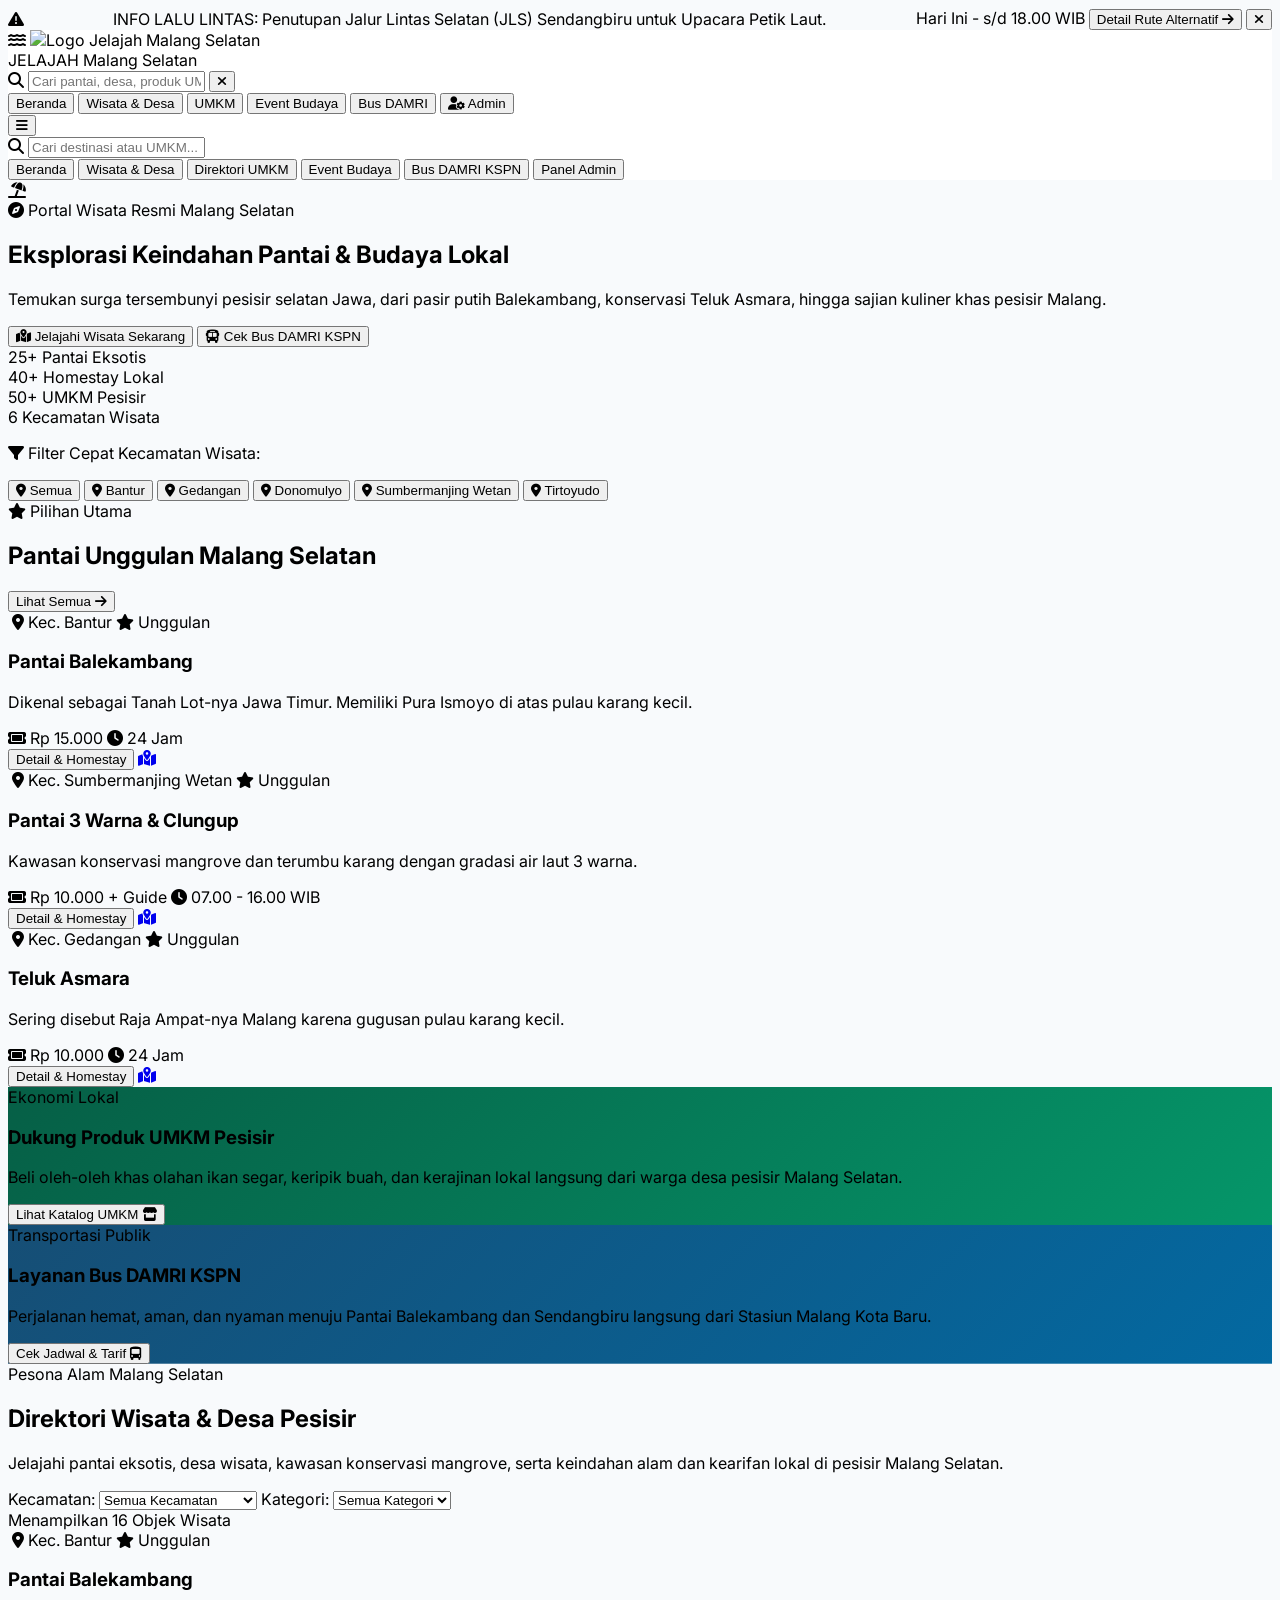
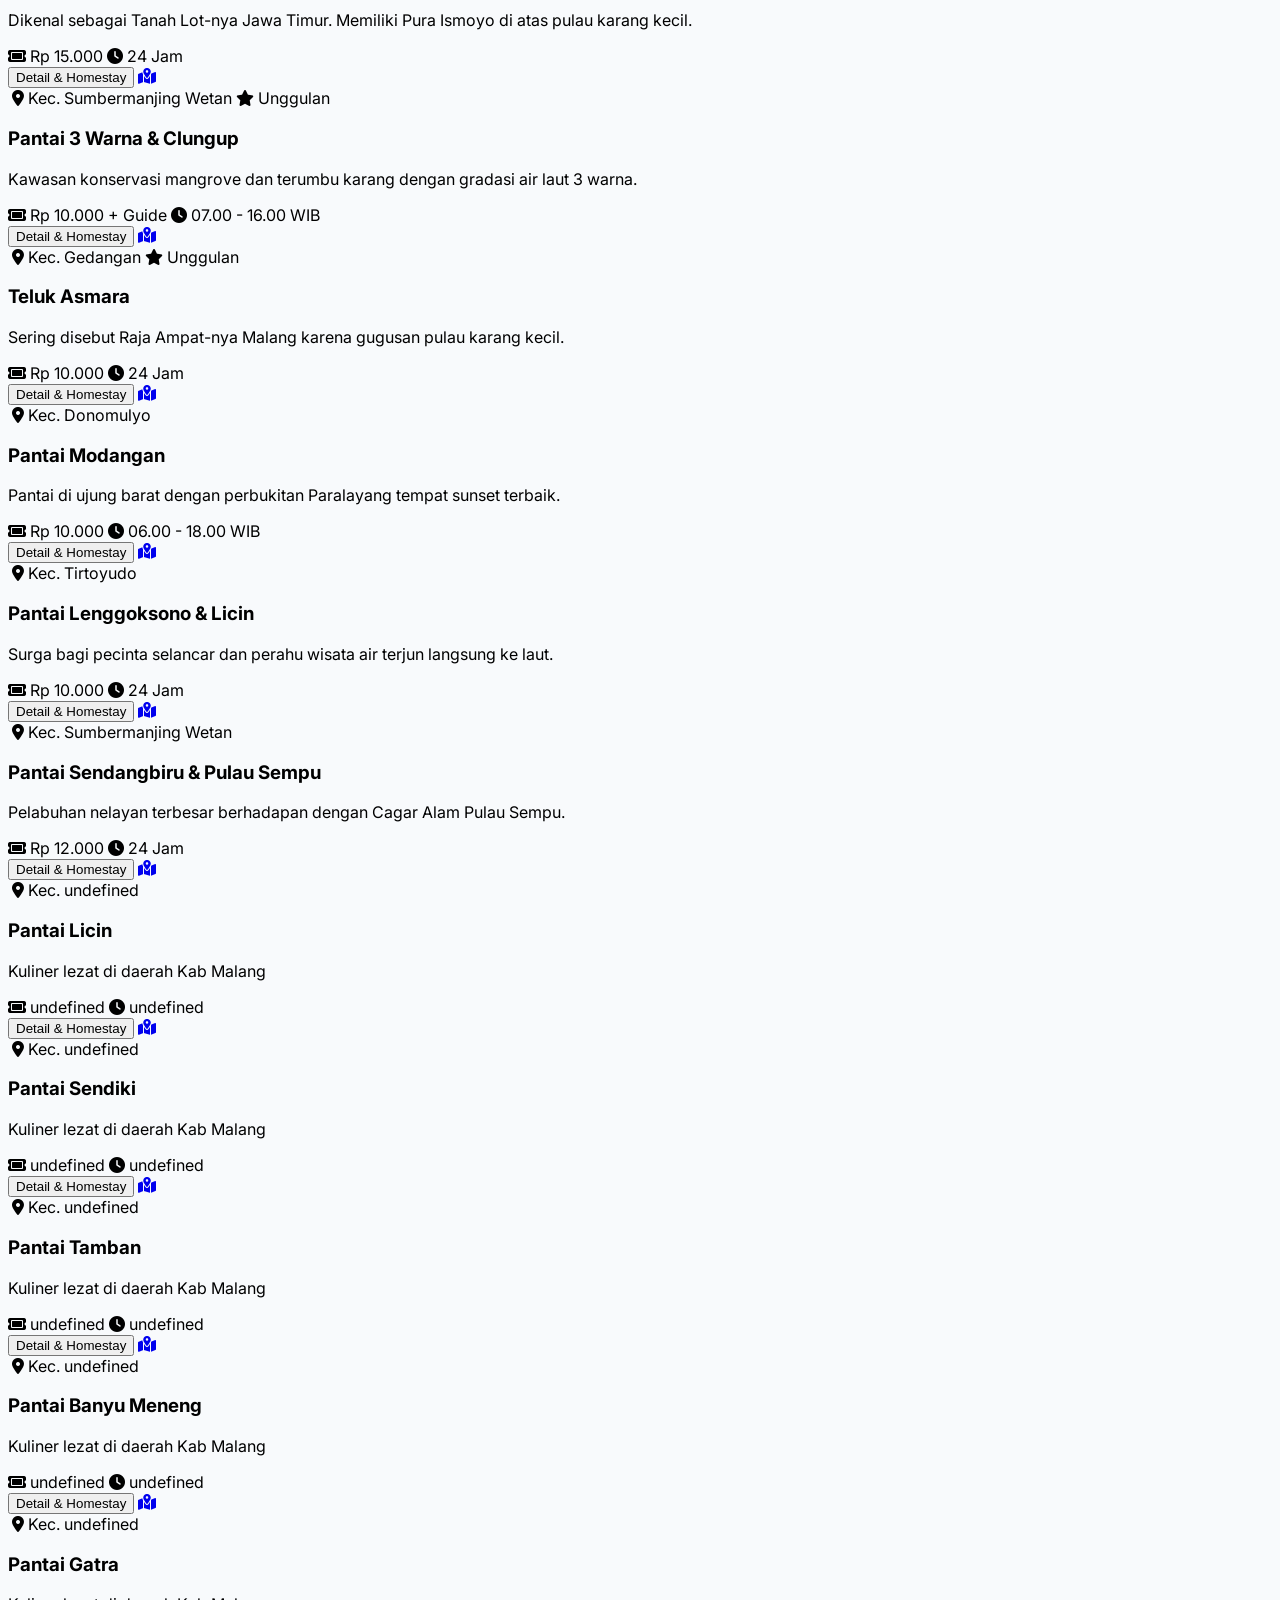
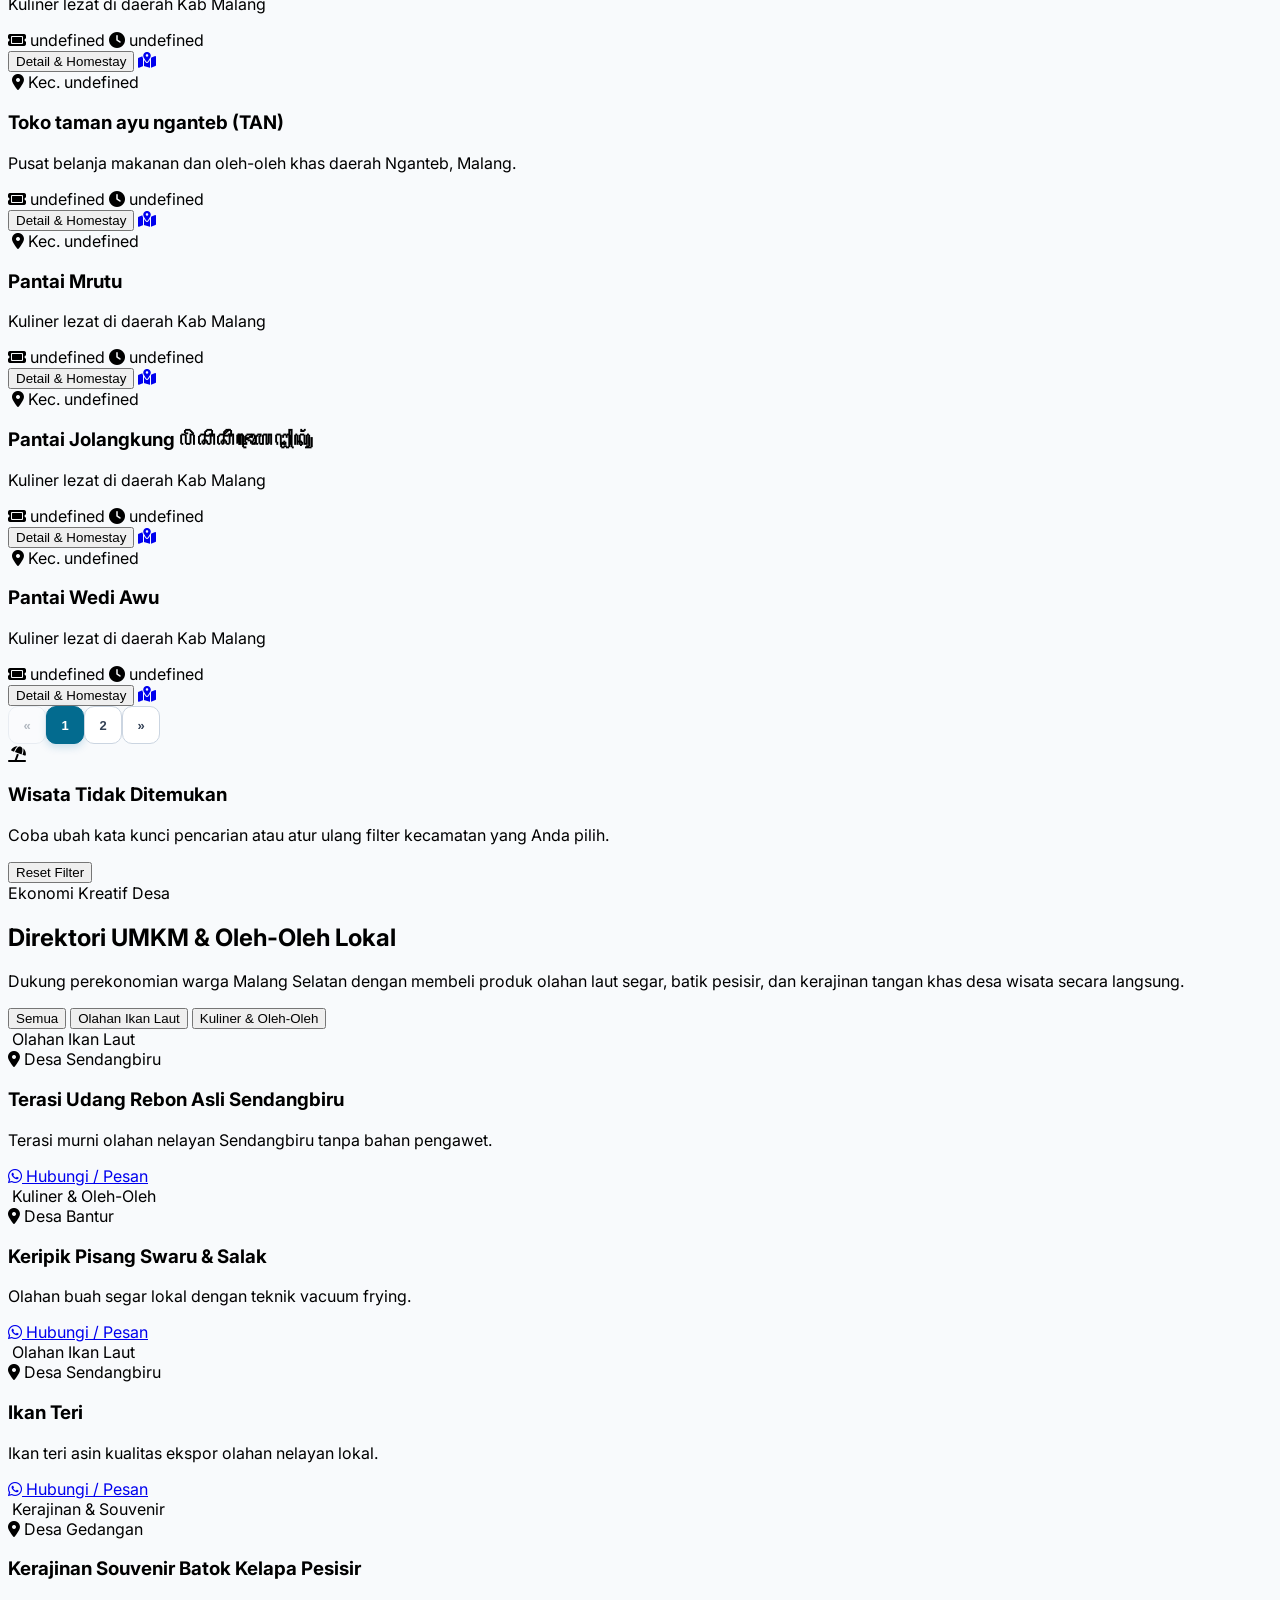
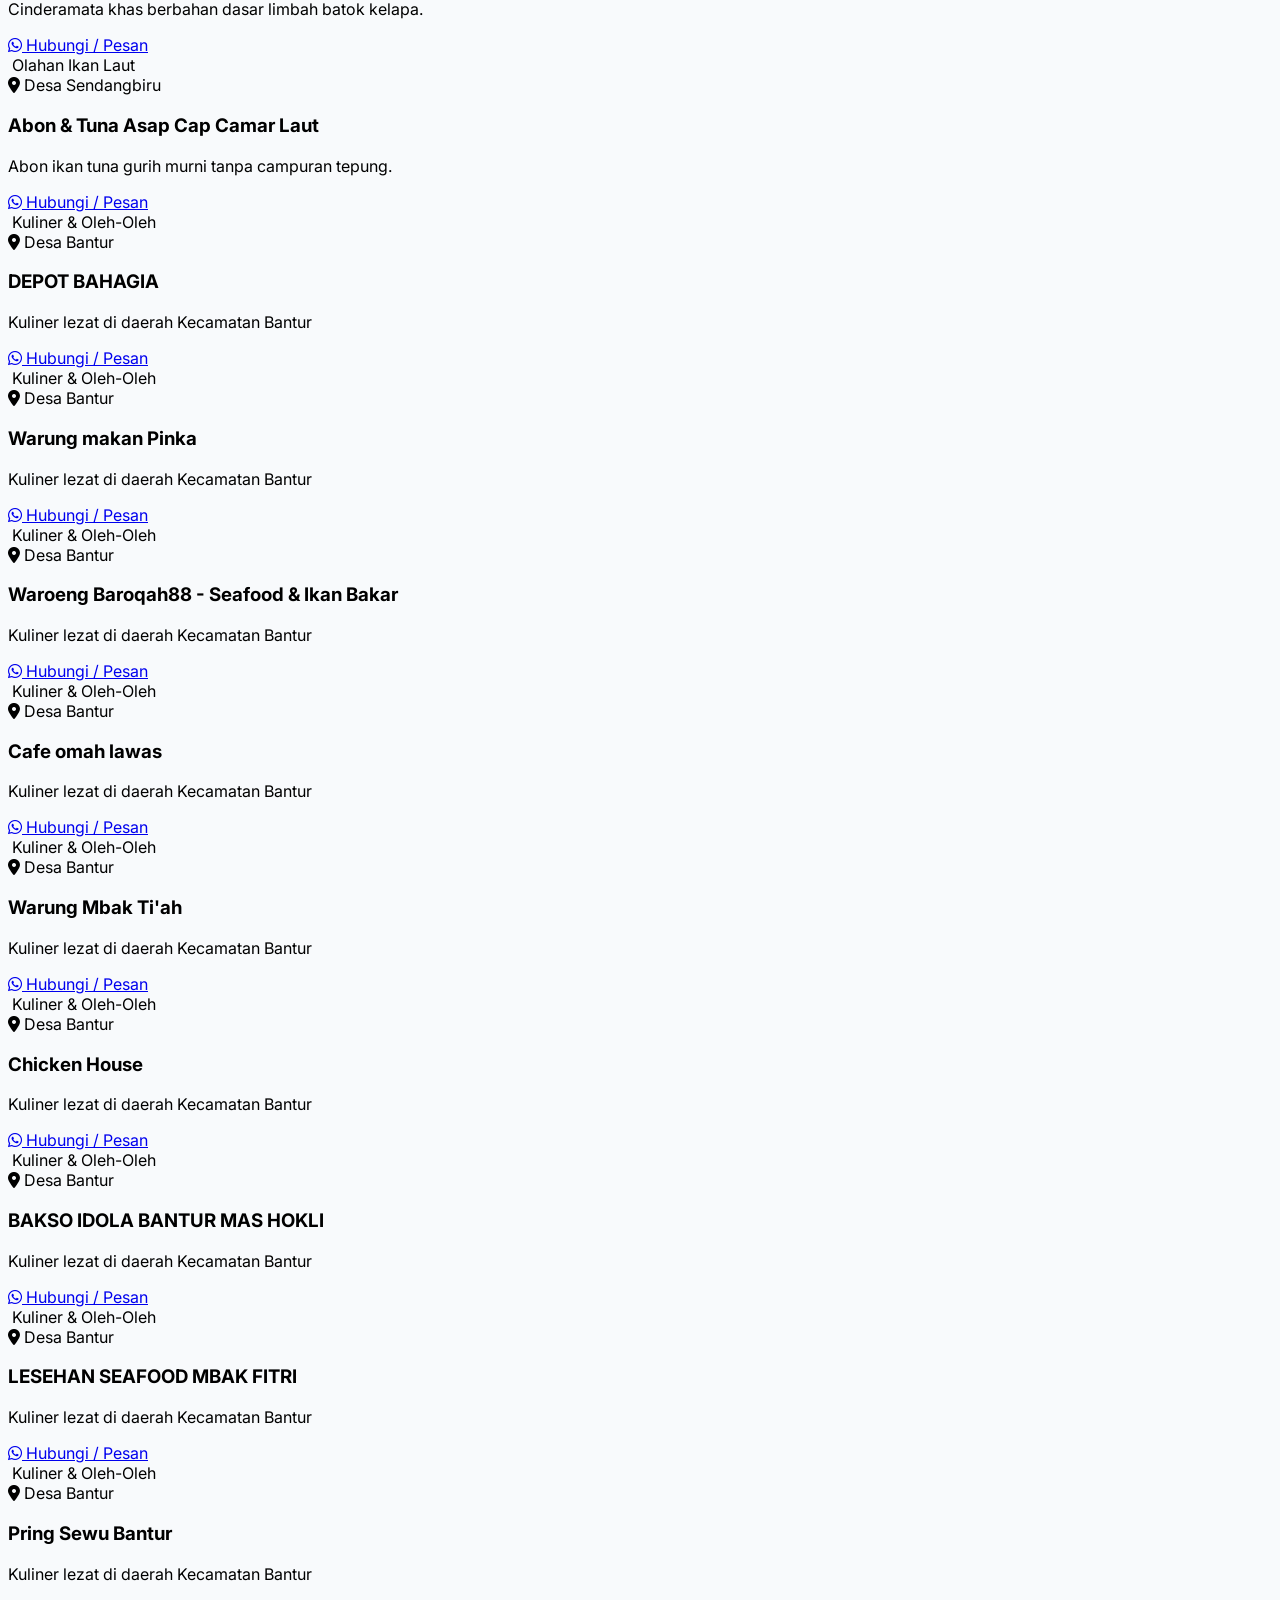
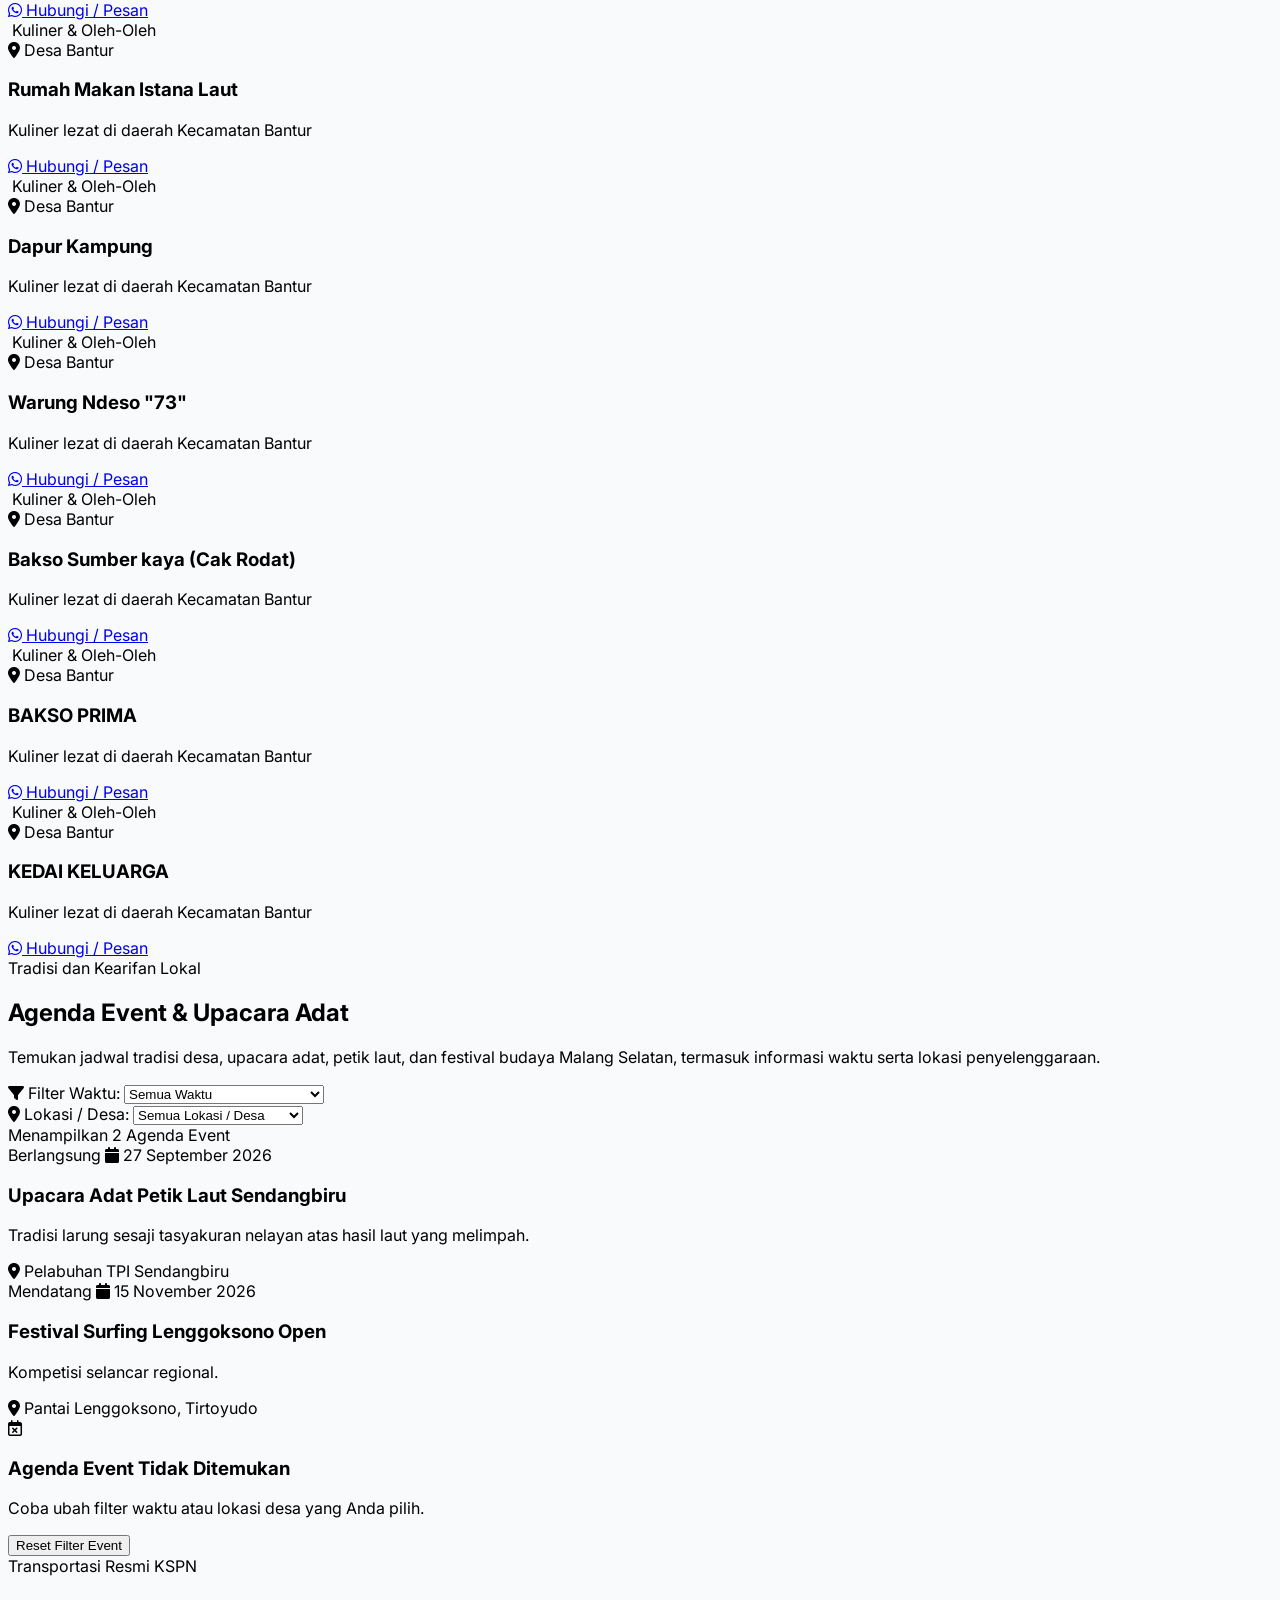
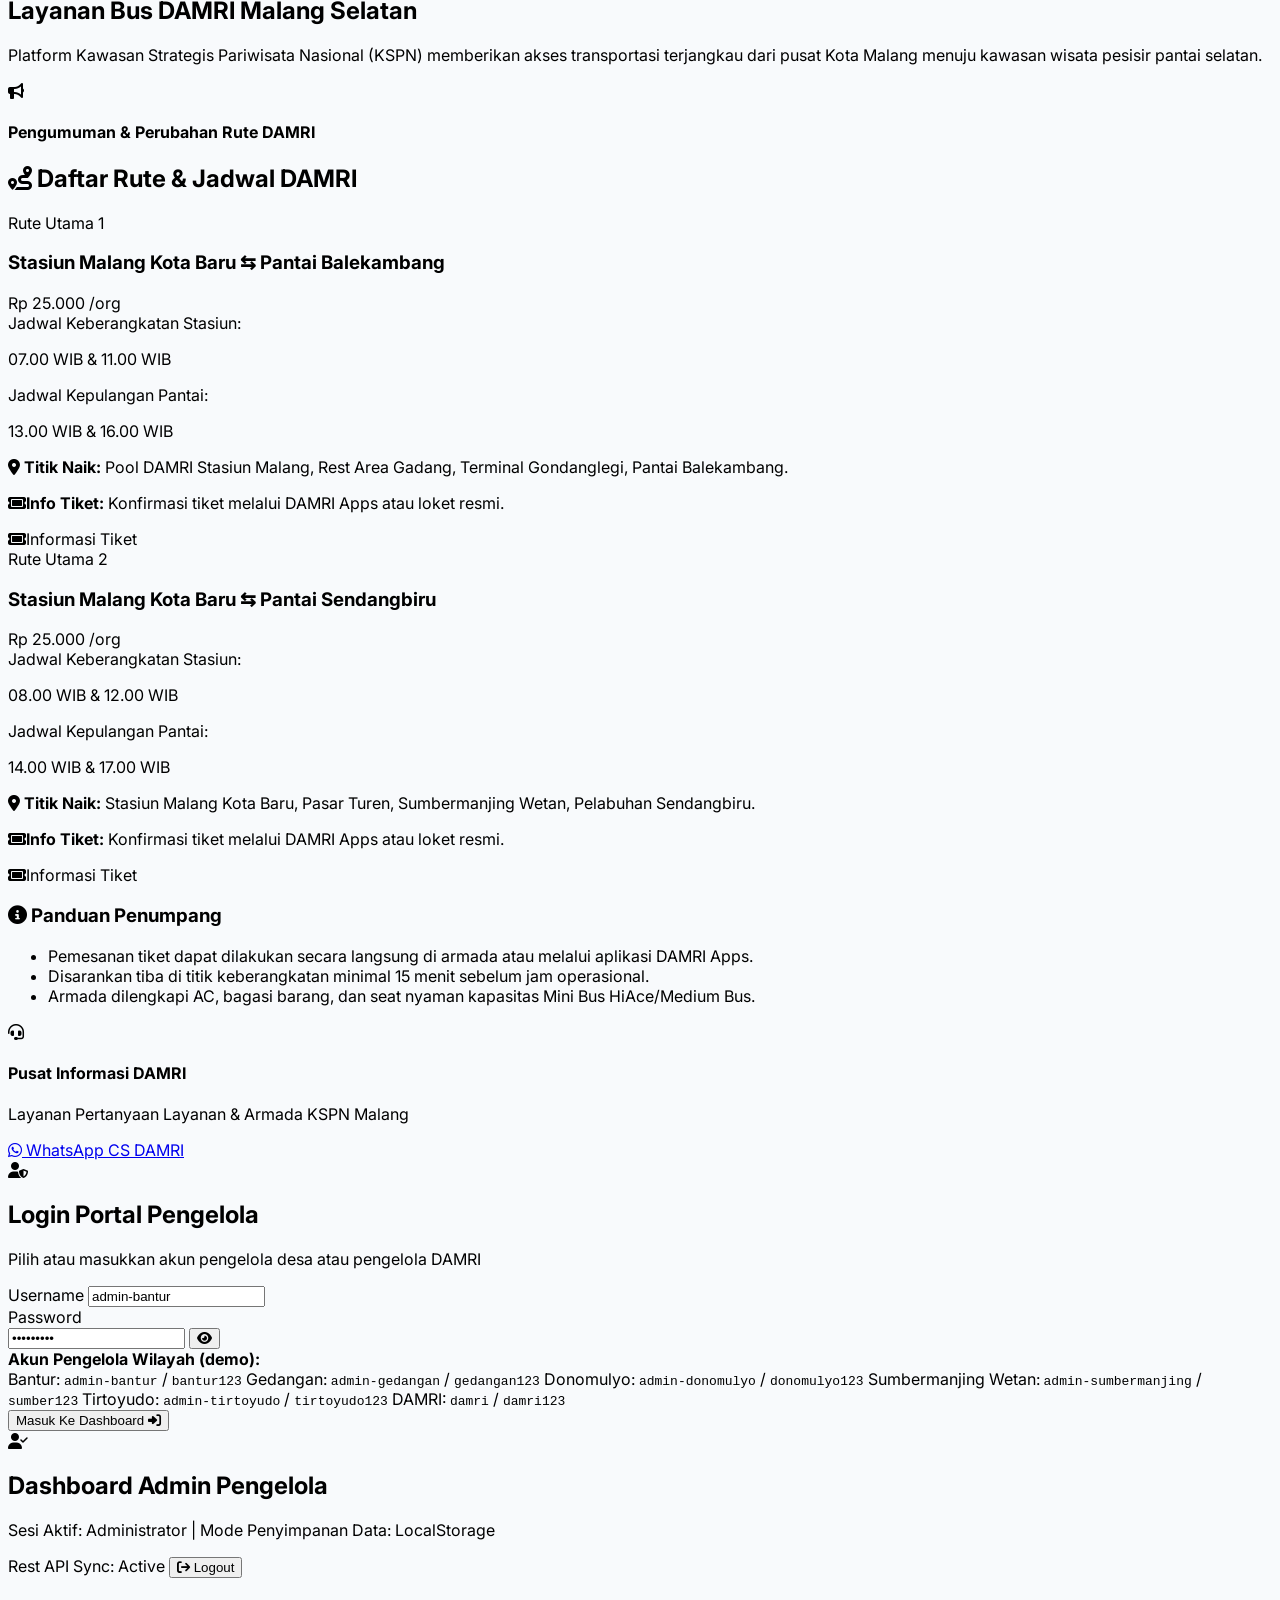
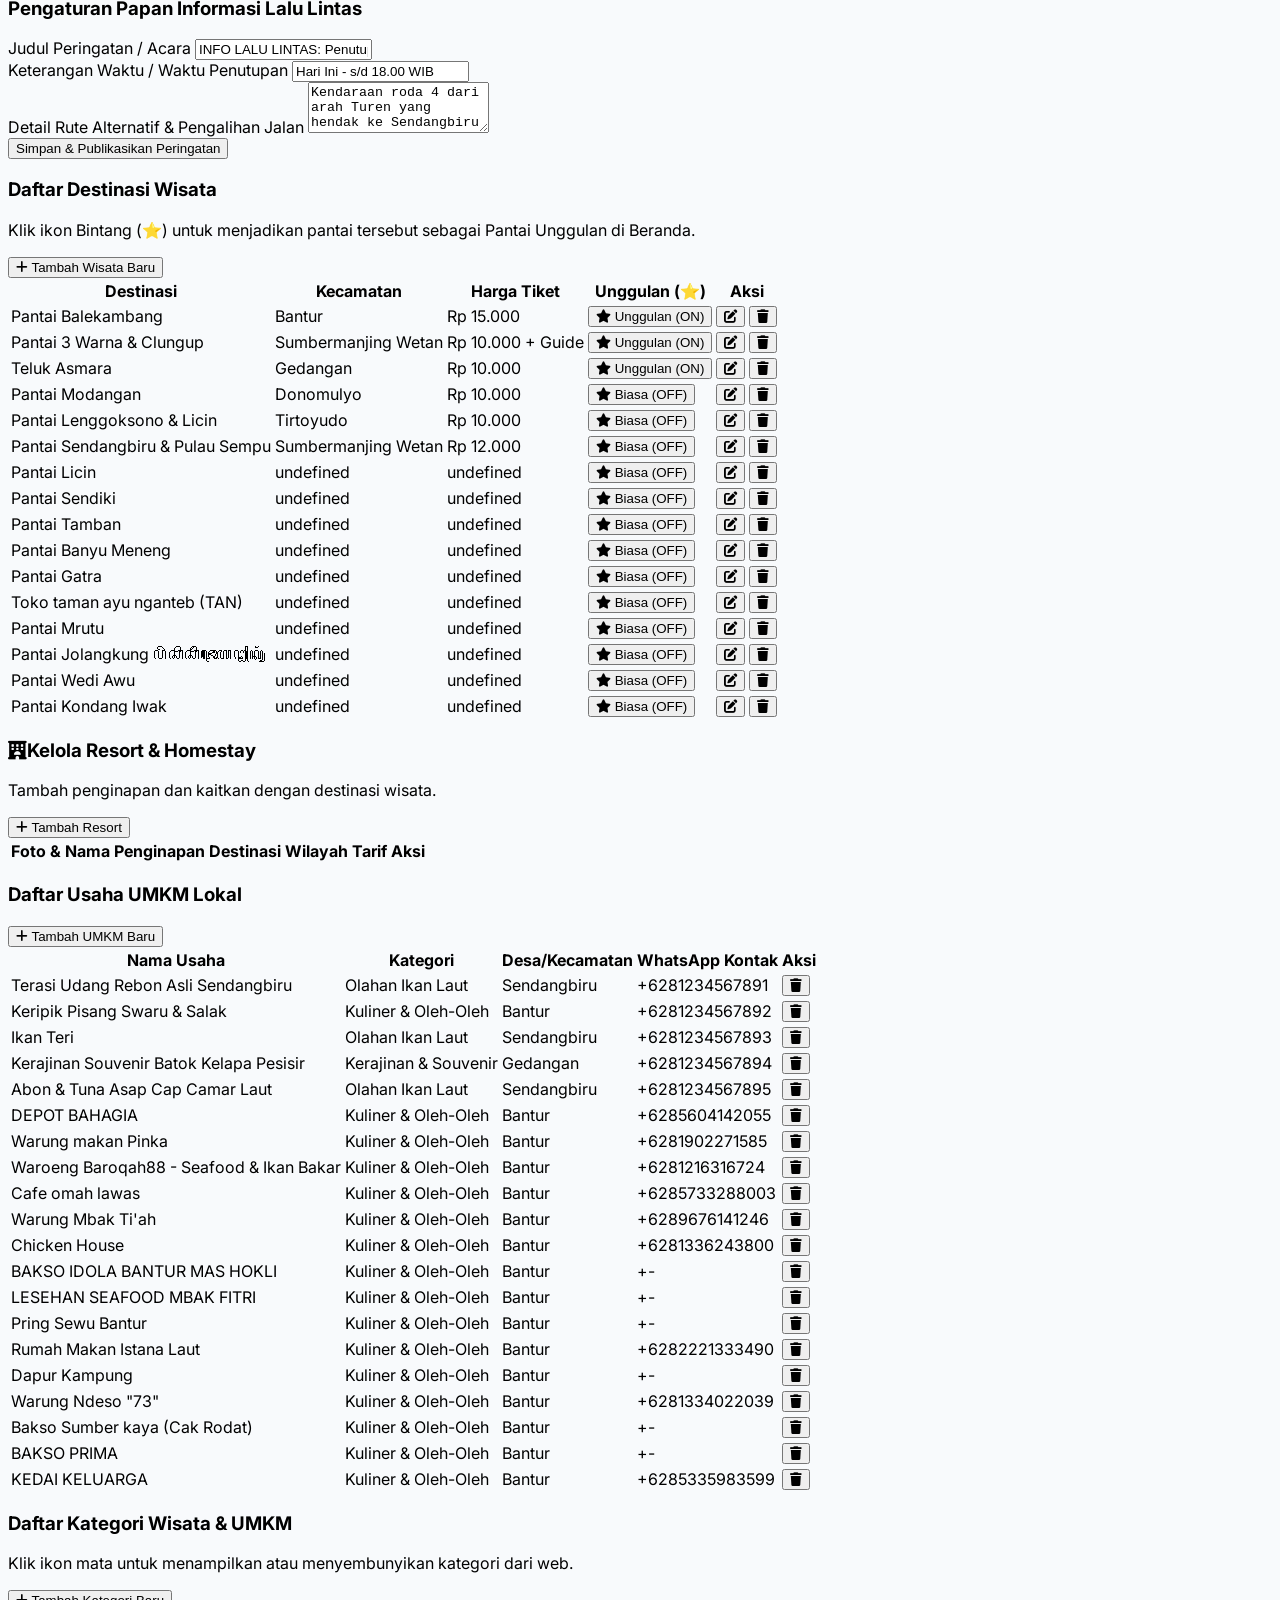
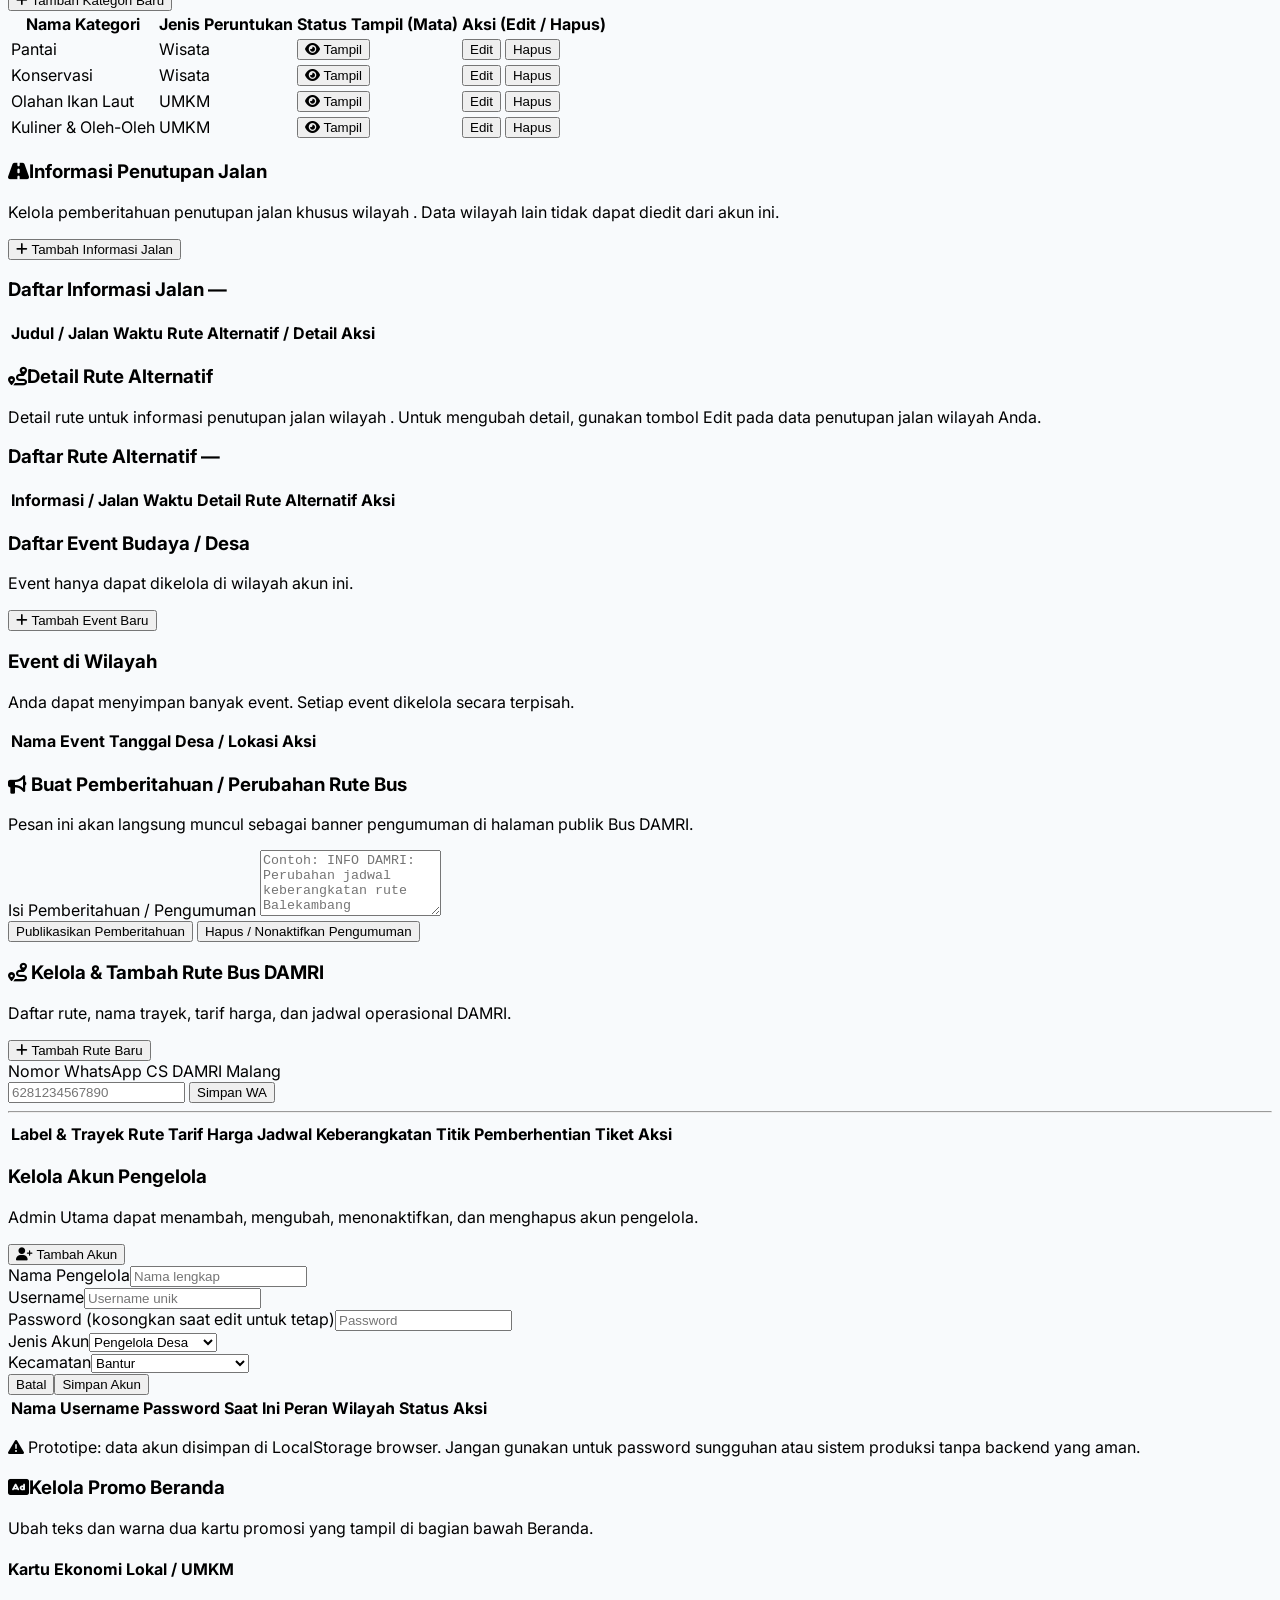
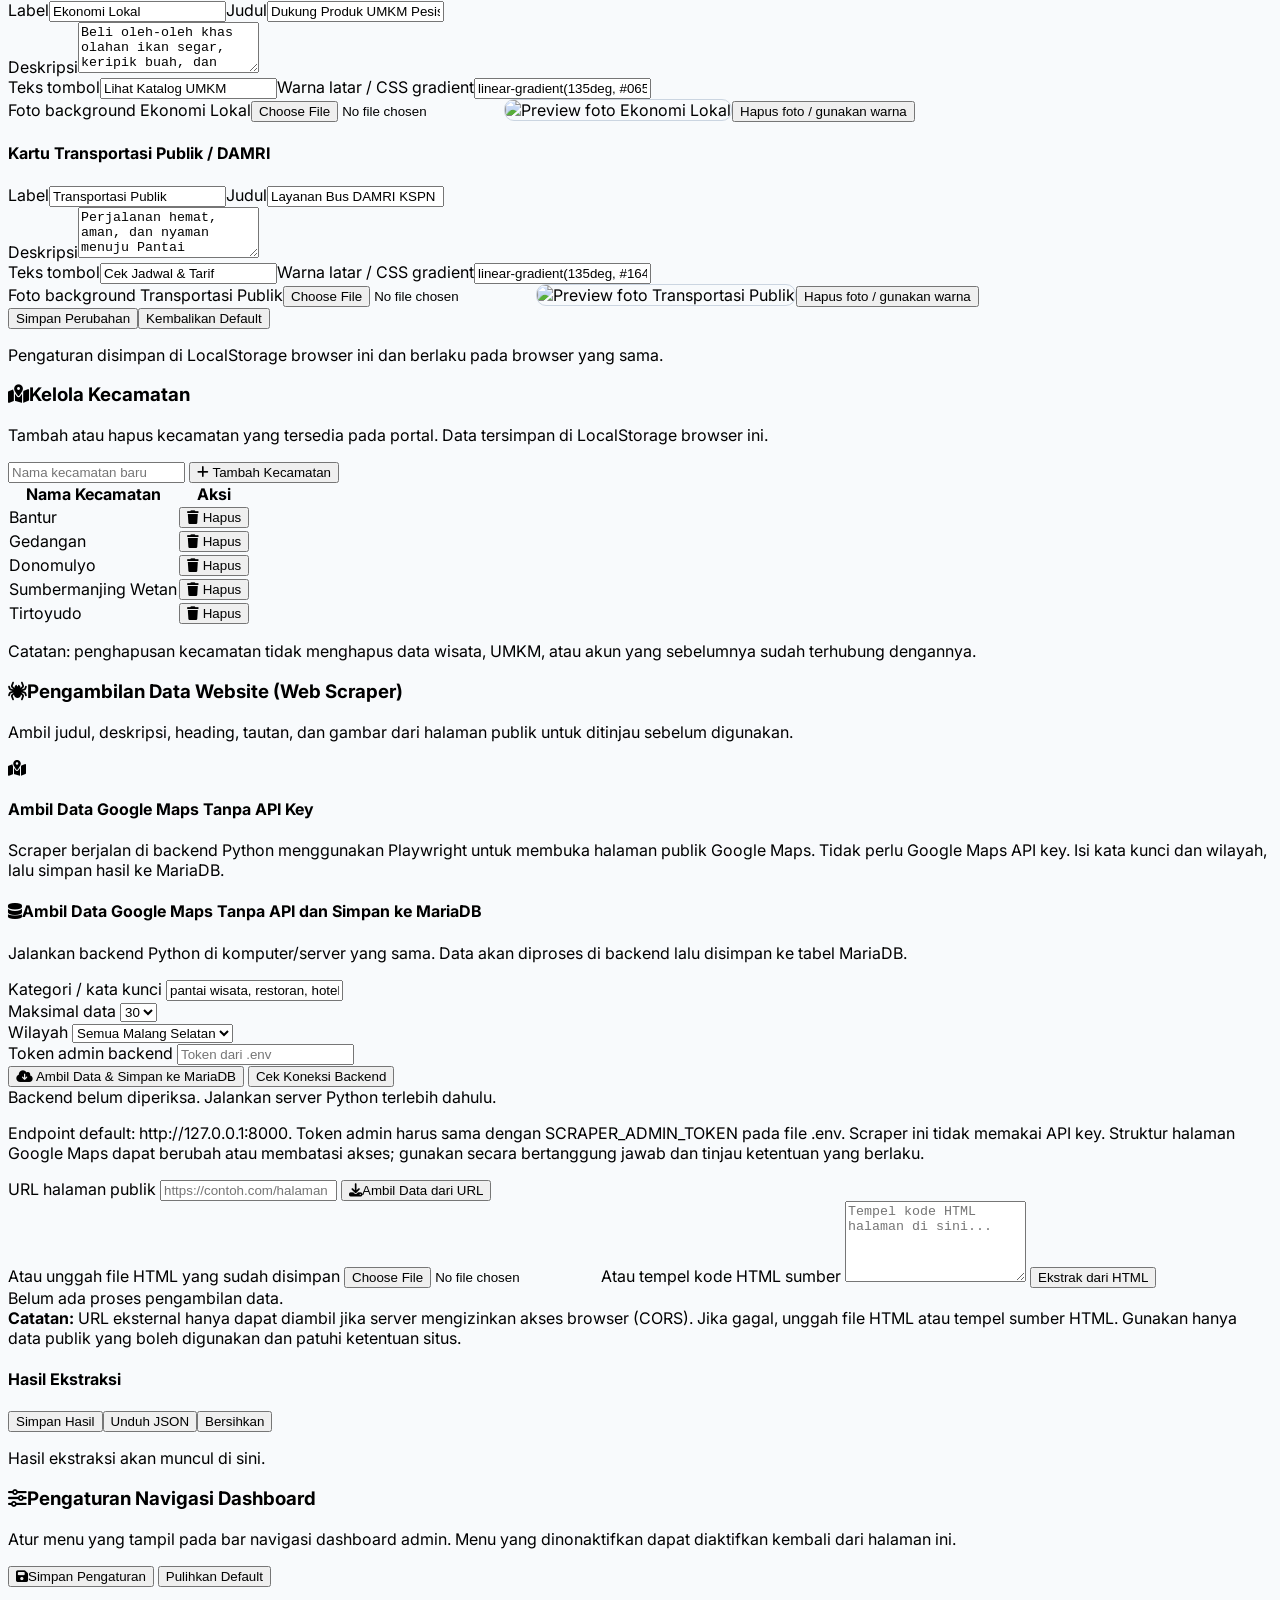
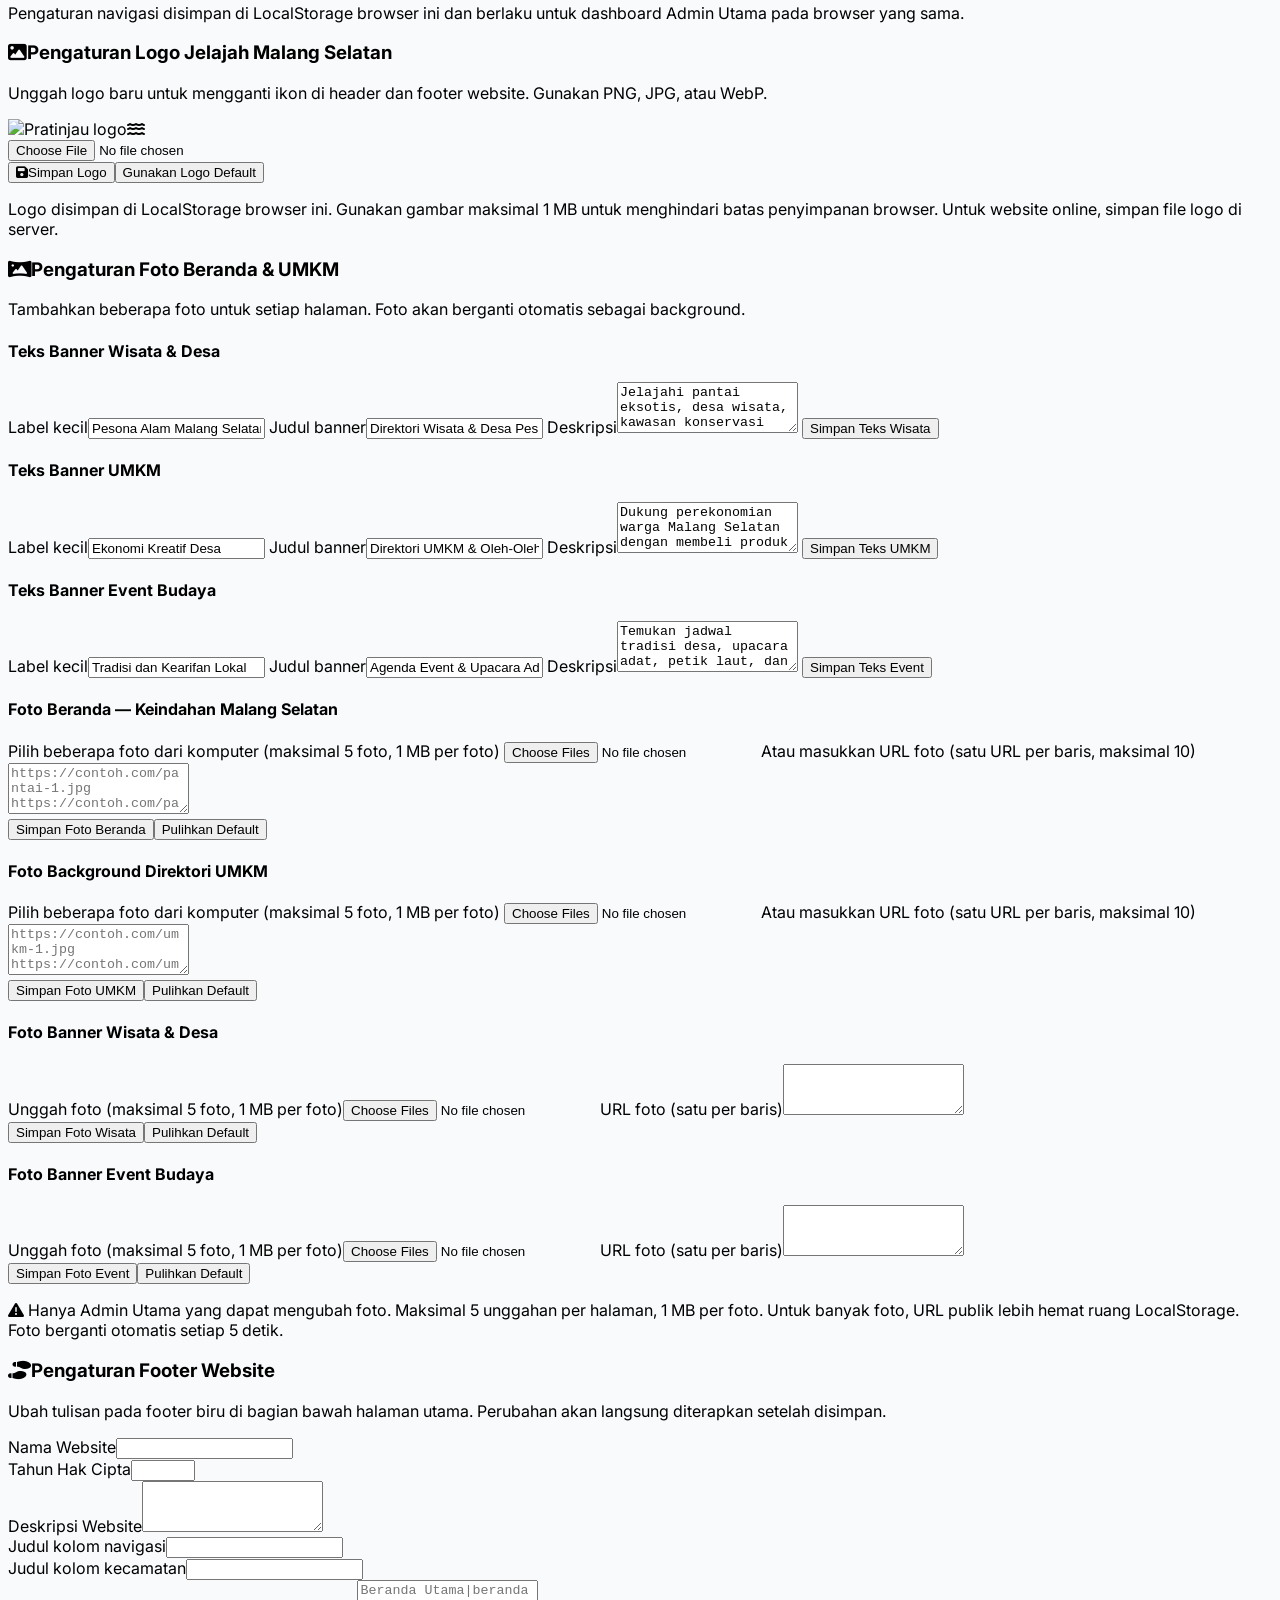
==== index.html @ d184ab49 "Add files via upload" ====
<!DOCTYPE html>
<html lang="id" class="scroll-smooth">
<head>
    <meta charset="UTF-8">
    <meta name="viewport" content="width=device-width, initial-scale=1.0">
    <title>Jelajah Malang Selatan - Portal Wisata Terpadu</title>
    <!-- Tailwind CSS -->
    <script src="https://cdn.tailwindcss.com"></script>
    <!-- Google Fonts Inter -->
    <link rel="preconnect" href="https://fonts.googleapis.com">
    <link rel="preconnect" href="https://fonts.gstatic.com" crossorigin>
    <link href="https://fonts.googleapis.com/css2?family=Inter:wght@300;400;500;600;700;800&display=swap" rel="stylesheet">
    <!-- FontAwesome Icons -->
    <link rel="stylesheet" href="https://cdnjs.cloudflare.com/ajax/libs/font-awesome/6.4.0/css/all.min.css">
    
    <script>
        tailwind.config = {
            theme: {
                extend: {
                    colors: {
                        coastal: {
                            50: '#f0f9ff',
                            100: '#e0f2fe',
                            500: '#0284c7',
                            600: '#0369a1',
                            900: '#0c4a6e',
                        },
                        nature: {
                            500: '#10b981',
                            600: '#059669',
                        },
                        sand: {
                            500: '#f59e0b',
                            600: '#d97706',
                        }
                    },
                    fontFamily: {
                        sans: ['Inter', 'sans-serif'],
                    }
                }
            }
        }
    </script>
    
    <link rel="stylesheet" href="style.css">
    
</head>
<body class="text-slate-800 antialiased min-h-screen flex flex-col justify-between">

    <!-- TOP TRAFFIC WARNING BANNER -->
    <div id="top-traffic-banner" class="bg-amber-500 text-slate-900 px-4 py-2.5 shadow-md transition-all duration-300 relative z-50">
        <div class="max-w-7xl mx-auto traffic-banner-layout text-xs md:text-sm">
            <span class="traffic-banner-icon bg-slate-900 text-amber-400 p-1.5 rounded-full flex items-center justify-center w-7 h-7 shrink-0" aria-hidden="true">
                <i class="fa-solid fa-triangle-exclamation text-xs"></i>
            </span>
            <div class="traffic-ticker-viewport font-semibold" aria-live="polite" aria-label="Informasi lalu lintas berjalan">
                <div id="traffic-ticker-track" class="traffic-ticker-track">
                    <span id="banner-warning-title">INFO LALU LINTAS: Penutupan Jalur Lintas Selatan (JLS) Sendangbiru untuk Upacara Petik Laut.</span>
                </div>
            </div>
            <div class="traffic-banner-actions flex items-center gap-3 shrink-0">
                <span id="banner-warning-time" class="text-slate-800 font-medium text-xs bg-amber-400/80 px-2 py-0.5 rounded">Hari Ini - s/d 18.00 WIB</span>
                <button onclick="openTrafficModal()" class="bg-slate-900 text-amber-300 hover:text-white px-3 py-1.5 rounded-md text-xs font-bold transition flex items-center gap-1 shadow-sm cursor-pointer">
                    Detail Rute Alternatif <i class="fa-solid fa-arrow-right text-[10px]"></i>
                </button>
                <button onclick="dismissBanner()" class="text-slate-800 hover:text-slate-950 p-1 cursor-pointer" title="Tutup Banner">
                    <i class="fa-solid fa-xmark text-sm"></i>
                </button>
            </div>
        </div>
    </div>

    <!-- STICKY HEADER / NAVIGATION -->
    <header class="sticky top-0 z-40 glass-nav border-b border-slate-200/80 shadow-sm">
        <div class="max-w-7xl mx-auto px-4 sm:px-6 lg:px-8">
            <div class="flex items-center justify-between h-20">
                <!-- Logo -->
                <div class="flex items-center gap-3 cursor-pointer" onclick="switchTab('beranda')">
                    <div class="w-11 h-11 rounded-xl bg-gradient-to-tr from-coastal-600 to-nature-500 flex items-center justify-center text-white shadow-md shadow-coastal-500/20 overflow-hidden">
                        <i id="website-logo-header-fallback" class="fa-solid fa-water text-xl"></i>
                        <img id="website-logo-header" alt="Logo Jelajah Malang Selatan" class="hidden w-full h-full object-contain bg-white" />
                    </div>
                    <div>
                        <span class="text-xl font-black tracking-tight text-coastal-900 block leading-none">JELAJAH</span>
                        <span class="text-xs font-bold tracking-widest text-coastal-500 uppercase">Malang Selatan</span>
                    </div>
                </div>

                <!-- Global Search Input (Desktop) -->
                <div class="hidden lg:flex items-center flex-1 max-w-md mx-8 relative">
                    <i class="fa-solid fa-magnifying-glass absolute left-3.5 text-slate-400 text-sm z-10"></i>
                    <input type="text" id="global-search" oninput="handleGlobalSearch(this.value)" onkeydown="handleSearchKeydown(event)" placeholder="Cari pantai, desa, produk UMKM (misal: pisang)..." class="w-full pl-10 pr-10 py-2 bg-slate-100/80 border border-slate-200 rounded-full text-sm focus:outline-none focus:ring-2 focus:ring-coastal-500 focus:bg-white transition relative z-10">
                    
                    <button id="clear-search-btn" onclick="clearGlobalSearch()" class="hidden absolute right-3.5 text-slate-400 hover:text-slate-600 text-sm z-20 cursor-pointer" title="Hapus Pencarian">
                        <i class="fa-solid fa-xmark"></i>
                    </button>

                    <div id="search-suggestions" class="hidden absolute top-full left-0 right-0 mt-2 bg-white rounded-2xl shadow-xl border border-slate-200 overflow-hidden z-50 max-h-80 overflow-y-auto"></div>
                </div>

                <!-- Desktop Nav Links -->
                <nav class="hidden md:flex items-center gap-1 xl:gap-2">
                    <button onclick="switchTab('beranda')" class="nav-link px-3 py-2 rounded-lg text-sm font-semibold text-slate-700 hover:text-coastal-600 hover:bg-slate-100 transition cursor-pointer" data-target="beranda">Beranda</button>
                    <button onclick="switchTab('wisata')" class="nav-link px-3 py-2 rounded-lg text-sm font-semibold text-slate-700 hover:text-coastal-600 hover:bg-slate-100 transition cursor-pointer" data-target="wisata">Wisata & Desa</button>
                    <button onclick="switchTab('umkm')" class="nav-link px-3 py-2 rounded-lg text-sm font-semibold text-slate-700 hover:text-coastal-600 hover:bg-slate-100 transition cursor-pointer" data-target="umkm">UMKM</button>
                    <button onclick="switchTab('event')" class="nav-link px-3 py-2 rounded-lg text-sm font-semibold text-slate-700 hover:text-coastal-600 hover:bg-slate-100 transition cursor-pointer" data-target="event">Event Budaya</button>
                    <button onclick="switchTab('damri')" class="nav-link px-3 py-2 rounded-lg text-sm font-semibold text-slate-700 hover:text-coastal-600 hover:bg-slate-100 transition cursor-pointer" data-target="damri">Bus DAMRI</button>
                    <button onclick="switchTab('admin')" class="ml-2 px-3 py-2 rounded-lg text-sm font-bold bg-coastal-900 text-white hover:bg-coastal-600 transition shadow-sm flex items-center gap-1.5 cursor-pointer" data-target="admin">
                        <i class="fa-solid fa-user-gear text-xs"></i> Admin
                    </button>
                </nav>

                <!-- Mobile Hamburger Button -->
                <div class="flex items-center md:hidden gap-2">
                    <button onclick="toggleMobileMenu()" class="p-2.5 rounded-lg text-slate-600 hover:text-coastal-600 hover:bg-slate-100 focus:outline-none cursor-pointer">
                        <i class="fa-solid fa-bars text-xl" id="menu-icon"></i>
                    </button>
                </div>
            </div>
        </div>

        <!-- Mobile Menu Dropdown -->
        <div id="mobile-menu" class="hidden md:hidden border-t border-slate-200 bg-white px-4 pt-3 pb-6 space-y-3 shadow-lg">
            <div class="relative mb-3">
                <i class="fa-solid fa-magnifying-glass absolute left-3.5 top-3 text-slate-400 text-sm"></i>
                <input type="text" oninput="handleGlobalSearch(this.value)" placeholder="Cari destinasi atau UMKM..." class="w-full pl-10 pr-4 py-2 bg-slate-100 border border-slate-200 rounded-lg text-sm focus:outline-none">
            </div>
            <button onclick="switchTab('beranda'); toggleMobileMenu();" class="w-full text-left px-3 py-2.5 rounded-lg text-base font-semibold text-slate-700 hover:bg-coastal-50 hover:text-coastal-600 cursor-pointer">Beranda</button>
            <button onclick="switchTab('wisata'); toggleMobileMenu();" class="w-full text-left px-3 py-2.5 rounded-lg text-base font-semibold text-slate-700 hover:bg-coastal-50 hover:text-coastal-600 cursor-pointer">Wisata & Desa</button>
            <button onclick="switchTab('umkm'); toggleMobileMenu();" class="w-full text-left px-3 py-2.5 rounded-lg text-base font-semibold text-slate-700 hover:bg-coastal-50 hover:text-coastal-600 cursor-pointer">Direktori UMKM</button>
            <button onclick="switchTab('event'); toggleMobileMenu();" class="w-full text-left px-3 py-2.5 rounded-lg text-base font-semibold text-slate-700 hover:bg-coastal-50 hover:text-coastal-600 cursor-pointer">Event Budaya</button>
            <button onclick="switchTab('damri'); toggleMobileMenu();" class="w-full text-left px-3 py-2.5 rounded-lg text-base font-semibold text-slate-700 hover:bg-coastal-50 hover:text-coastal-600 cursor-pointer">Bus DAMRI KSPN</button>
            <button onclick="switchTab('admin'); toggleMobileMenu();" class="w-full text-center py-2.5 rounded-lg text-base font-bold bg-coastal-900 text-white hover:bg-coastal-600 cursor-pointer">Panel Admin</button>
        </div>
    </header>

    <!-- MAIN CONTENT CONTAINERS -->
    <main class="flex-grow">
        
        <!-- SECTION 1: BERANDA -->
        <section id="view-beranda" class="tab-view">
            <div id="home-hero-background" class="relative bg-gradient-to-r from-coastal-900 via-coastal-600 to-nature-600 text-white overflow-hidden py-16 md:py-24 px-4 sm:px-6 lg:px-8">
                <div class="absolute inset-0 bg-black/20 mix-blend-multiply"></div>
                <div class="absolute -right-10 -bottom-20 opacity-20 pointer-events-none">
                    <i class="fa-solid fa-umbrella-beach text-[300px]"></i>
                </div>
                
                <div class="relative max-w-7xl mx-auto text-center md:text-left flex flex-col md:flex-row items-center justify-between gap-8">
                    <div class="max-w-2xl">
                        <span class="inline-block px-3.5 py-1.5 rounded-full bg-sand-500/20 border border-sand-500/40 text-sand-500 font-semibold text-xs uppercase tracking-wider mb-4">
                            <i class="fa-solid fa-compass mr-1"></i> Portal Wisata Resmi Malang Selatan
                        </span>
                        <h1 class="text-3xl sm:text-4xl md:text-5xl font-black tracking-tight leading-tight mb-4">
                            Eksplorasi Keindahan Pantai & Budaya Lokal
                        </h1>
                        <p class="text-base sm:text-lg text-slate-100 mb-8 font-light leading-relaxed">
                            Temukan surga tersembunyi pesisir selatan Jawa, dari pasir putih Balekambang, konservasi Teluk Asmara, hingga sajian kuliner khas pesisir Malang.
                        </p>
                        <div class="flex flex-col sm:flex-row gap-4 justify-center md:justify-start">
                            <button onclick="switchTab('wisata')" class="px-6 py-3.5 bg-sand-500 hover:bg-sand-600 text-slate-900 font-bold rounded-xl shadow-lg transition duration-200 transform hover:-translate-y-0.5 flex items-center justify-center gap-2 cursor-pointer">
                                <i class="fa-solid fa-map-location-dot"></i> Jelajahi Wisata Sekarang
                            </button>
                            <button onclick="switchTab('damri')" class="px-6 py-3.5 bg-white/10 hover:bg-white/20 text-white font-semibold rounded-xl border border-white/30 backdrop-blur-sm transition flex items-center justify-center gap-2 cursor-pointer">
                                <i class="fa-solid fa-bus"></i> Cek Bus DAMRI KSPN
                            </button>
                        </div>
                    </div>

                    <div class="bg-white/10 backdrop-blur-md border border-white/20 p-6 rounded-2xl w-full md:w-80 grid grid-cols-2 gap-4 text-center">
                        <div class="p-3 bg-white/10 rounded-xl">
                            <span class="block text-2xl font-black text-sand-500">25+</span>
                            <span class="text-xs text-slate-200">Pantai Eksotis</span>
                        </div>
                        <div class="p-3 bg-white/10 rounded-xl">
                            <span class="block text-2xl font-black text-nature-500">40+</span>
                            <span class="text-xs text-slate-200">Homestay Lokal</span>
                        </div>
                        <div class="p-3 bg-white/10 rounded-xl">
                            <span class="block text-2xl font-black text-coastal-100">50+</span>
                            <span class="text-xs text-slate-200">UMKM Pesisir</span>
                        </div>
                        <div class="p-3 bg-white/10 rounded-xl">
                            <span class="block text-2xl font-black text-amber-300">6</span>
                            <span class="text-xs text-slate-200">Kecamatan Wisata</span>
                        </div>
                    </div>
                </div>
            </div>

            <div class="max-w-7xl mx-auto px-4 sm:px-6 lg:px-8 -mt-6 relative z-10">
                <div class="bg-white rounded-2xl p-4 shadow-md border border-slate-200/60">
                    <p class="text-xs font-bold text-slate-500 uppercase tracking-wider mb-3 flex items-center gap-1.5">
                        <i class="fa-solid fa-filter text-coastal-500"></i> Filter Cepat Kecamatan Wisata:
                    </p>
                    <div class="flex gap-2 overflow-x-auto hide-scrollbar pb-1" id="home-kecamatan-pills"></div>
                </div>
            </div>

            <div class="max-w-7xl mx-auto px-4 sm:px-6 lg:px-8 py-12">
                <div class="flex justify-between items-end mb-8">
                    <div>
                        <span class="text-coastal-500 font-bold text-sm tracking-wider uppercase block"><i class="fa-solid fa-star text-amber-500"></i> Pilihan Utama</span>
                        <h2 class="text-2xl sm:text-3xl font-bold text-slate-900">Pantai Unggulan Malang Selatan</h2>
                    </div>
                    <button onclick="switchTab('wisata')" class="text-coastal-600 hover:text-coastal-900 font-semibold text-sm flex items-center gap-1 group cursor-pointer">
                        Lihat Semua <i class="fa-solid fa-arrow-right transition group-hover:translate-x-1"></i>
                    </button>
                </div>

                <div class="grid grid-cols-1 md:grid-cols-2 lg:grid-cols-3 gap-6" id="home-featured-grid"></div>
            </div>

            <div class="max-w-7xl mx-auto px-4 sm:px-6 lg:px-8 pb-16">
                <div class="grid grid-cols-1 md:grid-cols-2 gap-6">
                    <div class="home-promo-card bg-gradient-to-br from-emerald-800 to-nature-600 rounded-2xl p-6 sm:p-8 text-white relative overflow-hidden shadow-lg flex flex-col justify-between">
                        <div class="relative z-10">
                            <span id="home-promo-economy-label" class="bg-white/20 text-white text-xs px-3 py-1 rounded-full font-semibold uppercase">Ekonomi Lokal</span>
                            <h3 id="home-promo-economy-title" class="text-2xl font-bold mt-3 mb-2">Dukung Produk UMKM Pesisir</h3>
                            <p id="home-promo-economy-description" class="text-emerald-100 text-sm font-light mb-6">Beli oleh-oleh khas olahan ikan segar, keripik buah, dan kerajinan lokal langsung dari warga desa pesisir Malang Selatan.</p>
                        </div>
                        <button onclick="switchTab('umkm')" class="relative z-10 self-start bg-white text-emerald-900 hover:bg-emerald-50 font-bold px-5 py-2.5 rounded-xl text-sm transition shadow cursor-pointer">
                            <span id="home-promo-economy-button">Lihat Katalog UMKM</span> <i class="fa-solid fa-store ml-1"></i>
                        </button>
                    </div>

                    <div class="home-promo-card bg-gradient-to-br from-coastal-900 to-coastal-600 rounded-2xl p-6 sm:p-8 text-white relative overflow-hidden shadow-lg flex flex-col justify-between">
                        <div class="relative z-10">
                            <span id="home-promo-transport-label" class="bg-white/20 text-white text-xs px-3 py-1 rounded-full font-semibold uppercase">Transportasi Publik</span>
                            <h3 id="home-promo-transport-title" class="text-2xl font-bold mt-3 mb-2">Layanan Bus DAMRI KSPN</h3>
                            <p id="home-promo-transport-description" class="text-coastal-100 text-sm font-light mb-6">Perjalanan hemat, aman, dan nyaman menuju Pantai Balekambang dan Sendangbiru langsung dari Stasiun Malang Kota Baru.</p>
                        </div>
                        <button onclick="switchTab('damri')" class="relative z-10 self-start bg-sand-500 hover:bg-sand-600 text-slate-900 font-bold px-5 py-2.5 rounded-xl text-sm transition shadow cursor-pointer">
                            <span id="home-promo-transport-button">Cek Jadwal & Tarif</span> <i class="fa-solid fa-bus-simple ml-1"></i>
                        </button>
                    </div>
                </div>
            </div>
        </section>

        <!-- SECTION 2: WISATA & DESA -->
        <section id="view-wisata" class="tab-view hidden py-8">
            <div class="max-w-7xl mx-auto px-4 sm:px-6 lg:px-8">
                <div id="wisata-hero-background" class="bg-gradient-to-r from-nature-600 to-coastal-600 rounded-2xl p-6 sm:p-10 text-white mb-8 shadow-md">
                    <div class="max-w-2xl">
                        <span class="bg-white/20 text-white text-xs px-3 py-1 rounded-full font-bold uppercase tracking-wider">Pesona Alam Malang Selatan</span>
                        <h1 class="text-3xl font-extrabold mt-3 mb-2">Direktori Wisata & Desa Pesisir</h1>
                        <p class="text-emerald-100 text-sm leading-relaxed">Jelajahi pantai eksotis, desa wisata, kawasan konservasi mangrove, serta keindahan alam dan kearifan lokal di pesisir Malang Selatan.</p>
                    </div>
                </div>

                <div class="bg-white p-4 rounded-xl shadow-sm border border-slate-200 mb-8 flex flex-col md:flex-row gap-4 items-center justify-between">
                    <div class="flex flex-wrap items-center gap-3 w-full md:w-auto">
                        <label class="text-xs font-bold text-slate-500 uppercase">Kecamatan:</label>
                        <select id="filter-kecamatan" onchange="applyWisataFilters()" class="bg-slate-50 border border-slate-300 rounded-lg text-sm px-3 py-2 focus:ring-coastal-500 focus:outline-none">
                            <option value="ALL">Semua Kecamatan</option>
                            <option value="Bantur">Bantur</option>
                            <option value="Gedangan">Gedangan</option>
                            <option value="Donomulyo">Donomulyo</option>
                            <option value="Sumbermanjing Wetan">Sumbermanjing Wetan</option>
                            <option value="Tirtoyudo">Tirtoyudo</option>
                        </select>

                        <label class="text-xs font-bold text-slate-500 uppercase ml-0 md:ml-4">Kategori:</label>
                        <select id="filter-kategori" onchange="applyWisataFilters()" class="bg-slate-50 border border-slate-300 rounded-lg text-sm px-3 py-2 focus:ring-coastal-500 focus:outline-none">
                            <option value="ALL">Semua Kategori</option>
                        </select>
                    </div>
                    <div class="text-xs text-slate-500 w-full md:w-auto text-right">
                        Menampilkan <span id="wisata-count" class="font-bold text-coastal-600">0</span> Objek Wisata
                    </div>
                </div>

                <div id="wisata-grid" class="grid grid-cols-1 md:grid-cols-2 lg:grid-cols-3 gap-6"></div>
                <div id="wisata-pagination" class="flex justify-center items-center flex-wrap gap-2 mt-10 mb-12" aria-label="Navigasi halaman wisata"></div>

                <div id="wisata-empty" class="hidden text-center py-16 bg-white rounded-2xl border border-dashed border-slate-300">
                    <i class="fa-solid fa-umbrella-beach text-5xl text-slate-300 mb-3"></i>
                    <h3 class="text-lg font-bold text-slate-700">Wisata Tidak Ditemukan</h3>
                    <p class="text-slate-500 text-sm max-w-sm mx-auto mt-1">Coba ubah kata kunci pencarian atau atur ulang filter kecamatan yang Anda pilih.</p>
                    <button onclick="resetWisataFilters()" class="mt-4 px-4 py-2 bg-coastal-500 text-white rounded-lg text-sm font-semibold hover:bg-coastal-600 transition cursor-pointer">Reset Filter</button>
                </div>
            </div>
        </section>

        <!-- SECTION 3: DIREKTORI UMKM -->
        <section id="view-umkm" class="tab-view hidden py-8">
            <div class="max-w-7xl mx-auto px-4 sm:px-6 lg:px-8">
                <div id="umkm-hero-background" class="bg-gradient-to-r from-nature-600 to-coastal-600 rounded-2xl p-6 sm:p-10 text-white mb-8 shadow-md">
                    <div class="max-w-2xl">
                        <span class="bg-white/20 text-white text-xs px-3 py-1 rounded-full font-bold uppercase tracking-wider">Ekonomi Kreatif Desa</span>
                        <h1 class="text-3xl font-extrabold mt-3 mb-2">Direktori UMKM & Oleh-Oleh Lokal</h1>
                        <p class="text-emerald-100 text-sm leading-relaxed">Dukung perekonomian warga Malang Selatan dengan membeli produk olahan laut segar, batik pesisir, dan kerajinan tangan khas desa wisata secara langsung.</p>
                    </div>
                </div>

                <div class="flex gap-2 overflow-x-auto hide-scrollbar mb-8 pb-1" id="umkm-category-pills"></div>

                <div id="umkm-grid" class="grid grid-cols-1 sm:grid-cols-2 lg:grid-cols-3 xl:grid-cols-4 gap-6"></div>

                <div id="umkm-pagination" class="flex justify-center items-center space-x-2 mt-10 mb-12"></div>
            </div>
        </section>

        <!-- SECTION 4: EVENT BUDAYA -->
        <section id="view-event" class="tab-view hidden py-8">
            <div class="max-w-7xl mx-auto px-4 sm:px-6 lg:px-8">
                <div id="event-hero-background" class="bg-gradient-to-r from-nature-600 to-coastal-600 rounded-2xl p-6 sm:p-10 text-white mb-8 shadow-md">
                    <div class="max-w-2xl">
                        <span class="bg-white/20 text-white text-xs px-3 py-1 rounded-full font-bold uppercase tracking-wider">Tradisi dan Kearifan Lokal</span>
                        <h1 class="text-3xl font-extrabold mt-3 mb-2">Agenda Event & Upacara Adat</h1>
                        <p class="text-emerald-100 text-sm leading-relaxed">Temukan jadwal tradisi desa, upacara adat, petik laut, dan festival budaya Malang Selatan, termasuk informasi waktu serta lokasi penyelenggaraan.</p>
                    </div>
                </div>

                <div class="bg-white p-4 rounded-2xl shadow-sm border border-slate-200 mb-8 flex flex-col md:flex-row gap-4 items-center justify-between">
                    <div class="flex flex-wrap items-center gap-3 w-full md:w-auto">
                        <div class="flex items-center gap-2">
                            <label class="text-xs font-bold text-slate-500 uppercase"><i class="fa-solid fa-filter text-coastal-500 mr-1"></i> Filter Waktu:</label>
                            <select id="filter-event-waktu" onchange="applyEventFilters()" class="bg-slate-50 border border-slate-300 rounded-lg text-sm px-3 py-2 focus:ring-coastal-500 focus:outline-none">
                                <option value="ALL">Semua Waktu</option>
                                <option value="berlangsung">Sedang Berlangsung / Hari Ini</option>
                                <option value="bulan_ini">Bulan Ini</option>
                                <option value="mendatang">Mendatang</option>
                            </select>
                        </div>

                        <div class="flex items-center gap-2">
                            <label class="text-xs font-bold text-slate-500 uppercase"><i class="fa-solid fa-location-dot text-red-500 mr-1"></i> Lokasi / Desa:</label>
                            <select id="filter-event-desa" onchange="applyEventFilters()" class="bg-slate-50 border border-slate-300 rounded-lg text-sm px-3 py-2 focus:ring-coastal-500 focus:outline-none">
                                <option value="ALL">Semua Lokasi / Desa</option>
                                <option value="Sendangbiru">Sendangbiru</option>
                                <option value="Balekambang">Balekambang (Bantur)</option>
                                <option value="Lenggoksono">Lenggoksono (Tirtoyudo)</option>
                                <option value="Gedangan">Gedangan</option>
                            </select>
                        </div>
                    </div>

                    <div class="text-xs text-slate-500 w-full md:w-auto text-right">
                        Menampilkan <span id="event-count" class="font-bold text-coastal-600">0</span> Agenda Event
                    </div>
                </div>

                <div class="grid grid-cols-1 lg:grid-cols-2 gap-6" id="event-grid"></div>

                <div id="event-empty" class="hidden text-center py-16 bg-white rounded-2xl border border-dashed border-slate-300">
                    <i class="fa-regular fa-calendar-xmark text-5xl text-slate-300 mb-3"></i>
                    <h3 class="text-lg font-bold text-slate-700">Agenda Event Tidak Ditemukan</h3>
                    <p class="text-slate-500 text-sm max-w-sm mx-auto mt-1">Coba ubah filter waktu atau lokasi desa yang Anda pilih.</p>
                    <button onclick="resetEventFilters()" class="mt-4 px-4 py-2 bg-coastal-500 text-white rounded-lg text-sm font-semibold hover:bg-coastal-600 transition cursor-pointer">Reset Filter Event</button>
                </div>
            </div>
        </section>

        <!-- SECTION 5: BUS DAMRI -->
        <section id="view-damri" class="tab-view hidden py-8">
            <div class="max-w-7xl mx-auto px-4 sm:px-6 lg:px-8">
                <div class="bg-coastal-900 text-white rounded-2xl p-6 sm:p-10 mb-8 relative overflow-hidden shadow-lg border-b-4 border-sand-500">
                    <div class="relative z-10 max-w-3xl">
                        <span class="bg-sand-500 text-slate-900 text-xs px-3 py-1 rounded-full font-bold uppercase">Transportasi Resmi KSPN</span>
                        <h1 class="text-3xl font-extrabold mt-3 mb-2">Layanan Bus DAMRI Malang Selatan</h1>
                        <p class="text-coastal-100 text-sm leading-relaxed">Platform Kawasan Strategis Pariwisata Nasional (KSPN) memberikan akses transportasi terjangkau dari pusat Kota Malang menuju kawasan wisata pesisir pantai selatan.</p>
                    </div>
                </div>

                <!-- BANNER PENGUMUMAN DARI PENGELOLA DAMRI -->
                <div id="damri-announcement-box" class="hidden mb-8 bg-amber-50 border-l-4 border-amber-500 p-5 rounded-xl shadow-sm">
                    <div class="flex items-start gap-3">
                        <i class="fa-solid fa-bullhorn text-amber-600 text-xl mt-0.5"></i>
                        <div>
                            <h4 class="font-bold text-amber-900 text-sm uppercase tracking-wider">Pengumuman & Perubahan Rute DAMRI</h4>
                            <p id="damri-announcement-text" class="text-xs text-amber-800 mt-1 leading-relaxed font-medium"></p>
                        </div>
                    </div>
                </div>

                <div class="grid grid-cols-1 lg:grid-cols-3 gap-8" id="public-damri-container">
                    <!-- Konten Rute DAMRI Dirender Secara Dinamis -->
                </div>
            </div>
        </section>

        <!-- SECTION 6: PANEL ADMIN -->
        <section id="view-admin" class="tab-view hidden py-8">
            <div class="max-w-7xl mx-auto px-4 sm:px-6 lg:px-8">
                
                <!-- LOGIN FORM -->
                <div id="admin-login-card" class="max-w-md mx-auto bg-white rounded-2xl shadow-xl border border-slate-200 p-8 my-8">
                    <div class="text-center mb-6">
                        <div class="w-16 h-16 bg-coastal-100 text-coastal-600 rounded-2xl flex items-center justify-center mx-auto mb-3 text-2xl">
                            <i class="fa-solid fa-user-shield"></i>
                        </div>
                        <h2 class="text-2xl font-bold text-slate-900">Login Portal Pengelola</h2>
                        <p class="text-xs text-slate-500 mt-1">Pilih atau masukkan akun pengelola desa atau pengelola DAMRI</p>
                    </div>

                    <form onsubmit="handleAdminLogin(event)" class="space-y-4">
                        <div>
                            <label class="block text-xs font-bold text-slate-700 uppercase mb-1">Username</label>
                            <input type="text" id="login-username" value="admin-bantur" required class="w-full px-4 py-2.5 bg-slate-50 border border-slate-300 rounded-lg text-sm focus:ring-2 focus:ring-coastal-500 focus:outline-none">
                        </div>
                        <div>
                            <label class="block text-xs font-bold text-slate-700 uppercase mb-1">Password</label>
                            <div class="relative">
                                <input type="password" id="login-password" value="bantur123" required class="w-full px-4 py-2.5 bg-slate-50 border border-slate-300 rounded-lg text-sm focus:ring-2 focus:ring-coastal-500 focus:outline-none">
                                <button type="button" onclick="togglePasswordVisibility()" class="absolute right-3 top-3 text-slate-400 hover:text-slate-600 text-xs cursor-pointer">
                                    <i class="fa-solid fa-eye" id="toggle-pass-icon"></i>
                                </button>
                            </div>
                        </div>

                        <div class="bg-coastal-50 border border-coastal-200 rounded-lg p-3 text-xs text-coastal-800 space-y-1">
                            <strong>Akun Pengelola Wilayah (demo):</strong><br>
                            <span class="block mt-1">Bantur: <code>admin-bantur</code> / <code>bantur123</code></span>
                            <span class="block">Gedangan: <code>admin-gedangan</code> / <code>gedangan123</code></span>
                            <span class="block">Donomulyo: <code>admin-donomulyo</code> / <code>donomulyo123</code></span>
                            <span class="block">Sumbermanjing Wetan: <code>admin-sumbermanjing</code> / <code>sumber123</code></span>
                            <span class="block">Tirtoyudo: <code>admin-tirtoyudo</code> / <code>tirtoyudo123</code></span>
                            <span class="block mt-1">DAMRI: <code>damri</code> / <code>damri123</code></span>
                        </div>

                        <button type="submit" class="w-full py-3 bg-coastal-600 hover:bg-coastal-900 text-white font-bold rounded-lg text-sm transition shadow-md cursor-pointer">
                            Masuk Ke Dashboard <i class="fa-solid fa-right-to-bracket ml-1"></i>
                        </button>
                    </form>
                </div>

                <!-- ADMIN DASHBOARD -->
                <div id="admin-dashboard" class="hidden space-y-8">
                    <div class="bg-white rounded-2xl p-6 shadow-sm border border-slate-200 flex flex-col md:flex-row items-center justify-between gap-4">
                        <div class="flex items-center gap-3">
                            <div id="admin-avatar-icon" class="w-12 h-12 bg-emerald-100 text-emerald-600 rounded-xl flex items-center justify-center font-bold text-xl">
                                <i class="fa-solid fa-user-check"></i>
                            </div>
                            <div>
                                <h2 class="text-xl font-bold text-slate-900" id="admin-role-title">Dashboard Admin Pengelola</h2>
                                <p class="text-xs text-slate-500">Sesi Aktif: <span class="font-semibold text-emerald-600" id="admin-user-display">Administrator</span> | Mode Penyimpanan Data: <span class="font-semibold text-coastal-600">LocalStorage</span></p>
                            </div>
                        </div>

                        <div class="flex items-center gap-3">
                            <span class="text-xs bg-slate-100 border border-slate-200 text-slate-600 px-3 py-1.5 rounded-lg flex items-center gap-1.5">
                                <span class="w-2 h-2 rounded-full bg-emerald-500 animate-pulse"></span> Rest API Sync: Active
                            </span>
                            <button onclick="handleAdminLogout()" class="px-4 py-2 bg-red-50 hover:bg-red-100 text-red-600 font-bold text-xs rounded-lg transition border border-red-200 flex items-center gap-1 cursor-pointer">
                                <i class="fa-solid fa-arrow-right-from-bracket"></i> Logout
                            </button>
                        </div>
                    </div>

                    <!-- Admin Tabs Navigation -->
                    <div class="flex border-b border-slate-200 space-x-4 overflow-x-auto hide-scrollbar" id="admin-nav-tabs"></div>

                    <!-- Tab Admin Desa 1: Traffic Warning -->
                    <div id="admin-content-traffic" class="admin-subview space-y-6">
                        <div id="traffic-banner-settings-card" class="bg-white rounded-xl p-6 shadow-sm border border-slate-200">
                            <h3 class="text-lg font-bold text-slate-900 mb-4">Pengaturan Papan Informasi Lalu Lintas</h3>
                            <form onsubmit="updateTrafficBanner(event)" class="space-y-4">
                                <div>
                                    <label class="block text-xs font-bold text-slate-700 uppercase mb-1">Judul Peringatan / Acara</label>
                                    <input type="text" id="adm-traffic-title" required class="w-full px-4 py-2 bg-slate-50 border border-slate-300 rounded-lg text-sm">
                                </div>
                                <div>
                                    <label class="block text-xs font-bold text-slate-700 uppercase mb-1">Keterangan Waktu / Waktu Penutupan</label>
                                    <input type="text" id="adm-traffic-time" required class="w-full px-4 py-2 bg-slate-50 border border-slate-300 rounded-lg text-sm">
                                </div>
                                <div>
                                    <label class="block text-xs font-bold text-slate-700 uppercase mb-1">Detail Rute Alternatif & Pengalihan Jalan</label>
                                    <textarea id="adm-traffic-detail" rows="3" required class="w-full px-4 py-2 bg-slate-50 border border-slate-300 rounded-lg text-sm"></textarea>
                                </div>
                                <button type="submit" class="px-5 py-2.5 bg-amber-500 hover:bg-amber-600 text-slate-900 font-bold rounded-lg text-sm transition shadow cursor-pointer">
                                    Simpan & Publikasikan Peringatan
                                </button>
                            </form>
                        </div>
                    </div>

                    <!-- Tab Admin Desa 2: Wisata Data CRUD -->
                    <div id="admin-content-wisata" class="admin-subview hidden space-y-6">
                        <div class="flex justify-between items-center">
                            <div>
                                <h3 class="text-lg font-bold text-slate-900">Daftar Destinasi Wisata</h3>
                                <p class="text-xs text-slate-500">Klik ikon Bintang (⭐) untuk menjadikan pantai tersebut sebagai Pantai Unggulan di Beranda.</p>
                            </div>
                            <button onclick="openWisataModal()" class="px-4 py-2 bg-emerald-600 hover:bg-emerald-700 text-white font-bold text-xs rounded-lg transition flex items-center gap-1.5 shadow cursor-pointer">
                                <i class="fa-solid fa-plus"></i> Tambah Wisata Baru
                            </button>
                        </div>

                        <div class="bg-white rounded-xl shadow-sm border border-slate-200 overflow-hidden">
                            <div class="overflow-x-auto">
                                <table class="w-full text-left border-collapse text-sm">
                                    <thead>
                                        <tr class="bg-slate-50 text-slate-600 uppercase text-xs border-b border-slate-200">
                                            <th class="p-4">Destinasi</th>
                                            <th class="p-4">Kecamatan</th>
                                            <th class="p-4">Harga Tiket</th>
                                            <th class="p-4 text-center">Unggulan (⭐)</th>
                                            <th class="p-4 text-center">Aksi</th>
                                        </tr>
                                    </thead>
                                    <tbody id="admin-wisata-table" class="divide-y divide-slate-100 text-slate-700"></tbody>
                                </table>
                            </div>
                        </div>
                    </div>

                    <!-- Kelola Resort / Homestay per wilayah -->
                    <div id="admin-content-resort" class="admin-subview hidden space-y-6">
                        <div class="flex flex-col sm:flex-row sm:items-center justify-between gap-3">
                            <div>
                                <h3 class="text-lg font-bold text-slate-900"><i class="fa-solid fa-hotel text-coastal-600 mr-2"></i>Kelola Resort & Homestay</h3>
                                <p id="admin-resort-area-note" class="text-xs text-slate-500 mt-1">Tambah penginapan dan kaitkan dengan destinasi wisata.</p>
                            </div>
                            <button type="button" onclick="openResortForm()" class="px-4 py-2.5 bg-emerald-600 hover:bg-emerald-700 text-white font-bold text-sm rounded-lg flex items-center gap-2"><i class="fa-solid fa-plus"></i> Tambah Resort</button>
                        </div>
                        <div class="bg-white rounded-xl shadow-sm border border-slate-200 overflow-hidden">
                            <div class="overflow-x-auto"><table class="w-full text-left text-sm"><thead><tr class="bg-slate-50 text-slate-600 uppercase text-xs border-b"><th class="p-4">Foto & Nama Penginapan</th><th class="p-4">Destinasi</th><th class="p-4">Wilayah</th><th class="p-4">Tarif</th><th class="p-4 text-center">Aksi</th></tr></thead><tbody id="admin-resort-table" class="divide-y divide-slate-100"></tbody></table></div>
                        </div>
                    </div>

                    <!-- Tab Admin Desa 3: UMKM CRUD -->
                    <div id="admin-content-umkm" class="admin-subview hidden space-y-6">
                        <div class="flex justify-between items-center">
                            <h3 class="text-lg font-bold text-slate-900">Daftar Usaha UMKM Lokal</h3>
                            <button onclick="openUmkmModal()" class="px-4 py-2 bg-emerald-600 hover:bg-emerald-700 text-white font-bold text-xs rounded-lg transition flex items-center gap-1.5 shadow cursor-pointer">
                                <i class="fa-solid fa-plus"></i> Tambah UMKM Baru
                            </button>
                        </div>

                        <div class="bg-white rounded-xl shadow-sm border border-slate-200 overflow-hidden">
                            <div class="overflow-x-auto">
                                <table class="w-full text-left border-collapse text-sm">
                                    <thead>
                                        <tr class="bg-slate-50 text-slate-600 uppercase text-xs border-b border-slate-200">
                                            <th class="p-4">Nama Usaha</th>
                                            <th class="p-4">Kategori</th>
                                            <th class="p-4">Desa/Kecamatan</th>
                                            <th class="p-4">WhatsApp Kontak</th>
                                            <th class="p-4 text-center">Aksi</th>
                                        </tr>
                                    </thead>
                                    <tbody id="admin-umkm-table" class="divide-y divide-slate-100 text-slate-700"></tbody>
                                </table>
                            </div>
                        </div>
                    </div>

                    <!-- Tab Admin Desa 4: Kelola Kategori -->
                    <div id="admin-content-kategori" class="admin-subview hidden space-y-6">
                        <div class="flex justify-between items-center">
                            <div>
                                <h3 class="text-lg font-bold text-slate-900">Daftar Kategori Wisata & UMKM</h3>
                                <p class="text-xs text-slate-500">Klik ikon mata untuk menampilkan atau menyembunyikan kategori dari web.</p>
                            </div>
                            <button onclick="openKategoriModal()" class="px-4 py-2 bg-emerald-600 hover:bg-emerald-700 text-white font-bold text-xs rounded-lg transition flex items-center gap-1.5 shadow cursor-pointer">
                                <i class="fa-solid fa-plus"></i> Tambah Kategori Baru
                            </button>
                        </div>

                        <div class="bg-white rounded-xl shadow-sm border border-slate-200 overflow-hidden">
                            <div class="overflow-x-auto">
                                <table class="w-full text-left border-collapse text-sm">
                                    <thead>
                                        <tr class="bg-slate-50 text-slate-600 uppercase text-xs border-b border-slate-200">
                                            <th class="p-4">Nama Kategori</th>
                                            <th class="p-4">Jenis Peruntukan</th>
                                            <th class="p-4 text-center">Status Tampil (Mata)</th>
                                            <th class="p-4 text-center">Aksi (Edit / Hapus)</th>
                                        </tr>
                                    </thead>
                                    <tbody id="admin-kategori-table" class="divide-y divide-slate-100 text-slate-700"></tbody>
                                </table>
                            </div>
                        </div>
                    </div>

                    <!-- TAB KHUSUS PENGELOLA DESA: INFORMASI PENUTUPAN JALAN -->
                    <div id="admin-content-roadclosure" class="admin-subview hidden space-y-6">
                        <div class="flex flex-col sm:flex-row sm:items-center justify-between gap-3">
                            <div>
                                <h3 class="text-lg font-bold text-slate-900"><i class="fa-solid fa-road text-amber-500 mr-2"></i>Informasi Penutupan Jalan</h3>
                                <p class="text-xs text-slate-500 mt-1">Kelola pemberitahuan penutupan jalan khusus wilayah <strong id="admin-road-area-label"></strong>. Data wilayah lain tidak dapat diedit dari akun ini.</p>
                            </div>
                            <button type="button" onclick="openRoadClosureModal()" class="px-4 py-2.5 bg-amber-500 hover:bg-amber-600 text-slate-900 font-bold text-sm rounded-lg transition flex items-center justify-center gap-2 shadow cursor-pointer"><i class="fa-solid fa-plus"></i> Tambah Informasi Jalan</button>
                        </div>
                        <div class="bg-white rounded-xl shadow-sm border border-slate-200 overflow-hidden">
                            <div class="p-5 border-b border-slate-100"><h3 class="font-bold text-slate-900">Daftar Informasi Jalan — <span id="admin-road-area-title"></span></h3></div>
                            <div class="overflow-x-auto"><table class="w-full text-left border-collapse text-sm"><thead><tr class="bg-slate-50 text-slate-600 uppercase text-xs border-b border-slate-200"><th class="p-4">Judul / Jalan</th><th class="p-4">Waktu</th><th class="p-4">Rute Alternatif / Detail</th><th class="p-4 text-center">Aksi</th></tr></thead><tbody id="admin-roadclosure-table" class="divide-y divide-slate-100 text-slate-700"></tbody></table></div>
                        </div>
                    </div>

                    <!-- TAB KHUSUS PENGELOLA DESA: DETAIL RUTE ALTERNATIF -->
                    <div id="admin-content-routedetail" class="admin-subview hidden space-y-6">
                        <div>
                            <h3 class="text-lg font-bold text-slate-900"><i class="fa-solid fa-route text-amber-500 mr-2"></i>Detail Rute Alternatif</h3>
                            <p class="text-xs text-slate-500 mt-1">Detail rute untuk informasi penutupan jalan wilayah <strong id="admin-route-area-label"></strong>. Untuk mengubah detail, gunakan tombol Edit pada data penutupan jalan wilayah Anda.</p>
                        </div>
                        <div class="bg-white rounded-xl shadow-sm border border-slate-200 overflow-hidden">
                            <div class="p-5 border-b border-slate-100"><h3 class="font-bold text-slate-900">Daftar Rute Alternatif — <span id="admin-route-area-title"></span></h3></div>
                            <div class="overflow-x-auto"><table class="w-full text-left border-collapse text-sm"><thead><tr class="bg-slate-50 text-slate-600 uppercase text-xs border-b border-slate-200"><th class="p-4">Informasi / Jalan</th><th class="p-4">Waktu</th><th class="p-4">Detail Rute Alternatif</th><th class="p-4 text-center">Aksi</th></tr></thead><tbody id="admin-route-detail-table" class="divide-y divide-slate-100 text-slate-700"></tbody></table></div>
                        </div>
                    </div>

                    <!-- TAB KHUSUS PENGELOLA DESA: KELOLA EVENT WILAYAH -->
                    <div id="admin-content-event" class="admin-subview hidden space-y-6">
                        <div class="flex flex-col sm:flex-row sm:items-center justify-between gap-3">
                            <div>
                                <h3 class="text-lg font-bold text-slate-900">Daftar Event Budaya / Desa</h3>
                                <p id="admin-event-area-note" class="text-xs text-slate-500 mt-1">Event hanya dapat dikelola di wilayah akun ini.</p>
                            </div>
                            <button type="button" onclick="openVillageEventModal()" class="px-4 py-2.5 bg-emerald-600 hover:bg-emerald-700 text-white font-bold text-sm rounded-lg transition flex items-center justify-center gap-2 shadow cursor-pointer">
                                <i class="fa-solid fa-plus"></i> Tambah Event Baru
                            </button>
                        </div>
                        <div class="bg-white rounded-xl shadow-sm border border-slate-200 overflow-hidden">
                            <div class="p-5 border-b border-slate-100"><h3 class="font-bold text-slate-900">Event di Wilayah <span id="admin-event-area-title"></span></h3><p class="text-xs text-slate-500 mt-1">Anda dapat menyimpan banyak event. Setiap event dikelola secara terpisah.</p></div>
                            <div class="overflow-x-auto"><table class="w-full text-left border-collapse text-sm">
                                <thead><tr class="bg-slate-50 text-slate-600 uppercase text-xs border-b border-slate-200"><th class="p-4">Nama Event</th><th class="p-4">Tanggal</th><th class="p-4">Desa / Lokasi</th><th class="p-4 text-center">Aksi</th></tr></thead>
                                <tbody id="admin-event-table" class="divide-y divide-slate-100 text-slate-700"></tbody>
                            </table></div>
                        </div>
                    </div>

                    <!-- SUB-TAB 1 KHUSUS PENGELOLA DAMRI: PEMBERITAHUAN & ALERT -->
                    <div id="admin-content-damri-alert" class="admin-subview hidden space-y-6">
                        <div class="bg-white rounded-xl p-6 shadow-sm border border-slate-200">
                            <h3 class="text-lg font-bold text-slate-900 mb-2 flex items-center gap-2">
                                <i class="fa-solid fa-bullhorn text-amber-500"></i> Buat Pemberitahuan / Perubahan Rute Bus
                            </h3>
                            <p class="text-xs text-slate-500 mb-4">Pesan ini akan langsung muncul sebagai banner pengumuman di halaman publik Bus DAMRI.</p>
                            
                            <form onsubmit="saveDamriAnnouncement(event)" class="space-y-4">
                                <div>
                                    <label class="block text-xs font-bold text-slate-700 uppercase mb-1">Isi Pemberitahuan / Pengumuman</label>
                                    <textarea id="adm-damri-announcement-input" rows="4" placeholder="Contoh: INFO DAMRI: Perubahan jadwal keberangkatan rute Balekambang dikarenakan perbaikan jalan JLS..." class="w-full px-4 py-2.5 bg-slate-50 border border-slate-300 rounded-lg text-sm focus:ring-coastal-500 focus:outline-none"></textarea>
                                </div>
                                <div class="flex flex-wrap gap-3">
                                    <button type="submit" class="px-5 py-2.5 bg-amber-500 hover:bg-amber-600 text-slate-900 font-bold rounded-lg text-sm transition shadow cursor-pointer">
                                        Publikasikan Pemberitahuan
                                    </button>
                                    <button type="button" onclick="clearDamriAnnouncement()" class="px-4 py-2.5 bg-slate-100 hover:bg-slate-200 text-slate-700 font-bold rounded-lg text-sm transition cursor-pointer">
                                        Hapus / Nonaktifkan Pengumuman
                                    </button>
                                </div>
                            </form>
                        </div>
                    </div>

                    <!-- SUB-TAB 2 KHUSUS PENGELOLA DAMRI: KELOLA RUTE DAMRI -->
                    <div id="admin-content-damri-routes" class="admin-subview hidden space-y-6">
                        <div class="bg-white rounded-xl p-6 shadow-sm border border-slate-200 space-y-6">
                            <div class="flex justify-between items-center border-b border-slate-100 pb-4">
                                <div>
                                    <h3 class="text-lg font-bold text-slate-900 flex items-center gap-2">
                                        <i class="fa-solid fa-route text-coastal-600"></i> Kelola & Tambah Rute Bus DAMRI
                                    </h3>
                                    <p class="text-xs text-slate-500">Daftar rute, nama trayek, tarif harga, dan jadwal operasional DAMRI.</p>
                                </div>
                                <button onclick="openAddDamriRouteModal()" class="px-4 py-2 bg-coastal-600 hover:bg-coastal-700 text-white font-bold text-xs rounded-lg transition shadow flex items-center gap-1.5 cursor-pointer">
                                    <i class="fa-solid fa-plus"></i> Tambah Rute Baru
                                </button>
                            </div>

                            <div>
                                <label class="block text-xs font-bold text-slate-700 uppercase mb-1">Nomor WhatsApp CS DAMRI Malang</label>
                                <div class="flex gap-2 max-w-md">
                                    <input type="text" id="adm-damri-wa" placeholder="6281234567890" class="flex-1 px-4 py-2 bg-slate-50 border border-slate-300 rounded-lg text-sm">
                                    <button onclick="saveDamriWaOnly()" class="px-4 py-2 bg-nature-600 hover:bg-nature-700 text-white font-bold text-xs rounded-lg transition shadow shrink-0 cursor-pointer">Simpan WA</button>
                                </div>
                            </div>

                            <hr class="border-slate-100">

                            <!-- TABEL DAFTAR RUTE DAMRI -->
                            <div class="overflow-x-auto border border-slate-200 rounded-xl shadow-sm">
                                <table class="w-full text-left border-collapse text-sm">
                                    <thead>
                                        <tr class="bg-slate-50 text-slate-600 uppercase text-xs border-b border-slate-200">
                                            <th class="p-4">Label & Trayek Rute</th>
                                            <th class="p-4">Tarif Harga</th>
                                            <th class="p-4">Jadwal Keberangkatan</th>
                                            <th class="p-4">Titik Pemberhentian</th>
                                            <th class="p-4">Tiket</th>
                                            <th class="p-4 text-center">Aksi</th>
                                        </tr>
                                    </thead>
                                    <tbody id="admin-damri-routes-table" class="divide-y divide-slate-100 text-slate-700">
                                        <!-- Dirender secara dinamis dari JavaScript -->
                                    </tbody>
                                </table>
                            </div>
                        </div>
                    </div>

                    <!-- TAB ADMIN UTAMA: KELOLA AKUN -->
                    <div id="admin-content-akun" class="admin-subview hidden space-y-6">
                        <div class="bg-white rounded-xl p-6 shadow-sm border border-slate-200">
                            <div class="flex flex-col sm:flex-row sm:items-center justify-between gap-3 mb-4">
                                <div><h3 class="text-lg font-bold text-slate-900">Kelola Akun Pengelola</h3><p class="text-sm text-slate-500">Admin Utama dapat menambah, mengubah, menonaktifkan, dan menghapus akun pengelola.</p></div>
                                <button type="button" onclick="openAccountForm()" class="px-4 py-2 bg-emerald-600 hover:bg-emerald-700 text-white font-bold text-sm rounded-lg"><i class="fa-solid fa-user-plus mr-1"></i> Tambah Akun</button>
                            </div>
                            <form id="account-form" class="hidden grid grid-cols-1 md:grid-cols-2 gap-4 border border-slate-200 rounded-xl p-4 mb-5" onsubmit="saveManagedAccount(event)">
                                <input type="hidden" id="account-id">
                                <div><label class="block text-xs font-bold text-slate-700 mb-1">Nama Pengelola</label><input id="account-name" required class="w-full px-3 py-2 border border-slate-300 rounded-lg text-sm" placeholder="Nama lengkap"></div>
                                <div><label class="block text-xs font-bold text-slate-700 mb-1">Username</label><input id="account-username" required autocomplete="off" class="w-full px-3 py-2 border border-slate-300 rounded-lg text-sm" placeholder="Username unik"></div>
                                <div><label class="block text-xs font-bold text-slate-700 mb-1">Password <span class="font-normal text-slate-400">(kosongkan saat edit untuk tetap)</span></label><input id="account-password" type="password" autocomplete="new-password" class="w-full px-3 py-2 border border-slate-300 rounded-lg text-sm" placeholder="Password"></div>
                                <div><label class="block text-xs font-bold text-slate-700 mb-1">Jenis Akun</label><select id="account-role" required class="w-full px-3 py-2 border border-slate-300 rounded-lg text-sm"><option value="desa">Pengelola Desa</option><option value="damri">Pengelola DAMRI</option></select></div>
                                <div id="account-area-wrap" class="md:col-span-2"><label class="block text-xs font-bold text-slate-700 mb-1">Kecamatan</label><select id="account-area" class="w-full px-3 py-2 border border-slate-300 rounded-lg text-sm"><option>Bantur</option><option>Gedangan</option><option>Donomulyo</option><option>Sumbermanjing Wetan</option><option>Tirtoyudo</option></select></div>
                                <div class="md:col-span-2 flex gap-2 justify-end"><button type="button" onclick="closeAccountForm()" class="px-4 py-2 bg-slate-100 text-slate-700 rounded-lg text-sm font-bold">Batal</button><button type="submit" class="px-4 py-2 bg-sky-700 text-white rounded-lg text-sm font-bold">Simpan Akun</button></div>
                            </form>
                            <div class="overflow-x-auto"><table class="w-full text-left text-sm"><thead><tr class="bg-slate-50 text-slate-600 uppercase text-xs"><th class="p-3">Nama</th><th class="p-3">Username</th><th class="p-3">Password Saat Ini</th><th class="p-3">Peran</th><th class="p-3">Wilayah</th><th class="p-3">Status</th><th class="p-3">Aksi</th></tr></thead><tbody id="managed-account-table" class="divide-y divide-slate-100"></tbody></table></div>
                            <p class="text-xs text-amber-700 bg-amber-50 border border-amber-200 rounded-lg p-3 mt-4"><i class="fa-solid fa-triangle-exclamation mr-1"></i> Prototipe: data akun disimpan di LocalStorage browser. Jangan gunakan untuk password sungguhan atau sistem produksi tanpa backend yang aman.</p>
                        </div>
                    </div>

                    <!-- TAB ADMIN UTAMA: PROMO BERANDA -->
                    <div id="admin-content-promoberanda" class="admin-subview hidden space-y-6">
                        <div class="bg-white rounded-xl p-6 shadow-sm border border-slate-200">
                            <h3 class="text-lg font-bold text-slate-900 mb-1"><i class="fa-solid fa-rectangle-ad text-coastal-600 mr-2"></i>Kelola Promo Beranda</h3>
                            <p class="text-sm text-slate-500 mb-5">Ubah teks dan warna dua kartu promosi yang tampil di bagian bawah Beranda.</p>
                            <form id="home-promo-admin-form" class="space-y-6" onsubmit="saveHomePromoSettings(event)">
                                <section class="rounded-xl border border-emerald-200 p-4 space-y-3"><h4 class="font-bold text-emerald-800">Kartu Ekonomi Lokal / UMKM</h4>
                                    <div class="grid md:grid-cols-2 gap-3"><label class="text-xs font-semibold text-slate-600">Label<input id="promo-economy-label" class="mt-1 w-full p-2 border rounded-lg text-sm" required></label><label class="text-xs font-semibold text-slate-600">Judul<input id="promo-economy-title" class="mt-1 w-full p-2 border rounded-lg text-sm" required></label></div>
                                    <label class="block text-xs font-semibold text-slate-600">Deskripsi<textarea id="promo-economy-description" rows="3" class="mt-1 w-full p-2 border rounded-lg text-sm" required></textarea></label>
                                    <div class="grid md:grid-cols-2 gap-3"><label class="text-xs font-semibold text-slate-600">Teks tombol<input id="promo-economy-button" class="mt-1 w-full p-2 border rounded-lg text-sm" required></label><label class="text-xs font-semibold text-slate-600">Warna latar / CSS gradient<input id="promo-economy-background" placeholder="linear-gradient(135deg, #065f46, #059669)" class="mt-1 w-full p-2 border rounded-lg text-sm"></label></div>
                                    <div class="rounded-lg bg-emerald-50 p-3 space-y-2"><label class="block text-xs font-semibold text-emerald-900">Foto background Ekonomi Lokal<input id="promo-economy-image-file" type="file" accept="image/*" class="mt-1 block w-full text-xs" onchange="previewHomePromoImage('economy', this)"></label><img id="promo-economy-image-preview" class="hidden promo-image-preview" alt="Preview foto Ekonomi Lokal"><button type="button" onclick="clearHomePromoImage('economy')" class="px-3 py-1.5 bg-white border border-emerald-200 rounded-lg text-xs font-bold text-emerald-800">Hapus foto / gunakan warna</button></div>
                                </section>
                                <section class="rounded-xl border border-sky-200 p-4 space-y-3"><h4 class="font-bold text-sky-800">Kartu Transportasi Publik / DAMRI</h4>
                                    <div class="grid md:grid-cols-2 gap-3"><label class="text-xs font-semibold text-slate-600">Label<input id="promo-transport-label" class="mt-1 w-full p-2 border rounded-lg text-sm" required></label><label class="text-xs font-semibold text-slate-600">Judul<input id="promo-transport-title" class="mt-1 w-full p-2 border rounded-lg text-sm" required></label></div>
                                    <label class="block text-xs font-semibold text-slate-600">Deskripsi<textarea id="promo-transport-description" rows="3" class="mt-1 w-full p-2 border rounded-lg text-sm" required></textarea></label>
                                    <div class="grid md:grid-cols-2 gap-3"><label class="text-xs font-semibold text-slate-600">Teks tombol<input id="promo-transport-button" class="mt-1 w-full p-2 border rounded-lg text-sm" required></label><label class="text-xs font-semibold text-slate-600">Warna latar / CSS gradient<input id="promo-transport-background" placeholder="linear-gradient(135deg, #164e75, #0369a1)" class="mt-1 w-full p-2 border rounded-lg text-sm"></label></div>
                                    <div class="rounded-lg bg-sky-50 p-3 space-y-2"><label class="block text-xs font-semibold text-sky-900">Foto background Transportasi Publik<input id="promo-transport-image-file" type="file" accept="image/*" class="mt-1 block w-full text-xs" onchange="previewHomePromoImage('transport', this)"></label><img id="promo-transport-image-preview" class="hidden promo-image-preview" alt="Preview foto Transportasi Publik"><button type="button" onclick="clearHomePromoImage('transport')" class="px-3 py-1.5 bg-white border border-sky-200 rounded-lg text-xs font-bold text-sky-800">Hapus foto / gunakan warna</button></div>
                                </section>
                                <div class="flex flex-wrap gap-2"><button type="submit" class="px-5 py-2.5 bg-emerald-600 text-white font-bold rounded-lg text-sm">Simpan Perubahan</button><button type="button" onclick="resetHomePromoSettings()" class="px-5 py-2.5 bg-slate-100 text-slate-700 font-bold rounded-lg text-sm">Kembalikan Default</button></div>
                                <p class="text-xs text-amber-700 bg-amber-50 border border-amber-200 rounded-lg p-3">Pengaturan disimpan di LocalStorage browser ini dan berlaku pada browser yang sama.</p>
                            </form>
                        </div>
                    </div>

                    <!-- TAB ADMIN UTAMA: KELOLA KECAMATAN -->
                    <div id="admin-content-kecamatan" class="admin-subview hidden space-y-6">
                        <div class="bg-white rounded-xl p-6 shadow-sm border border-slate-200">
                            <div class="flex flex-col sm:flex-row sm:items-center justify-between gap-3 mb-5">
                                <div>
                                    <h3 class="text-lg font-bold text-slate-900"><i class="fa-solid fa-map-location-dot text-coastal-600 mr-2"></i>Kelola Kecamatan</h3>
                                    <p class="text-sm text-slate-500 mt-1">Tambah atau hapus kecamatan yang tersedia pada portal. Data tersimpan di LocalStorage browser ini.</p>
                                </div>
                            </div>
                            <form id="kecamatan-admin-form" class="flex flex-col sm:flex-row gap-3 mb-5">
                                <input id="kecamatan-admin-name" type="text" required maxlength="60" class="flex-1 px-3 py-2.5 border border-slate-300 rounded-lg text-sm" placeholder="Nama kecamatan baru">
                                <button type="submit" class="px-5 py-2.5 bg-emerald-600 hover:bg-emerald-700 text-white font-bold rounded-lg text-sm"><i class="fa-solid fa-plus mr-1"></i> Tambah Kecamatan</button>
                            </form>
                            <div class="overflow-x-auto">
                                <table class="w-full text-left text-sm">
                                    <thead><tr class="bg-slate-50 text-slate-600 uppercase text-xs"><th class="p-3">Nama Kecamatan</th><th class="p-3 text-right">Aksi</th></tr></thead>
                                    <tbody id="admin-kecamatan-table" class="divide-y divide-slate-100"></tbody>
                                </table>
                            </div>
                            <p class="text-xs text-slate-500 mt-3">Catatan: penghapusan kecamatan tidak menghapus data wisata, UMKM, atau akun yang sebelumnya sudah terhubung dengannya.</p>
                        </div>
                    </div>

                    <!-- TAB ADMIN UTAMA: WEB SCRAPER -->
                    <div id="admin-content-scraper" class="admin-subview hidden space-y-6">
                        <div class="bg-white rounded-xl p-6 shadow-sm border border-slate-200">
                            <div class="mb-5">
                                <h3 class="text-lg font-bold text-slate-900"><i class="fa-solid fa-spider text-blue-600 mr-2"></i>Pengambilan Data Website (Web Scraper)</h3>
                                <p class="text-sm text-slate-500 mt-1">Ambil judul, deskripsi, heading, tautan, dan gambar dari halaman publik untuk ditinjau sebelum digunakan.</p>
                            </div>
                            <!-- SCRAPER GOOGLE MAPS TANPA API KEY: dijalankan oleh backend Python/Playwright -->
                            <div class="rounded-xl border border-emerald-200 bg-emerald-50/70 p-4 space-y-4">
                                <div class="flex items-start gap-3">
                                    <div class="h-10 w-10 shrink-0 rounded-lg bg-white border border-emerald-100 flex items-center justify-center text-emerald-700"><i class="fa-solid fa-map-location-dot text-lg"></i></div>
                                    <div>
                                        <h4 class="font-bold text-slate-900">Ambil Data Google Maps Tanpa API Key</h4>
                                        <p class="text-sm text-slate-600 mt-1">Scraper berjalan di backend Python menggunakan Playwright untuk membuka halaman publik Google Maps. Tidak perlu Google Maps API key. Isi kata kunci dan wilayah, lalu simpan hasil ke MariaDB.</p>
                                    </div>
                                </div>
                                <div class="mt-4 rounded-xl border border-emerald-200 bg-emerald-50/70 p-4 space-y-3">
                                    <div>
                                        <h4 class="font-bold text-slate-900"><i class="fa-solid fa-database text-emerald-700 mr-2"></i>Ambil Data Google Maps Tanpa API dan Simpan ke MariaDB</h4>
                                        <p class="text-sm text-slate-600 mt-1">Jalankan backend Python di komputer/server yang sama. Data akan diproses di backend lalu disimpan ke tabel MariaDB.</p>
                                    </div>
                                    <div class="grid grid-cols-1 md:grid-cols-3 gap-3">
                                        <div class="md:col-span-2">
                                            <label for="db-scrape-query" class="block text-xs font-bold text-slate-700 mb-1">Kategori / kata kunci</label>
                                            <input id="db-scrape-query" type="text" value="pantai wisata, restoran, hotel, homestay, UMKM oleh-oleh" class="w-full px-3 py-2.5 border border-slate-300 rounded-lg text-sm bg-white" placeholder="Contoh: pantai wisata, restoran">
                                        </div>
                                        <div>
                                            <label for="db-scrape-limit" class="block text-xs font-bold text-slate-700 mb-1">Maksimal data</label>
                                            <select id="db-scrape-limit" class="w-full px-3 py-2.5 border border-slate-300 rounded-lg text-sm bg-white"><option>10</option><option selected>30</option><option>50</option></select>
                                        </div>
                                        <div class="md:col-span-2">
                                            <label for="db-scrape-area" class="block text-xs font-bold text-slate-700 mb-1">Wilayah</label>
                                            <select id="db-scrape-area" class="w-full px-3 py-2.5 border border-slate-300 rounded-lg text-sm bg-white">
                                                <option value="Malang Selatan, Kabupaten Malang, Jawa Timur">Semua Malang Selatan</option>
                                                <option value="Kecamatan Bantur, Kabupaten Malang, Jawa Timur">Bantur</option>
                                                <option value="Kecamatan Gedangan, Kabupaten Malang, Jawa Timur">Gedangan</option>
                                                <option value="Kecamatan Donomulyo, Kabupaten Malang, Jawa Timur">Donomulyo</option>
                                                <option value="Kecamatan Sumbermanjing Wetan, Kabupaten Malang, Jawa Timur">Sumbermanjing Wetan</option>
                                                <option value="Kecamatan Tirtoyudo, Kabupaten Malang, Jawa Timur">Tirtoyudo</option>
                                            </select>
                                        </div>
                                        <div>
                                            <label for="db-scrape-token" class="block text-xs font-bold text-slate-700 mb-1">Token admin backend</label>
                                            <input id="db-scrape-token" type="password" autocomplete="off" class="w-full px-3 py-2.5 border border-slate-300 rounded-lg text-sm bg-white" placeholder="Token dari .env">
                                        </div>
                                    </div>
                                    <div class="flex flex-wrap gap-2">
                                        <button type="button" onclick="runScraperToMariaDB()" id="db-scrape-run" class="px-4 py-2.5 rounded-lg bg-emerald-700 hover:bg-emerald-800 text-white text-sm font-bold"><i class="fa-solid fa-cloud-arrow-down mr-1"></i> Ambil Data & Simpan ke MariaDB</button>
                                        <button type="button" onclick="checkScraperBackend()" class="px-4 py-2.5 rounded-lg bg-white border border-emerald-300 text-emerald-800 text-sm font-bold">Cek Koneksi Backend</button>
                                    </div>
                                    <div id="db-scrape-status" role="status" class="rounded-lg border border-emerald-200 bg-white p-3 text-sm text-slate-700">Backend belum diperiksa. Jalankan server Python terlebih dahulu.</div>
                                    <p class="text-xs text-slate-500">Endpoint default: http://127.0.0.1:8000. Token admin harus sama dengan SCRAPER_ADMIN_TOKEN pada file .env. Scraper ini tidak memakai API key. Struktur halaman Google Maps dapat berubah atau membatasi akses; gunakan secara bertanggung jawab dan tinjau ketentuan yang berlaku.</p>
                                </div>
                            </div>
                            <div class="grid grid-cols-1 lg:grid-cols-2 gap-5">
                                <div class="space-y-3">
                                    <label for="scraper-url" class="block text-xs font-bold text-slate-700">URL halaman publik</label>
                                    <input id="scraper-url" type="url" placeholder="https://contoh.com/halaman" class="w-full px-3 py-2.5 border border-slate-300 rounded-lg text-sm">
                                    <button type="button" onclick="scrapePublicUrl()" class="px-4 py-2.5 rounded-lg bg-blue-600 hover:bg-blue-700 text-white text-sm font-bold"><i class="fa-solid fa-download mr-1"></i>Ambil Data dari URL</button>
                                    <div class="border-t border-slate-200 pt-4 space-y-2">
                                        <label for="scraper-file" class="block text-xs font-bold text-slate-700">Atau unggah file HTML yang sudah disimpan</label>
                                        <input id="scraper-file" type="file" accept=".html,.htm,text/html" onchange="scrapeHtmlFile(event)" class="block w-full text-sm text-slate-600 file:mr-3 file:py-2 file:px-3 file:rounded-lg file:border-0 file:bg-blue-50 file:text-blue-700 file:font-bold">
                                        <label for="scraper-html-input" class="block text-xs font-bold text-slate-700">Atau tempel kode HTML sumber</label>
                                        <textarea id="scraper-html-input" rows="5" placeholder="Tempel kode HTML halaman di sini..." class="w-full px-3 py-2 border border-slate-300 rounded-lg text-sm font-mono"></textarea>
                                        <button type="button" onclick="scrapePastedHtml()" class="px-4 py-2 rounded-lg bg-slate-800 hover:bg-slate-900 text-white text-sm font-bold">Ekstrak dari HTML</button>
                                    </div>
                                </div>
                                <div class="space-y-3">
                                    <div id="scraper-status" role="status" class="rounded-lg bg-blue-50 border border-blue-100 p-3 text-sm text-blue-800">Belum ada proses pengambilan data.</div>
                                    <div class="rounded-lg bg-amber-50 border border-amber-200 p-3 text-xs text-amber-800"><strong>Catatan:</strong> URL eksternal hanya dapat diambil jika server mengizinkan akses browser (CORS). Jika gagal, unggah file HTML atau tempel sumber HTML. Gunakan hanya data publik yang boleh digunakan dan patuhi ketentuan situs.</div>
                                </div>
                            </div>
                            <div class="mt-6 border-t border-slate-200 pt-5">
                                <div class="flex flex-wrap items-center justify-between gap-3 mb-3">
                                    <h4 class="font-bold text-slate-900">Hasil Ekstraksi</h4>
                                    <div class="flex flex-wrap gap-2"><button type="button" onclick="saveScraperResults()" class="px-3 py-2 rounded-lg bg-emerald-600 hover:bg-emerald-700 text-white text-sm font-bold">Simpan Hasil</button><button type="button" onclick="exportScraperResults()" class="px-3 py-2 rounded-lg bg-sky-700 hover:bg-sky-800 text-white text-sm font-bold">Unduh JSON</button><button type="button" onclick="clearScraperResults()" class="px-3 py-2 rounded-lg bg-slate-100 hover:bg-slate-200 text-slate-700 text-sm font-bold">Bersihkan</button></div>
                                </div>
                                <div id="scraper-results" class="space-y-3"><p class="text-sm text-slate-500">Hasil ekstraksi akan muncul di sini.</p></div>
                                <p id="scraper-saved-count" class="text-xs text-slate-500 mt-3"></p>
                            </div>
                        </div>
                    </div>

                    <!-- TAB ADMIN UTAMA: PENGATURAN NAVIGASI DASHBOARD -->
                    <div id="admin-content-navsettings" class="admin-subview hidden space-y-6">
                        <div class="bg-white rounded-xl p-6 shadow-sm border border-slate-200">
                            <div class="mb-5">
                                <h3 class="text-lg font-bold text-slate-900"><i class="fa-solid fa-sliders text-blue-600 mr-2"></i>Pengaturan Navigasi Dashboard</h3>
                                <p class="text-sm text-slate-500 mt-1">Atur menu yang tampil pada bar navigasi dashboard admin. Menu yang dinonaktifkan dapat diaktifkan kembali dari halaman ini.</p>
                            </div>
                            <div id="admin-nav-settings-list" class="grid grid-cols-1 sm:grid-cols-2 lg:grid-cols-3 gap-3"></div>
                            <div class="flex flex-wrap gap-2 mt-6">
                                <button type="button" onclick="saveAdminNavSettings()" class="px-5 py-2.5 bg-blue-600 hover:bg-blue-700 text-white font-bold rounded-lg text-sm"><i class="fa-solid fa-floppy-disk mr-1.5"></i>Simpan Pengaturan</button>
                                <button type="button" onclick="resetAdminNavSettings()" class="px-5 py-2.5 bg-slate-100 hover:bg-slate-200 text-slate-700 font-bold rounded-lg text-sm">Pulihkan Default</button>
                            </div>
                            <p class="text-xs text-amber-700 bg-amber-50 border border-amber-200 rounded-lg p-3 mt-4">Pengaturan navigasi disimpan di LocalStorage browser ini dan berlaku untuk dashboard Admin Utama pada browser yang sama.</p>
                        </div>
                    </div>

                    <!-- TAB ADMIN UTAMA: PENGATURAN LOGO WEBSITE -->
                    <div id="admin-content-logosettings" class="admin-subview hidden space-y-6">
                        <div class="bg-white rounded-xl p-6 shadow-sm border border-slate-200">
                            <h3 class="text-lg font-bold text-slate-900 mb-2"><i class="fa-solid fa-image text-blue-600 mr-2"></i>Pengaturan Logo Jelajah Malang Selatan</h3>
                            <p class="text-sm text-slate-500 mb-5">Unggah logo baru untuk mengganti ikon di header dan footer website. Gunakan PNG, JPG, atau WebP.</p>
                            <div class="flex flex-col sm:flex-row gap-6 items-start">
                                <div class="w-28 h-28 rounded-2xl border border-slate-200 bg-slate-50 flex items-center justify-center overflow-hidden"><img id="website-logo-preview" alt="Pratinjau logo" class="max-w-full max-h-full object-contain hidden"><i id="website-logo-preview-fallback" class="fa-solid fa-water text-4xl text-sky-700"></i></div>
                                <div class="flex-1 space-y-3 w-full">
                                    <input id="website-logo-file" type="file" accept="image/png,image/jpeg,image/webp,image/svg+xml" class="block w-full text-sm text-slate-600 file:mr-3 file:py-2 file:px-3 file:rounded-lg file:border-0 file:bg-sky-50 file:text-sky-700 file:font-bold" onchange="previewWebsiteLogo(event)">
                                    <div class="flex flex-wrap gap-2"><button type="button" onclick="saveWebsiteLogo()" class="px-4 py-2.5 rounded-lg bg-sky-700 hover:bg-sky-800 text-white text-sm font-bold"><i class="fa-solid fa-floppy-disk mr-1"></i>Simpan Logo</button><button type="button" onclick="resetWebsiteLogo()" class="px-4 py-2.5 rounded-lg bg-slate-100 hover:bg-slate-200 text-slate-700 text-sm font-bold">Gunakan Logo Default</button></div>
                                    <p class="text-xs text-amber-700 bg-amber-50 border border-amber-200 rounded-lg p-3">Logo disimpan di LocalStorage browser ini. Gunakan gambar maksimal 1 MB untuk menghindari batas penyimpanan browser. Untuk website online, simpan file logo di server.</p>
                                </div>
                            </div>
                        </div>
                    </div>

                    <!-- TAB ADMIN UTAMA: PENGATURAN BACKGROUND BERANDA & UMKM -->
                    <div id="admin-content-backgroundsettings" class="admin-subview hidden space-y-6">
                        <div class="bg-white rounded-xl p-6 shadow-sm border border-slate-200">
                            <div class="mb-5">
                                <h3 class="text-lg font-bold text-slate-900"><i class="fa-solid fa-panorama text-blue-600 mr-2"></i>Pengaturan Foto Beranda & UMKM</h3>
                                <p class="text-sm text-slate-500 mt-1">Tambahkan beberapa foto untuk setiap halaman. Foto akan berganti otomatis sebagai background.</p>
                            </div>
                            <div class="grid grid-cols-1 lg:grid-cols-3 gap-4 mb-6">
                                <div class="border border-slate-200 rounded-xl p-4 space-y-3">
                                    <h4 class="font-bold text-slate-800">Teks Banner Wisata & Desa</h4>
                                    <label class="block text-xs font-bold text-slate-700">Label kecil</label><input id="wisata-banner-label" class="w-full px-3 py-2 border border-slate-300 rounded-lg text-sm" maxlength="80">
                                    <label class="block text-xs font-bold text-slate-700">Judul banner</label><input id="wisata-banner-title" class="w-full px-3 py-2 border border-slate-300 rounded-lg text-sm" maxlength="120">
                                    <label class="block text-xs font-bold text-slate-700">Deskripsi</label><textarea id="wisata-banner-description" rows="3" maxlength="400" class="w-full px-3 py-2 border border-slate-300 rounded-lg text-sm"></textarea>
                                    <button type="button" onclick="saveBannerContent('wisata')" class="px-4 py-2 rounded-lg bg-blue-600 hover:bg-blue-700 text-white text-sm font-bold">Simpan Teks Wisata</button>
                                </div>
                                <div class="border border-slate-200 rounded-xl p-4 space-y-3">
                                    <h4 class="font-bold text-slate-800">Teks Banner UMKM</h4>
                                    <label class="block text-xs font-bold text-slate-700">Label kecil</label><input id="umkm-banner-label" class="w-full px-3 py-2 border border-slate-300 rounded-lg text-sm" maxlength="80">
                                    <label class="block text-xs font-bold text-slate-700">Judul banner</label><input id="umkm-banner-title" class="w-full px-3 py-2 border border-slate-300 rounded-lg text-sm" maxlength="120">
                                    <label class="block text-xs font-bold text-slate-700">Deskripsi</label><textarea id="umkm-banner-description" rows="3" maxlength="400" class="w-full px-3 py-2 border border-slate-300 rounded-lg text-sm"></textarea>
                                    <button type="button" onclick="saveBannerContent('umkm')" class="px-4 py-2 rounded-lg bg-blue-600 hover:bg-blue-700 text-white text-sm font-bold">Simpan Teks UMKM</button>
                                </div>
                                <div class="border border-slate-200 rounded-xl p-4 space-y-3">
                                    <h4 class="font-bold text-slate-800">Teks Banner Event Budaya</h4>
                                    <label class="block text-xs font-bold text-slate-700">Label kecil</label><input id="event-banner-label" class="w-full px-3 py-2 border border-slate-300 rounded-lg text-sm" maxlength="80">
                                    <label class="block text-xs font-bold text-slate-700">Judul banner</label><input id="event-banner-title" class="w-full px-3 py-2 border border-slate-300 rounded-lg text-sm" maxlength="120">
                                    <label class="block text-xs font-bold text-slate-700">Deskripsi</label><textarea id="event-banner-description" rows="3" maxlength="400" class="w-full px-3 py-2 border border-slate-300 rounded-lg text-sm"></textarea>
                                    <button type="button" onclick="saveBannerContent('event')" class="px-4 py-2 rounded-lg bg-blue-600 hover:bg-blue-700 text-white text-sm font-bold">Simpan Teks Event</button>
                                </div>
                            </div>
                            <div class="grid grid-cols-1 lg:grid-cols-2 gap-6">
                                <div class="border border-slate-200 rounded-xl p-4 space-y-3">
                                    <h4 class="font-bold text-slate-800">Foto Beranda — Keindahan Malang Selatan</h4>
                                    <div id="home-bg-preview" class="h-36 rounded-lg bg-gradient-to-r from-sky-900 to-emerald-700 bg-cover bg-center border border-slate-200"></div>
                                    <label class="block text-xs font-bold text-slate-700">Pilih beberapa foto dari komputer (maksimal 5 foto, 1 MB per foto)</label>
                                    <input id="home-bg-file" type="file" multiple accept="image/png,image/jpeg,image/webp" class="block w-full text-sm text-slate-600 file:mr-3 file:py-2 file:px-3 file:rounded-lg file:border-0 file:bg-blue-50 file:text-blue-700 file:font-bold" onchange="previewSectionBackgroundFiles(event,'home')">
                                    <label class="block text-xs font-bold text-slate-700">Atau masukkan URL foto (satu URL per baris, maksimal 10)</label>
                                    <textarea id="home-bg-url" rows="3" placeholder="https://contoh.com/pantai-1.jpg&#10;https://contoh.com/pantai-2.jpg" class="w-full px-3 py-2 border border-slate-300 rounded-lg text-sm" oninput="previewSectionBackgroundUrls('home',this.value)"></textarea>
                                    <div id="home-bg-list" class="grid grid-cols-3 gap-2"></div>
                                    <div class="flex flex-wrap gap-2"><button type="button" onclick="saveSectionBackground('home')" class="px-4 py-2 rounded-lg bg-blue-600 hover:bg-blue-700 text-white text-sm font-bold">Simpan Foto Beranda</button><button type="button" onclick="resetSectionBackground('home')" class="px-4 py-2 rounded-lg bg-slate-100 hover:bg-slate-200 text-slate-700 text-sm font-bold">Pulihkan Default</button></div>
                                </div>
                                <div class="border border-slate-200 rounded-xl p-4 space-y-3">
                                    <h4 class="font-bold text-slate-800">Foto Background Direktori UMKM</h4>
                                    <div id="umkm-bg-preview" class="h-36 rounded-lg bg-gradient-to-r from-emerald-800 to-sky-700 bg-cover bg-center border border-slate-200"></div>
                                    <label class="block text-xs font-bold text-slate-700">Pilih beberapa foto dari komputer (maksimal 5 foto, 1 MB per foto)</label>
                                    <input id="umkm-bg-file" type="file" multiple accept="image/png,image/jpeg,image/webp" class="block w-full text-sm text-slate-600 file:mr-3 file:py-2 file:px-3 file:rounded-lg file:border-0 file:bg-blue-50 file:text-blue-700 file:font-bold" onchange="previewSectionBackgroundFiles(event,'umkm')">
                                    <label class="block text-xs font-bold text-slate-700">Atau masukkan URL foto (satu URL per baris, maksimal 10)</label>
                                    <textarea id="umkm-bg-url" rows="3" placeholder="https://contoh.com/umkm-1.jpg&#10;https://contoh.com/umkm-2.jpg" class="w-full px-3 py-2 border border-slate-300 rounded-lg text-sm" oninput="previewSectionBackgroundUrls('umkm',this.value)"></textarea>
                                    <div id="umkm-bg-list" class="grid grid-cols-3 gap-2"></div>
                                    <div class="flex flex-wrap gap-2"><button type="button" onclick="saveSectionBackground('umkm')" class="px-4 py-2 rounded-lg bg-blue-600 hover:bg-blue-700 text-white text-sm font-bold">Simpan Foto UMKM</button><button type="button" onclick="resetSectionBackground('umkm')" class="px-4 py-2 rounded-lg bg-slate-100 hover:bg-slate-200 text-slate-700 text-sm font-bold">Pulihkan Default</button></div>
                                </div>
                                <div class="border border-slate-200 rounded-xl p-4 space-y-3">
                                    <h4 class="font-bold text-slate-800">Foto Banner Wisata & Desa</h4><div id="wisata-bg-preview" class="h-36 rounded-lg bg-gradient-to-r from-emerald-700 to-sky-700 bg-cover bg-center border border-slate-200"></div>
                                    <label class="block text-xs font-bold text-slate-700">Unggah foto (maksimal 5 foto, 1 MB per foto)</label><input id="wisata-bg-file" type="file" multiple accept="image/png,image/jpeg,image/webp" class="block w-full text-sm" onchange="previewSectionBackgroundFiles(event,'wisata')">
                                    <label class="block text-xs font-bold text-slate-700">URL foto (satu per baris)</label><textarea id="wisata-bg-url" rows="3" class="w-full px-3 py-2 border border-slate-300 rounded-lg text-sm" oninput="previewSectionBackgroundUrls('wisata',this.value)"></textarea><div id="wisata-bg-list" class="grid grid-cols-3 gap-2"></div>
                                    <div class="flex flex-wrap gap-2"><button type="button" onclick="saveSectionBackground('wisata')" class="px-4 py-2 rounded-lg bg-blue-600 text-white text-sm font-bold">Simpan Foto Wisata</button><button type="button" onclick="resetSectionBackground('wisata')" class="px-4 py-2 rounded-lg bg-slate-100 text-slate-700 text-sm font-bold">Pulihkan Default</button></div>
                                </div>
                                <div class="border border-slate-200 rounded-xl p-4 space-y-3">
                                    <h4 class="font-bold text-slate-800">Foto Banner Event Budaya</h4><div id="event-bg-preview" class="h-36 rounded-lg bg-gradient-to-r from-emerald-700 to-sky-700 bg-cover bg-center border border-slate-200"></div>
                                    <label class="block text-xs font-bold text-slate-700">Unggah foto (maksimal 5 foto, 1 MB per foto)</label><input id="event-bg-file" type="file" multiple accept="image/png,image/jpeg,image/webp" class="block w-full text-sm" onchange="previewSectionBackgroundFiles(event,'event')">
                                    <label class="block text-xs font-bold text-slate-700">URL foto (satu per baris)</label><textarea id="event-bg-url" rows="3" class="w-full px-3 py-2 border border-slate-300 rounded-lg text-sm" oninput="previewSectionBackgroundUrls('event',this.value)"></textarea><div id="event-bg-list" class="grid grid-cols-3 gap-2"></div>
                                    <div class="flex flex-wrap gap-2"><button type="button" onclick="saveSectionBackground('event')" class="px-4 py-2 rounded-lg bg-blue-600 text-white text-sm font-bold">Simpan Foto Event</button><button type="button" onclick="resetSectionBackground('event')" class="px-4 py-2 rounded-lg bg-slate-100 text-slate-700 text-sm font-bold">Pulihkan Default</button></div>
                                </div>
                            </div>
                            <p class="text-xs text-amber-700 bg-amber-50 border border-amber-200 rounded-lg p-3 mt-5"><i class="fa-solid fa-triangle-exclamation mr-1"></i> Hanya Admin Utama yang dapat mengubah foto. Maksimal 5 unggahan per halaman, 1 MB per foto. Untuk banyak foto, URL publik lebih hemat ruang LocalStorage. Foto berganti otomatis setiap 5 detik.</p>
                        </div>
                    </div>                    <!-- TAB ADMIN UTAMA: PENGATURAN FOOTER WEBSITE -->
                    <div id="admin-content-footersettings" class="admin-subview hidden space-y-6">
                        <div class="bg-white rounded-xl p-6 shadow-sm border border-slate-200">
                            <div class="mb-5">
                                <h3 class="text-lg font-bold text-slate-900"><i class="fa-solid fa-shoe-prints text-blue-600 mr-2"></i>Pengaturan Footer Website</h3>
                                <p class="text-sm text-slate-500 mt-1">Ubah tulisan pada footer biru di bagian bawah halaman utama. Perubahan akan langsung diterapkan setelah disimpan.</p>
                            </div>
                            <form id="footer-settings-form" class="grid grid-cols-1 md:grid-cols-2 gap-4" onsubmit="saveFooterSettings(event)">
                                <div><label class="block text-xs font-bold text-slate-700 mb-1" for="footer-brand">Nama Website</label><input id="footer-brand" class="w-full px-3 py-2 border border-slate-300 rounded-lg text-sm" required></div>
                                <div><label class="block text-xs font-bold text-slate-700 mb-1" for="footer-copyright-year">Tahun Hak Cipta</label><input id="footer-copyright-year" type="number" min="2000" max="2100" class="w-full px-3 py-2 border border-slate-300 rounded-lg text-sm" required></div>
                                <div class="md:col-span-2"><label class="block text-xs font-bold text-slate-700 mb-1" for="footer-description">Deskripsi Website</label><textarea id="footer-description" rows="3" class="w-full px-3 py-2 border border-slate-300 rounded-lg text-sm" required></textarea></div>
                                <div><label class="block text-xs font-bold text-slate-700 mb-1" for="footer-nav-title">Judul kolom navigasi</label><input id="footer-nav-title" class="w-full px-3 py-2 border border-slate-300 rounded-lg text-sm" required></div>
                                <div><label class="block text-xs font-bold text-slate-700 mb-1" for="footer-area-title">Judul kolom kecamatan</label><input id="footer-area-title" class="w-full px-3 py-2 border border-slate-300 rounded-lg text-sm" required></div>
                                <div class="md:col-span-2"><label class="block text-xs font-bold text-slate-700 mb-1" for="footer-nav-links">Daftar tautan navigasi (satu per baris: <code>Nama|tab</code>)</label><textarea id="footer-nav-links" rows="5" class="w-full px-3 py-2 border border-slate-300 rounded-lg text-sm font-mono" placeholder="Beranda Utama|beranda"></textarea><p class="text-xs text-slate-500 mt-1">Nama tab yang didukung: beranda, wisata, umkm, event, damri.</p></div>
                                <div><label class="block text-xs font-bold text-slate-700 mb-1" for="footer-areas">Daftar kecamatan (satu per baris)</label><textarea id="footer-areas" rows="5" class="w-full px-3 py-2 border border-slate-300 rounded-lg text-sm"></textarea></div>
                                <div><label class="block text-xs font-bold text-slate-700 mb-1" for="footer-emergency">Layanan darurat (satu per baris)</label><textarea id="footer-emergency" rows="5" class="w-full px-3 py-2 border border-slate-300 rounded-lg text-sm"></textarea></div>
                                <div><label class="block text-xs font-bold text-slate-700 mb-1" for="footer-emergency-title">Judul layanan darurat</label><input id="footer-emergency-title" class="w-full px-3 py-2 border border-slate-300 rounded-lg text-sm" required></div>
                                <div><label class="block text-xs font-bold text-slate-700 mb-1" for="footer-bottom-text">Teks hak cipta</label><input id="footer-bottom-text" class="w-full px-3 py-2 border border-slate-300 rounded-lg text-sm" required></div>
                                <div><label class="block text-xs font-bold text-slate-700 mb-1" for="footer-bg-color">Warna latar footer</label><input id="footer-bg-color" type="color" value="#104e70" class="w-full h-10 px-2 py-1 border border-slate-300 rounded-lg"></div>
                                <div><label class="block text-xs font-bold text-slate-700 mb-1" for="footer-heading-color">Warna judul kolom</label><input id="footer-heading-color" type="color" value="#f59e0b" class="w-full h-10 px-2 py-1 border border-slate-300 rounded-lg"></div>
                                <div class="md:col-span-2 flex flex-wrap gap-2 justify-end pt-3">
                                    <button type="button" onclick="resetFooterSettings()" class="px-4 py-2.5 bg-slate-100 hover:bg-slate-200 text-slate-700 font-bold rounded-lg text-sm">Pulihkan Default</button>
                                    <button type="submit" class="px-5 py-2.5 bg-blue-600 hover:bg-blue-700 text-white font-bold rounded-lg text-sm"><i class="fa-solid fa-floppy-disk mr-1.5"></i>Simpan Perubahan Footer</button>
                                </div>
                            </form>
                            <p class="text-xs text-amber-700 bg-amber-50 border border-amber-200 rounded-lg p-3 mt-5">Pengaturan disimpan di LocalStorage browser ini. Untuk menerapkan perubahan ke semua perangkat pengunjung, sambungkan ke database/backend.</p>
                        </div>
                    </div>

                </div>
            </div>
        </section>
    </main>

    <!-- FOOTER WEBSITE: konten dapat diubah dari Dashboard Admin Utama -->
    <footer id="website-footer" class="bg-coastal-900 text-white pt-12 pb-8 border-t-4 border-sand-500 mt-16">
        <div class="max-w-7xl mx-auto px-4 sm:px-6 lg:px-8">
            <div class="grid grid-cols-1 md:grid-cols-4 gap-8 mb-10">
                <div class="md:col-span-1">
                    <div class="flex items-center gap-3 mb-3">
                        <div class="w-10 h-10 rounded-xl bg-coastal-500 flex items-center justify-center text-white overflow-hidden"><i id="website-logo-footer-fallback" class="fa-solid fa-water text-xl"></i><img id="website-logo-footer" alt="Logo Jelajah Malang Selatan" class="hidden w-full h-full object-contain bg-white" /></div>
                        <span id="footer-brand-display" class="text-xl font-extrabold tracking-tight">Jelajah Malang Selatan</span>
                    </div>
                    <p id="footer-description-display" class="text-xs text-coastal-100 leading-relaxed font-light">Platform digital integrasi pariwisata pesisir selatan Kabupaten Malang. Mendorong digitalisasi desa wisata dan penguatan UMKM lokal.</p>
                </div>
                <div>
                    <h4 id="footer-nav-title-display" class="footer-heading text-sm font-bold uppercase tracking-wider text-sand-500 mb-3">Navigasi Portal</h4>
                    <ul id="footer-nav-links-display" class="space-y-2 text-xs text-slate-200"></ul>
                </div>
                <div>
                    <h4 id="footer-area-title-display" class="footer-heading text-sm font-bold uppercase tracking-wider text-sand-500 mb-3">Kecamatan Pesisir</h4>
                    <ul id="footer-areas-display" class="space-y-2 text-xs text-slate-200"></ul>
                </div>
                <div>
                    <h4 id="footer-emergency-title-display" class="footer-heading text-sm font-bold uppercase tracking-wider text-sand-500 mb-3">Layanan Darurat</h4>
                    <div id="footer-emergency-display" class="text-xs text-slate-200 space-y-2"></div>
                </div>
            </div>
            <div class="border-t border-coastal-800 pt-6 text-center text-xs text-coastal-100"><p id="footer-bottom-display">&copy; 2026 Jelajah Malang Selatan – Portal Wisata Terpadu. Seluruh hak cipta dilindungi.</p></div>
        </div>
    </footer>

    <!-- MODAL POPUPS -->
    <div id="modal-wisata-detail" class="fixed inset-0 z-50 hidden bg-black/60 backdrop-blur-sm flex items-center justify-center p-4 overflow-y-auto">
        <div class="bg-white rounded-2xl max-w-3xl w-full max-h-[90vh] overflow-y-auto shadow-2xl relative my-8">
            <button onclick="closeModal('modal-wisata-detail')" class="absolute right-4 top-4 z-10 w-9 h-9 bg-black/50 hover:bg-black/80 text-white rounded-full flex items-center justify-center transition cursor-pointer">
                <i class="fa-solid fa-xmark"></i>
            </button>

            <div class="relative h-64 sm:h-80 w-full">
                <img id="modal-wisata-img" src="" alt="" class="w-full h-full object-cover">
                <div class="absolute inset-0 bg-gradient-to-t from-black/80 via-black/20 to-transparent"></div>
                <div class="absolute bottom-4 left-6 right-6 text-white">
                    <span id="modal-wisata-kecamatan" class="bg-coastal-500 text-white text-xs px-2.5 py-1 rounded-full font-bold uppercase"></span>
                    <h2 id="modal-wisata-title" class="text-2xl sm:text-3xl font-extrabold mt-1"></h2>
                </div>
            </div>

            <div class="p-6 space-y-6">
                <div class="grid grid-cols-2 sm:grid-cols-3 gap-4 bg-slate-50 p-4 rounded-xl border border-slate-200 text-xs">
                    <div>
                        <span class="text-slate-400 font-semibold block uppercase">Harga Tiket Masuk</span>
                        <span id="modal-wisata-harga" class="text-sm font-extrabold text-slate-800"></span>
                    </div>
                    <div>
                        <span class="text-slate-400 font-semibold block uppercase">Jam Operasional</span>
                        <span id="modal-wisata-jam" class="text-sm font-extrabold text-slate-800"></span>
                    </div>
                    <div>
                        <span class="text-slate-400 font-semibold block uppercase">Akses Jalan</span>
                        <span class="text-sm font-extrabold text-emerald-600">Aspal & JLS Mulus</span>
                    </div>
                </div>

                <div>
                    <h3 class="font-bold text-slate-900 text-base mb-2">Daya Tarik & Deskripsi Wisata</h3>
                    <p id="modal-wisata-desc" class="text-slate-600 text-sm leading-relaxed font-light"></p>
                </div>

                <div>
                    <h3 class="font-bold text-slate-900 text-base mb-3 flex items-center gap-2">
                        <i class="fa-solid fa-bed text-coastal-500"></i> Penginapan & Homestay Terdekat
                    </h3>
                    <div id="modal-wisata-homestays" class="space-y-3"></div>
                </div>

                <div class="pt-4 border-t border-slate-100 flex flex-col sm:flex-row justify-between items-center gap-3">
                    <a id="modal-wisata-maps-btn" href="#" target="_blank" class="w-full sm:w-auto px-5 py-2.5 bg-coastal-600 hover:bg-coastal-700 text-white font-bold rounded-xl text-sm transition text-center flex items-center justify-center gap-2">
                        <i class="fa-solid fa-map-location-dot"></i> Buka Petunjuk Arah (Google Maps)
                    </a>
                    <button onclick="closeModal('modal-wisata-detail')" class="w-full sm:w-auto px-5 py-2.5 bg-slate-100 hover:bg-slate-200 text-slate-700 font-semibold rounded-xl text-sm transition cursor-pointer">
                        Tutup
                    </button>
                </div>
            </div>
        </div>
    </div>

    <!-- MODAL TRAFFIC -->
    <div id="modal-traffic-detail" class="fixed inset-0 z-50 hidden bg-black/60 backdrop-blur-sm flex items-center justify-center p-4">
        <div class="bg-white rounded-2xl max-w-lg w-full p-6 shadow-2xl relative">
            <div class="flex items-center gap-3 mb-4 text-amber-600">
                <i class="fa-solid fa-triangle-exclamation text-2xl"></i>
                <h3 class="text-xl font-bold text-slate-900">Detail Rute Alternatif & Rekayasa Lalu Lintas</h3>
            </div>
            
            <p id="modal-traffic-body" class="text-slate-600 text-sm leading-relaxed mb-6 bg-amber-50 p-4 rounded-xl border border-amber-200"></p>

            <button onclick="closeModal('modal-traffic-detail')" class="w-full py-2.5 bg-slate-900 hover:bg-slate-800 text-white font-bold rounded-xl text-sm transition cursor-pointer">
                Mengerti & Tutup
            </button>
        </div>
    </div>


    <!-- MODAL TAMBAH / EDIT INFORMASI PENUTUPAN JALAN -->
    <div id="modal-roadclosure-form" class="fixed inset-0 z-[9999] hidden bg-black/60 backdrop-blur-sm flex items-center justify-center p-4 overflow-y-auto">
        <div class="bg-white rounded-2xl max-w-xl w-full p-6 shadow-2xl relative my-8">
            <h3 id="modal-roadclosure-title" class="text-xl font-bold text-slate-900 mb-1">Tambah Informasi Penutupan Jalan</h3>
            <p class="text-xs text-slate-500 mb-5">Wilayah pengelolaan: <strong id="modal-roadclosure-area"></strong></p>
            <div id="roadclosure-super-area-wrap" class="hidden mb-4"><label for="form-roadclosure-area-select" class="block text-xs font-bold text-slate-700 uppercase mb-1">Kecamatan</label><select id="form-roadclosure-area-select" class="w-full px-3 py-2.5 border border-slate-200 rounded-lg text-sm"><option>Bantur</option><option>Gedangan</option><option>Donomulyo</option><option>Sumbermanjing Wetan</option><option>Tirtoyudo</option></select></div>
            <form onsubmit="saveRoadClosure(event)" class="space-y-4">
                <input type="hidden" id="form-roadclosure-id">
                <div><label class="block text-xs font-bold text-slate-700 uppercase mb-1">Judul Informasi</label><input id="form-roadclosure-title" type="text" required class="w-full px-3 py-2.5 border border-slate-200 rounded-lg text-sm" placeholder="Contoh: Penutupan jalan menuju pantai"></div>
                <div><label class="block text-xs font-bold text-slate-700 uppercase mb-1">Nama Jalan / Lokasi</label><input id="form-roadclosure-road" type="text" required class="w-full px-3 py-2.5 border border-slate-200 rounded-lg text-sm" placeholder="Nama jalan atau titik penutupan"></div>
                <div><label class="block text-xs font-bold text-slate-700 uppercase mb-1">Waktu Penutupan</label><input id="form-roadclosure-time" type="text" required class="w-full px-3 py-2.5 border border-slate-200 rounded-lg text-sm" placeholder="Contoh: 08.00–14.00 WIB, 30 Oktober 2026"></div>
                <div><label class="block text-xs font-bold text-slate-700 uppercase mb-1">Rute Alternatif / Keterangan</label><textarea id="form-roadclosure-detail" rows="3" required class="w-full px-3 py-2.5 border border-slate-200 rounded-lg text-sm" placeholder="Jelaskan rute alternatif dan alasan penutupan"></textarea></div>
                <div class="flex justify-end gap-3 pt-3 border-t border-slate-100"><button type="button" onclick="closeModal('modal-roadclosure-form')" class="px-4 py-2 bg-slate-100 text-slate-700 rounded-lg text-sm font-semibold">Batal</button><button id="btn-save-roadclosure" type="submit" class="px-5 py-2 bg-amber-500 hover:bg-amber-600 text-slate-900 rounded-lg text-sm font-bold shadow">Simpan Informasi</button></div>
            </form>
        </div>
    </div>

    <!-- MODAL TAMBAH / EDIT EVENT WILAYAH (GAYA SAMA DENGAN EDIT KATEGORI) -->
    <div id="modal-admin-event-form" class="fixed inset-0 z-[9999] hidden bg-black/60 backdrop-blur-sm flex items-center justify-center p-4 overflow-y-auto">
        <div class="bg-white rounded-2xl max-w-lg w-full p-6 shadow-2xl relative my-8">
            <h3 id="modal-event-form-title" class="text-xl font-bold text-slate-900 mb-1">Tambah Event Baru</h3>
            <p class="text-xs text-slate-500 mb-5">Wilayah pengelolaan: <strong id="modal-event-area-label"></strong></p>
            <div id="event-super-area-wrap" class="hidden mb-4"><label for="form-event-area-select" class="block text-xs font-bold text-slate-700 uppercase mb-1">Kecamatan</label><select id="form-event-area-select" class="w-full px-3 py-2.5 border border-slate-200 rounded-lg text-sm"><option>Bantur</option><option>Gedangan</option><option>Donomulyo</option><option>Sumbermanjing Wetan</option><option>Tirtoyudo</option></select></div>
            <form onsubmit="saveVillageEvent(event)" class="space-y-4">
                <input id="form-event-id" type="hidden">
                <div>
                    <label class="block text-xs font-bold text-slate-700 uppercase mb-1">Nama Event</label>
                    <input id="form-event-title" type="text" required class="w-full px-3 py-2.5 border border-slate-200 rounded-lg text-sm focus:outline-none focus:ring-2 focus:ring-sky-100" placeholder="Contoh: Festival Budaya Desa">
                </div>
                <div class="grid grid-cols-1 sm:grid-cols-2 gap-4">
                    <div>
                        <label class="block text-xs font-bold text-slate-700 uppercase mb-1">Tanggal Event</label>
                        <input id="form-event-date" type="date" required class="w-full px-3 py-2.5 border border-slate-200 rounded-lg text-sm focus:outline-none focus:ring-2 focus:ring-sky-100">
                    </div>
                    <div>
                        <label class="block text-xs font-bold text-slate-700 uppercase mb-1">Nama Desa / Lokasi</label>
                        <input id="form-event-desa" type="text" required class="w-full px-3 py-2.5 border border-slate-200 rounded-lg text-sm focus:outline-none focus:ring-2 focus:ring-sky-100" placeholder="Nama desa atau dusun">
                    </div>
                </div>
                <div>
                    <label class="block text-xs font-bold text-slate-700 uppercase mb-1">Alamat / Tempat Event</label>
                    <input id="form-event-lokasi" type="text" required class="w-full px-3 py-2.5 border border-slate-200 rounded-lg text-sm focus:outline-none focus:ring-2 focus:ring-sky-100" placeholder="Balai desa, pantai, lapangan, dll.">
                </div>
                <div>
                    <label class="block text-xs font-bold text-slate-700 uppercase mb-1">Deskripsi Event</label>
                    <textarea id="form-event-desc" rows="3" required class="w-full px-3 py-2.5 border border-slate-200 rounded-lg text-sm focus:outline-none focus:ring-2 focus:ring-sky-100" placeholder="Jelaskan kegiatan event..."></textarea>
                </div>
                <div class="flex justify-end gap-3 pt-4 border-t border-slate-100">
                    <button type="button" onclick="closeModal('modal-admin-event-form')" class="px-4 py-2 bg-slate-100 text-slate-700 rounded-lg text-sm font-semibold cursor-pointer">Batal</button>
                    <button id="btn-save-village-event" type="submit" class="px-5 py-2 bg-sky-700 hover:bg-sky-800 text-white rounded-lg text-sm font-bold shadow cursor-pointer">Simpan Event</button>
                </div>
            </form>
        </div>
    </div>

    <!-- MODAL FORM KATEGORI -->
    <div id="modal-admin-kategori-form" class="fixed inset-0 z-50 hidden bg-black/60 backdrop-blur-sm flex items-center justify-center p-4 overflow-y-auto">
        <div class="bg-white rounded-2xl max-w-md w-full p-6 shadow-2xl relative my-8">
            <h3 id="modal-kategori-form-title" class="text-xl font-bold text-slate-900 mb-4">Tambah Kategori Baru</h3>
            
            <form onsubmit="saveKategoriForm(event)" class="space-y-4">
                <input type="hidden" id="form-kategori-id">
                <div>
                    <label class="block text-xs font-bold text-slate-700 uppercase mb-1">Nama Kategori</label>
                    <input type="text" id="form-kategori-nama" placeholder="Contoh: Kuliner Pesisir" required class="w-full px-3 py-2 border rounded-lg text-sm">
                </div>
                <div>
                    <label class="block text-xs font-bold text-slate-700 uppercase mb-1">Jenis Peruntukan</label>
                    <select id="form-kategori-jenis" class="w-full px-3 py-2 border rounded-lg text-sm">
                        <option value="Wisata">Wisata & Destinasi</option>
                        <option value="UMKM">UMKM & Produk</option>
                    </select>
                </div>
                <div class="flex justify-end gap-3 pt-4 border-t">
                    <button type="button" onclick="closeModal('modal-admin-kategori-form')" class="px-4 py-2 bg-slate-100 text-slate-700 rounded-lg text-sm font-semibold cursor-pointer">Batal</button>
                    <button type="submit" class="px-4 py-2 bg-coastal-600 text-white rounded-lg text-sm font-bold shadow cursor-pointer">Simpan Kategori</button>
                </div>
            </form>
        </div>
    </div>

    <!-- MODAL FORM WISATA (ADMIN) -->
    <div id="modal-admin-wisata-form" class="fixed inset-0 z-50 hidden bg-black/60 backdrop-blur-sm flex items-center justify-center p-4 overflow-y-auto">
        <div class="bg-white rounded-2xl max-w-lg w-full p-6 shadow-2xl relative my-8">
            <h3 id="modal-wisata-form-title" class="text-xl font-bold text-slate-900 mb-4">Tambah Destinasi Wisata</h3>
            
            <form onsubmit="saveWisataForm(event)" class="space-y-4">
                <input type="hidden" id="form-wisata-id">
                <div>
                    <label class="block text-xs font-bold text-slate-700 uppercase mb-1">Nama Wisata</label>
                    <input type="text" id="form-wisata-nama" required class="w-full px-3 py-2 border rounded-lg text-sm">
                </div>
                <div class="grid grid-cols-2 gap-4">
                    <div>
                        <label class="block text-xs font-bold text-slate-700 uppercase mb-1">Kecamatan</label>
                        <select id="form-wisata-kecamatan" required class="w-full px-3 py-2 border rounded-lg text-sm">
                            <option value="Bantur">Bantur</option>
                            <option value="Gedangan">Gedangan</option>
                            <option value="Donomulyo">Donomulyo</option>
                            <option value="Sumbermanjing Wetan">Sumbermanjing Wetan</option>
                            <option value="Tirtoyudo">Tirtoyudo</option>
                        </select>
                    </div>
                    <div>
                        <label class="block text-xs font-bold text-slate-700 uppercase mb-1">Kategori</label>
                        <select id="form-wisata-kategori" required class="w-full px-3 py-2 border rounded-lg text-sm">
                            <option value="Pantai">Pantai</option>
                            <option value="Konservasi">Konservasi</option>
                            <option value="Desa Wisata">Desa Wisata</option>
                        </select>
                    </div>
                </div>
                <div class="grid grid-cols-2 gap-4">
                    <div>
                        <label class="block text-xs font-bold text-slate-700 uppercase mb-1">Harga Tiket Masuk</label>
                        <input type="text" id="form-wisata-harga" placeholder="Rp 15.000" required class="w-full px-3 py-2 border rounded-lg text-sm">
                    </div>
                    <div>
                        <label class="block text-xs font-bold text-slate-700 uppercase mb-1">Jam Operasional</label>
                        <input type="text" id="form-wisata-jam" placeholder="24 Jam / 07.00 - 17.00" required class="w-full px-3 py-2 border rounded-lg text-sm">
                    </div>
                </div>
                <div>
                    <label class="block text-xs font-bold text-slate-700 uppercase mb-1">URL Gambar Landscape</label>
                    <input type="url" id="form-wisata-img" placeholder="https://images.unsplash.com/..." required class="w-full px-3 py-2 border rounded-lg text-sm">
                </div>
                <div>
                    <label class="block text-xs font-bold text-slate-700 uppercase mb-1">Foto Resort / Homestay (URL)</label>
                    <input type="url" id="form-wisata-resort-img" placeholder="https://alamat-foto-resort.jpg" class="w-full px-3 py-2 border rounded-lg text-sm">
                    <p class="text-xs text-slate-500 mt-1">Foto ini tampil pada bagian Penginapan & Homestay di detail wisata. Kosongkan jika belum ada foto.</p>
                    <img id="form-wisata-resort-preview" src="" alt="Pratinjau foto resort" class="hidden mt-3 h-32 w-full object-cover rounded-lg border border-slate-200">
                </div>
                <div>
                    <label class="block text-xs font-bold text-slate-700 uppercase mb-1">Deskripsi Wisata</label>
                    <textarea id="form-wisata-desc" rows="3" required class="w-full px-3 py-2 border rounded-lg text-sm"></textarea>
                </div>

                <div class="flex justify-end gap-3 pt-4 border-t">
                    <button type="button" onclick="closeModal('modal-admin-wisata-form')" class="px-4 py-2 bg-slate-100 text-slate-700 rounded-lg text-sm font-semibold cursor-pointer">Batal</button>
                    <button type="submit" class="px-4 py-2 bg-coastal-600 text-white rounded-lg text-sm font-bold shadow cursor-pointer">Simpan Data</button>
                </div>
            </form>
        </div>
    </div>

    <!-- MODAL FORM UMKM -->
    <div id="modal-admin-umkm-form" class="fixed inset-0 z-50 hidden bg-black/60 backdrop-blur-sm flex items-center justify-center p-4 overflow-y-auto">
        <div class="bg-white rounded-2xl max-w-lg w-full p-6 shadow-2xl relative my-8">
            <h3 id="modal-umkm-form-title" class="text-xl font-bold text-slate-900 mb-4">Tambah Usaha UMKM</h3>
            
            <form onsubmit="saveUmkmForm(event)" class="space-y-4">
                <input type="hidden" id="form-umkm-id">
                <div>
                    <label class="block text-xs font-bold text-slate-700 uppercase mb-1">Nama Usaha UMKM</label>
                    <input type="text" id="form-umkm-nama" required class="w-full px-3 py-2 border rounded-lg text-sm">
                </div>
                <div class="grid grid-cols-2 gap-4">
                    <div>
                        <label class="block text-xs font-bold text-slate-700 uppercase mb-1">Kategori Produk</label>
                        <select id="form-umkm-kategori" required class="w-full px-3 py-2 border rounded-lg text-sm">
                            <option value="Kuliner & Oleh-Oleh">Kuliner & Oleh-Oleh</option>
                            <option value="Olahan Ikan Laut">Olahan Ikan Laut</option>
                            <option value="Kerajinan & Souvenir">Kerajinan & Souvenir</option>
                        </select>
                    </div>
                    <div>
                        <label class="block text-xs font-bold text-slate-700 uppercase mb-1">Desa / Kecamatan</label>
                        <input type="text" id="form-umkm-desa" placeholder="Sendangbiru" required class="w-full px-3 py-2 border rounded-lg text-sm">
                    </div>
                </div>
                <div>
                    <label class="block text-xs font-bold text-slate-700 uppercase mb-1">Nomor WhatsApp (Contoh: 628123456789)</label>
                    <input type="text" id="form-umkm-wa" required class="w-full px-3 py-2 border rounded-lg text-sm">
                </div>
                <div>
                    <label class="block text-xs font-bold text-slate-700 uppercase mb-1">URL Foto Produk</label>
                    <input type="url" id="form-umkm-img" required class="w-full px-3 py-2 border rounded-lg text-sm">
                </div>
                <div>
                    <label class="block text-xs font-bold text-slate-700 uppercase mb-1">Deskripsi Singkat Produk</label>
                    <textarea id="form-umkm-desc" rows="3" required class="w-full px-3 py-2 border rounded-lg text-sm"></textarea>
                </div>

                <div class="flex justify-end gap-3 pt-4 border-t">
                    <button type="button" onclick="closeModal('modal-admin-umkm-form')" class="px-4 py-2 bg-slate-100 text-slate-700 rounded-lg text-sm font-semibold cursor-pointer">Batal</button>
                    <button type="submit" class="px-4 py-2 bg-emerald-600 text-white rounded-lg text-sm font-bold shadow cursor-pointer">Simpan Data UMKM</button>
                </div>
            </form>
        </div>
    </div>

    <!-- MODAL TAMBAH/EDIT RUTE BUS DAMRI (PERBAIKAN Z-INDEX DAN POINTER EVENTS) -->
    <div id="modal-damri-route-form" class="fixed inset-0 z-[9999] hidden bg-black/60 backdrop-blur-sm flex items-center justify-center p-4 overflow-y-auto pointer-events-auto">
        <div class="bg-white rounded-2xl max-w-lg w-full p-6 shadow-2xl relative my-8 pointer-events-auto">
            <h3 id="modal-damri-title" class="text-xl font-bold text-slate-900 mb-4">Tambah Rute Bus DAMRI Baru</h3>
            <form id="form-damri-route" onsubmit="executeSaveDamriRoute(event)" class="space-y-4">
                <input type="hidden" id="form-damri-id">
                <div>
                    <label class="block text-xs font-bold text-slate-700 uppercase mb-1">Nama Rute (Contoh: Rute Utama 3 / Rute Musiman)</label>
                    <input type="text" id="form-damri-label" placeholder="Rute Utama 3" required class="w-full px-3 py-2 border rounded-lg text-sm">
                </div>
                <div>
                    <label class="block text-xs font-bold text-slate-700 uppercase mb-1">Tujuan / Trayek (Asal ⇆ Tujuan)</label>
                    <input type="text" id="form-damri-nama" placeholder="Stasiun Malang ⇆ Pantai Modangan" required class="w-full px-3 py-2 border rounded-lg text-sm">
                </div>
                <div class="grid grid-cols-2 gap-4">
                    <div>
                        <label class="block text-xs font-bold text-slate-700 uppercase mb-1">Tarif Tiket</label>
                        <input type="text" id="form-damri-tarif" placeholder="Rp 25.000" required class="w-full px-3 py-2 border rounded-lg text-sm">
                    </div>
                    <div>
                        <label class="block text-xs font-bold text-slate-700 uppercase mb-1">Jam Berangkat Stasiun</label>
                        <input type="text" id="form-damri-pergi" placeholder="08.00 WIB & 13.00 WIB" required class="w-full px-3 py-2 border rounded-lg text-sm">
                    </div>
                </div>
                <div class="grid grid-cols-2 gap-4">
                    <div>
                        <label class="block text-xs font-bold text-slate-700 uppercase mb-1">Jam Pulang Pantai</label>
                        <input type="text" id="form-damri-pulang" placeholder="15.00 WIB & 17.00 WIB" required class="w-full px-3 py-2 border rounded-lg text-sm">
                    </div>
                    <div>
                        <label class="block text-xs font-bold text-slate-700 uppercase mb-1">Titik Naik / Pemberhentian</label>
                        <input type="text" id="form-damri-titik" placeholder="Stasiun Malang, Pasar Sumbermanjing..." required class="w-full px-3 py-2 border rounded-lg text-sm">
                    </div>
                </div>
                <div class="border-t border-slate-100 pt-4 space-y-3">
                    <h4 class="font-bold text-slate-800 text-sm"><i class="fa-solid fa-ticket text-emerald-600 mr-1"></i>Pengaturan Tiket</h4>
                    <div><label class="block text-xs font-bold text-slate-700 uppercase mb-1">Link Pembelian / Pemesanan Tiket (opsional)</label><input type="url" id="form-damri-ticket-url" placeholder="https://..." class="w-full px-3 py-2 border rounded-lg text-sm"></div>
                    <div><label class="block text-xs font-bold text-slate-700 uppercase mb-1">Informasi Tiket / Cara Pemesanan</label><textarea id="form-damri-ticket-info" rows="2" placeholder="Contoh: Pesan melalui DAMRI Apps atau loket resmi." class="w-full px-3 py-2 border rounded-lg text-sm"></textarea></div>
                    <label class="inline-flex items-center gap-2 text-sm text-slate-700"><input type="checkbox" id="form-damri-ticket-active" checked class="rounded border-slate-300"> Tampilkan tombol informasi tiket di halaman publik</label>
                </div>
                <div class="flex justify-end gap-3 pt-4 border-t relative z-50">
                    <button type="button" onclick="closeModal('modal-damri-route-form')" class="px-4 py-2 bg-slate-100 hover:bg-slate-200 text-slate-700 rounded-lg text-sm font-semibold cursor-pointer">Batal</button>
                    <button type="submit" class="px-4 py-2 bg-coastal-600 hover:bg-coastal-700 text-white rounded-lg text-sm font-bold shadow cursor-pointer">Simpan Rute</button>
                </div>
            </form>
        </div>
    </div>

    <!-- MODAL FORM RESORT / HOMESTAY -->
    <div id="modal-admin-resort-form" class="fixed inset-0 z-[70] hidden bg-black/60 backdrop-blur-sm flex items-center justify-center p-4 overflow-y-auto">
        <div class="bg-white rounded-2xl max-w-lg w-full p-6 shadow-2xl my-8">
            <h3 id="modal-resort-form-title" class="text-xl font-bold text-slate-900 mb-4">Tambah Resort / Homestay</h3>
            <form onsubmit="saveResortForm(event)" class="space-y-4">
                <input type="hidden" id="form-resort-id">
                <div><label class="block text-xs font-bold text-slate-700 uppercase mb-1">Nama Resort / Homestay</label><input id="form-resort-name" required maxlength="120" class="w-full px-3 py-2 border rounded-lg text-sm" placeholder="Contoh: Homestay Pesisir Asri"></div>
                <div><label class="block text-xs font-bold text-slate-700 uppercase mb-1">Destinasi Wisata</label><select id="form-resort-wisata" required class="w-full px-3 py-2 border rounded-lg text-sm"></select><p class="text-xs text-slate-500 mt-1">Pengelola desa hanya dapat memilih destinasi di wilayah akunnya.</p></div>
                <div class="grid grid-cols-2 gap-3"><div><label class="block text-xs font-bold text-slate-700 uppercase mb-1">Tarif</label><input id="form-resort-price" required class="w-full px-3 py-2 border rounded-lg text-sm" placeholder="Rp 200.000 / malam"></div><div><label class="block text-xs font-bold text-slate-700 uppercase mb-1">WhatsApp (628...)</label><input id="form-resort-wa" inputmode="numeric" class="w-full px-3 py-2 border rounded-lg text-sm" placeholder="6281234567890"></div></div>
                <div><label class="block text-xs font-bold text-slate-700 uppercase mb-1">Fasilitas</label><input id="form-resort-facilities" class="w-full px-3 py-2 border rounded-lg text-sm" placeholder="AC, WiFi, parkir"></div>
                <div><label class="block text-xs font-bold text-slate-700 uppercase mb-1">URL Foto Resort</label><input id="form-resort-img" type="url" class="w-full px-3 py-2 border rounded-lg text-sm" placeholder="https://...jpg"><img id="form-resort-preview" alt="Pratinjau foto resort" class="hidden mt-3 h-32 w-full rounded-lg object-cover border"></div>
                <div class="flex justify-end gap-3 pt-3 border-t"><button type="button" onclick="closeModal('modal-admin-resort-form')" class="px-4 py-2 bg-slate-100 text-slate-700 rounded-lg text-sm font-semibold">Batal</button><button type="submit" class="px-4 py-2 bg-coastal-600 text-white rounded-lg text-sm font-bold">Simpan Resort</button></div>
            </form>
        </div>
    </div>

    <!-- TOAST NOTIFICATION -->
    <div id="toast-container" class="fixed bottom-5 right-5 z-[10000] flex flex-col gap-2"></div>

    <!-- JAVASCRIPT LOGIC -->
    <script src="script.js"></script>

</body>
</html>
---- style.css ----
body { font-family: 'Inter', sans-serif; background-color: #f8fafc; }
        .hide-scrollbar::-webkit-scrollbar { display: none; }
        .hide-scrollbar { -ms-overflow-style: none; scrollbar-width: none; }
        .glass-nav { background: rgba(255, 255, 255, 0.95); backdrop-filter: blur(10px); }
        .traffic-banner-layout { display: grid; grid-template-columns: auto minmax(0, 1fr) auto; align-items: center; gap: 1rem; }
        .traffic-ticker-viewport { overflow: hidden; min-width: 0; width: 100%; display: flex; align-items: center; justify-content: center; }
        .traffic-ticker-track { display: flex; width: max-content; align-items: center; gap: 3rem; white-space: nowrap; }
        .traffic-ticker-track:not(.is-moving) { width: 100%; justify-content: center; text-align: center; }
        .traffic-ticker-track.is-moving { animation: trafficTickerMove 32s linear infinite; }
        .traffic-ticker-track.is-moving:hover { animation-play-state: paused; }
        .traffic-ticker-copy { display: inline-flex; align-items: center; gap: 3rem; padding-right: 3rem; }
        @keyframes trafficTickerMove { from { transform: translateX(0); } to { transform: translateX(-50%); } }
        @media (max-width: 767px) { .traffic-banner-layout { grid-template-columns: minmax(0, 1fr); gap: .5rem; } .traffic-banner-icon { display: none; } .traffic-banner-actions { justify-content: center; flex-wrap: wrap; } .traffic-ticker-track:not(.is-moving) { white-space: normal; } }
        @media (prefers-reduced-motion: reduce) { .traffic-ticker-track.is-moving { animation: none; } }


/* ===== Admin: Kelola Kecamatan ===== */
#admin-content-kecamatan .kecamatan-delete-btn {
    transition: background-color .2s ease, transform .2s ease;
}
#admin-content-kecamatan .kecamatan-delete-btn:hover {
    transform: translateY(-1px);
}
#admin-content-kecamatan #kecamatan-admin-form input {
    min-width: 0;
    outline: none;
    transition: border-color .2s ease, box-shadow .2s ease;
}
#admin-content-kecamatan #kecamatan-admin-form input:focus {
    border-color: #0284c7;
    box-shadow: 0 0 0 3px rgba(2, 132, 199, .12);
}
#admin-content-kecamatan table {
    border-collapse: separate;
    border-spacing: 0;
}
#admin-content-kecamatan thead th:first-child {
    border-top-left-radius: .65rem;
}
#admin-content-kecamatan thead th:last-child {
    border-top-right-radius: .65rem;
}
#admin-nav-tabs .admin-tab-btn,
#admin-nav-tabs #adm-tab-kecamatan {
    flex: 0 0 auto;
}
@media (max-width: 640px) {
    #admin-content-kecamatan > div {
        padding: 1rem;
    }
    #admin-content-kecamatan #kecamatan-admin-form button {
        width: 100%;
    }
}

/* Admin: pengelolaan kartu promo Beranda */
#admin-content-promoberanda input, #admin-content-promoberanda textarea { min-width: 0; outline: none; transition: border-color .2s, box-shadow .2s; }
#admin-content-promoberanda input:focus, #admin-content-promoberanda textarea:focus { border-color: #0284c7; box-shadow: 0 0 0 3px rgba(2,132,199,.12); }
#admin-content-promoberanda section { min-width: 0; }
.home-promo-card { background-size: cover; background-position: center; }
@media (max-width: 640px) { #admin-content-promoberanda > div { padding: 1rem; } }

/* Navigasi pagination untuk grid wisata dan produk UMKM */
.pagination-btn {
    min-width: 38px;
    height: 38px;
    padding: 0 11px;
    display: inline-flex;
    align-items: center;
    justify-content: center;
    border: 1px solid #cbd5e1;
    border-radius: 10px;
    background: #ffffff;
    color: #334155;
    font-size: 13px;
    font-weight: 700;
    cursor: pointer;
    transition: background .2s ease, color .2s ease, border-color .2s ease, transform .2s ease;
}
.pagination-btn:hover:not(:disabled) {
    background: #e0f2fe;
    border-color: #0284c7;
    color: #075985;
    transform: translateY(-1px);
}
.pagination-btn.active {
    background: #036b8f;
    border-color: #036b8f;
    color: #ffffff;
    box-shadow: 0 3px 8px rgba(3, 105, 161, .2);
}
.pagination-btn:disabled {
    opacity: .35;
    cursor: not-allowed;
}
.pagination-ellipsis {
    padding: 0 3px;
    color: #64748b;
    font-weight: 700;
}
@media (max-width: 480px) {
    .pagination-btn { min-width: 34px; height: 34px; padding: 0 8px; }
}

/* Upload dan preview foto kartu promo beranda */
.promo-image-preview { width: 100%; max-height: 180px; object-fit: cover; border-radius: 10px; border: 1px solid #cbd5e1; }
#admin-content-promoberanda input[type="file"] { max-width: 100%; }
.home-promo-card { background-size: cover !important; background-position: center !important; }
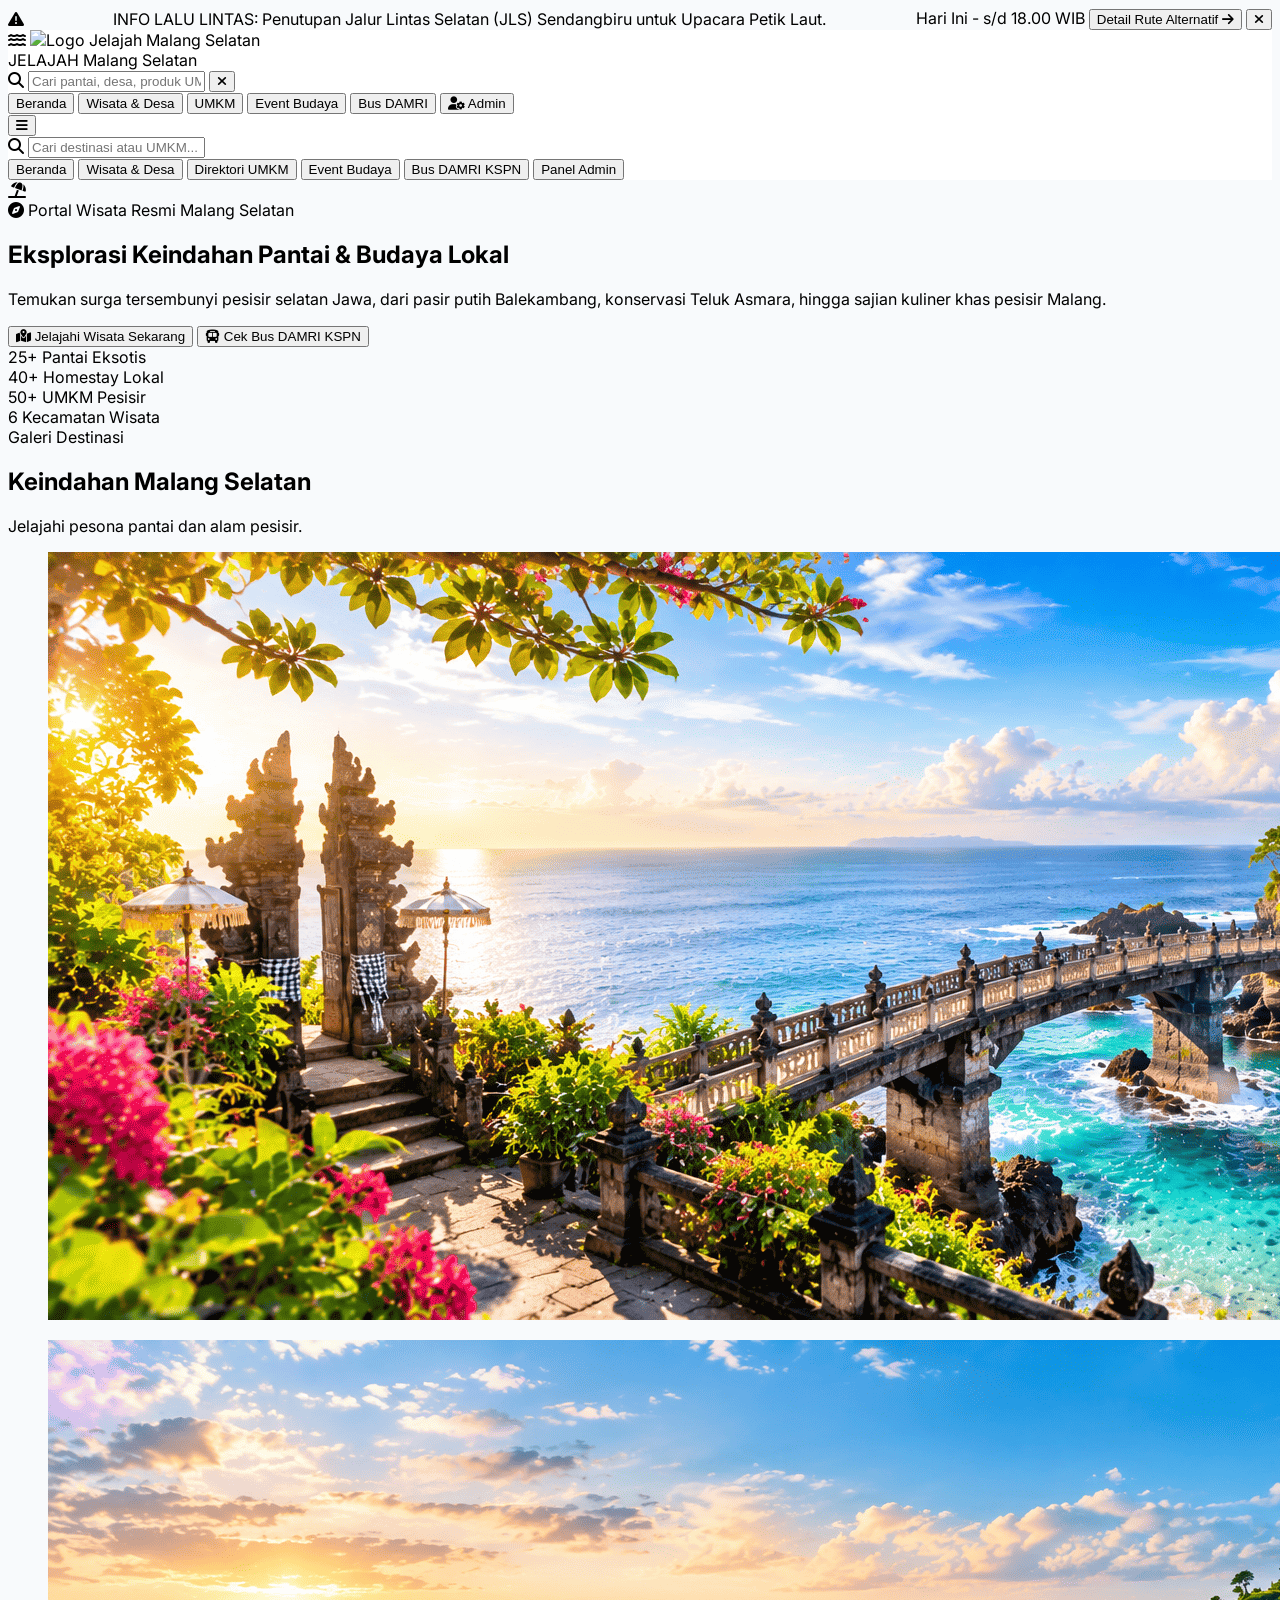
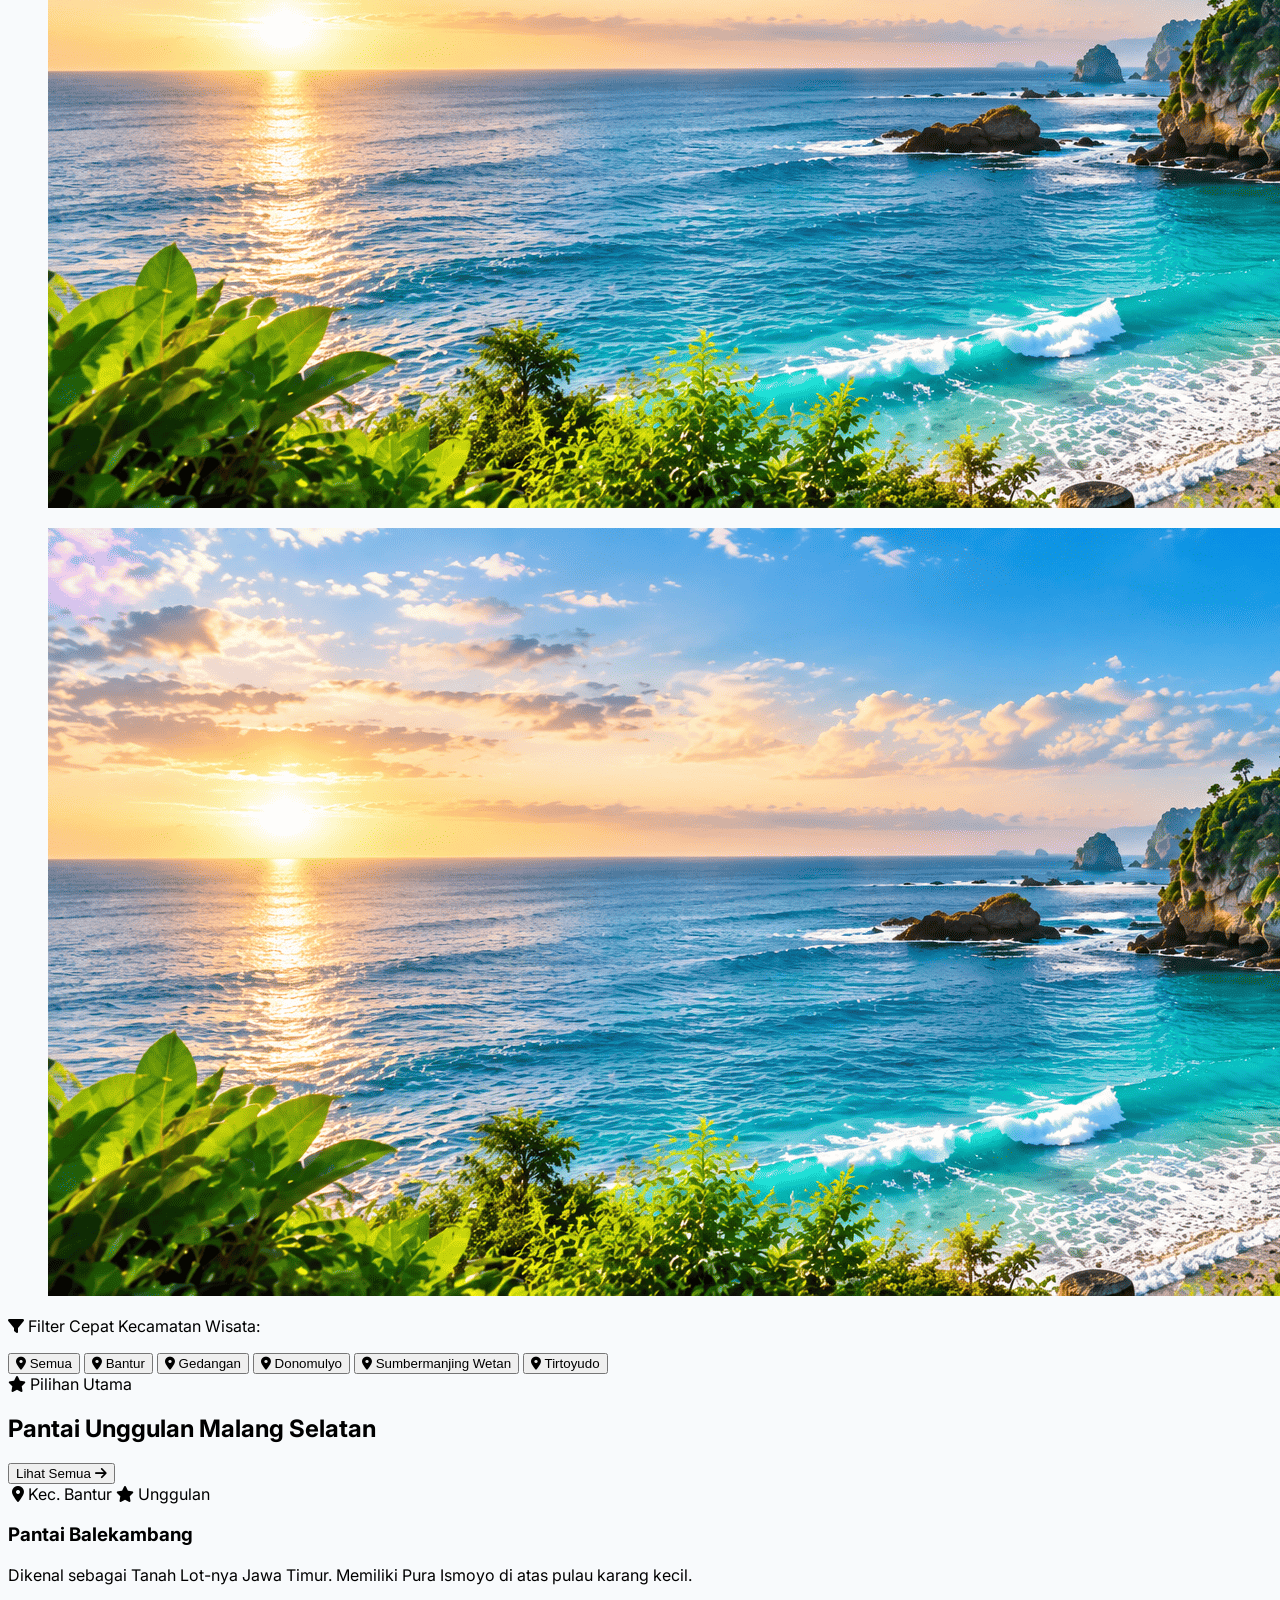
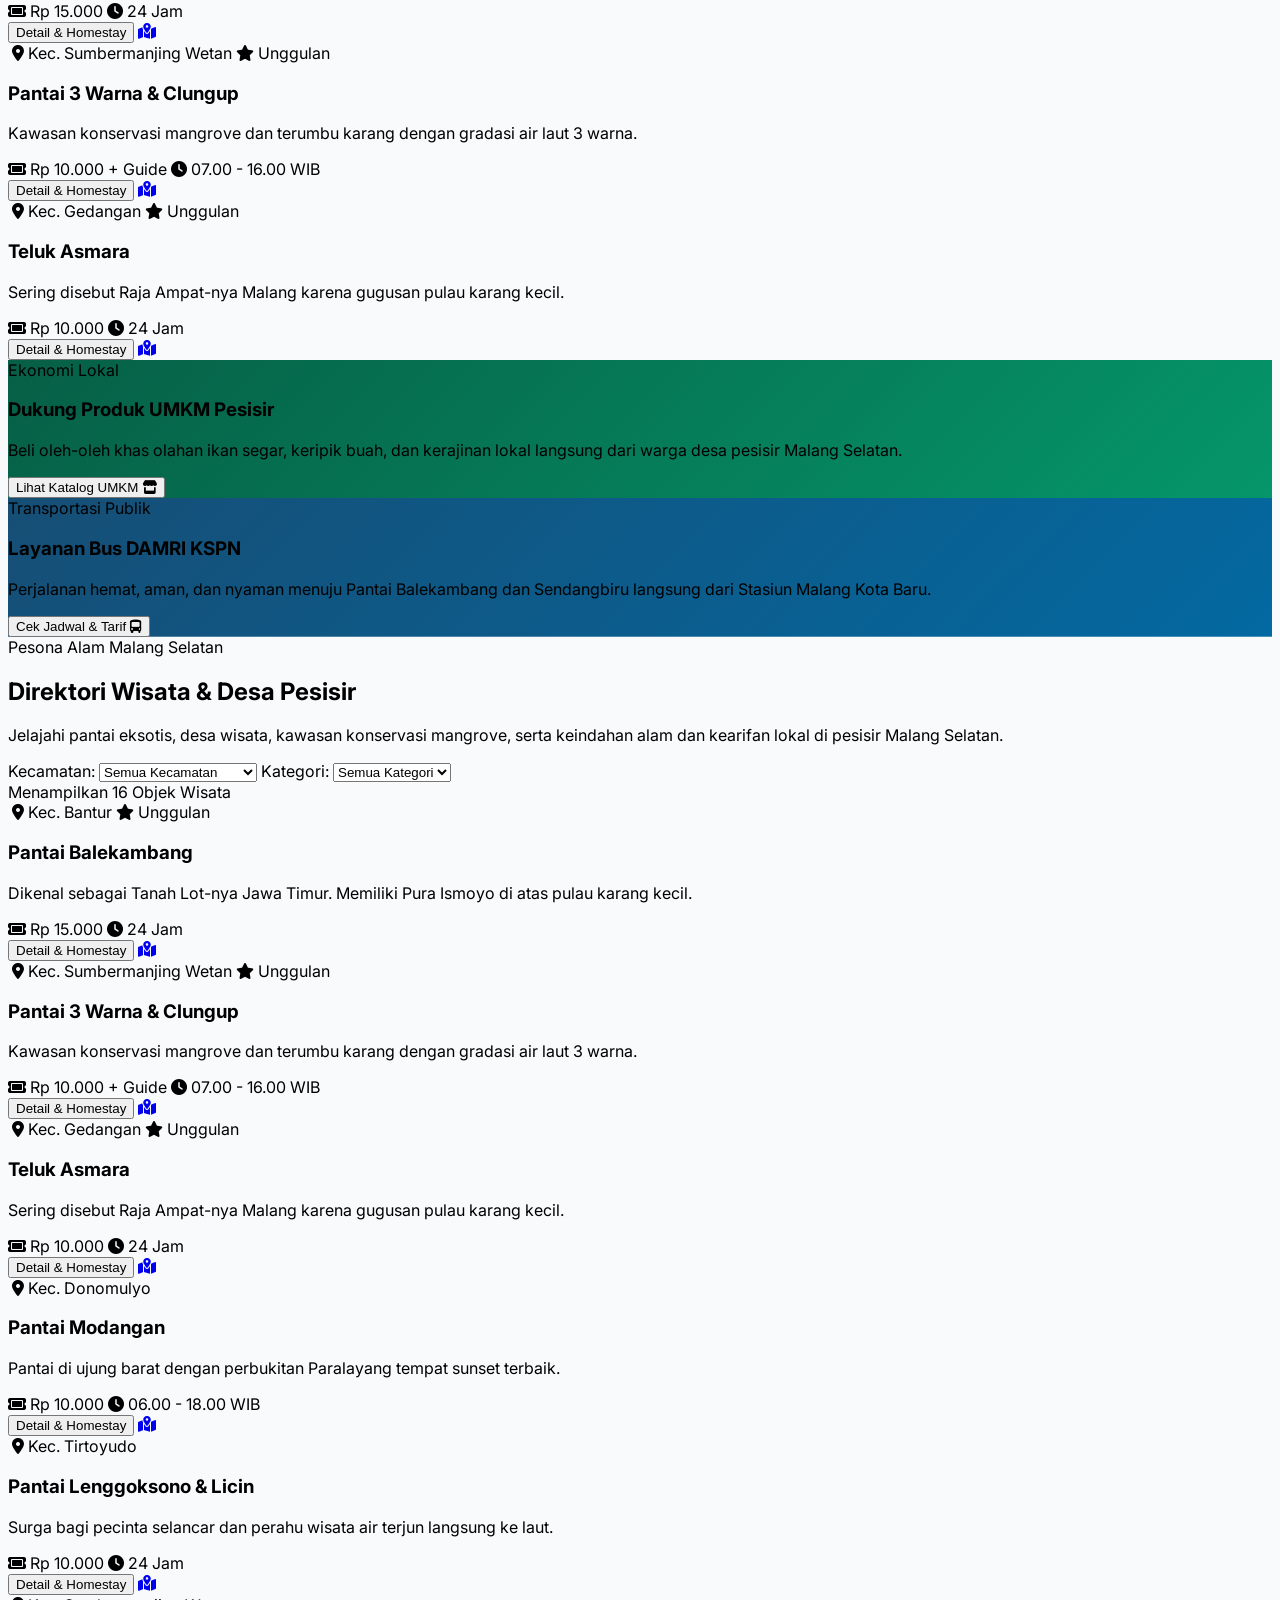
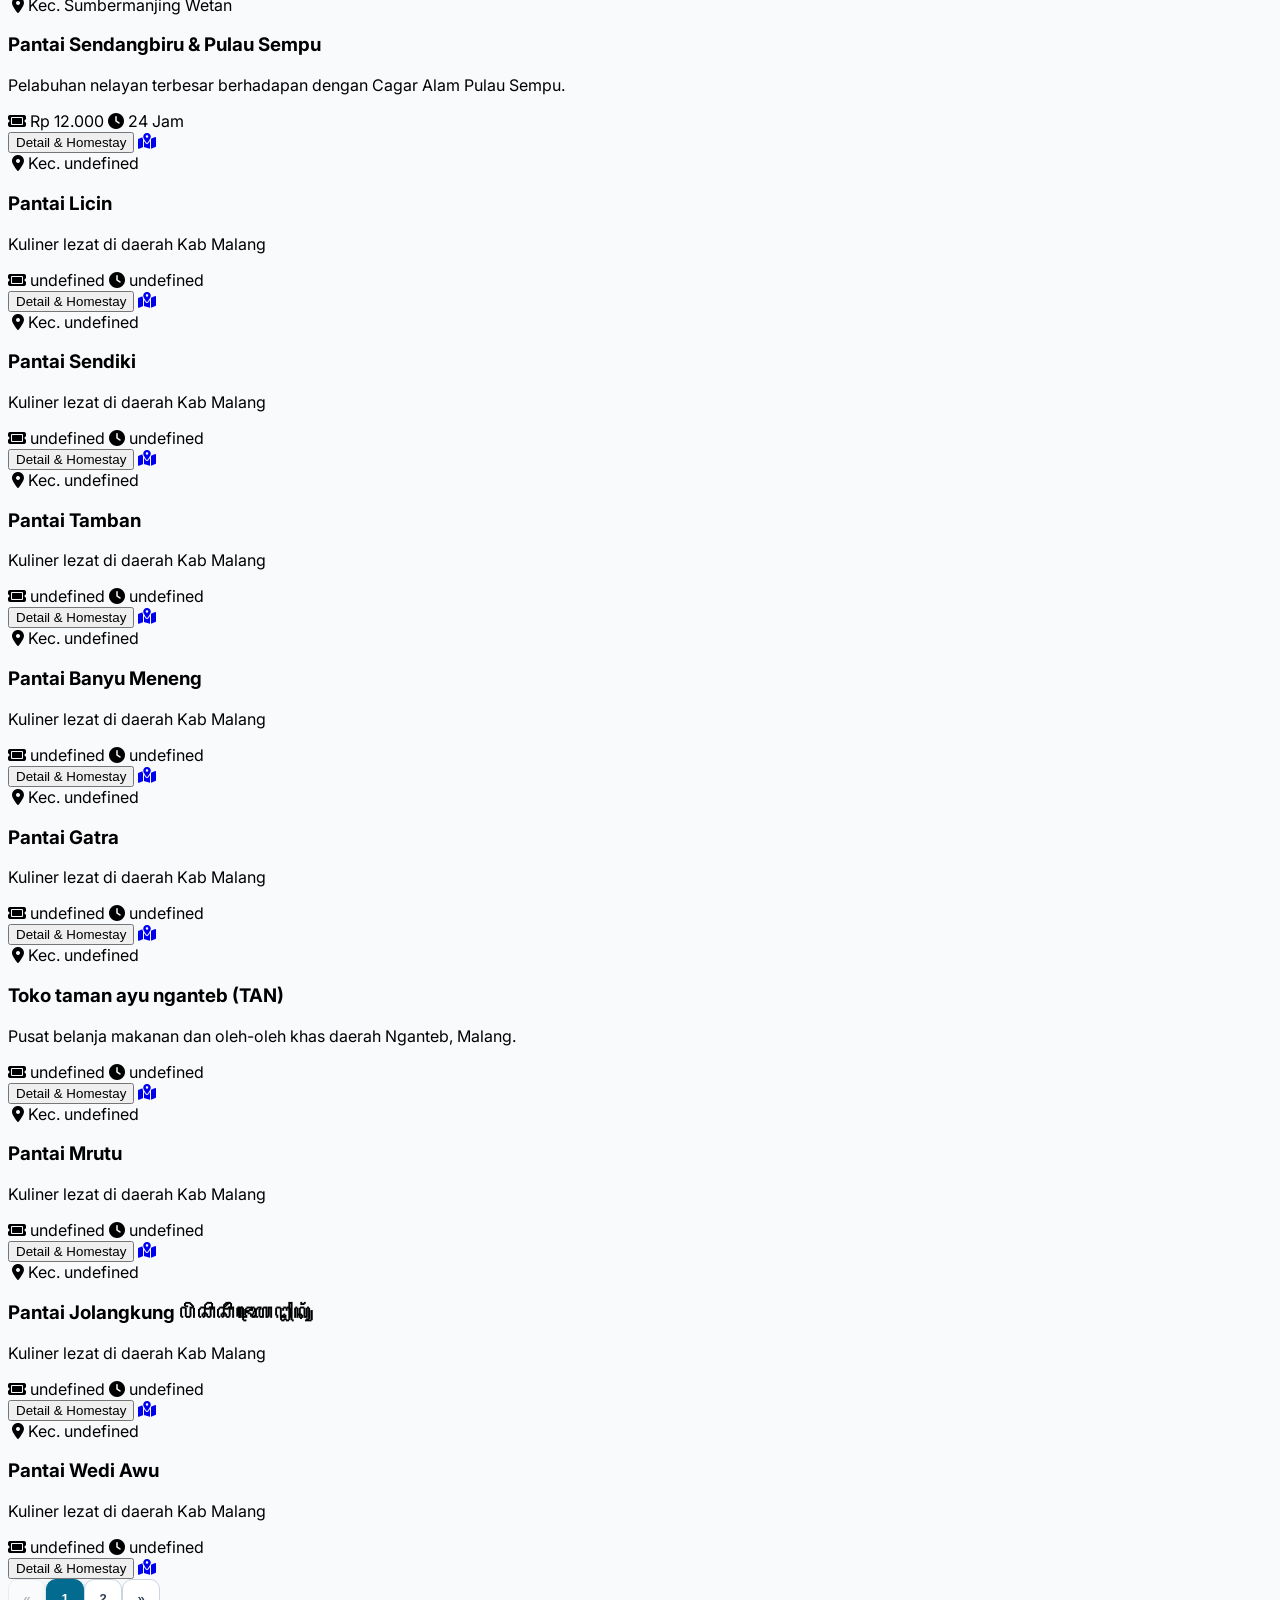
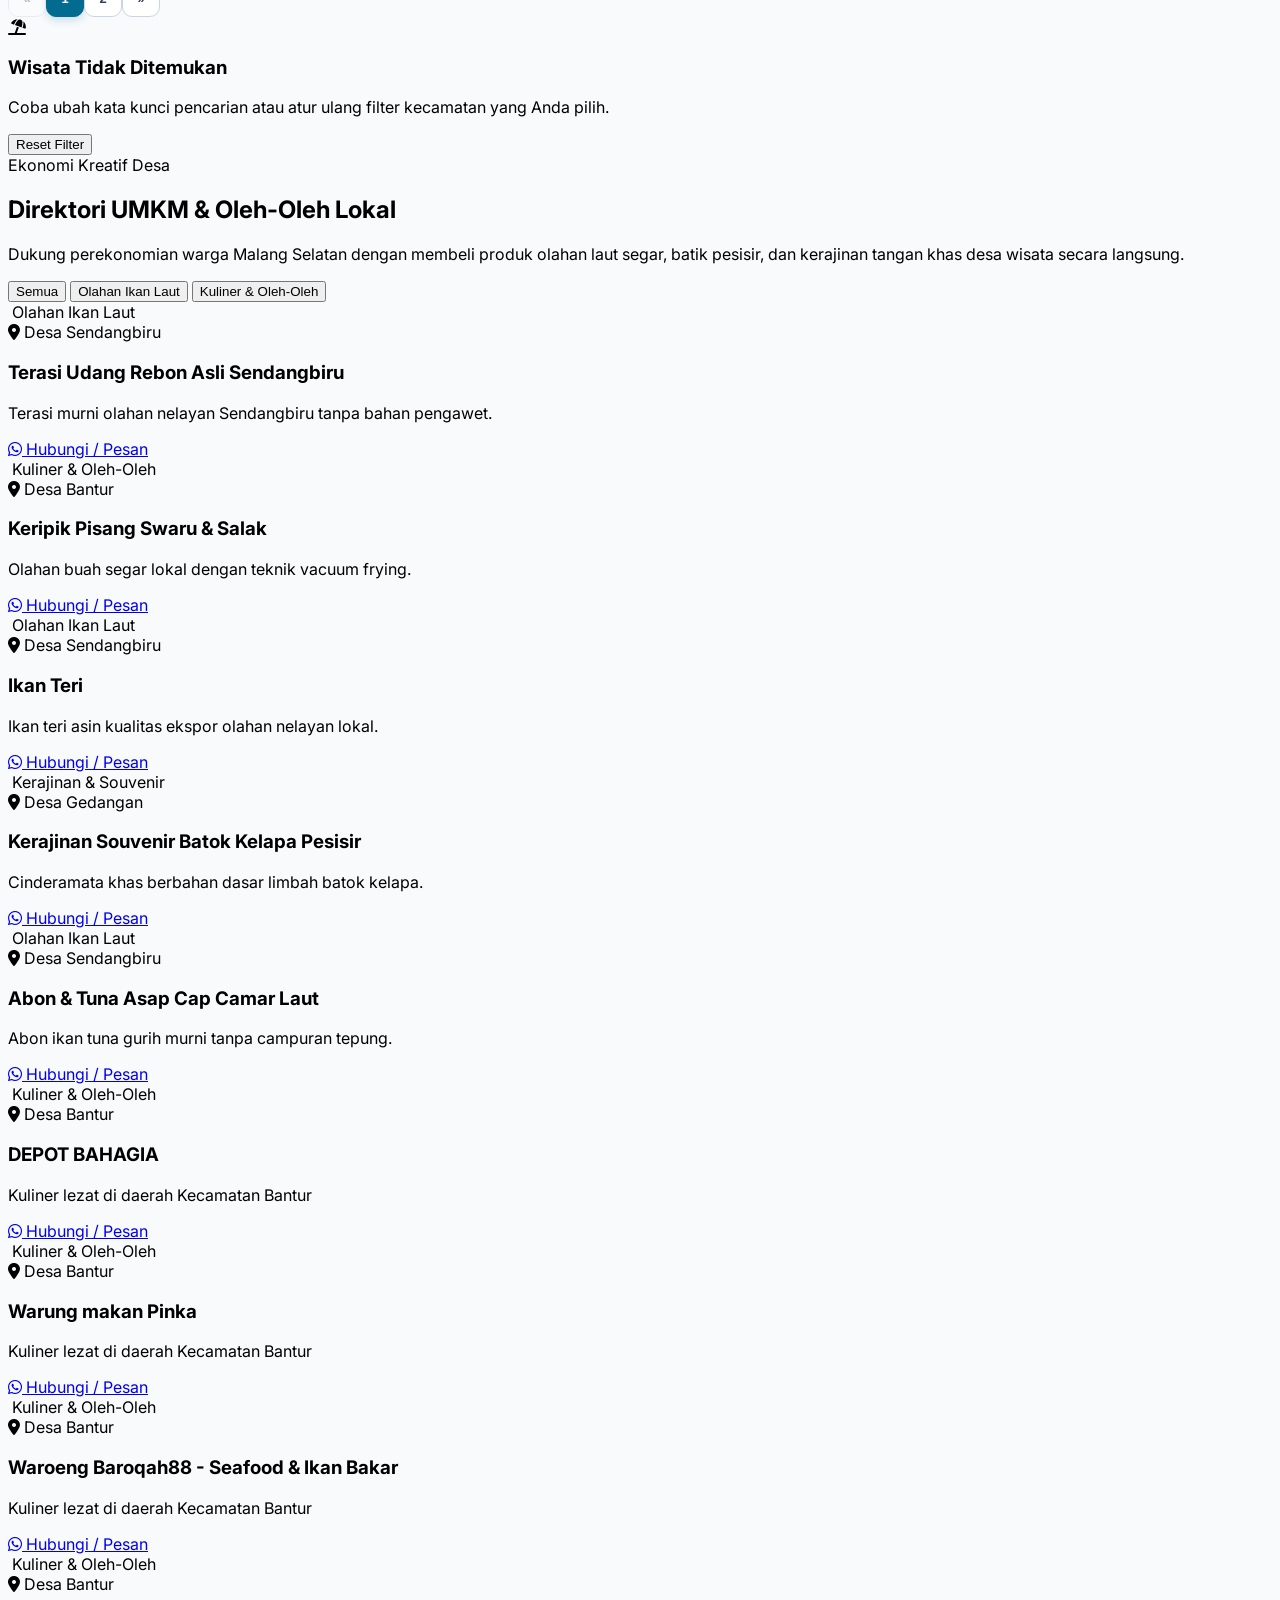
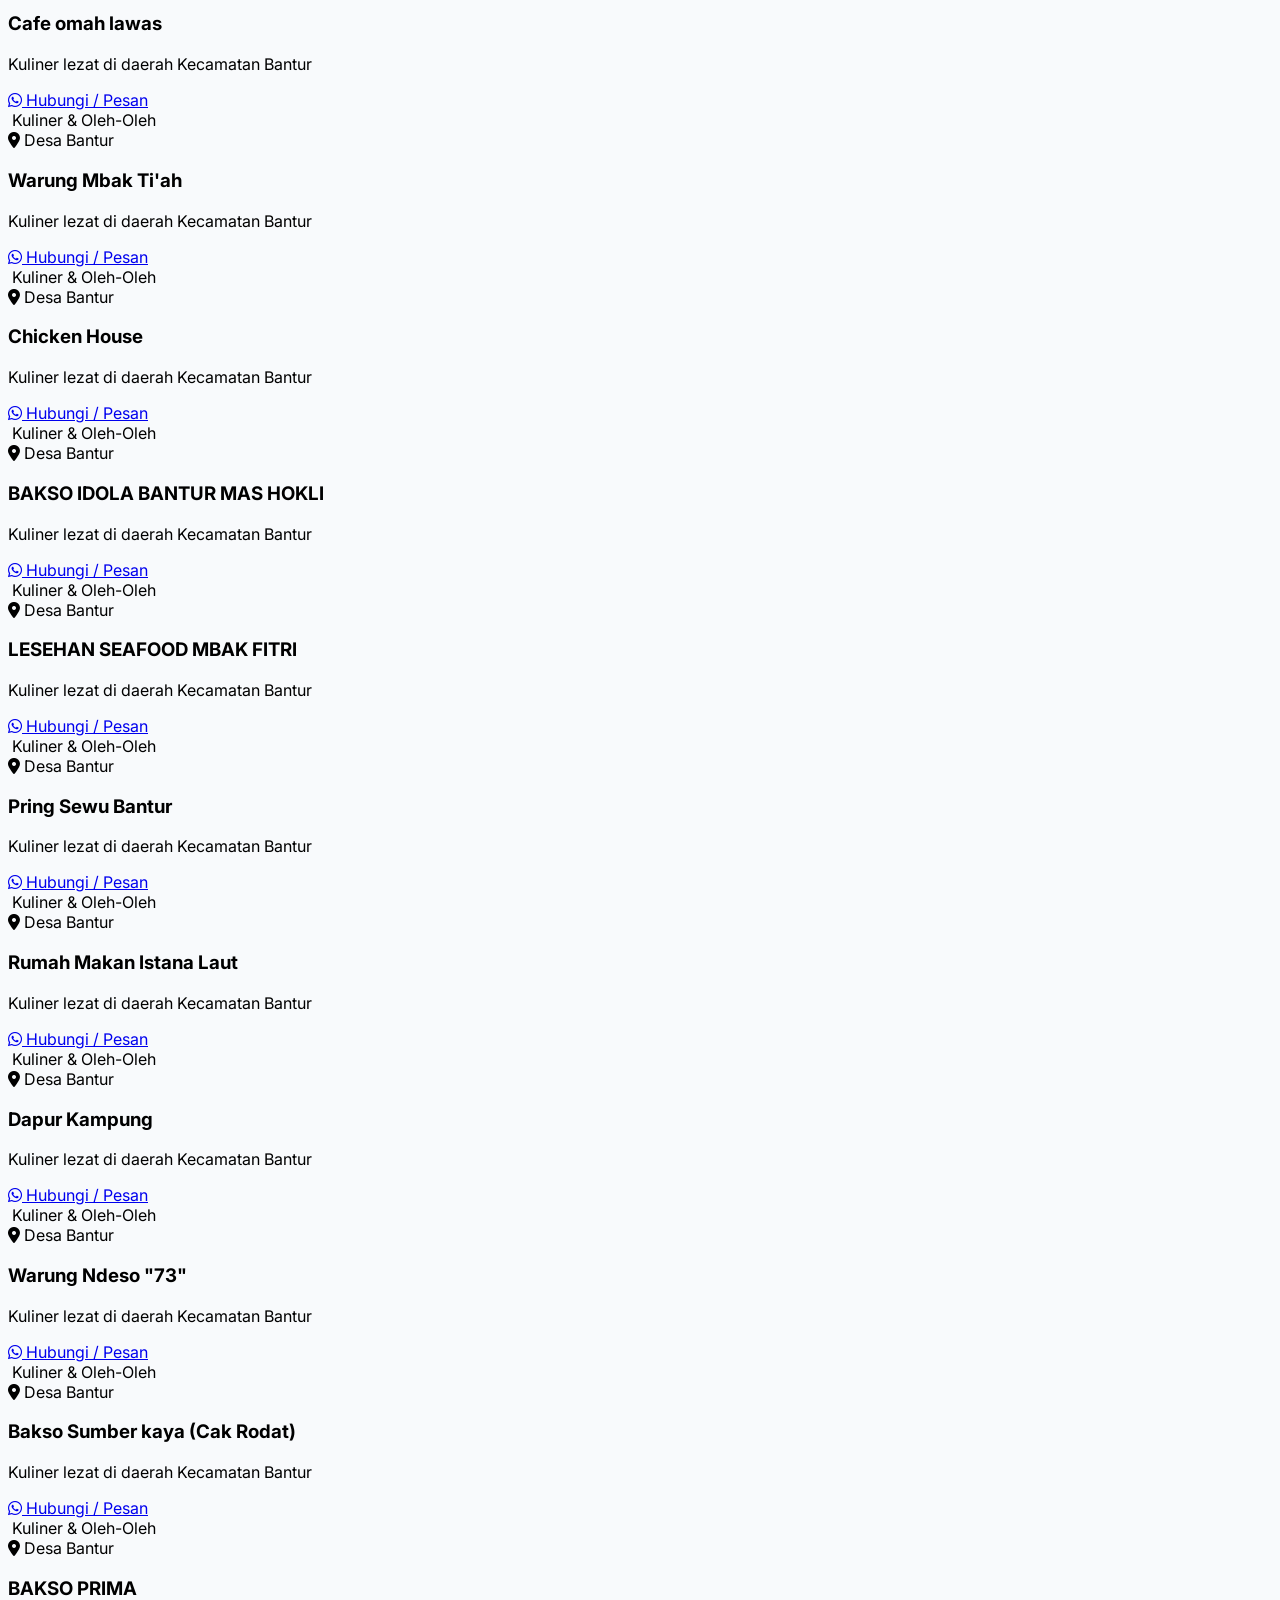
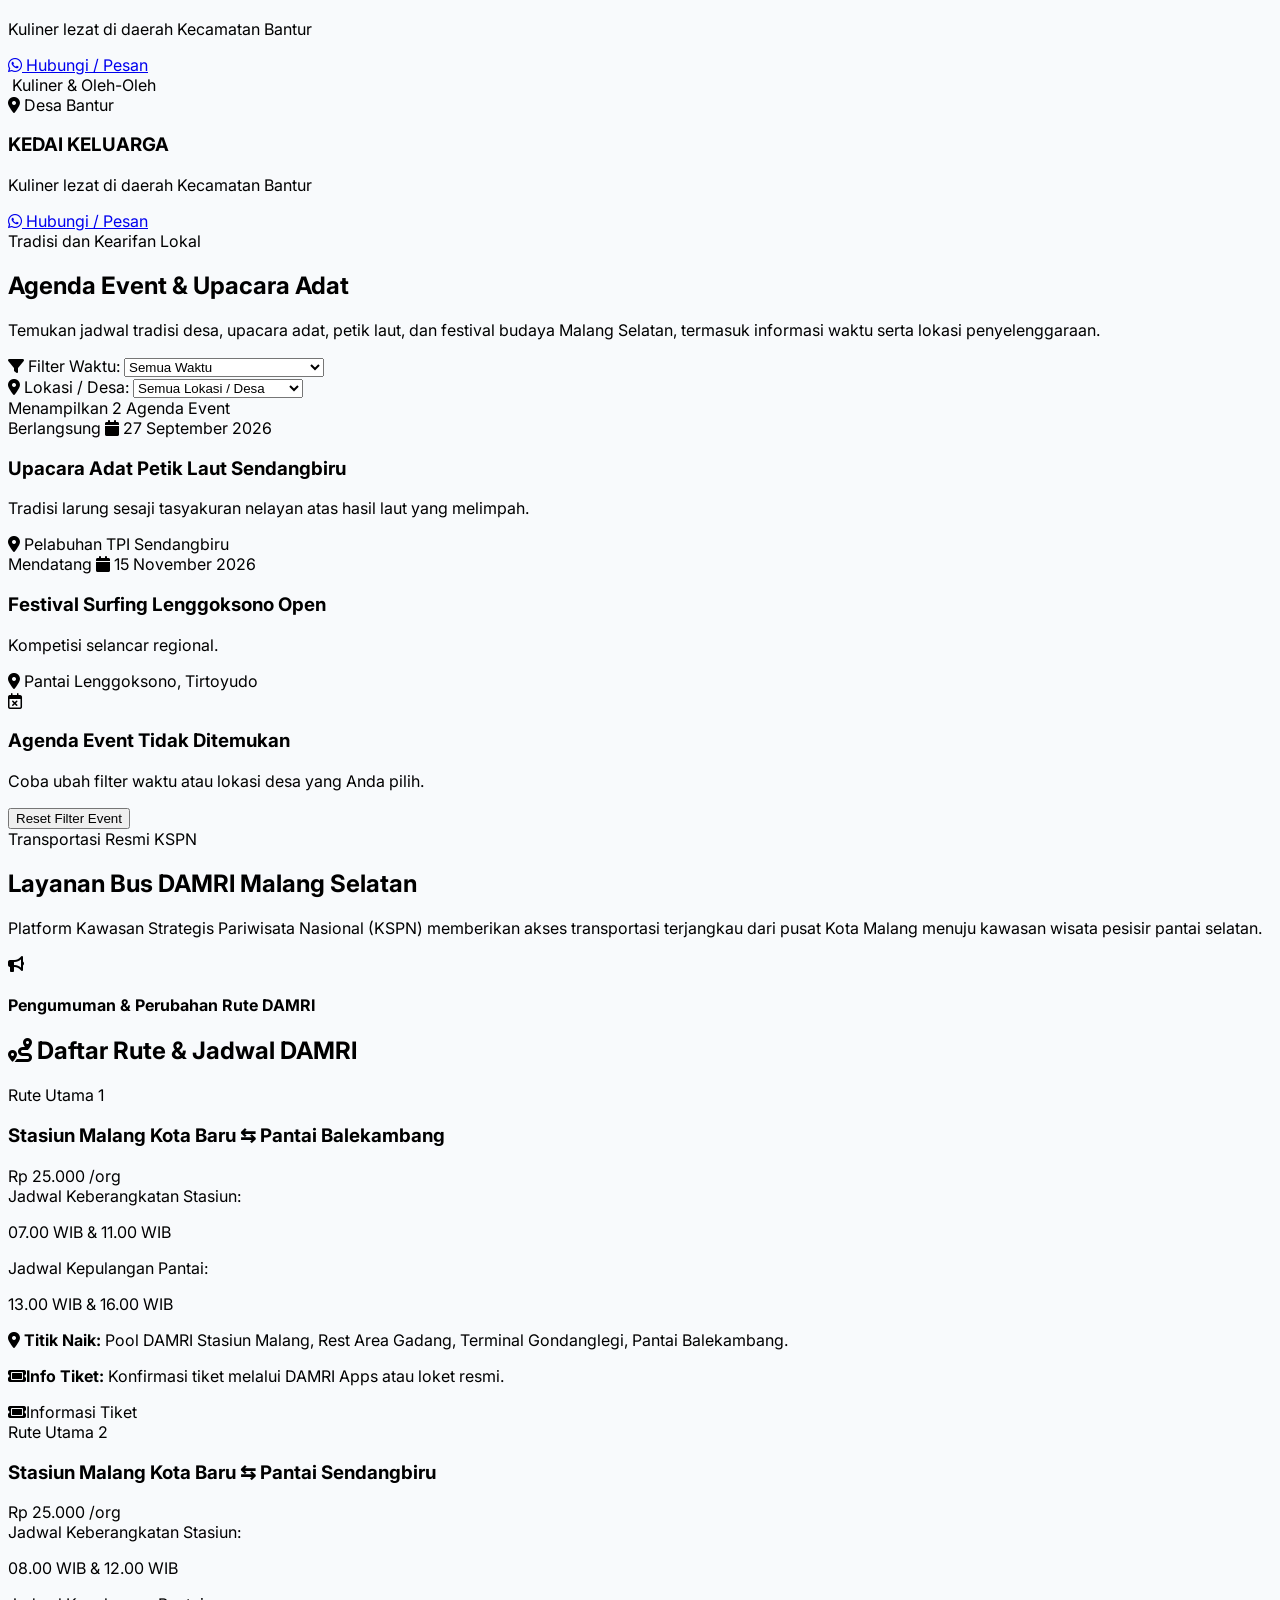
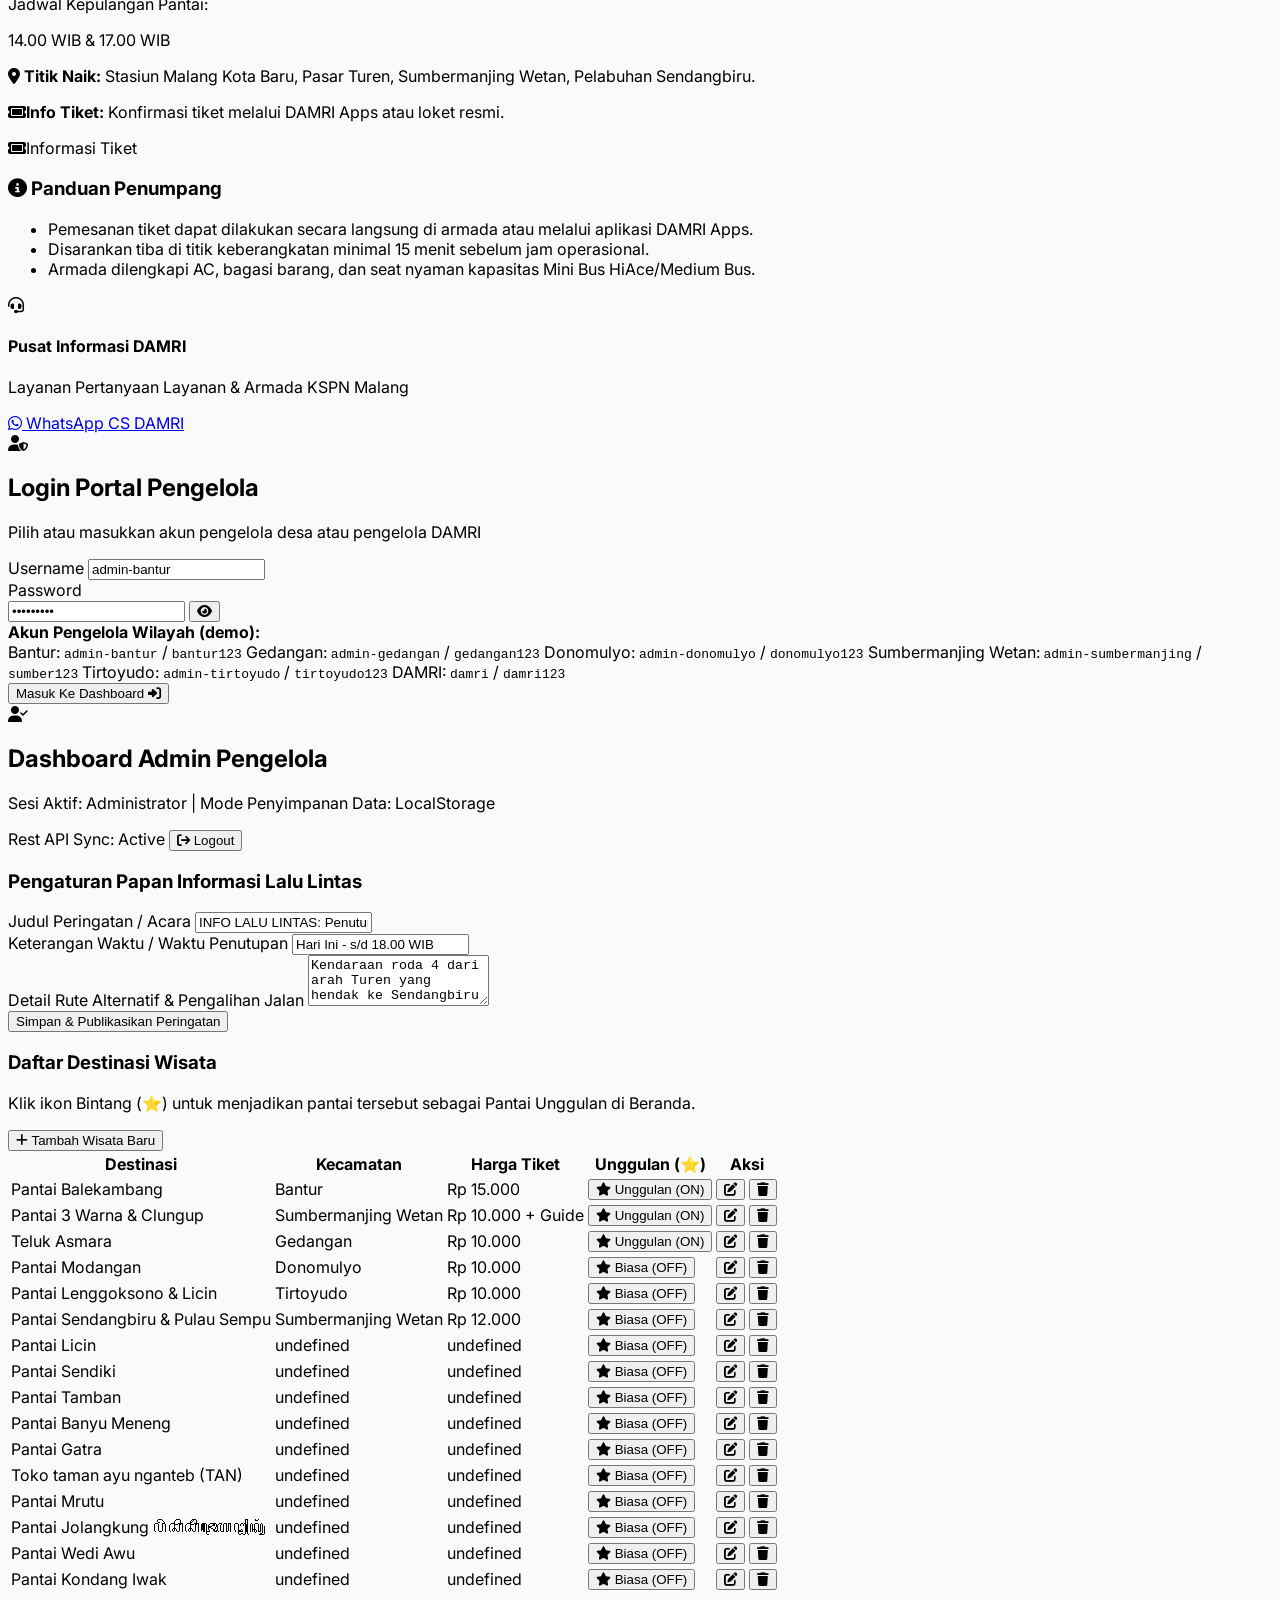
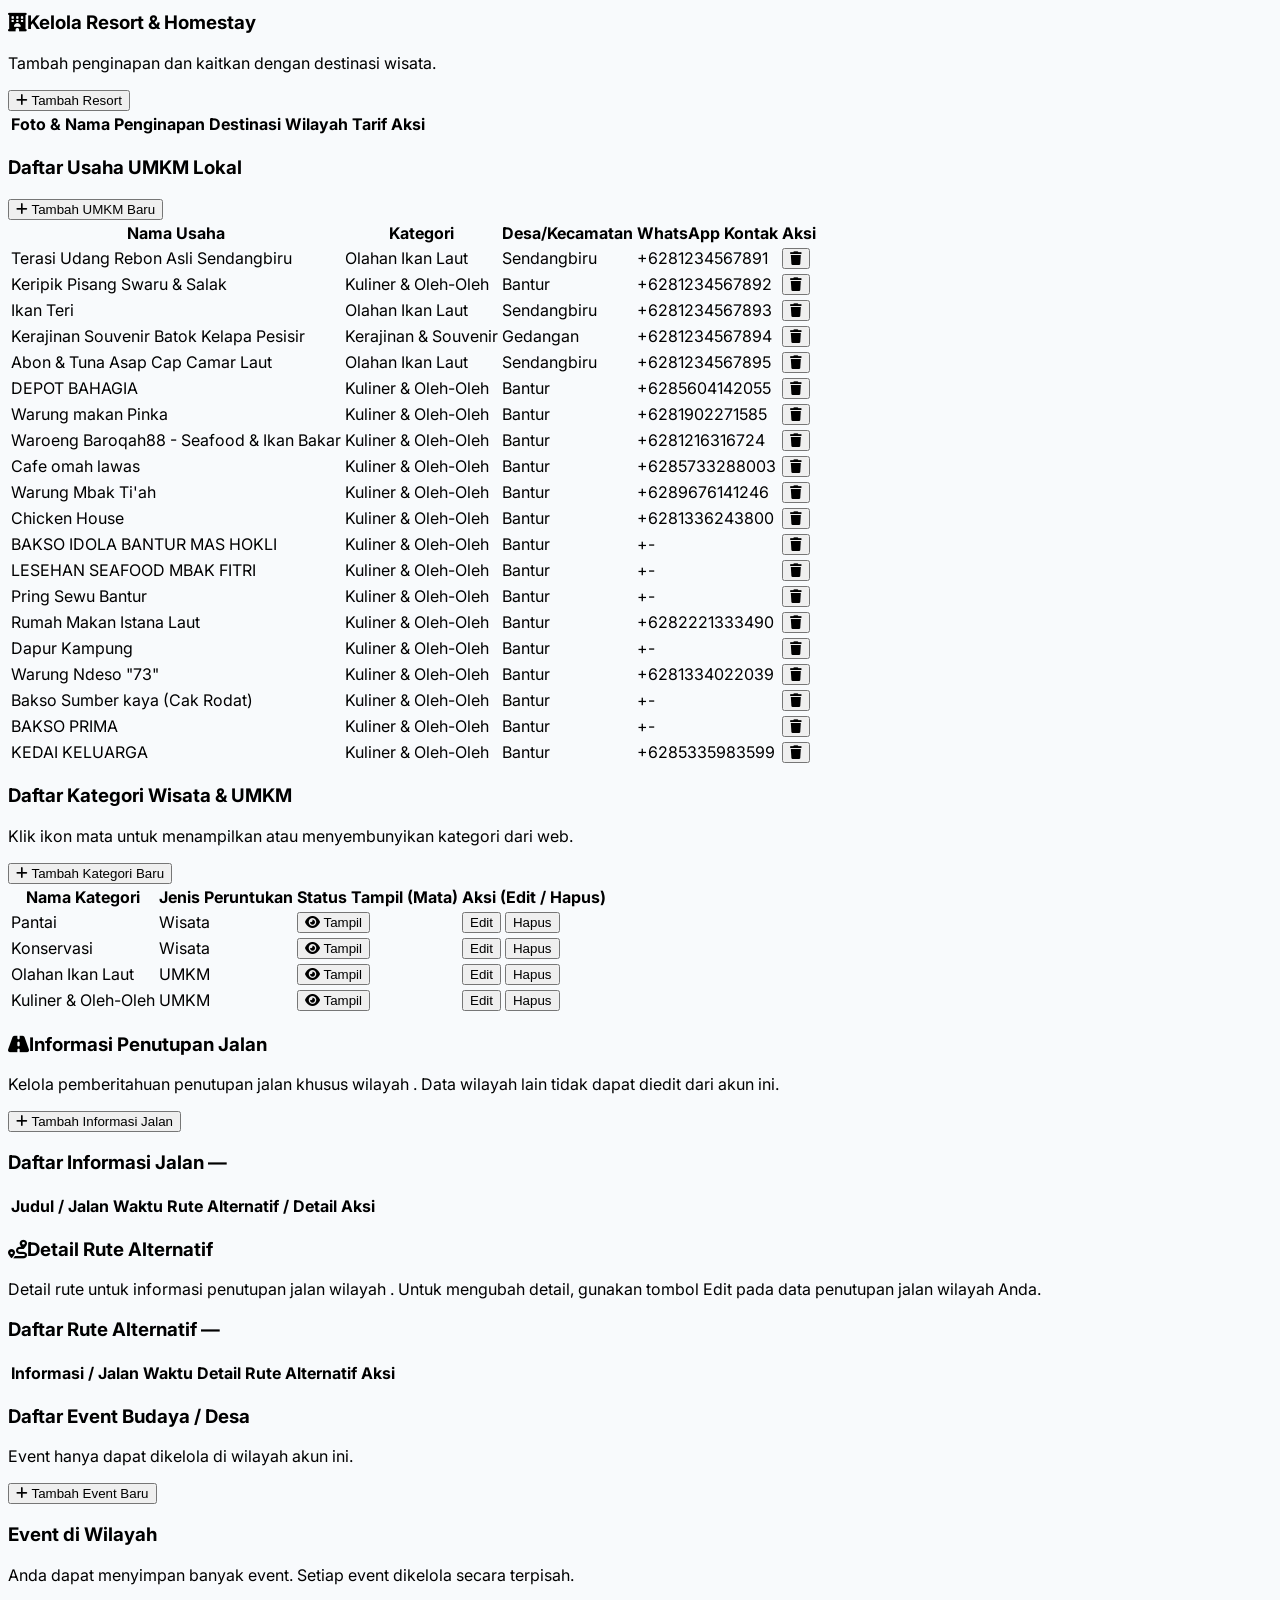
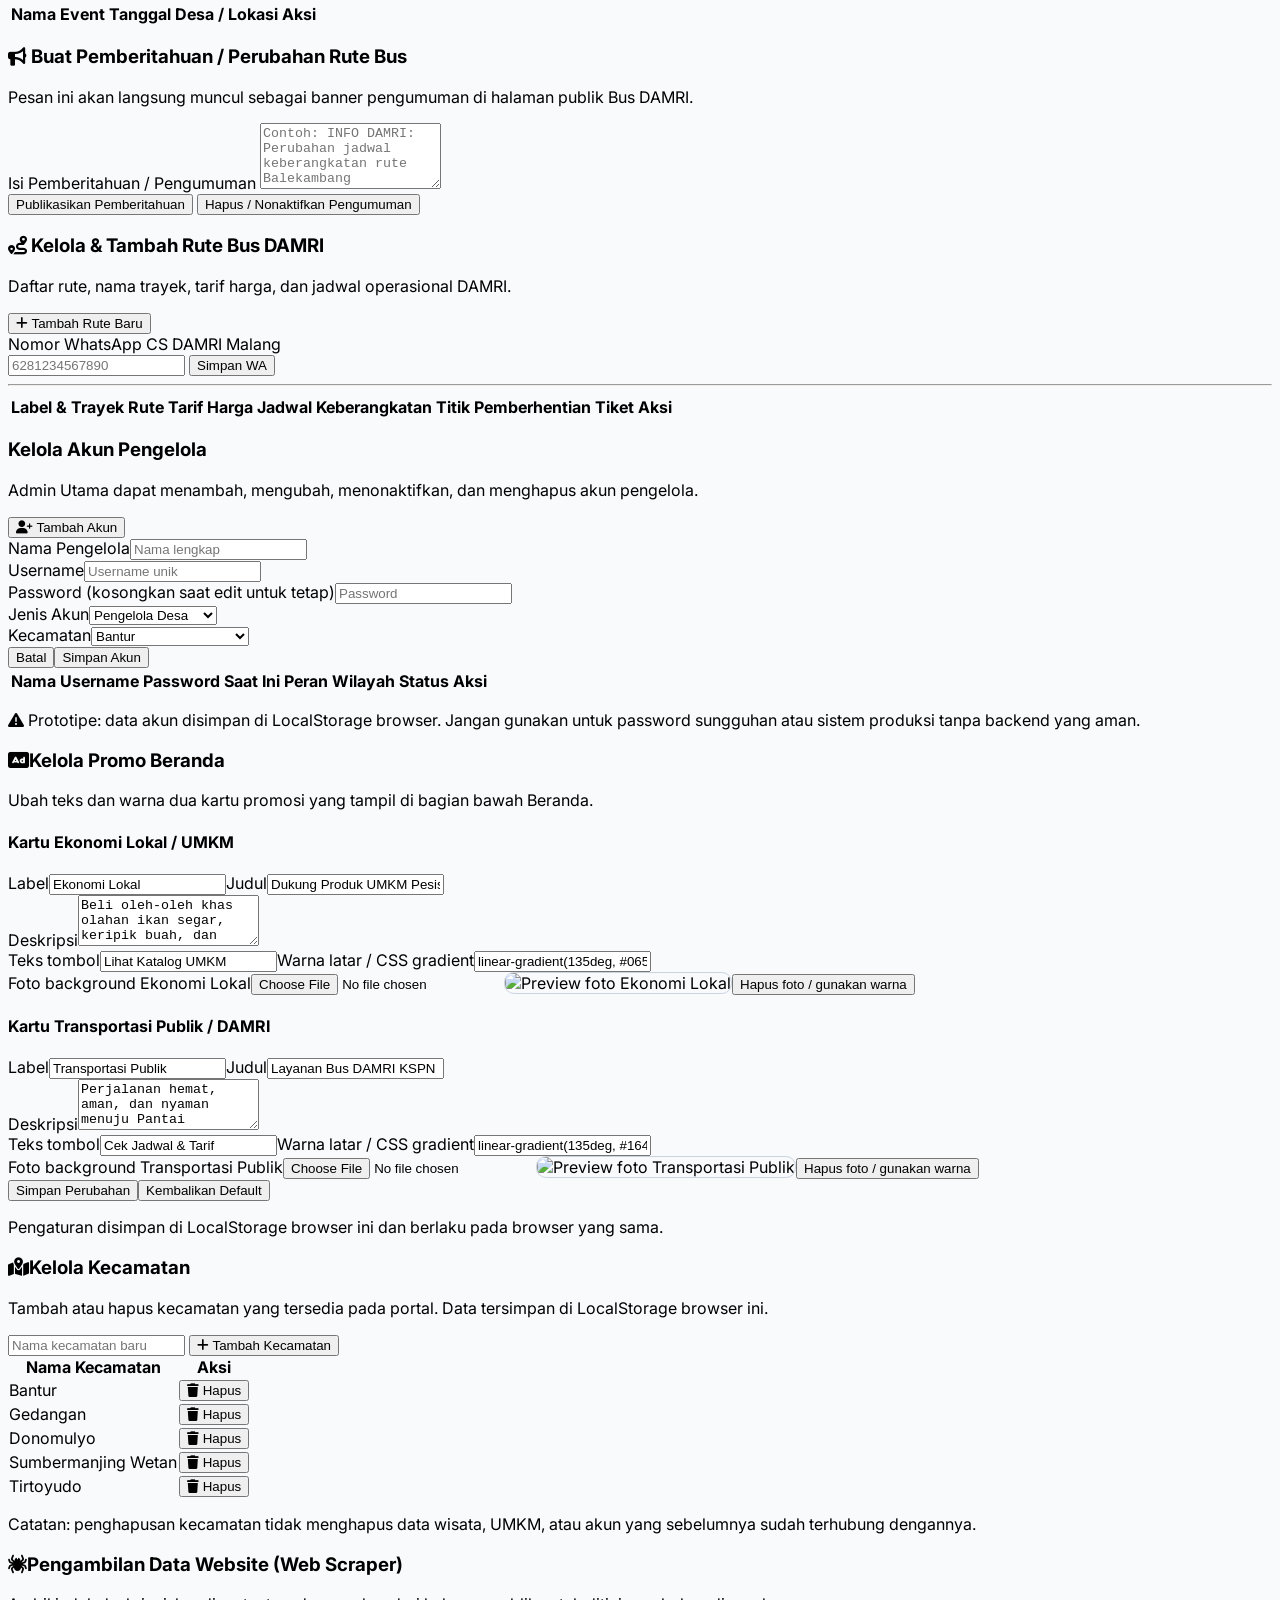
==== commit 61a80e32: "Update index.html" ====
--- a/index.html
+++ b/index.html
@@ -187,6 +187,28 @@
                 </div>
             </div>
 
+            <!-- GALERI FOTO BERANDA -->
+            <section id="home-photo-gallery" class="max-w-7xl mx-auto px-4 sm:px-6 lg:px-8 pt-10">
+                <div class="flex flex-col sm:flex-row sm:items-end sm:justify-between gap-2 mb-5">
+                    <div>
+                        <span class="text-coastal-500 font-bold text-xs tracking-wider uppercase">Galeri Destinasi</span>
+                        <h2 class="text-2xl sm:text-3xl font-bold text-slate-900">Keindahan Malang Selatan</h2>
+                    </div>
+                    <p class="text-sm text-slate-500">Jelajahi pesona pantai dan alam pesisir.</p>
+                </div>
+                <div class="grid grid-cols-1 sm:grid-cols-2 lg:grid-cols-3 gap-5">
+                    <figure class="group overflow-hidden rounded-2xl shadow-md bg-slate-100">
+                        <img src="assets/Beranda1.png" alt="Pemandangan jembatan dan laut tropis" loading="lazy" class="w-full h-56 sm:h-64 object-cover transition duration-500 group-hover:scale-105">
+                    </figure>
+                    <figure class="group overflow-hidden rounded-2xl shadow-md bg-slate-100">
+                        <img src="assets/Beranda2.png" alt="Panorama pantai tropis saat senja" loading="lazy" class="w-full h-56 sm:h-64 object-cover transition duration-500 group-hover:scale-105">
+                    </figure>
+                    <figure class="group overflow-hidden rounded-2xl shadow-md bg-slate-100">
+                        <img src="assets/Beranda3.png" alt="Keindahan alam Malang Selatan" loading="lazy" class="w-full h-56 sm:h-64 object-cover transition duration-500 group-hover:scale-105">
+                    </figure>
+                </div>
+            </section>
+
             <div class="max-w-7xl mx-auto px-4 sm:px-6 lg:px-8 -mt-6 relative z-10">
                 <div class="bg-white rounded-2xl p-4 shadow-md border border-slate-200/60">
                     <p class="text-xs font-bold text-slate-500 uppercase tracking-wider mb-3 flex items-center gap-1.5">
@@ -1339,4 +1361,4 @@
     <script src="script.js"></script>
 
 </body>
-</html>        +</html>        
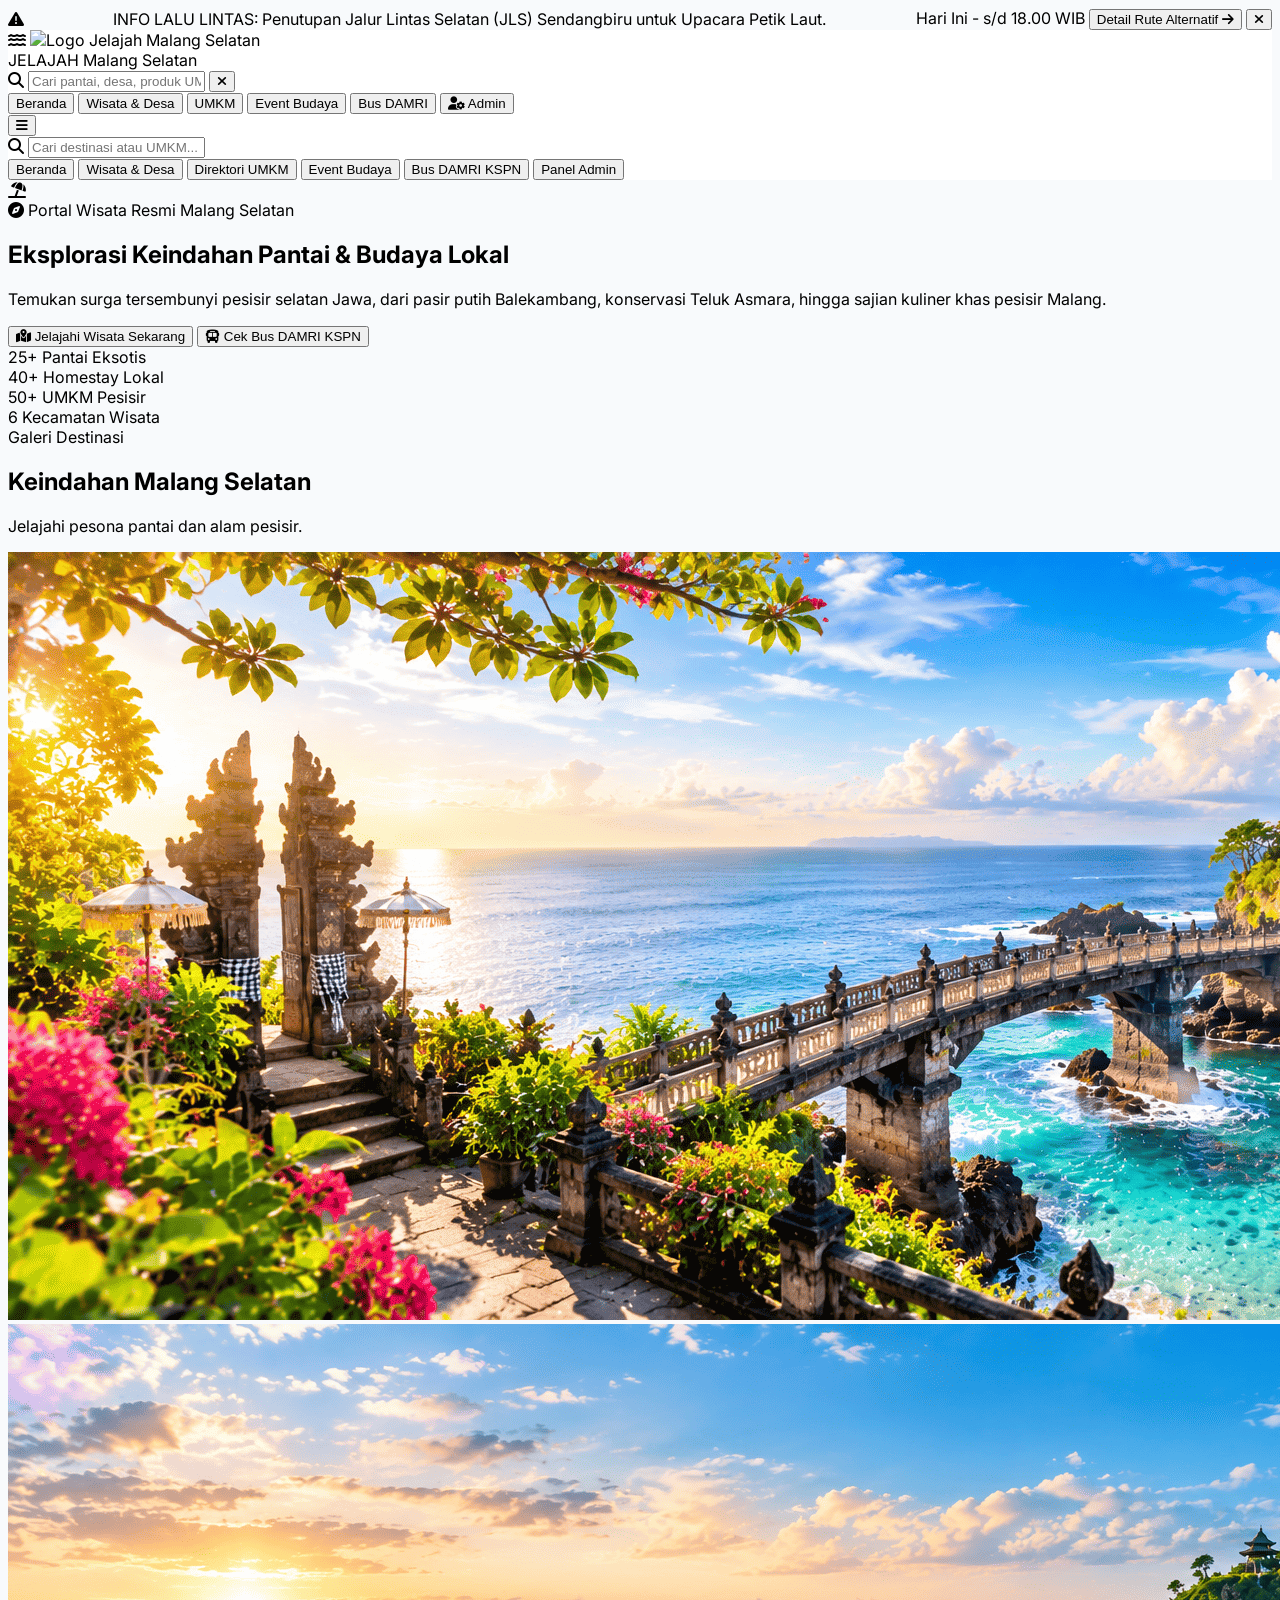
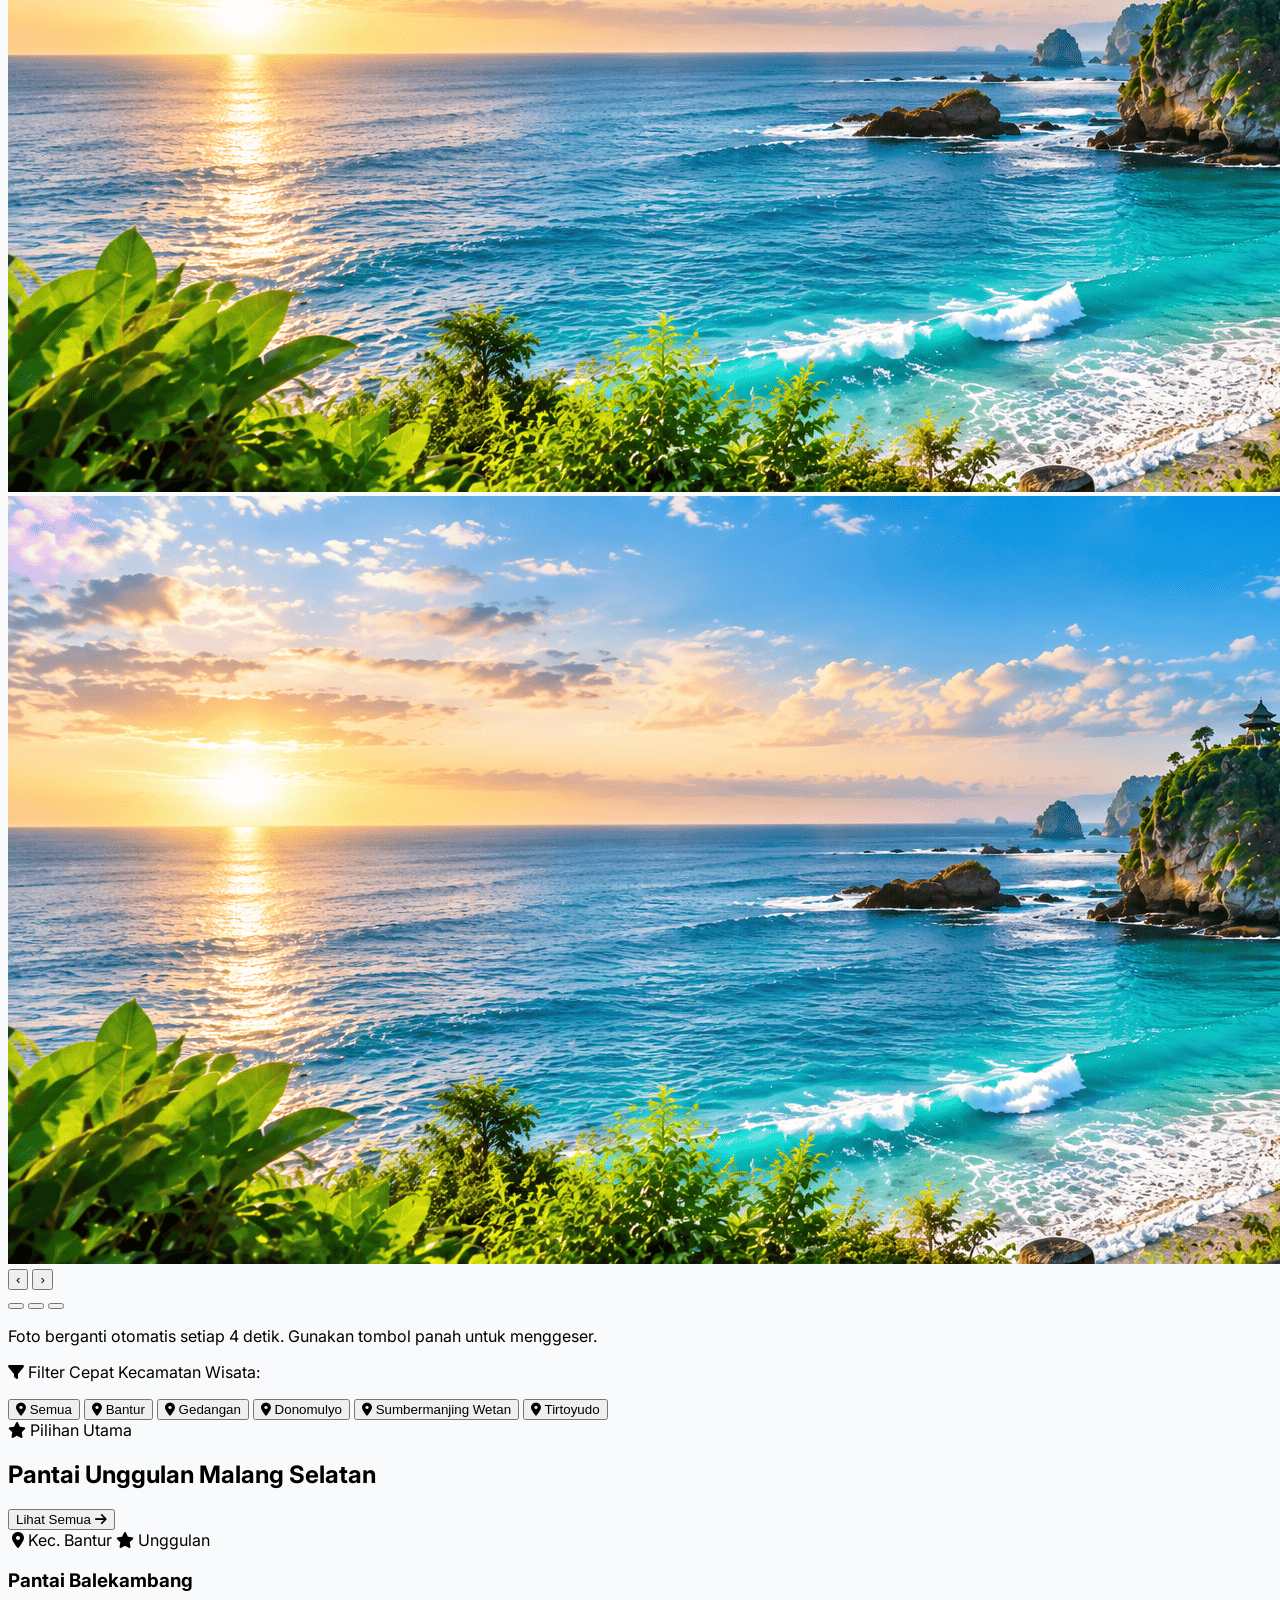
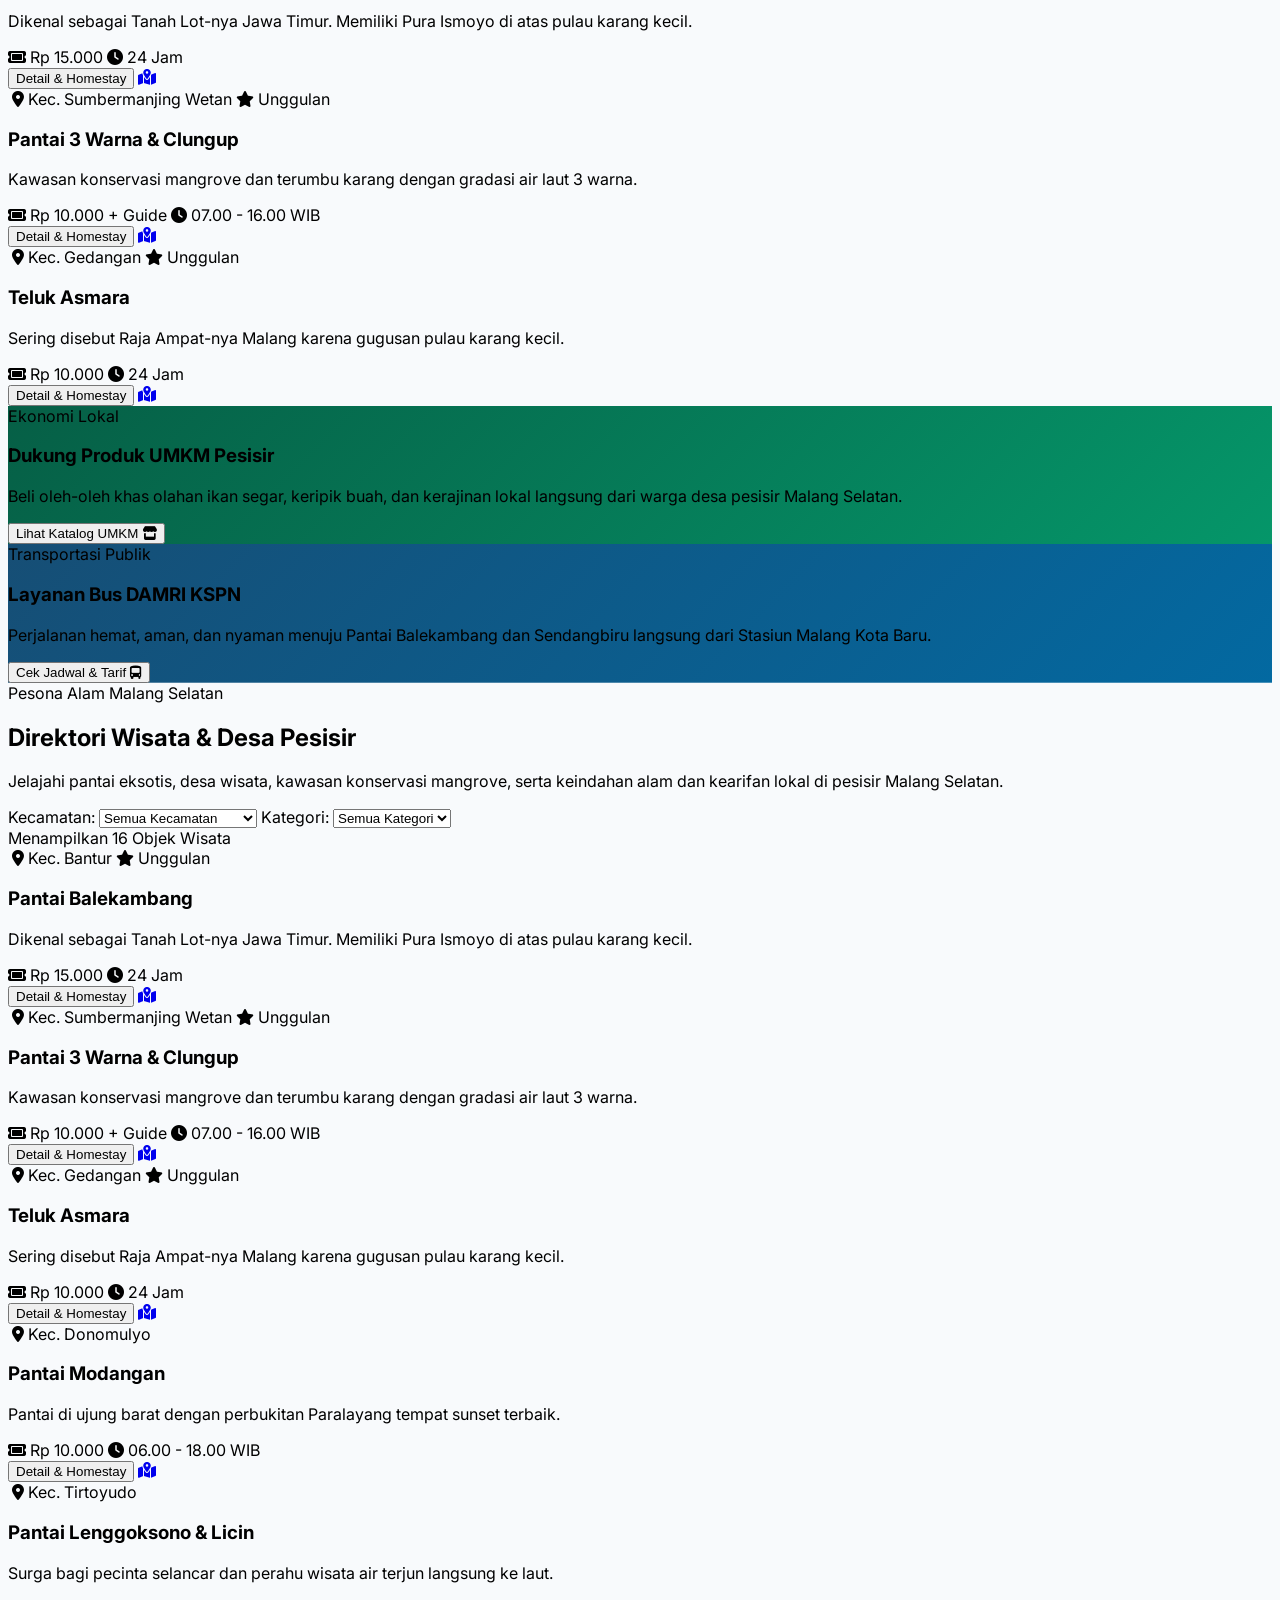
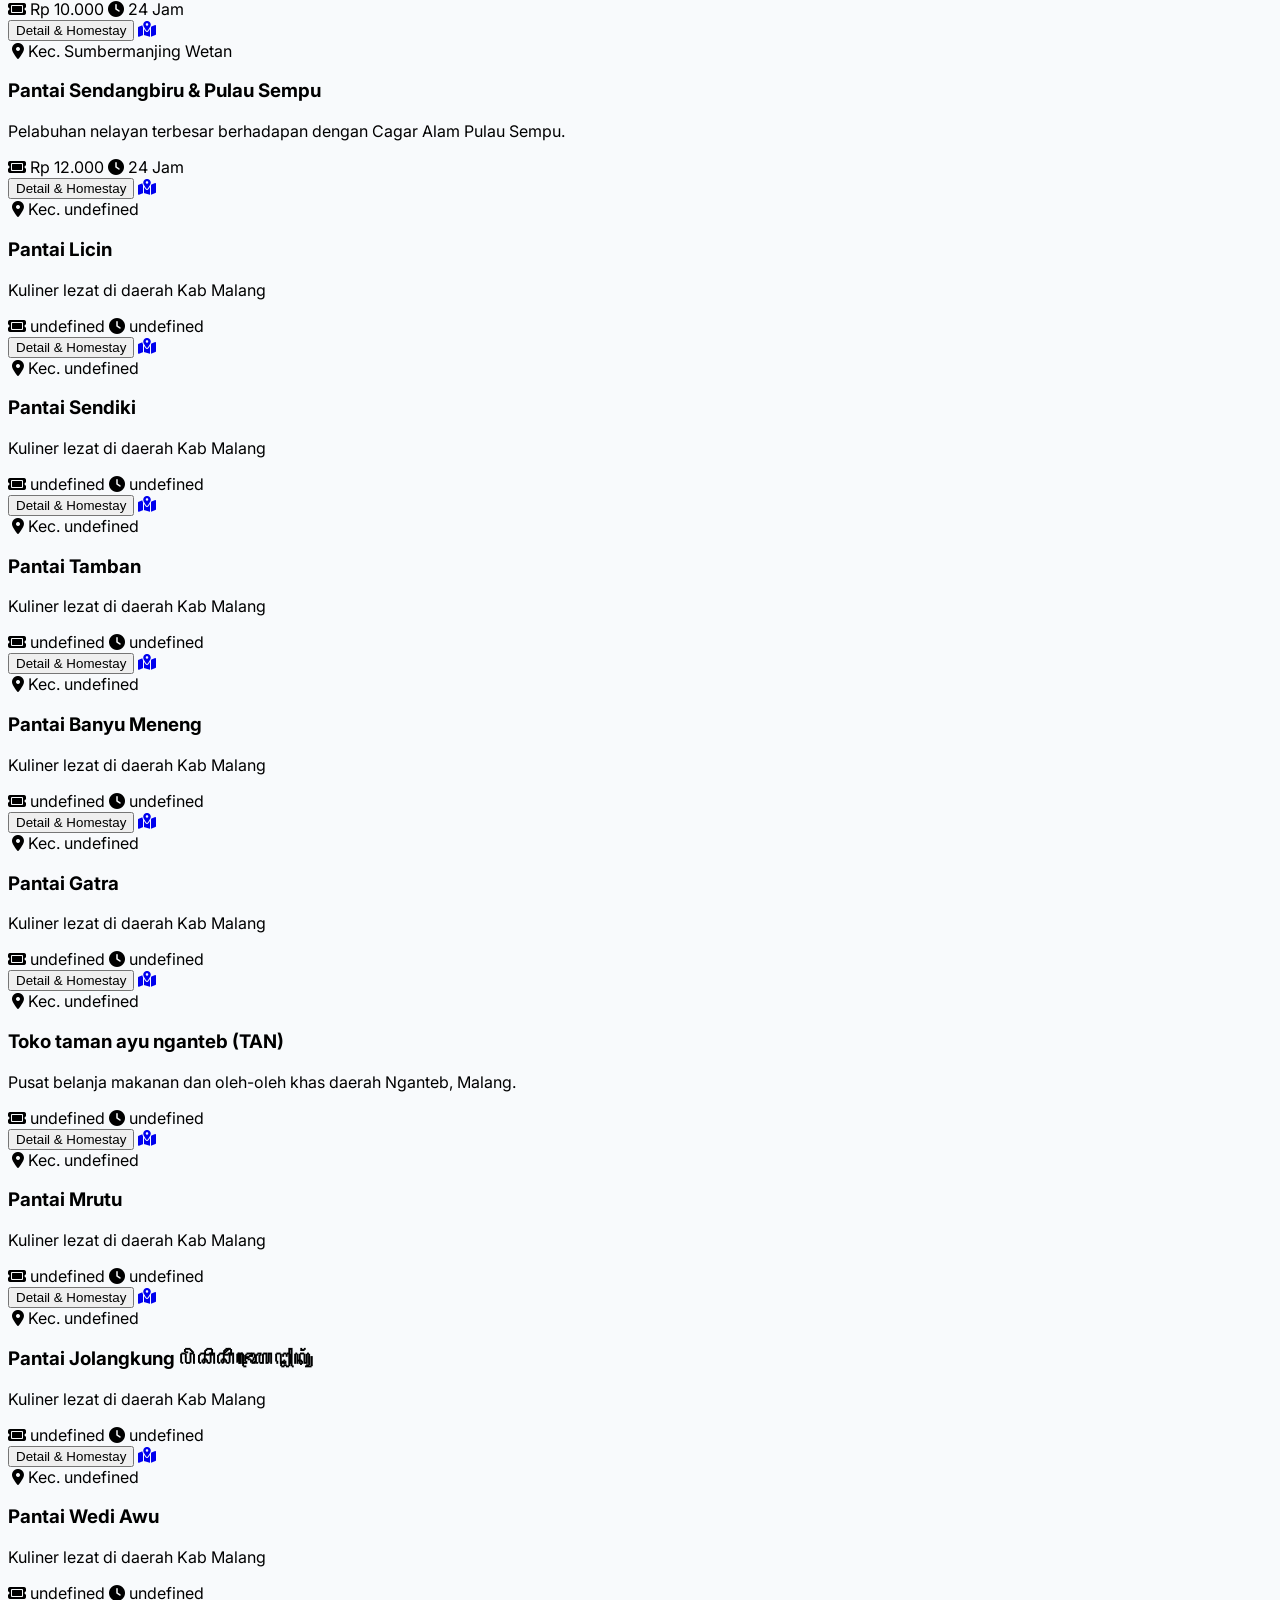
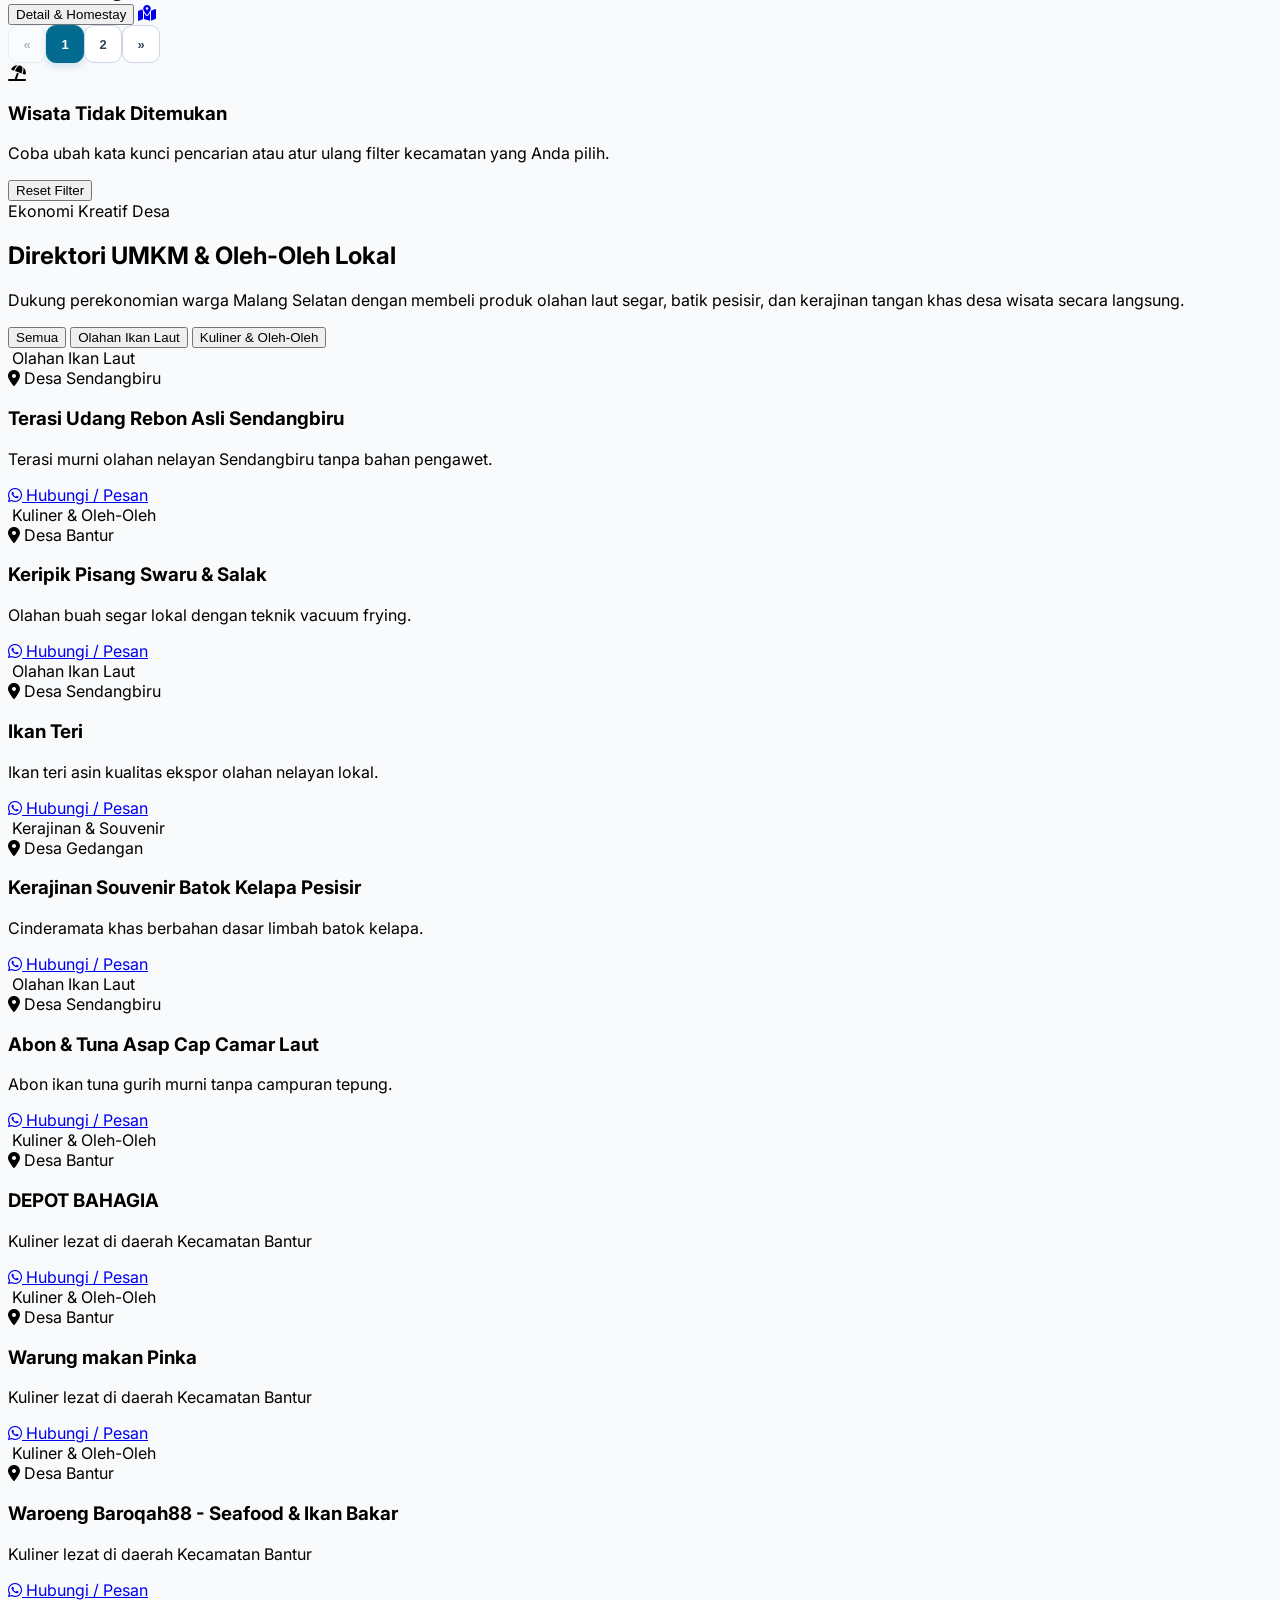
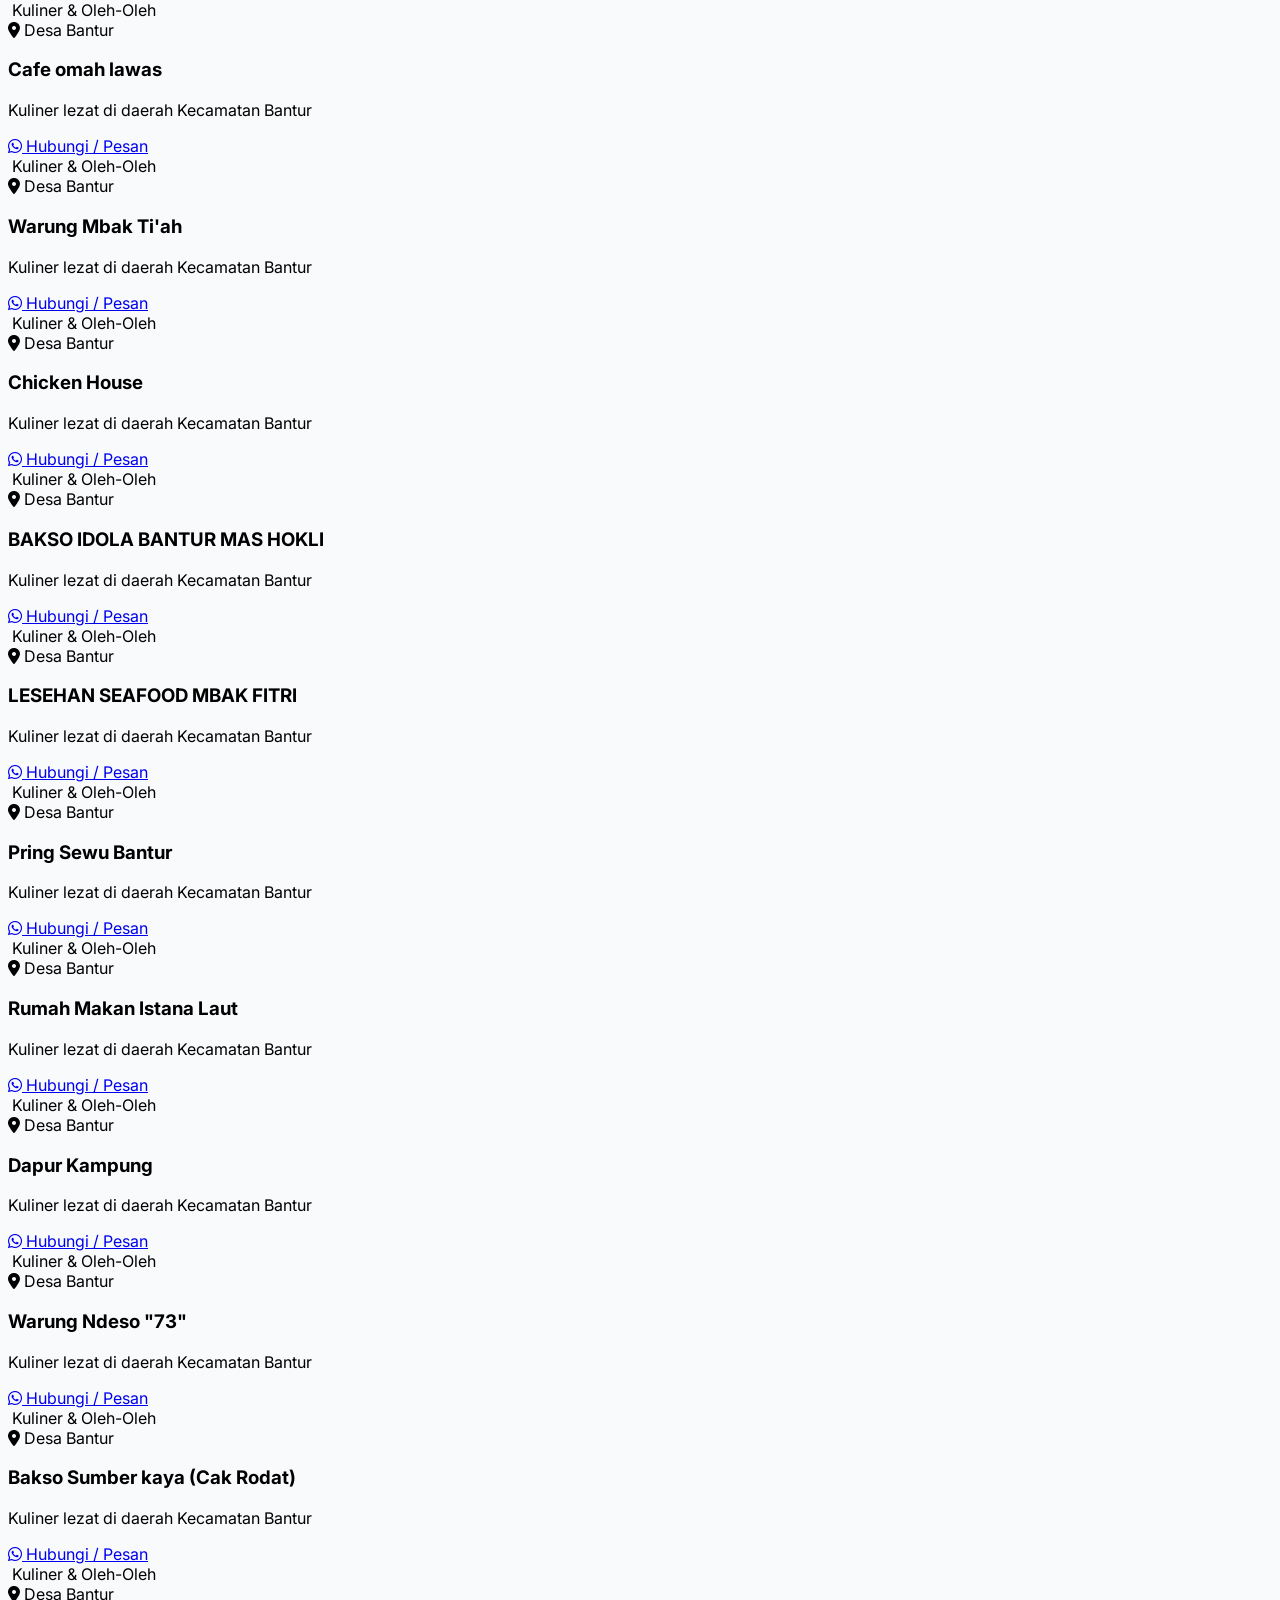
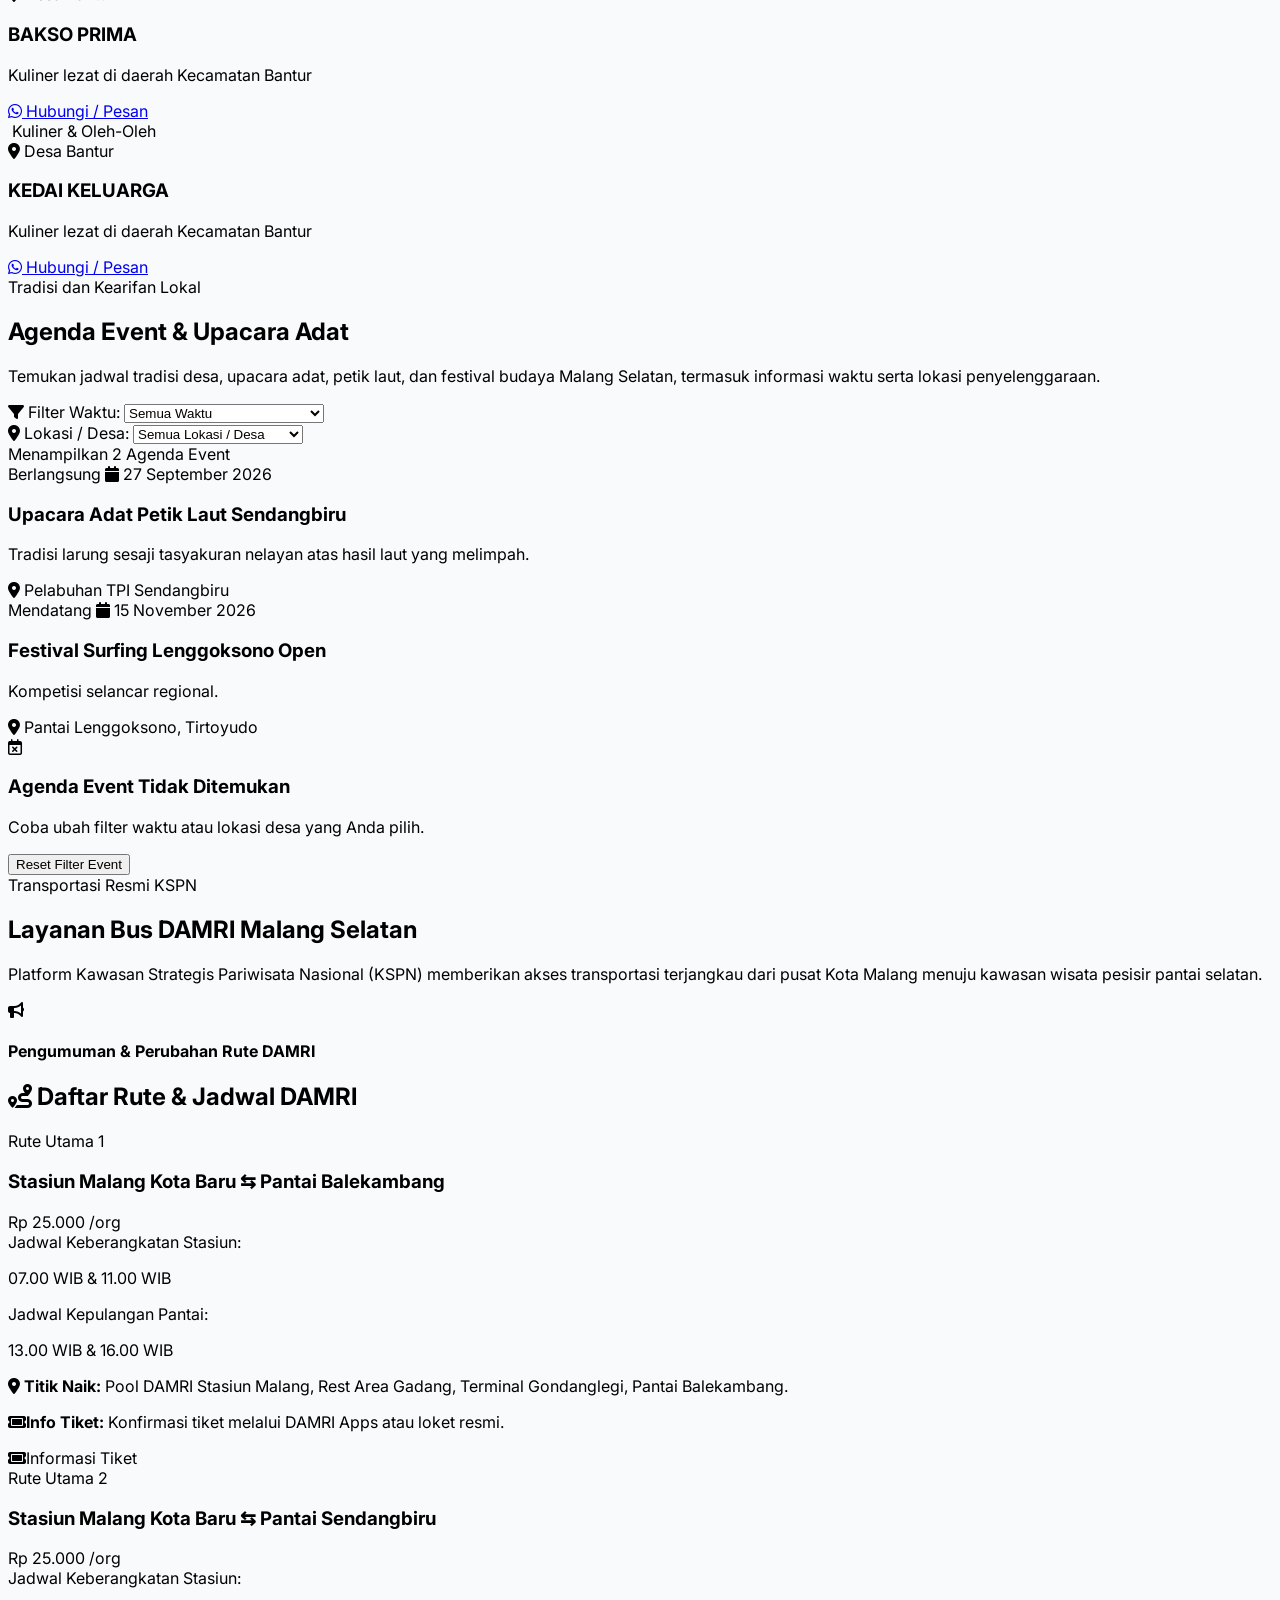
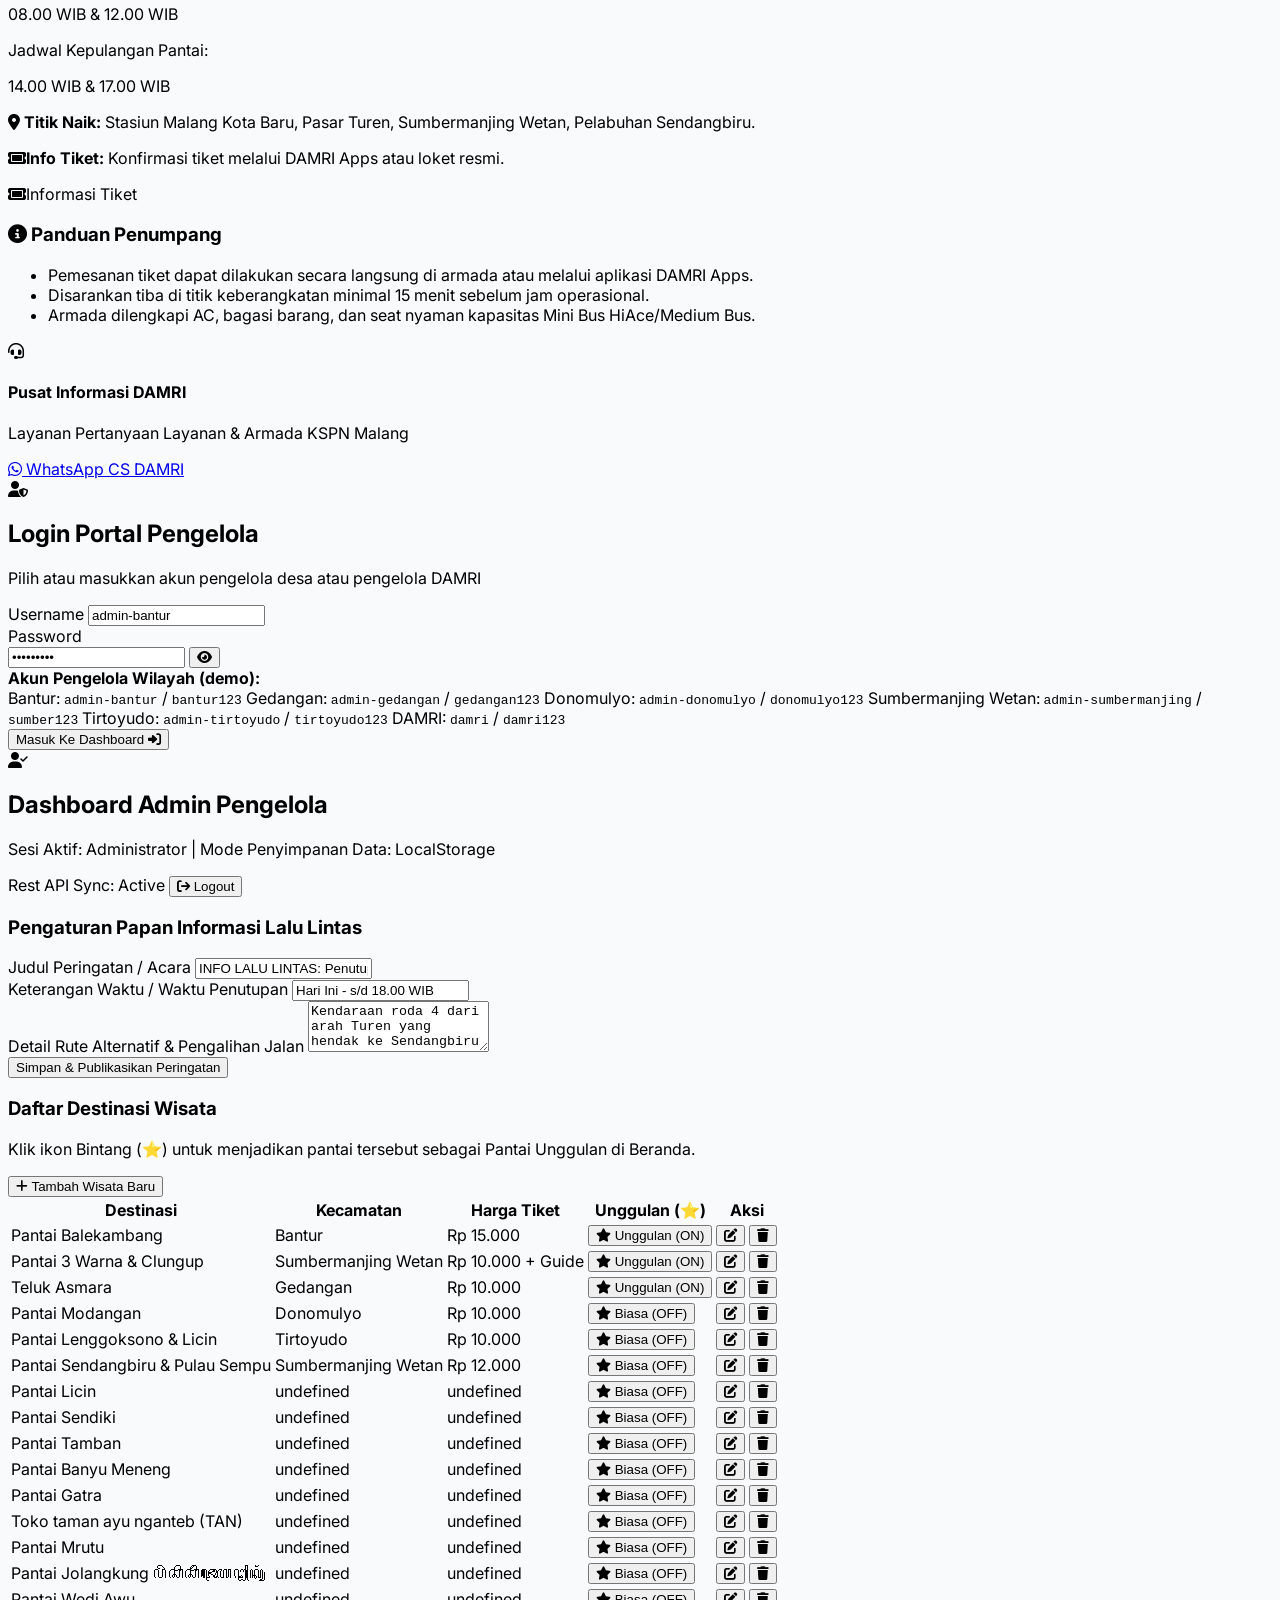
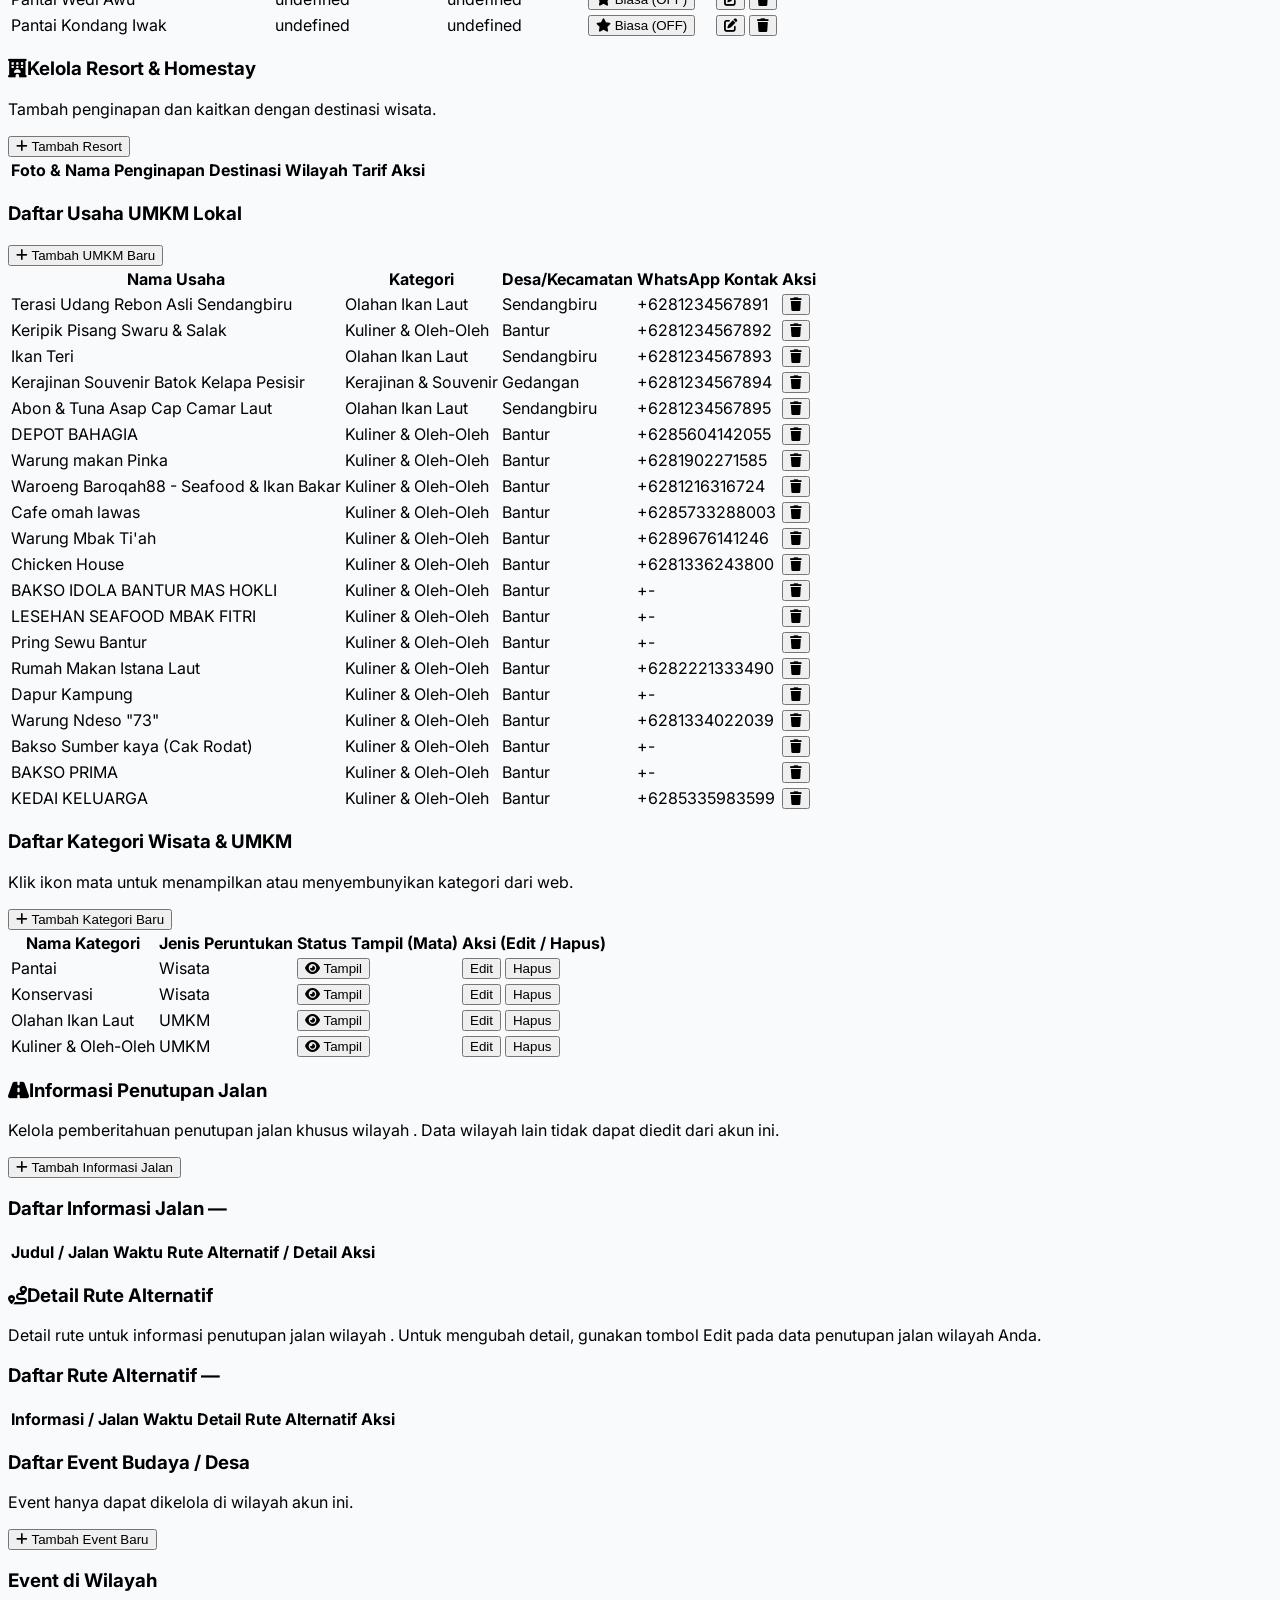
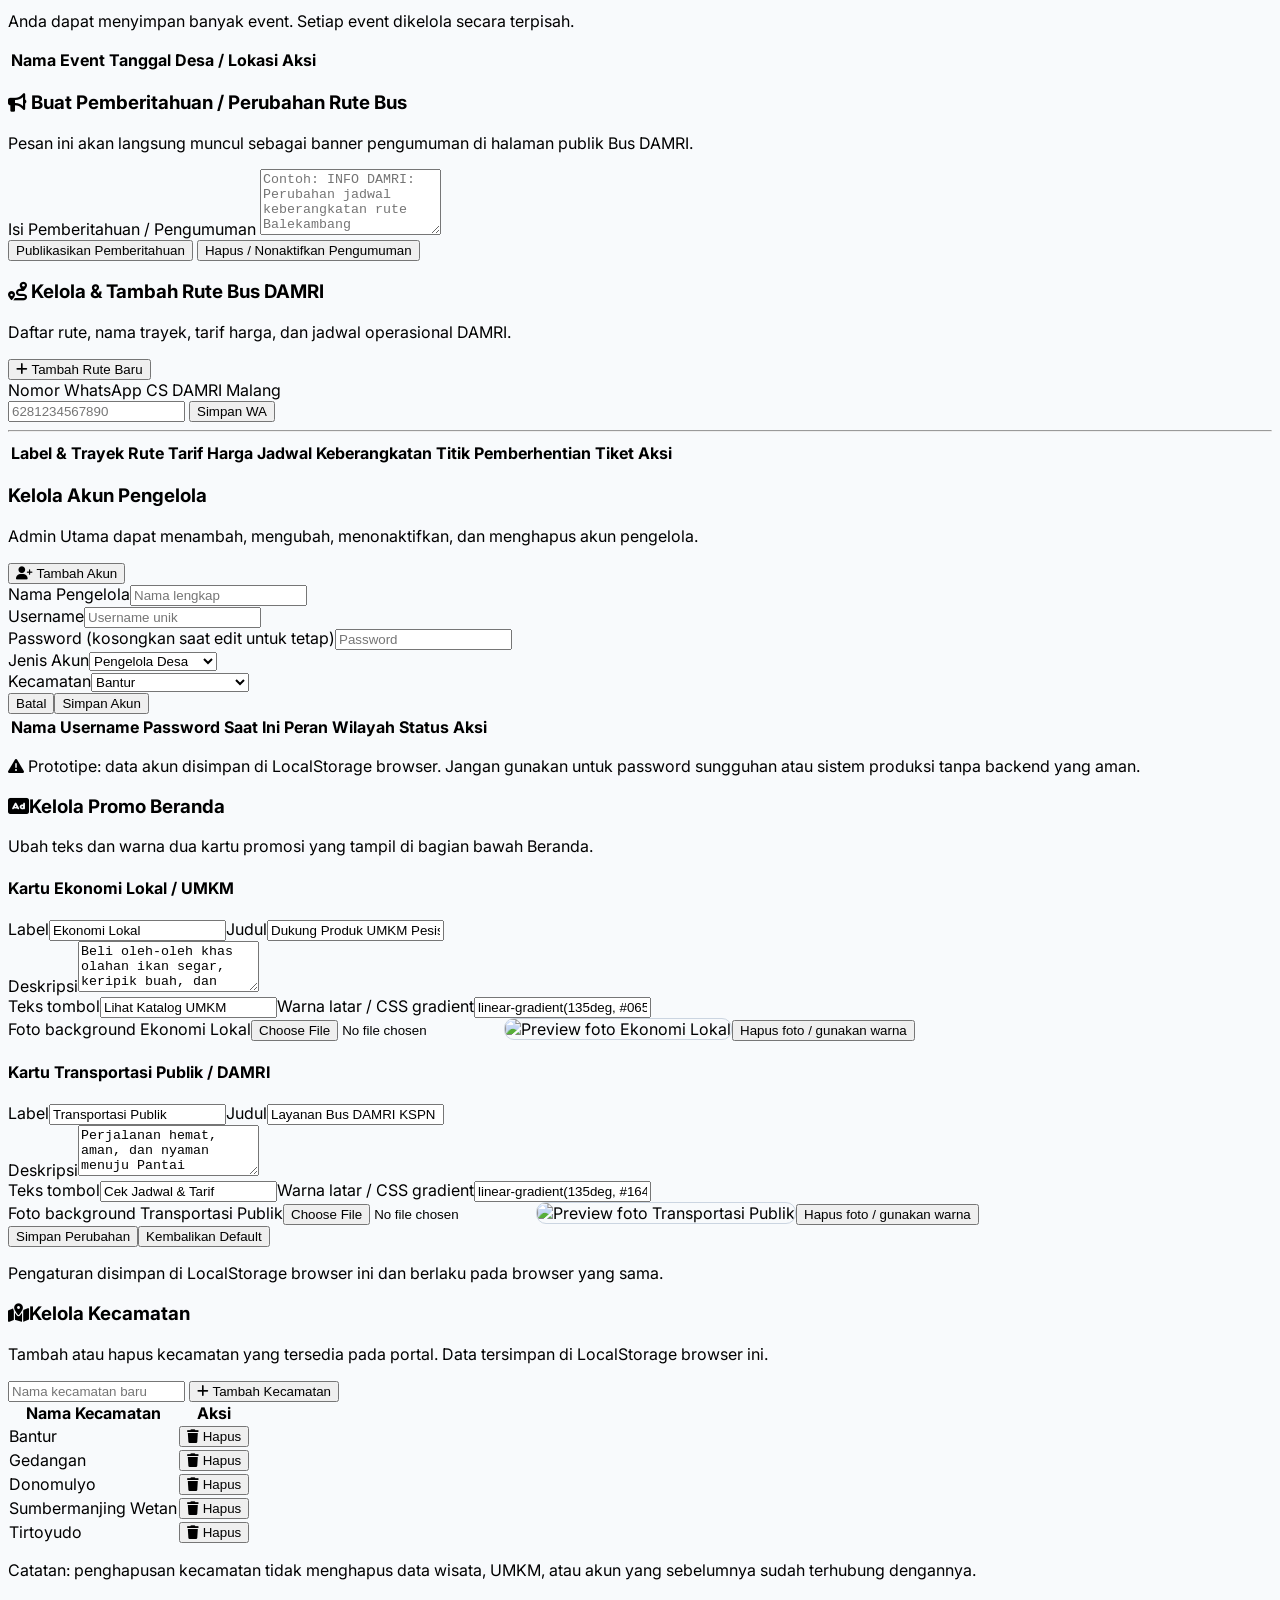
==== commit 71279b7d: "Update photo gallery to automatic slideshow" ====
--- a/index.html
+++ b/index.html
@@ -187,7 +187,7 @@
                 </div>
             </div>
 
-            <!-- GALERI FOTO BERANDA -->
+            <!-- GALERI FOTO BERANDA: SLIDESHOW OTOMATIS -->
             <section id="home-photo-gallery" class="max-w-7xl mx-auto px-4 sm:px-6 lg:px-8 pt-10">
                 <div class="flex flex-col sm:flex-row sm:items-end sm:justify-between gap-2 mb-5">
                     <div>
@@ -196,18 +196,84 @@
                     </div>
                     <p class="text-sm text-slate-500">Jelajahi pesona pantai dan alam pesisir.</p>
                 </div>
-                <div class="grid grid-cols-1 sm:grid-cols-2 lg:grid-cols-3 gap-5">
-                    <figure class="group overflow-hidden rounded-2xl shadow-md bg-slate-100">
-                        <img src="assets/Beranda1.png" alt="Pemandangan jembatan dan laut tropis" loading="lazy" class="w-full h-56 sm:h-64 object-cover transition duration-500 group-hover:scale-105">
-                    </figure>
-                    <figure class="group overflow-hidden rounded-2xl shadow-md bg-slate-100">
-                        <img src="assets/Beranda2.png" alt="Panorama pantai tropis saat senja" loading="lazy" class="w-full h-56 sm:h-64 object-cover transition duration-500 group-hover:scale-105">
-                    </figure>
-                    <figure class="group overflow-hidden rounded-2xl shadow-md bg-slate-100">
-                        <img src="assets/Beranda3.png" alt="Keindahan alam Malang Selatan" loading="lazy" class="w-full h-56 sm:h-64 object-cover transition duration-500 group-hover:scale-105">
-                    </figure>
-                </div>
+
+                <div id="home-gallery-slider" class="relative overflow-hidden rounded-2xl shadow-lg bg-slate-100"
+                     aria-roledescription="carousel" aria-label="Galeri foto Malang Selatan">
+                    <div class="relative h-64 sm:h-80 md:h-[440px]">
+                        <img class="home-gallery-slide absolute inset-0 w-full h-full object-cover opacity-100 transition-opacity duration-700"
+                             src="assets/Beranda1.png" alt="Pemandangan jembatan dan laut tropis" loading="eager">
+                        <img class="home-gallery-slide absolute inset-0 w-full h-full object-cover opacity-0 transition-opacity duration-700"
+                             src="assets/Beranda2.png" alt="Panorama pantai tropis saat senja" loading="lazy">
+                        <img class="home-gallery-slide absolute inset-0 w-full h-full object-cover opacity-0 transition-opacity duration-700"
+                             src="assets/Beranda3.png" alt="Keindahan alam Malang Selatan" loading="lazy">
+                        <div class="absolute inset-0 bg-gradient-to-t from-black/35 via-transparent to-transparent pointer-events-none"></div>
+                    </div>
+
+                    <button type="button" id="home-gallery-prev" aria-label="Foto sebelumnya"
+                            class="absolute left-3 sm:left-5 top-1/2 -translate-y-1/2 w-10 h-10 sm:w-12 sm:h-12 rounded-full bg-black/45 hover:bg-black/70 text-white text-2xl flex items-center justify-center transition">
+                        &#8249;
+                    </button>
+                    <button type="button" id="home-gallery-next" aria-label="Foto berikutnya"
+                            class="absolute right-3 sm:right-5 top-1/2 -translate-y-1/2 w-10 h-10 sm:w-12 sm:h-12 rounded-full bg-black/45 hover:bg-black/70 text-white text-2xl flex items-center justify-center transition">
+                        &#8250;
+                    </button>
+
+                    <div class="absolute bottom-4 left-0 right-0 flex items-center justify-center gap-2">
+                        <button type="button" class="home-gallery-dot w-2.5 h-2.5 rounded-full bg-white ring-2 ring-white/70" aria-label="Tampilkan foto 1" aria-current="true"></button>
+                        <button type="button" class="home-gallery-dot w-2.5 h-2.5 rounded-full bg-white/50 hover:bg-white" aria-label="Tampilkan foto 2" aria-current="false"></button>
+                        <button type="button" class="home-gallery-dot w-2.5 h-2.5 rounded-full bg-white/50 hover:bg-white" aria-label="Tampilkan foto 3" aria-current="false"></button>
+                    </div>
+                </div>
+                <p class="text-center text-xs text-slate-500 mt-2">Foto berganti otomatis setiap 4 detik. Gunakan tombol panah untuk menggeser.</p>
             </section>
+
+            <script>
+                (() => {
+                    const slider = document.getElementById('home-gallery-slider');
+                    if (!slider || slider.dataset.initialized === 'true') return;
+                    slider.dataset.initialized = 'true';
+
+                    const slides = Array.from(slider.querySelectorAll('.home-gallery-slide'));
+                    const dots = Array.from(slider.querySelectorAll('.home-gallery-dot'));
+                    const prev = document.getElementById('home-gallery-prev');
+                    const next = document.getElementById('home-gallery-next');
+                    let current = 0;
+                    let timer;
+
+                    function showSlide(index) {
+                        current = (index + slides.length) % slides.length;
+                        slides.forEach((slide, i) => {
+                            slide.classList.toggle('opacity-100', i === current);
+                            slide.classList.toggle('opacity-0', i !== current);
+                            slide.setAttribute('aria-hidden', i !== current ? 'true' : 'false');
+                        });
+                        dots.forEach((dot, i) => {
+                            dot.classList.toggle('bg-white', i === current);
+                            dot.classList.toggle('bg-white/50', i !== current);
+                            dot.setAttribute('aria-current', i === current ? 'true' : 'false');
+                        });
+                    }
+
+                    function stopAutoSlide() {
+                        if (timer) window.clearInterval(timer);
+                    }
+                    function startAutoSlide() {
+                        stopAutoSlide();
+                        timer = window.setInterval(() => showSlide(current + 1), 4000);
+                    }
+
+                    prev.addEventListener('click', () => { showSlide(current - 1); startAutoSlide(); });
+                    next.addEventListener('click', () => { showSlide(current + 1); startAutoSlide(); });
+                    dots.forEach((dot, i) => dot.addEventListener('click', () => { showSlide(i); startAutoSlide(); }));
+                    slider.addEventListener('mouseenter', stopAutoSlide);
+                    slider.addEventListener('mouseleave', startAutoSlide);
+                    slider.addEventListener('focusin', stopAutoSlide);
+                    slider.addEventListener('focusout', startAutoSlide);
+
+                    showSlide(0);
+                    startAutoSlide();
+                })();
+            </script>
 
             <div class="max-w-7xl mx-auto px-4 sm:px-6 lg:px-8 -mt-6 relative z-10">
                 <div class="bg-white rounded-2xl p-4 shadow-md border border-slate-200/60">
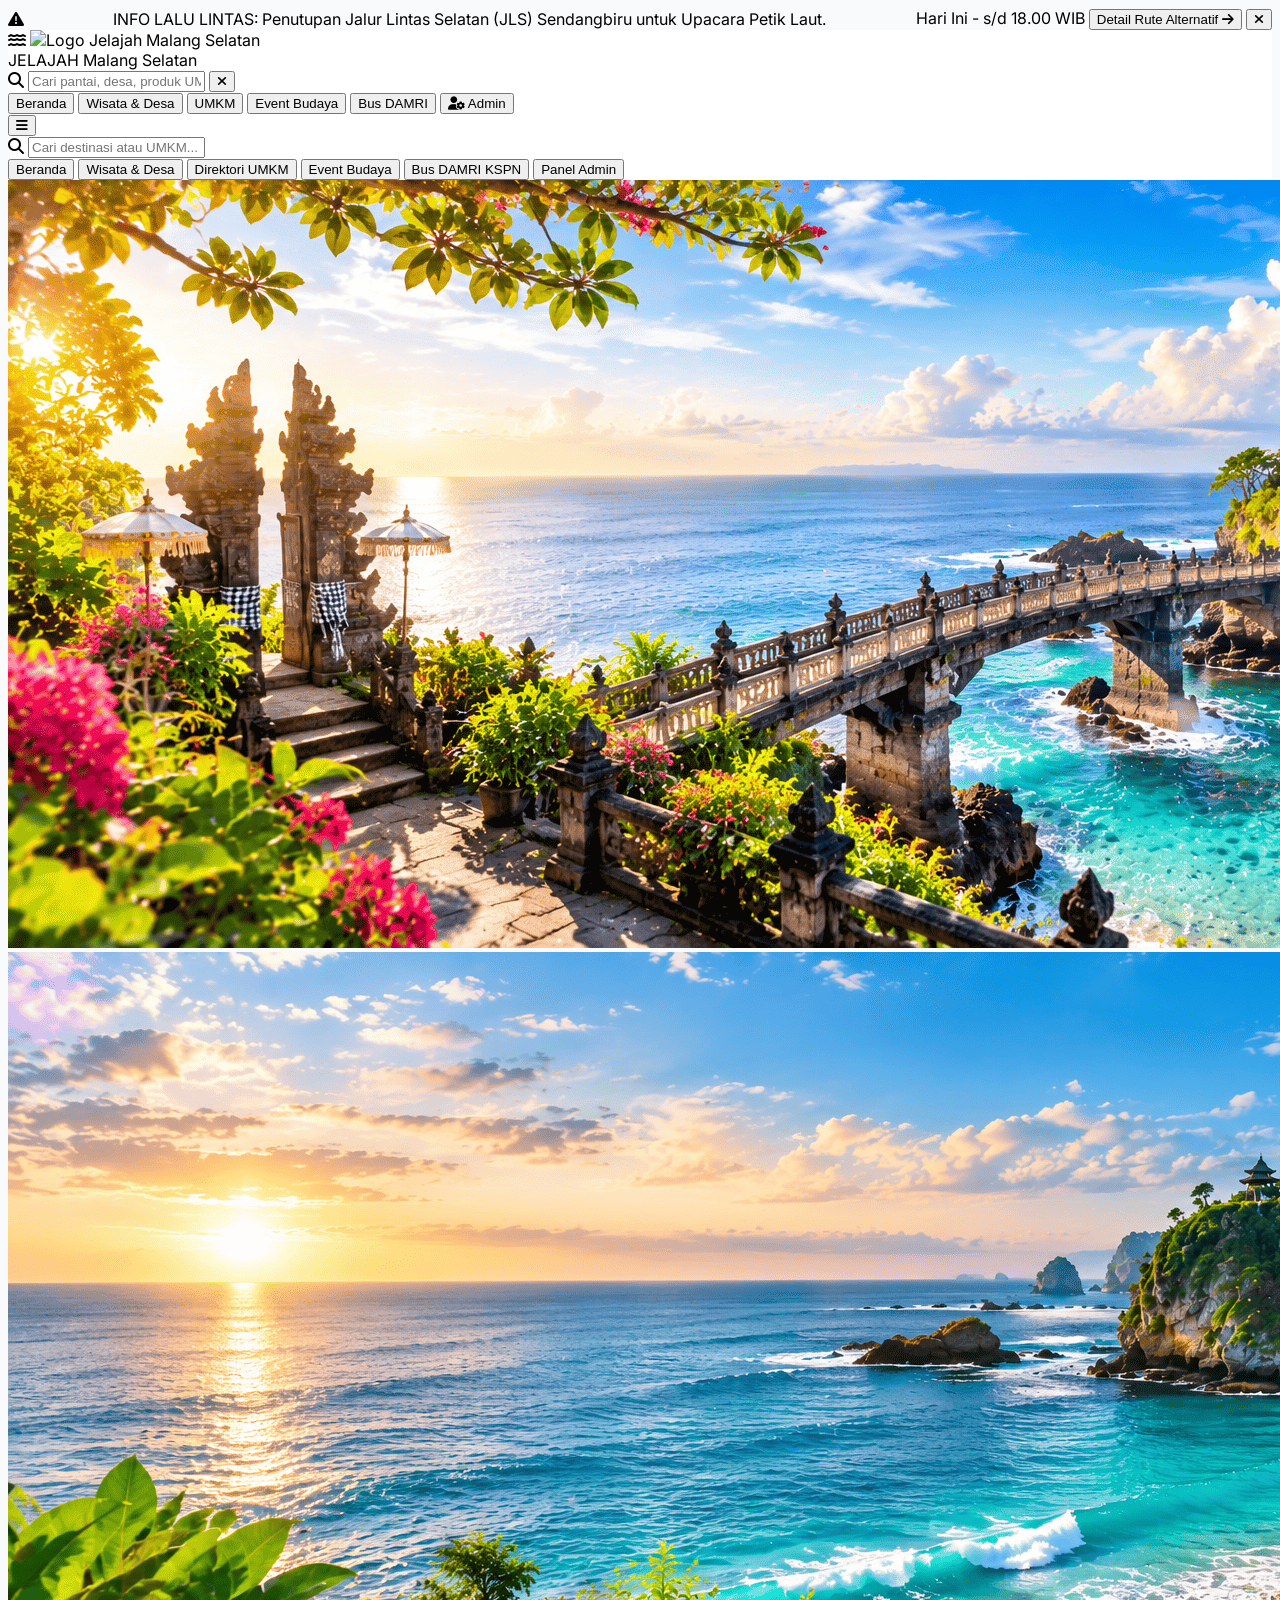
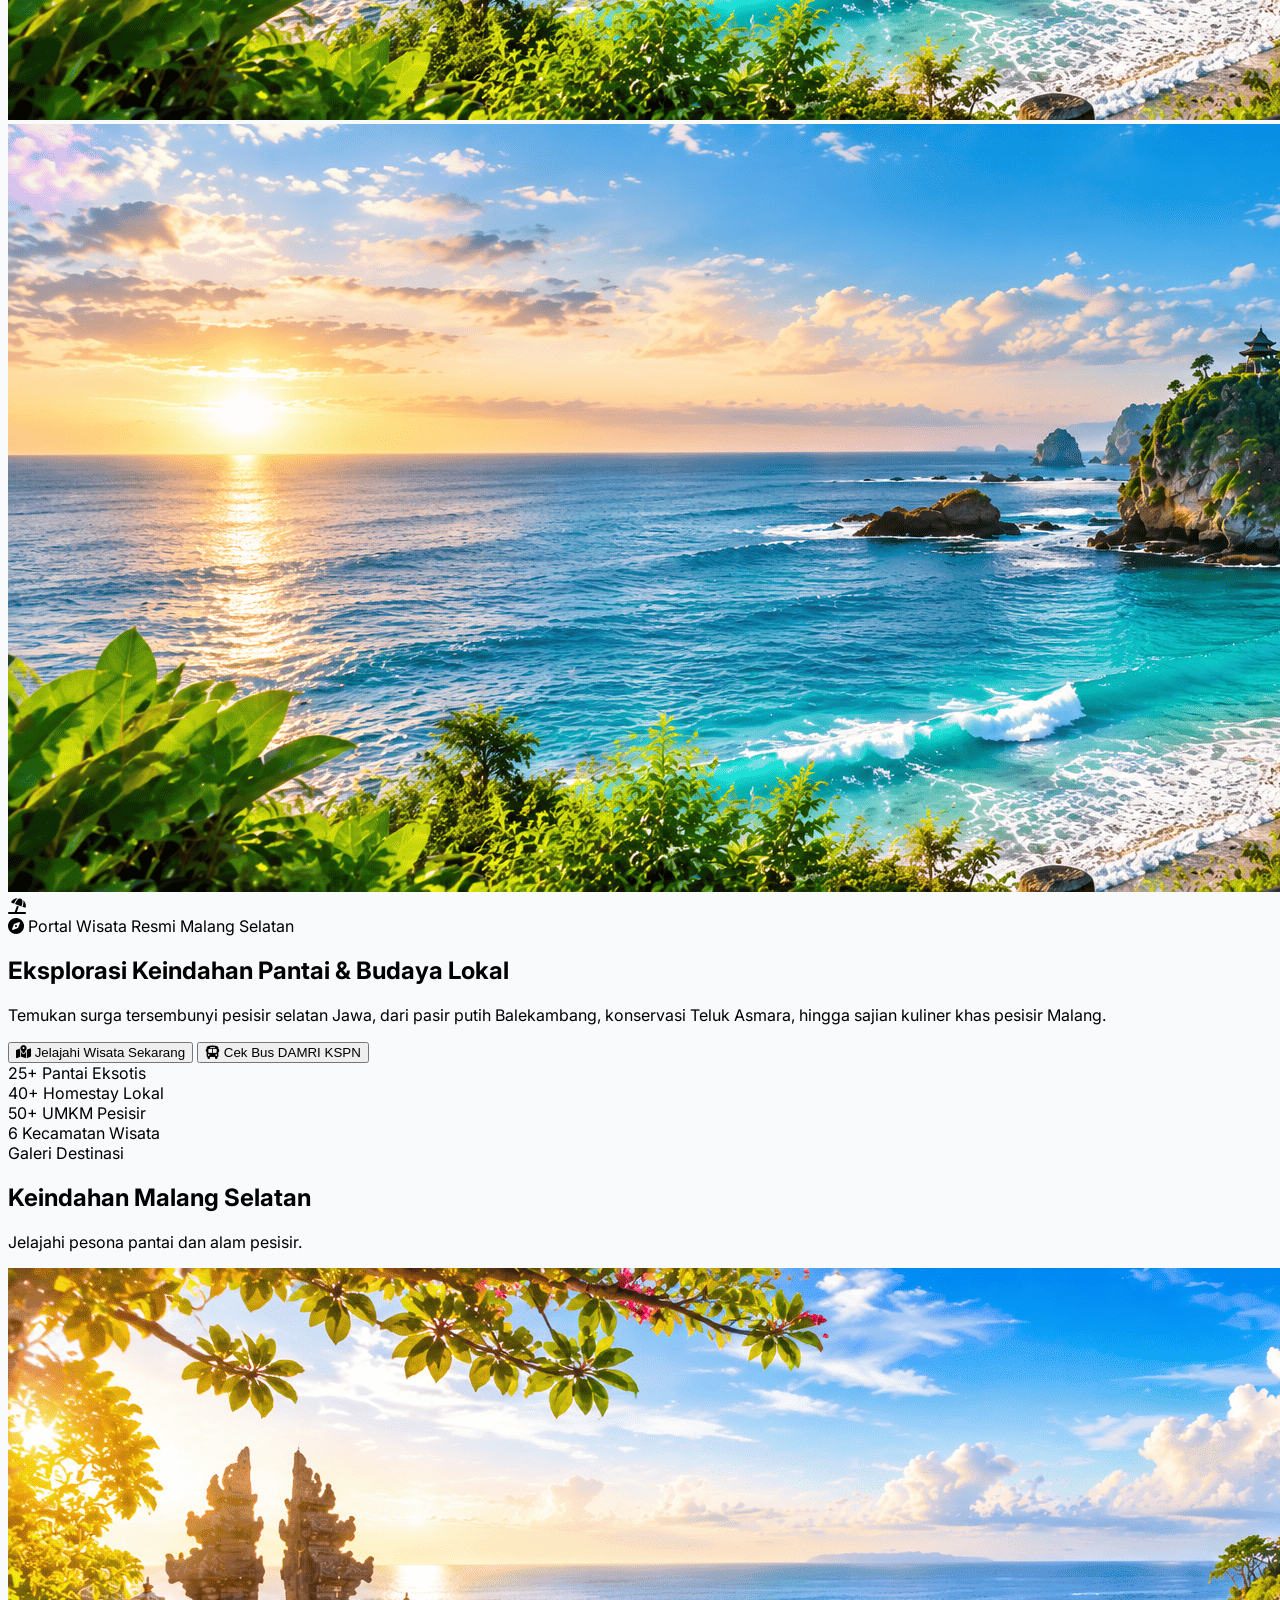
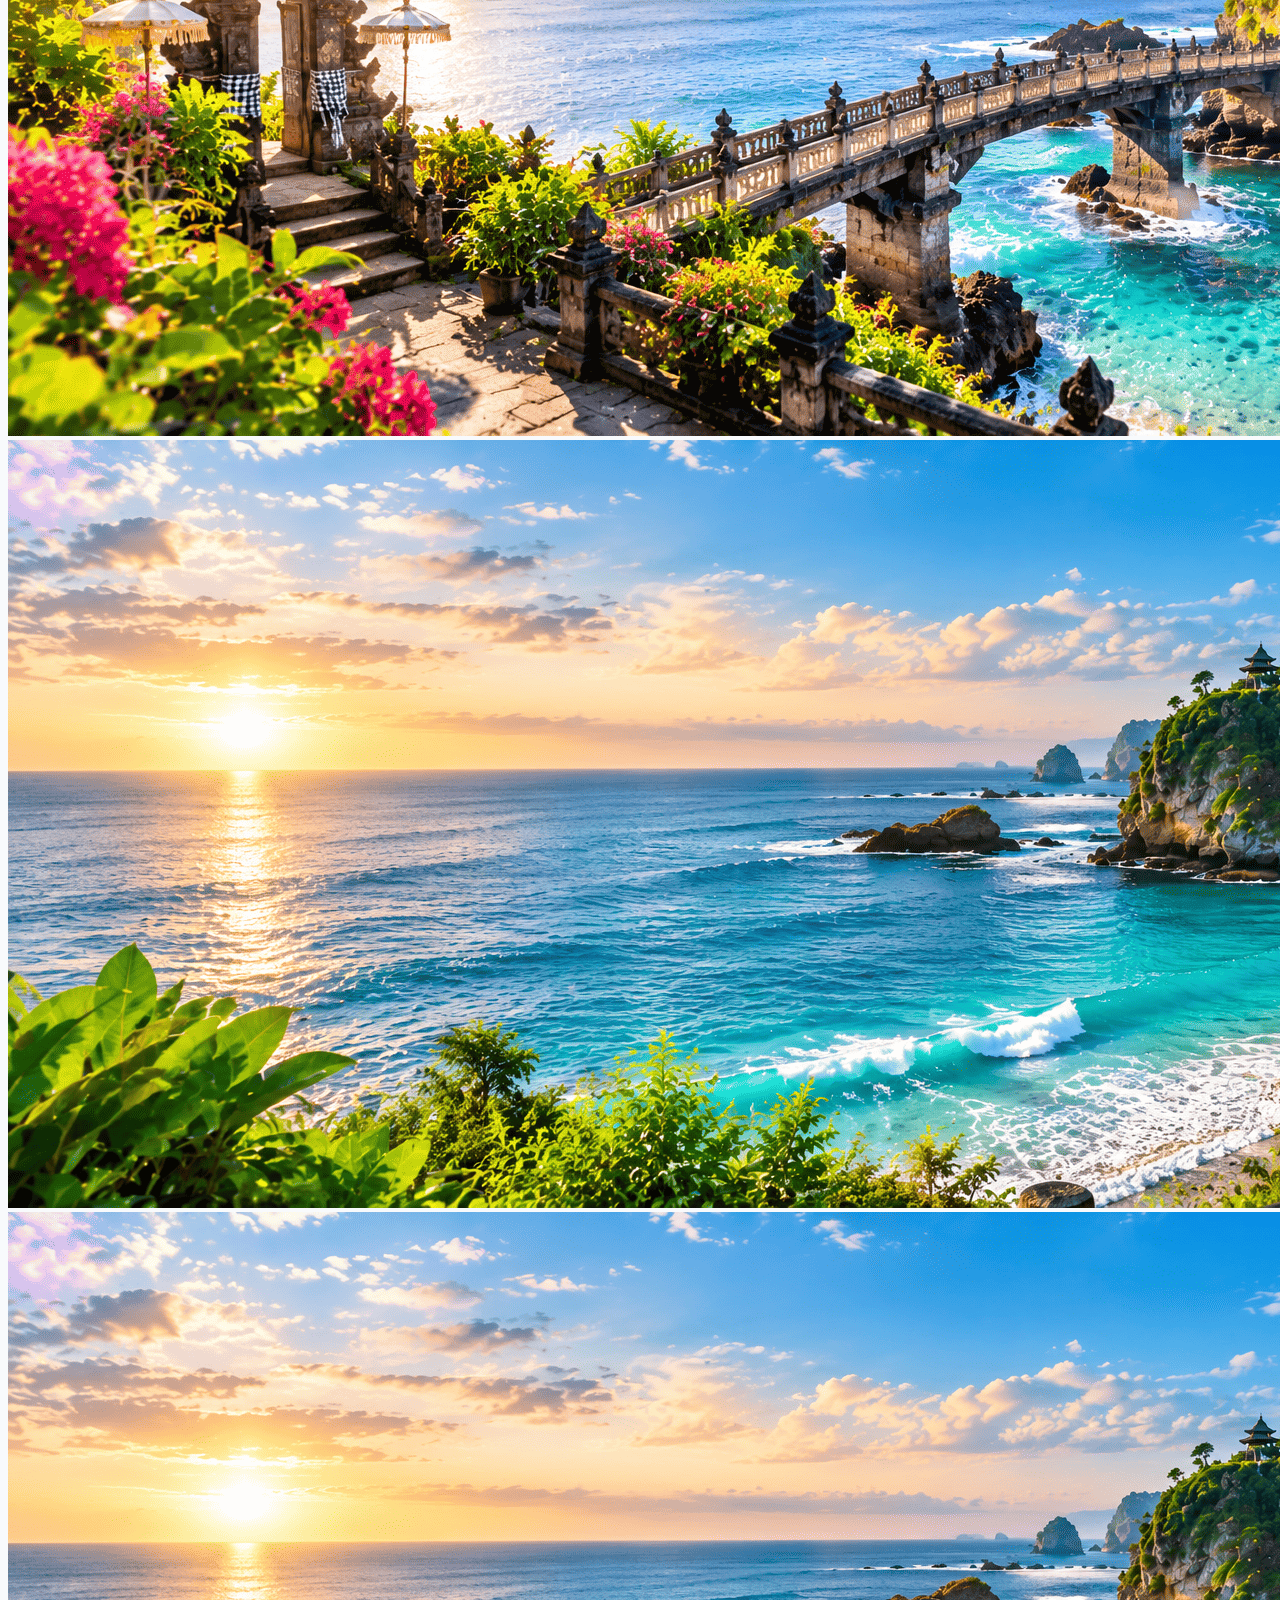
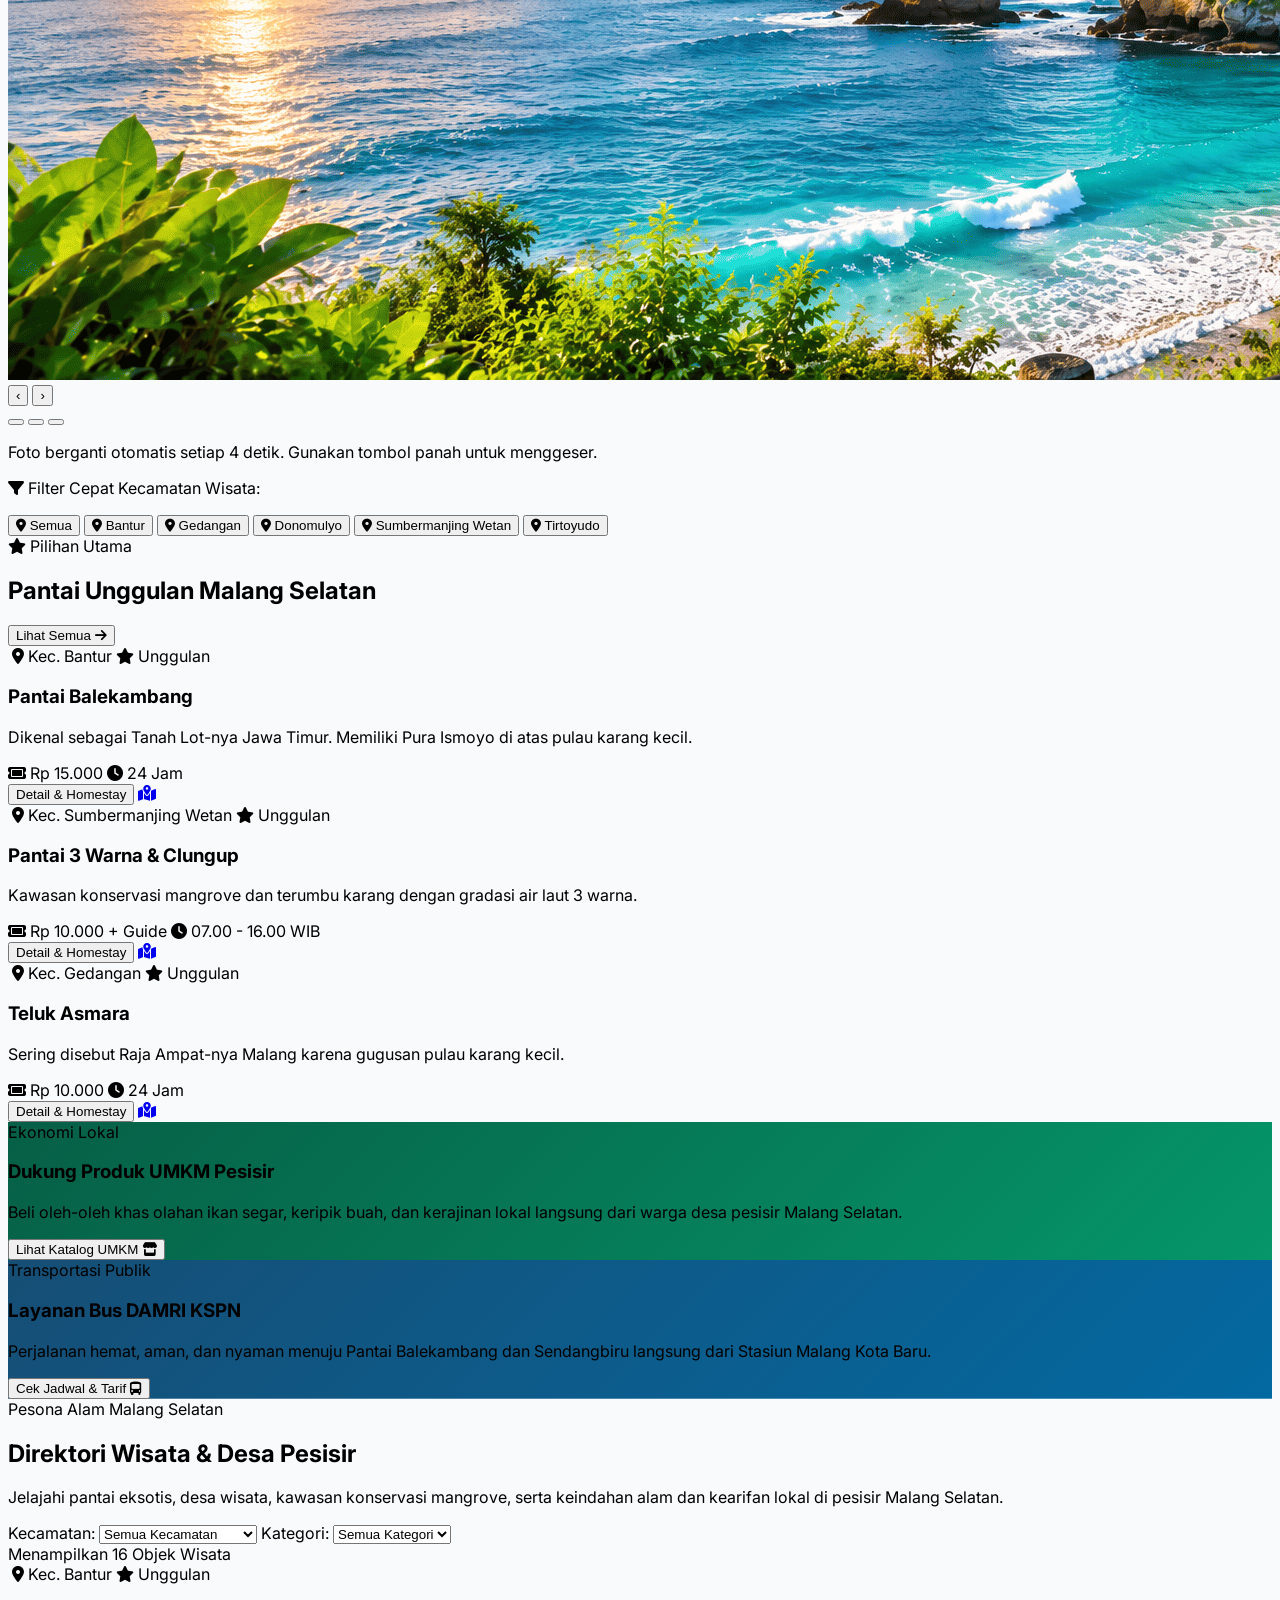
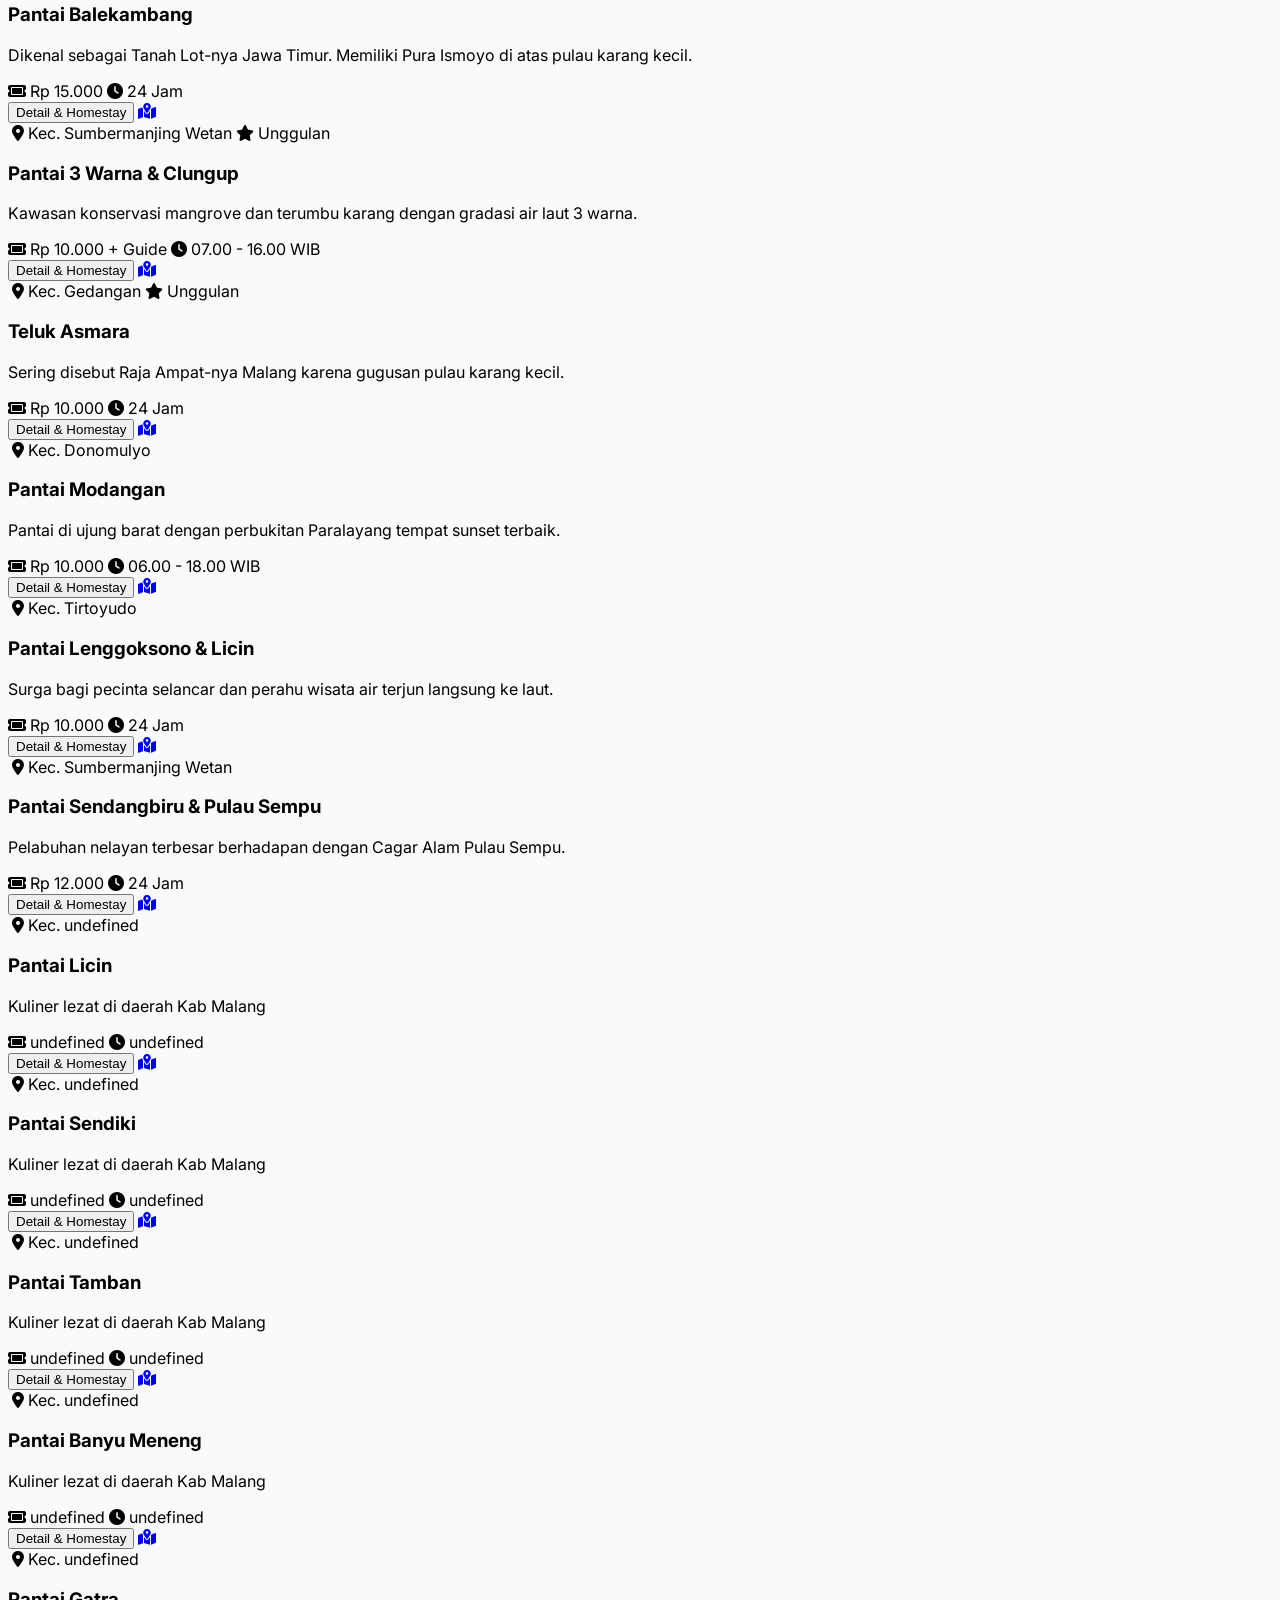
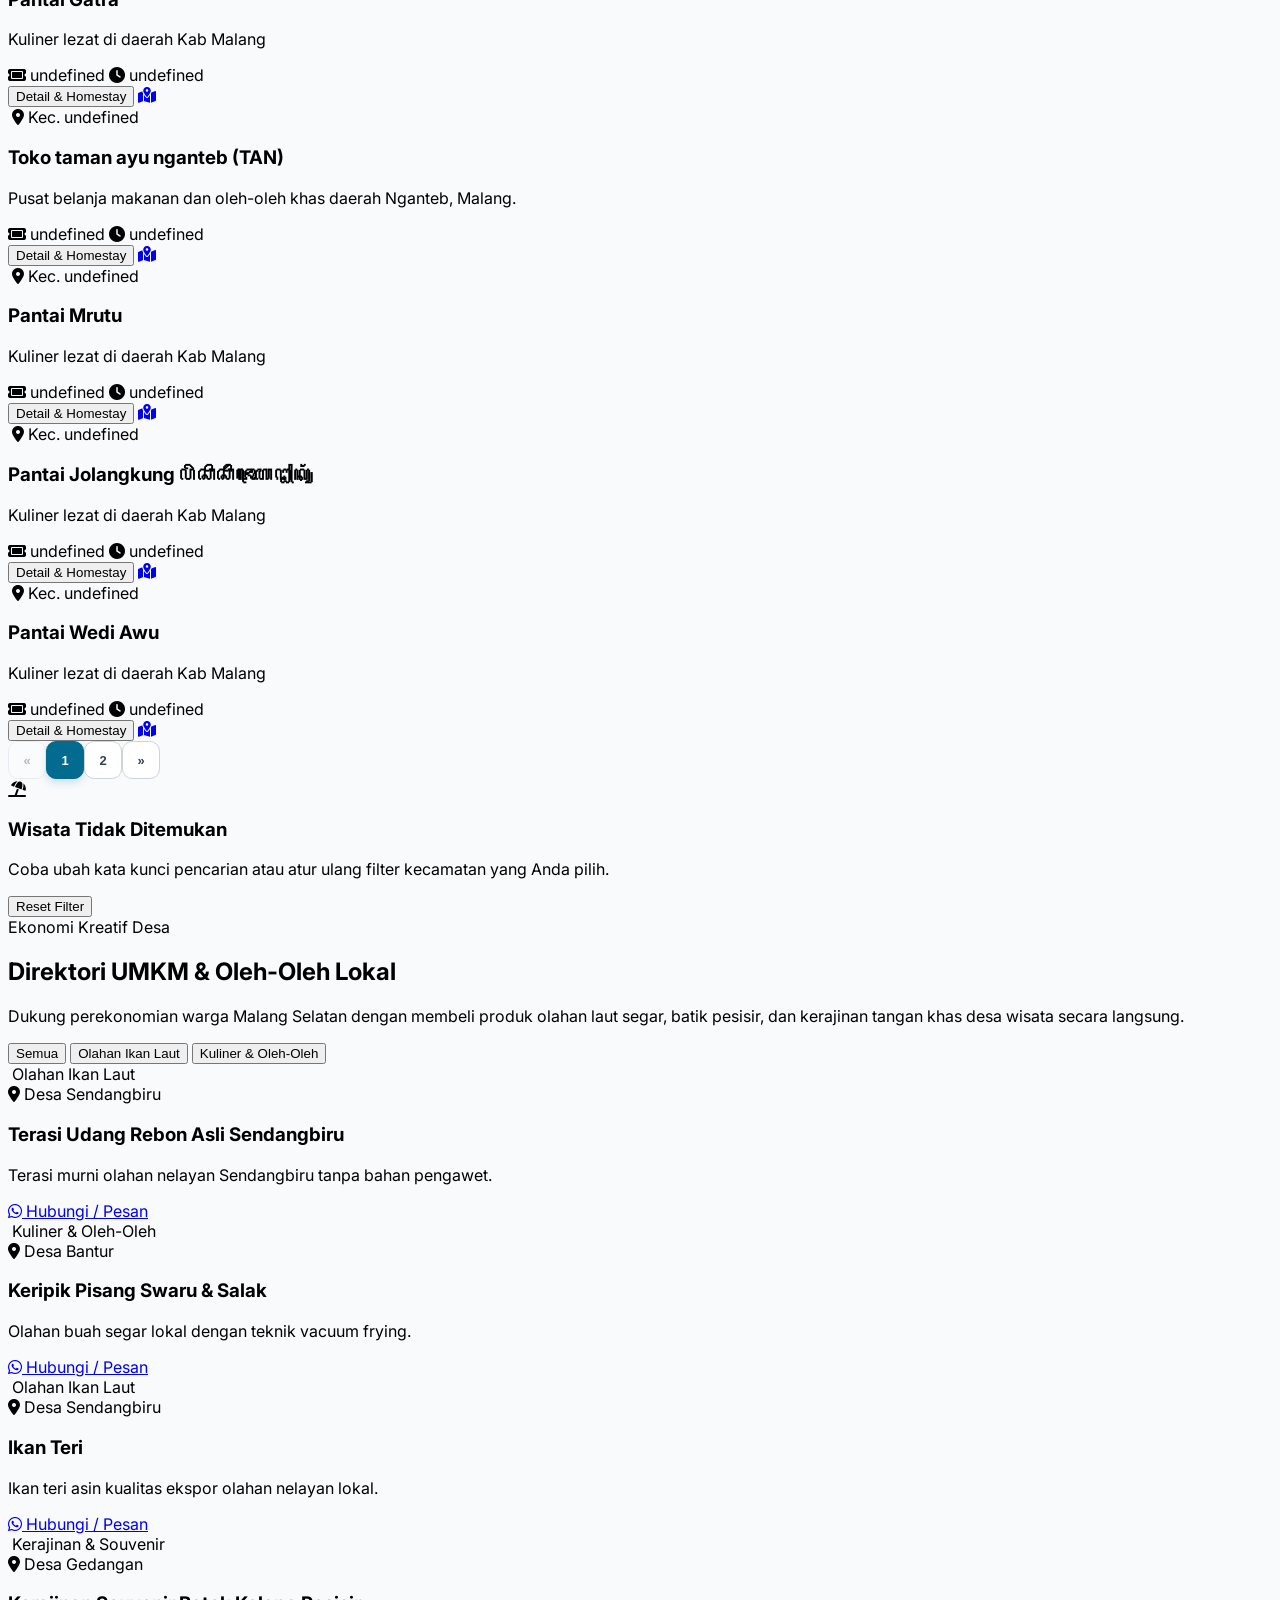
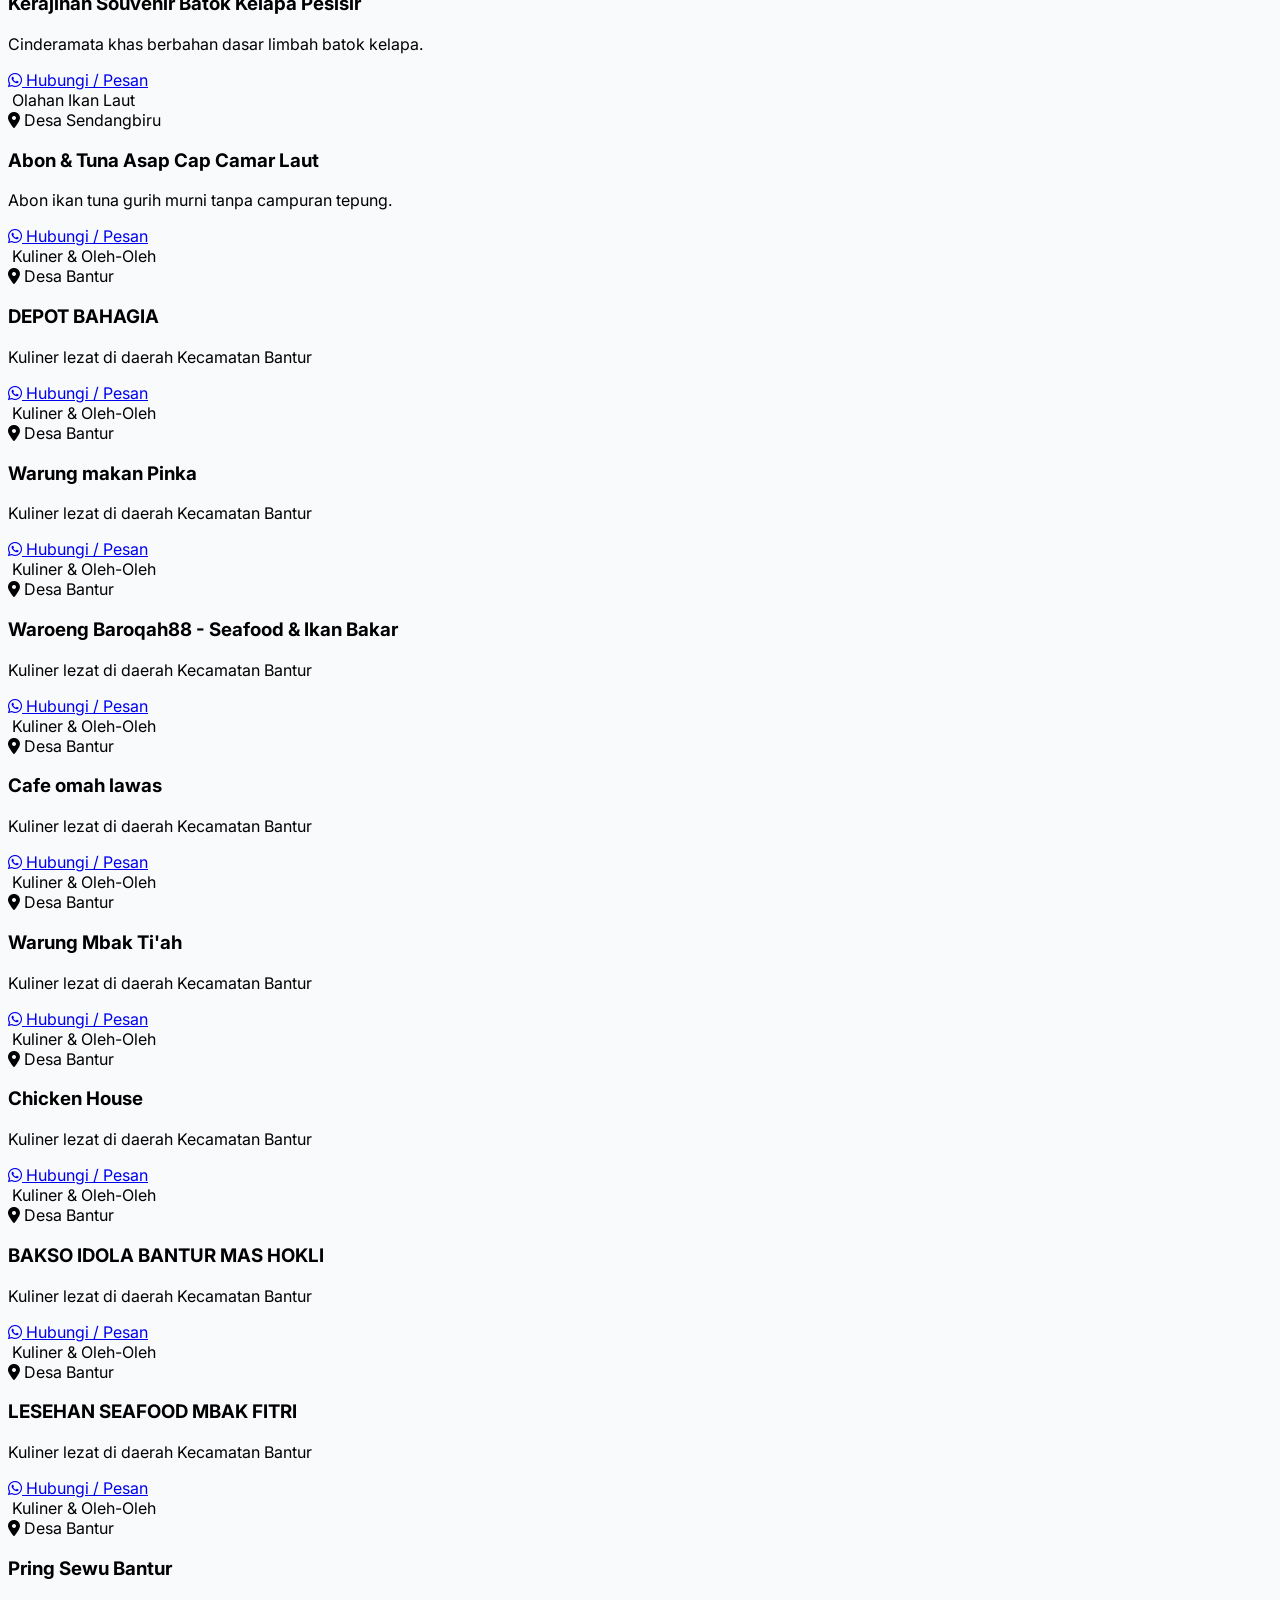
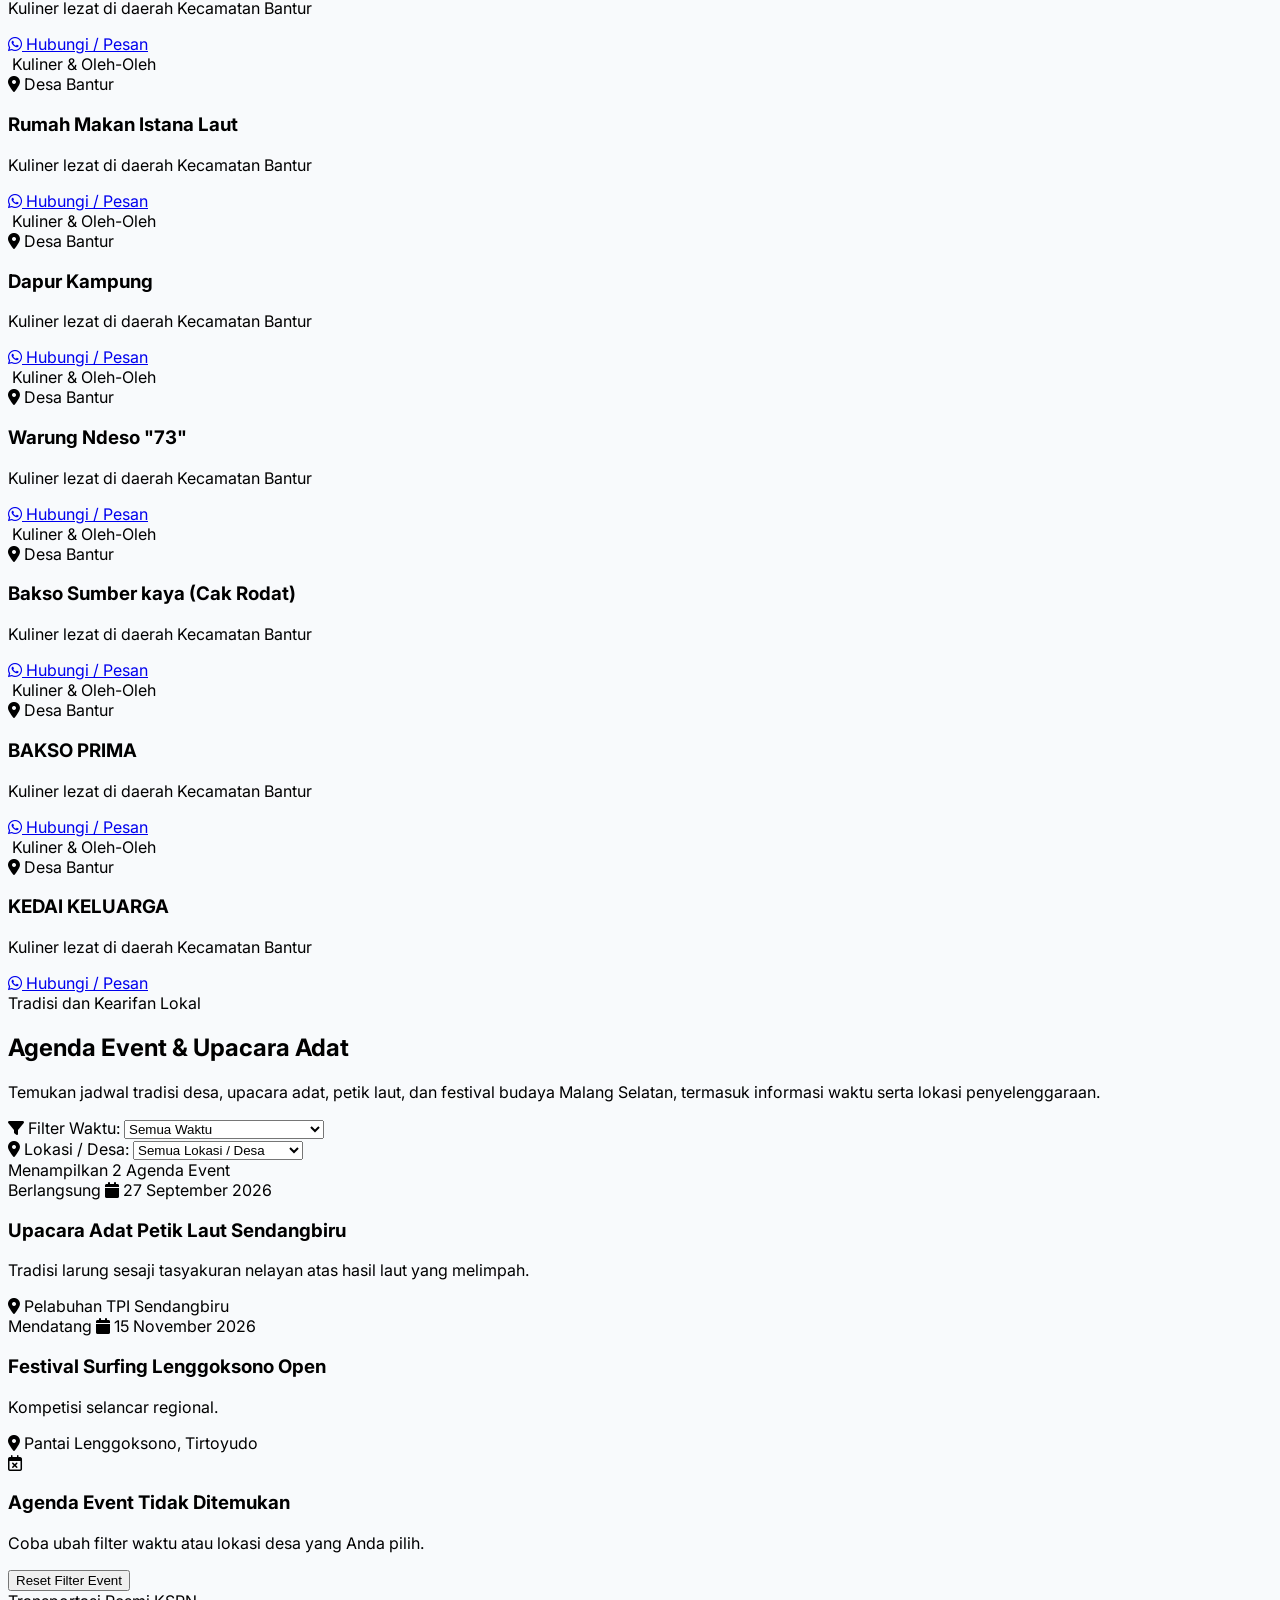
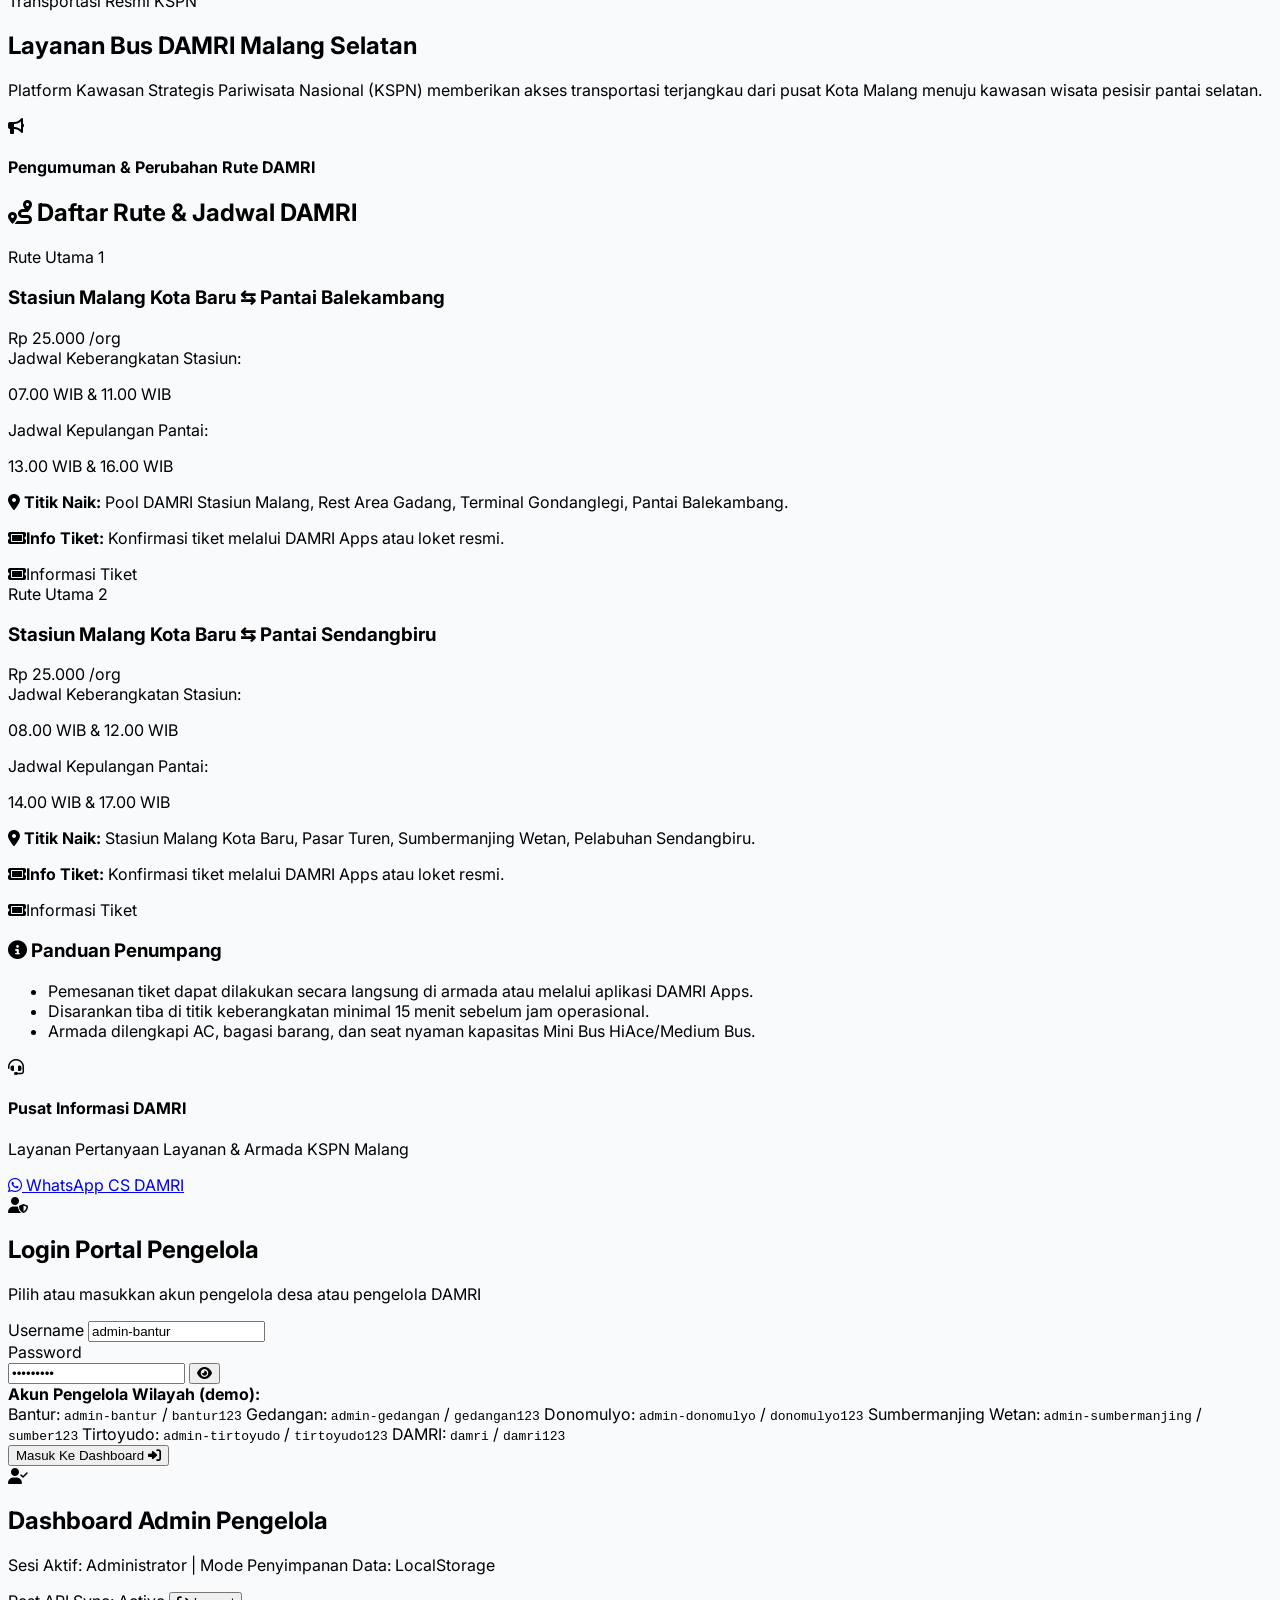
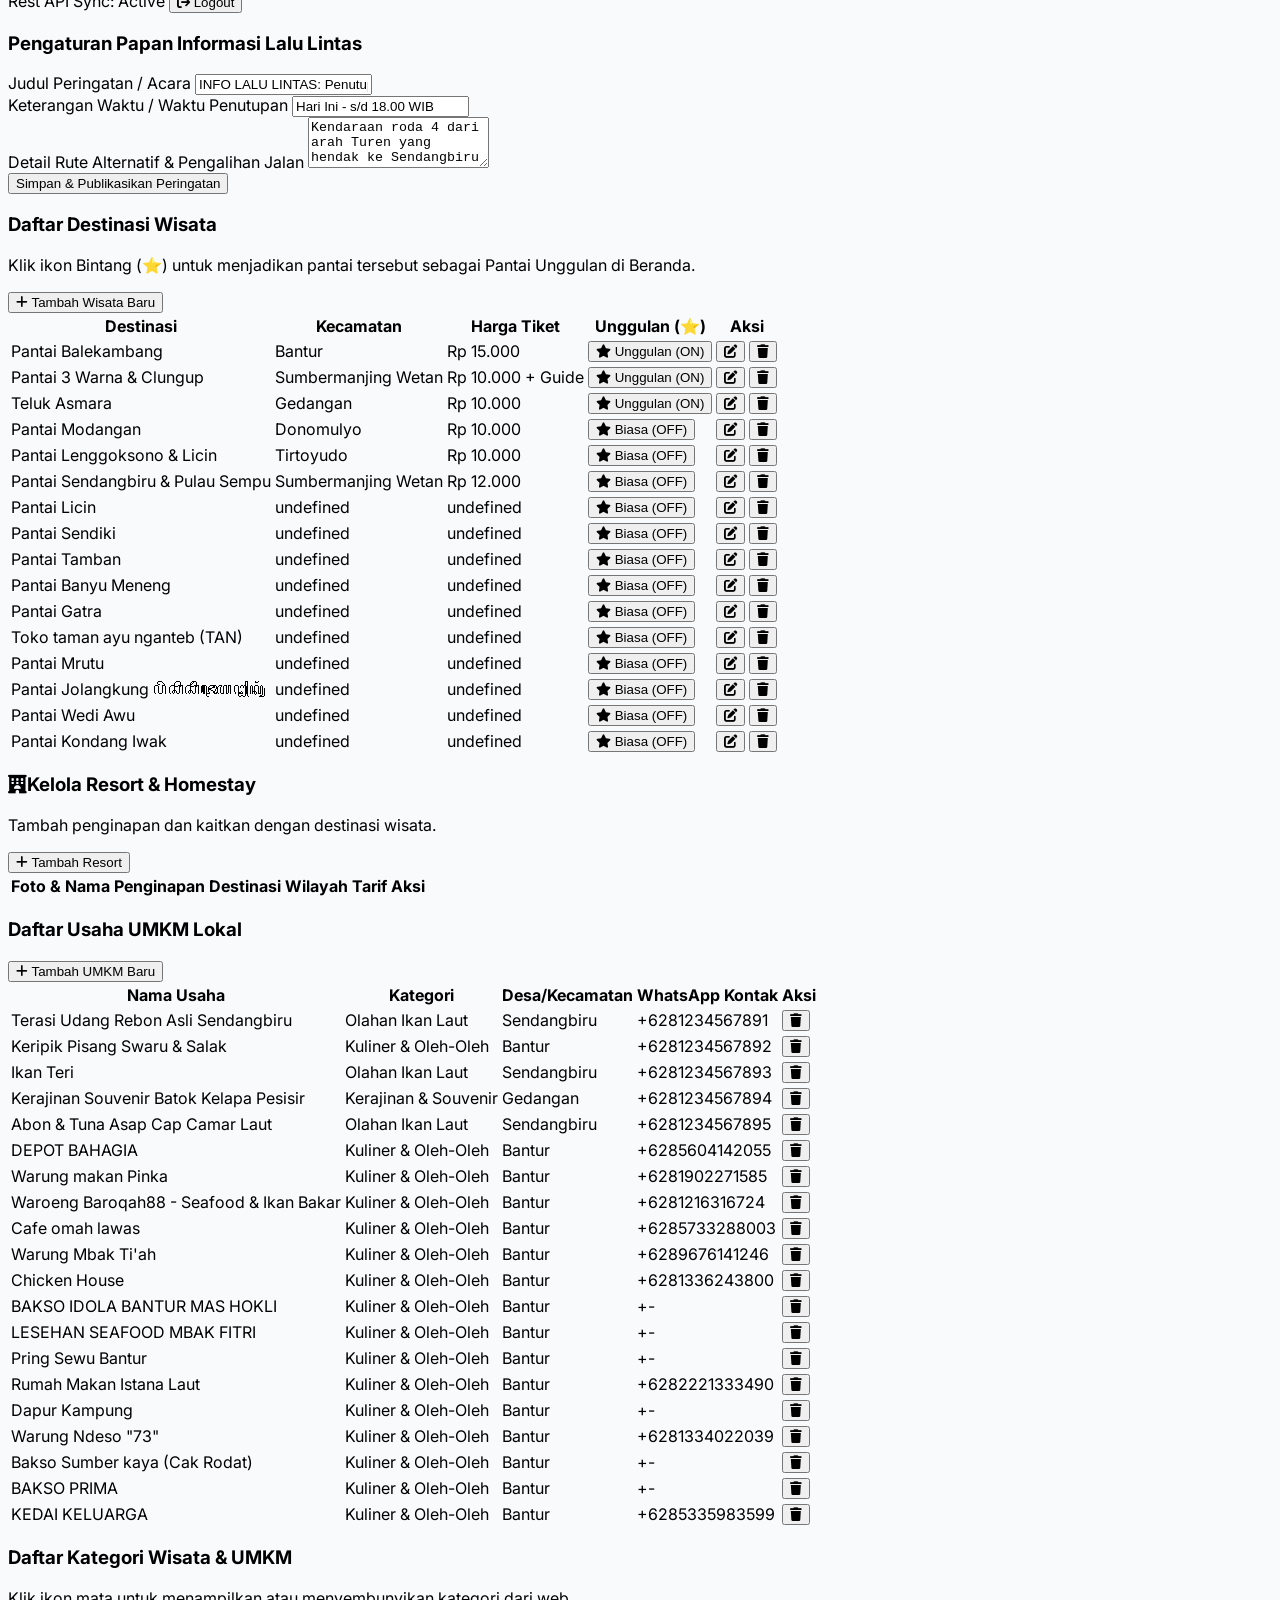
==== commit 2a160673: "Update index.html" ====
--- a/index.html
+++ b/index.html
@@ -139,13 +139,19 @@
         
         <!-- SECTION 1: BERANDA -->
         <section id="view-beranda" class="tab-view">
-            <div id="home-hero-background" class="relative bg-gradient-to-r from-coastal-900 via-coastal-600 to-nature-600 text-white overflow-hidden py-16 md:py-24 px-4 sm:px-6 lg:px-8">
-                <div class="absolute inset-0 bg-black/20 mix-blend-multiply"></div>
-                <div class="absolute -right-10 -bottom-20 opacity-20 pointer-events-none">
+            <div id="home-hero-background" class="relative bg-coastal-900 text-white overflow-hidden py-16 md:py-24 px-4 sm:px-6 lg:px-8">
+                <!-- Background slideshow: foto berganti otomatis di belakang teks hero -->
+                <div id="home-hero-slides" class="absolute inset-0" aria-hidden="true">
+                    <img src="assets/Beranda1.png" alt="" class="home-hero-slide absolute inset-0 w-full h-full object-cover opacity-100 transition-opacity duration-1000">
+                    <img src="assets/Beranda2.png" alt="" class="home-hero-slide absolute inset-0 w-full h-full object-cover opacity-0 transition-opacity duration-1000">
+                    <img src="assets/Beranda3.png" alt="" class="home-hero-slide absolute inset-0 w-full h-full object-cover opacity-0 transition-opacity duration-1000">
+                </div>
+                <div class="absolute inset-0 z-[1] bg-slate-950/55"></div>
+                <div class="absolute z-[2] -right-10 -bottom-20 opacity-20 pointer-events-none">
                     <i class="fa-solid fa-umbrella-beach text-[300px]"></i>
                 </div>
                 
-                <div class="relative max-w-7xl mx-auto text-center md:text-left flex flex-col md:flex-row items-center justify-between gap-8">
+                <div class="relative z-10 max-w-7xl mx-auto text-center md:text-left flex flex-col md:flex-row items-center justify-between gap-8">
                     <div class="max-w-2xl">
                         <span class="inline-block px-3.5 py-1.5 rounded-full bg-sand-500/20 border border-sand-500/40 text-sand-500 font-semibold text-xs uppercase tracking-wider mb-4">
                             <i class="fa-solid fa-compass mr-1"></i> Portal Wisata Resmi Malang Selatan
@@ -186,6 +192,39 @@
                     </div>
                 </div>
             </div>
+
+            <script>
+                // Slideshow foto background banner utama Beranda
+                (() => {
+                    const hero = document.getElementById('home-hero-background');
+                    const slideBox = document.getElementById('home-hero-slides');
+                    if (!hero || !slideBox || hero.dataset.slideshowReady === 'true') return;
+
+                    hero.dataset.slideshowReady = 'true';
+                    const slides = Array.from(slideBox.querySelectorAll('.home-hero-slide'));
+                    if (slides.length < 2) return;
+
+                    let active = 0;
+                    let intervalId;
+
+                    const showNextHeroImage = () => {
+                        slides[active].classList.remove('opacity-100');
+                        slides[active].classList.add('opacity-0');
+                        active = (active + 1) % slides.length;
+                        slides[active].classList.remove('opacity-0');
+                        slides[active].classList.add('opacity-100');
+                    };
+
+                    const startHeroSlideshow = () => {
+                        window.clearInterval(intervalId);
+                        intervalId = window.setInterval(showNextHeroImage, 5000);
+                    };
+
+                    hero.addEventListener('mouseenter', () => window.clearInterval(intervalId));
+                    hero.addEventListener('mouseleave', startHeroSlideshow);
+                    startHeroSlideshow();
+                })();
+            </script>
 
             <!-- GALERI FOTO BERANDA: SLIDESHOW OTOMATIS -->
             <section id="home-photo-gallery" class="max-w-7xl mx-auto px-4 sm:px-6 lg:px-8 pt-10">
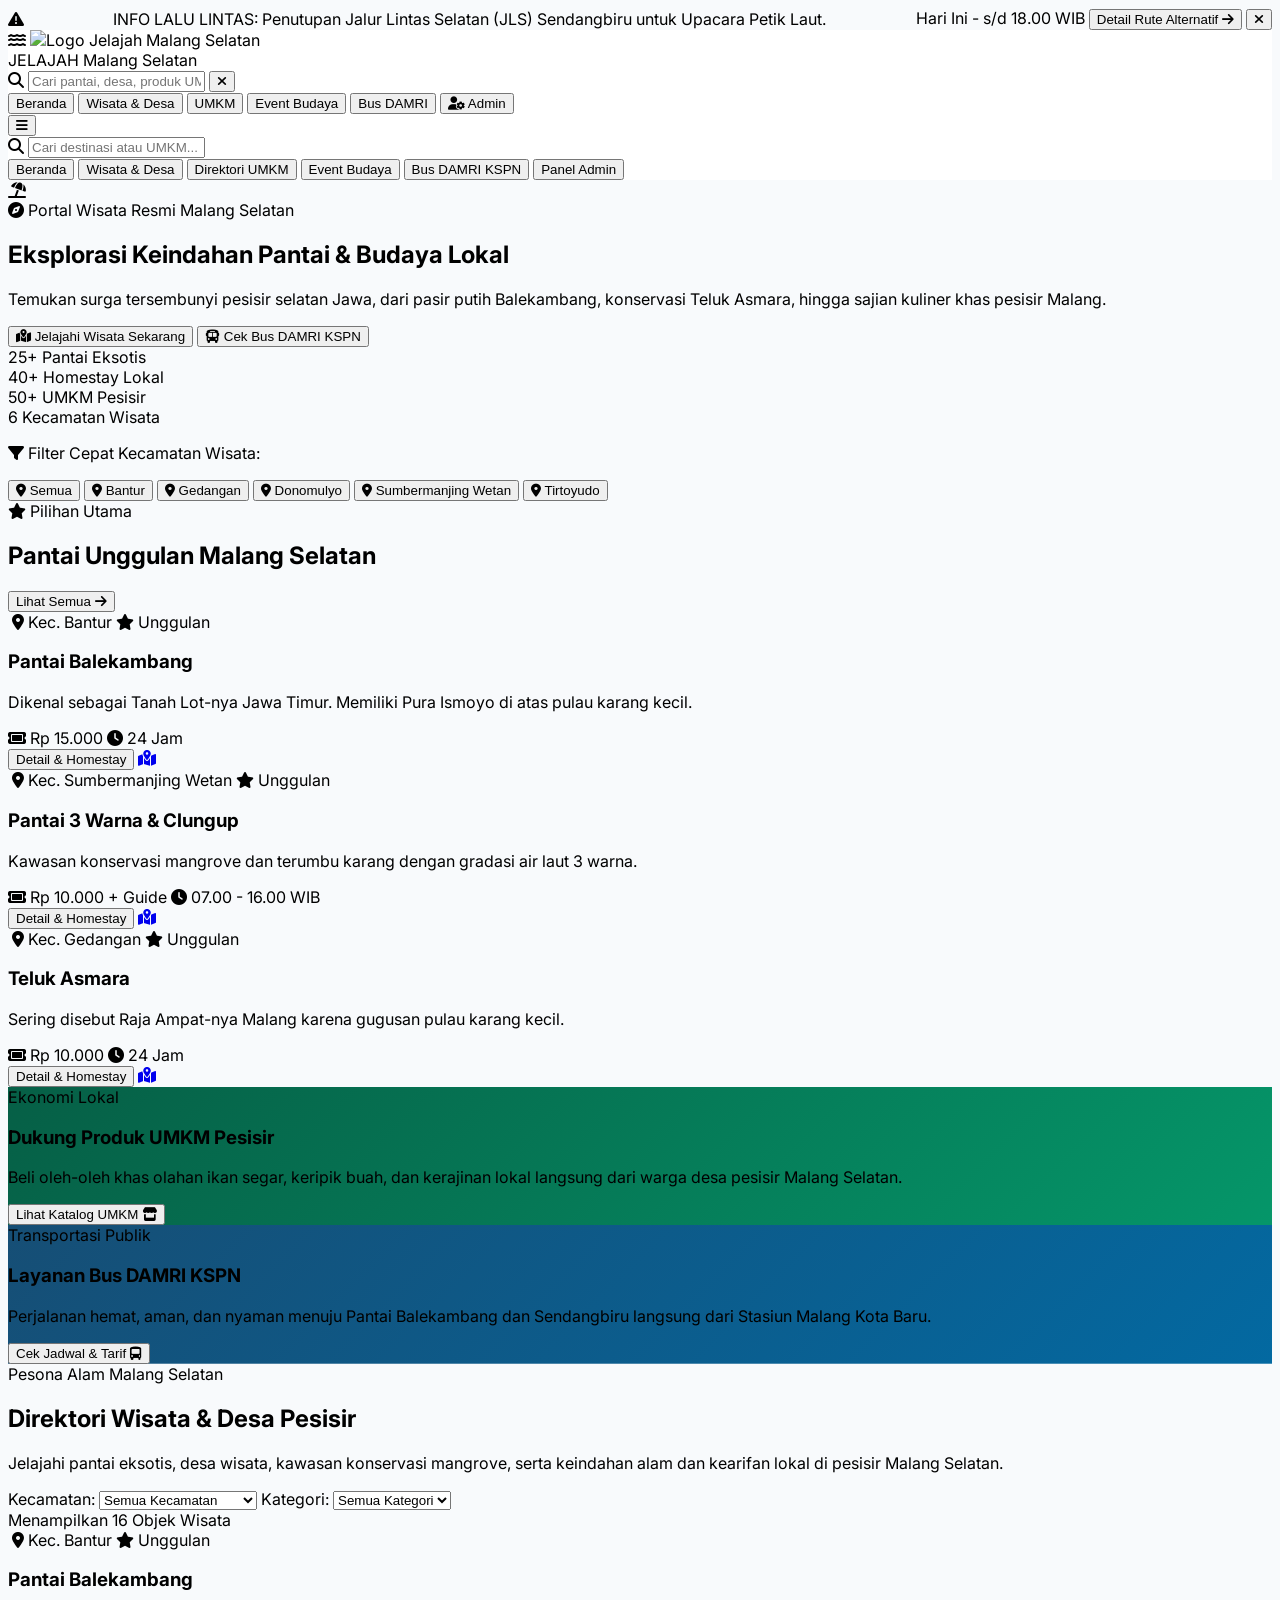
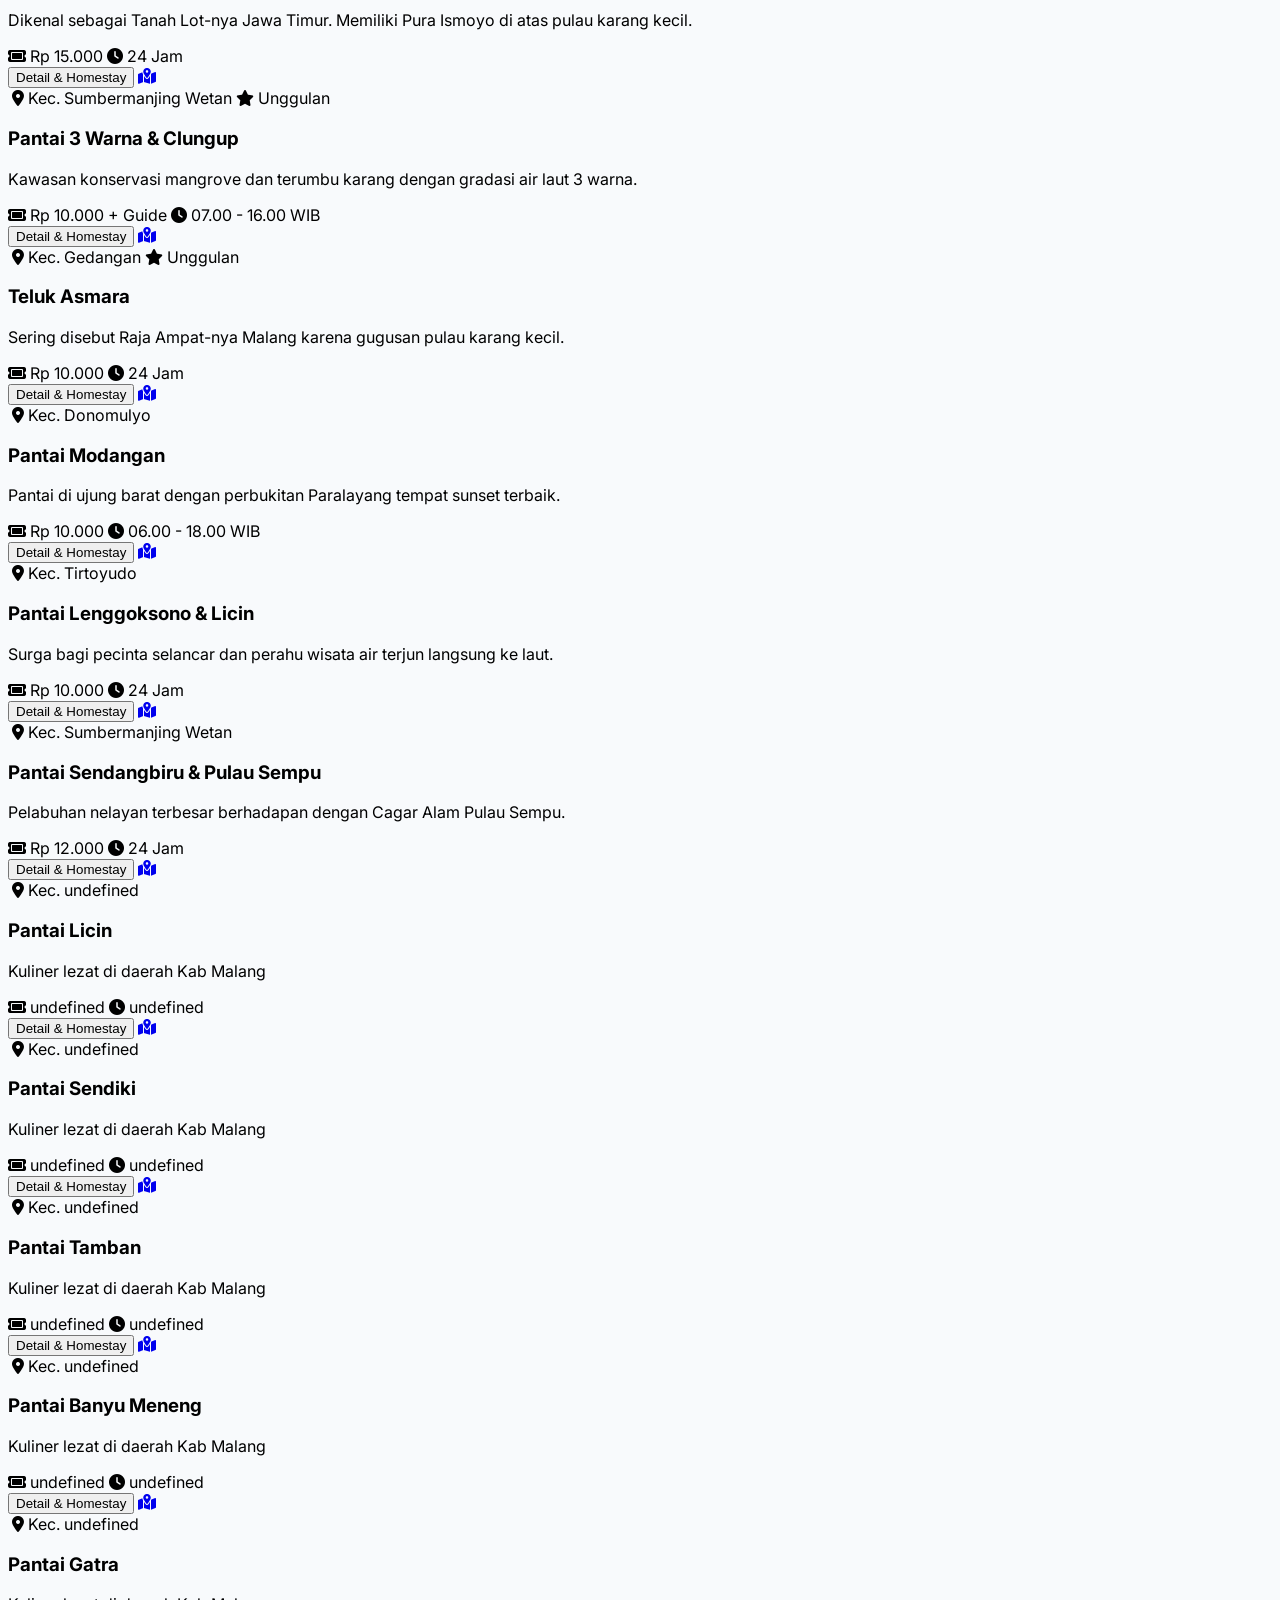
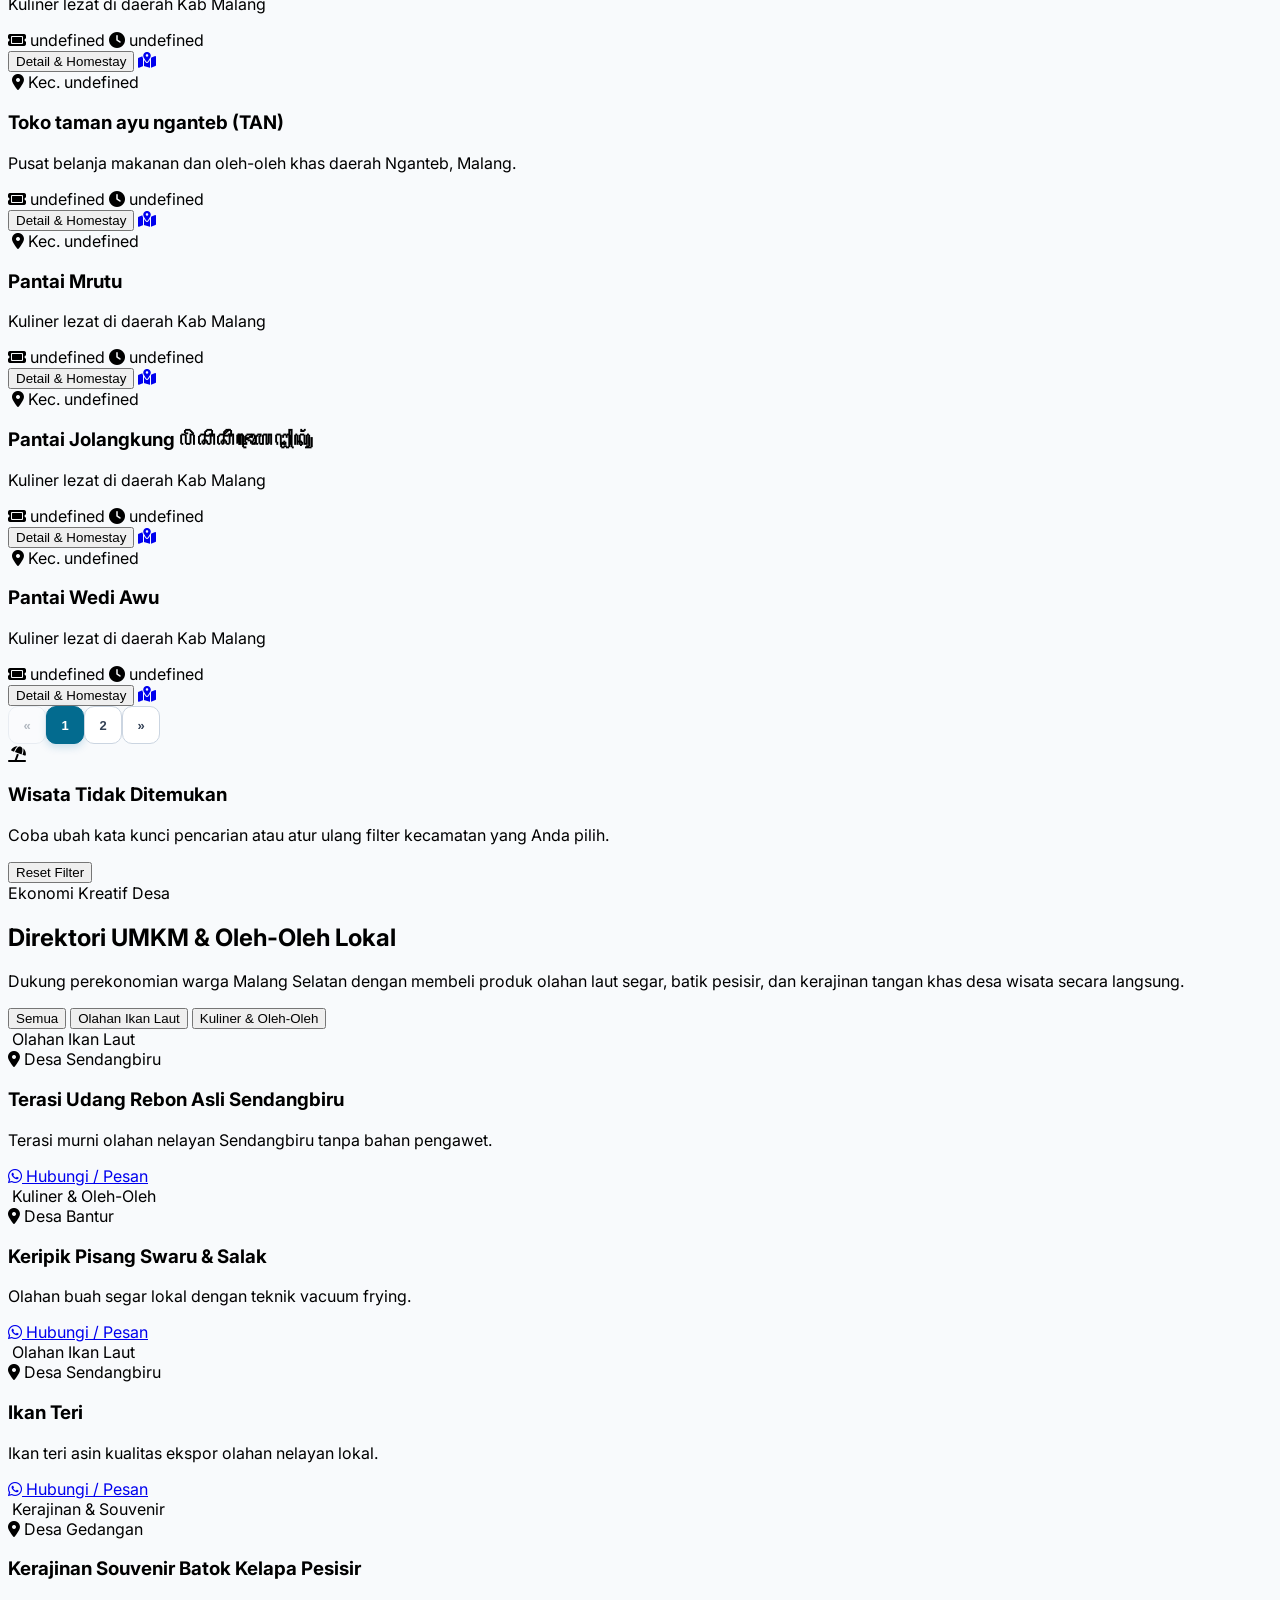
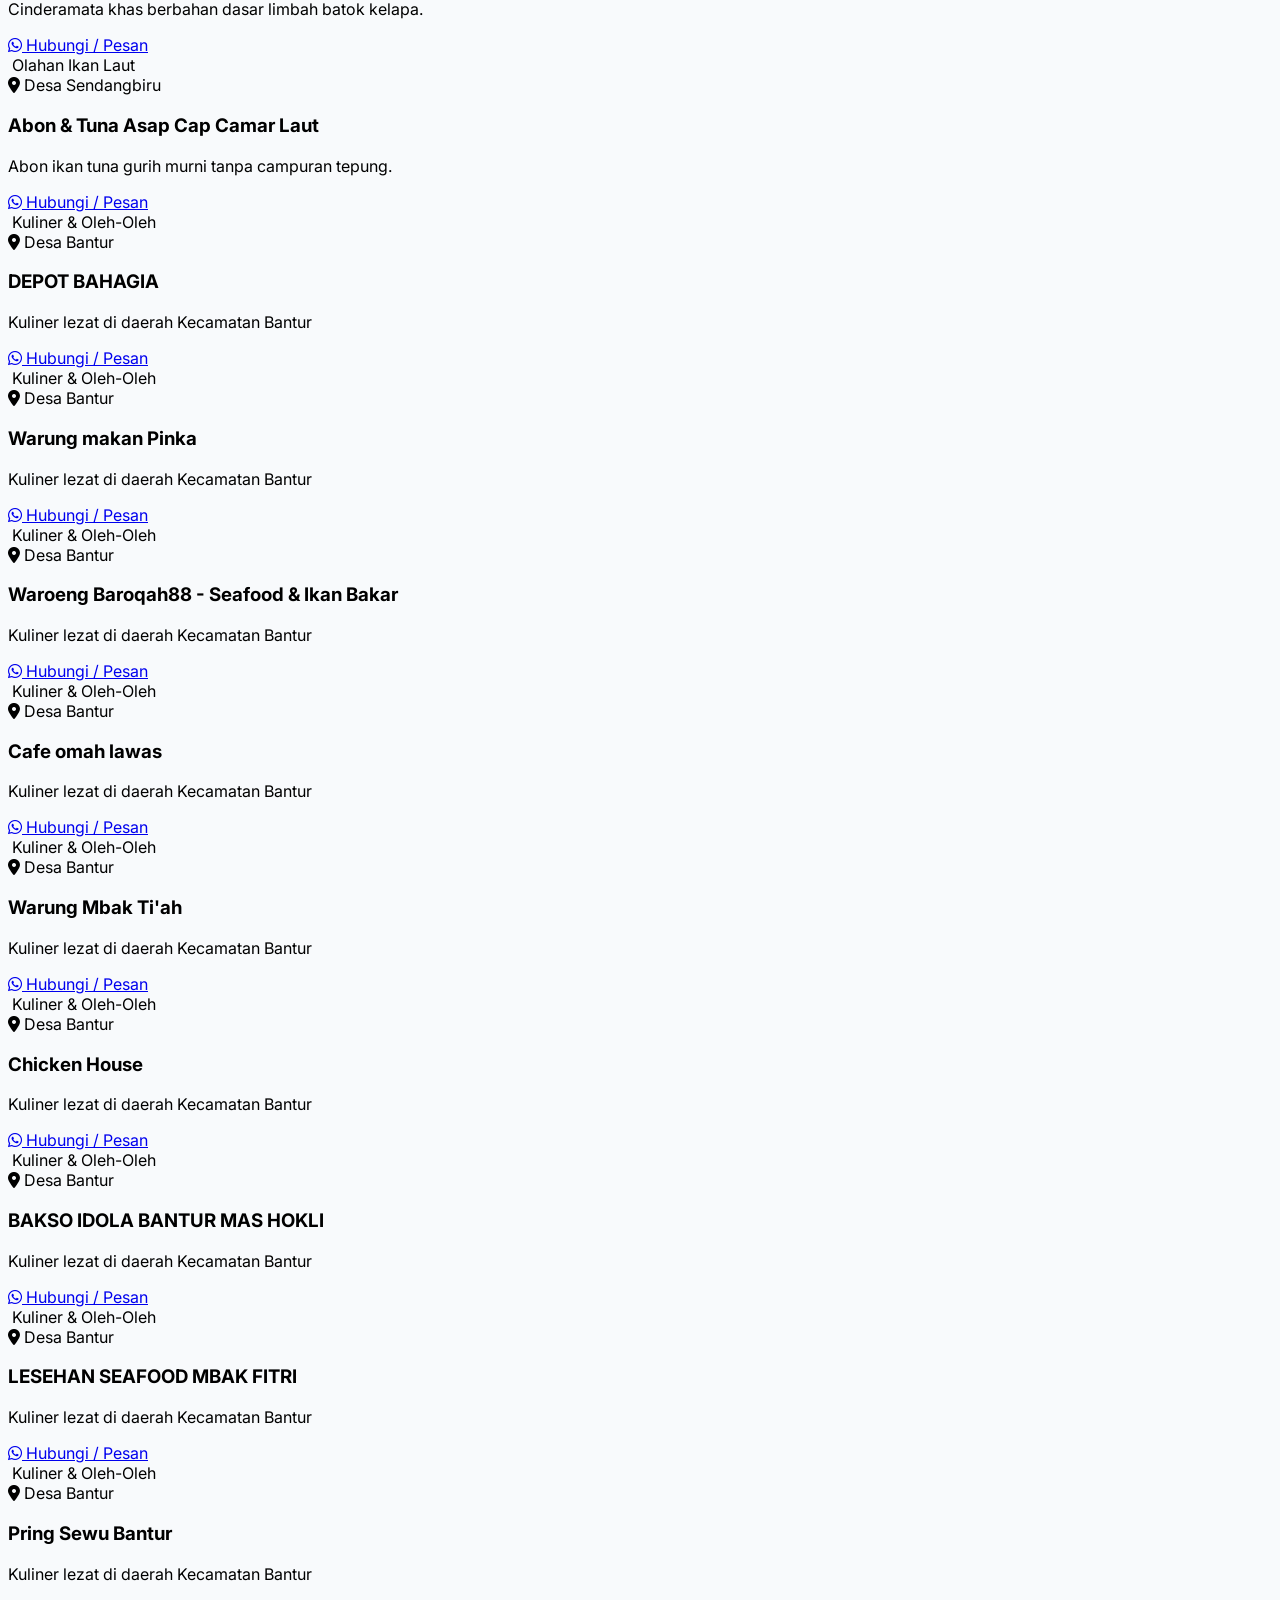
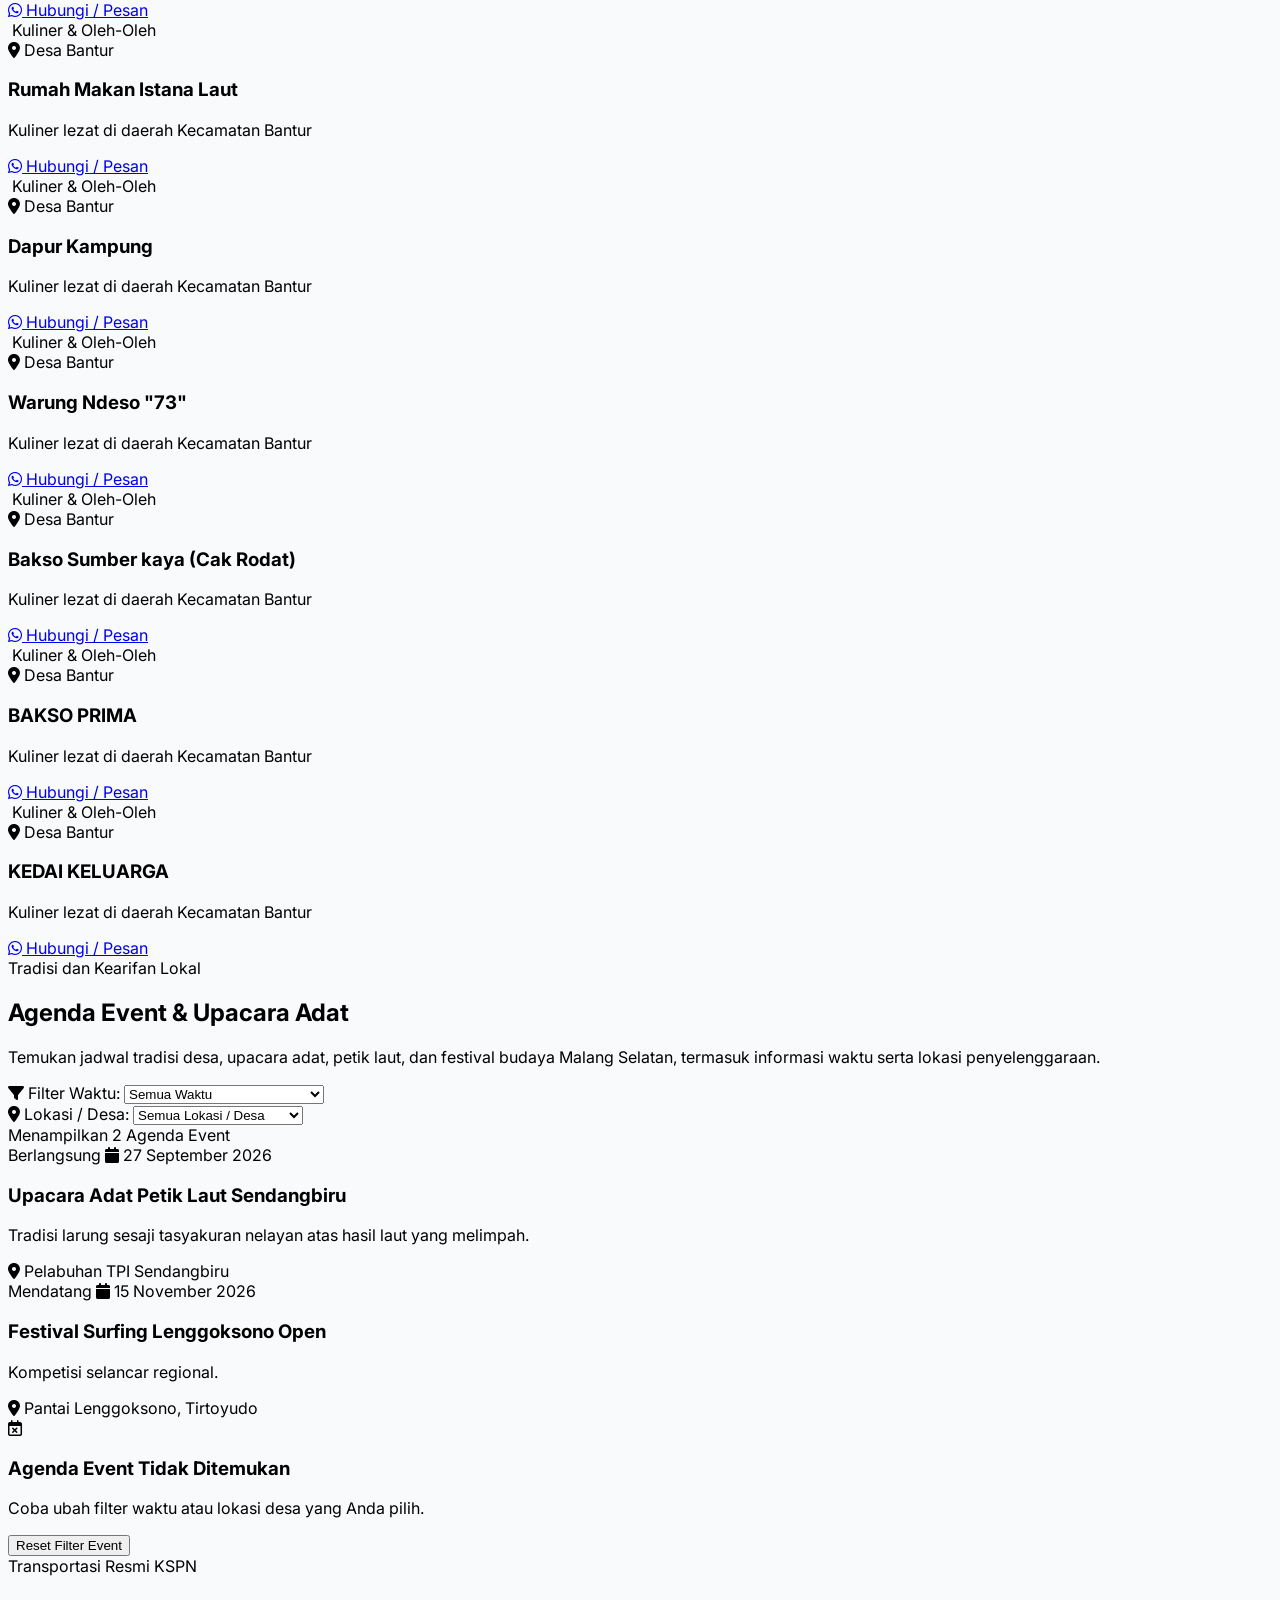
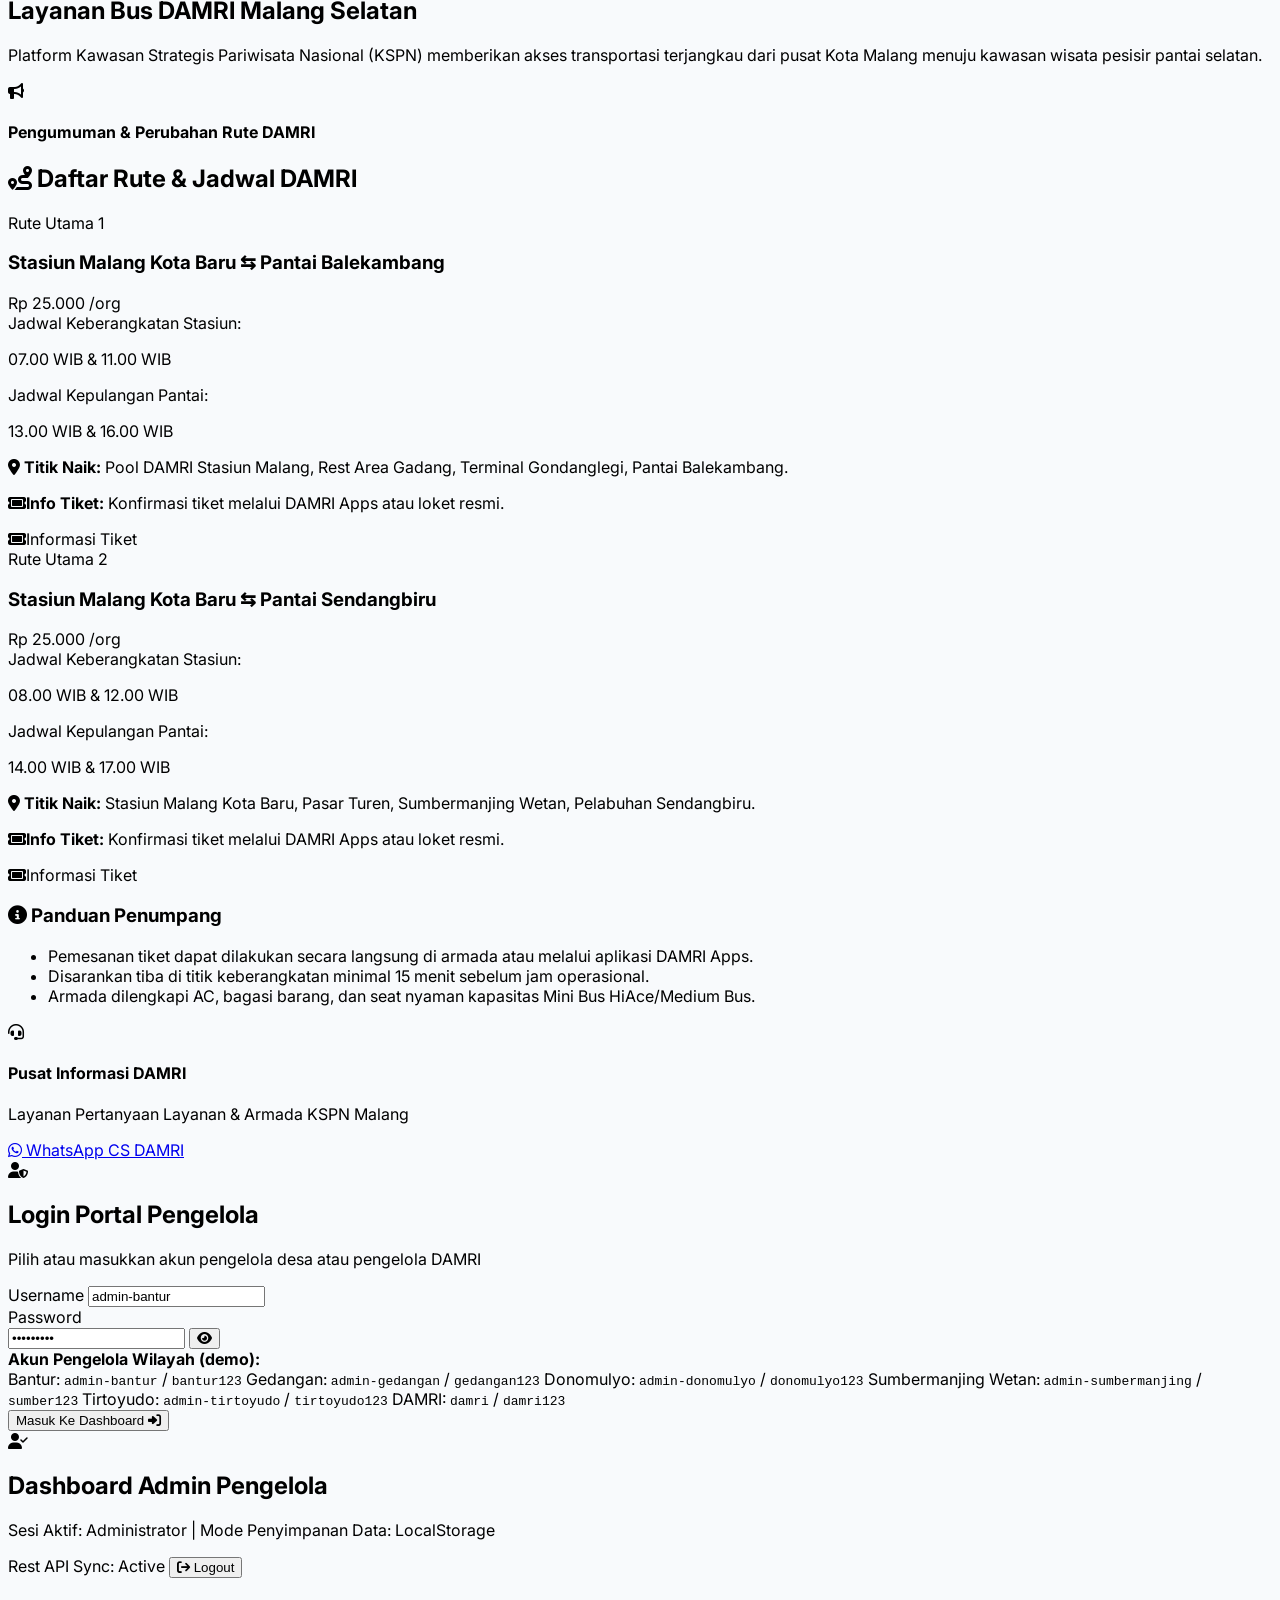
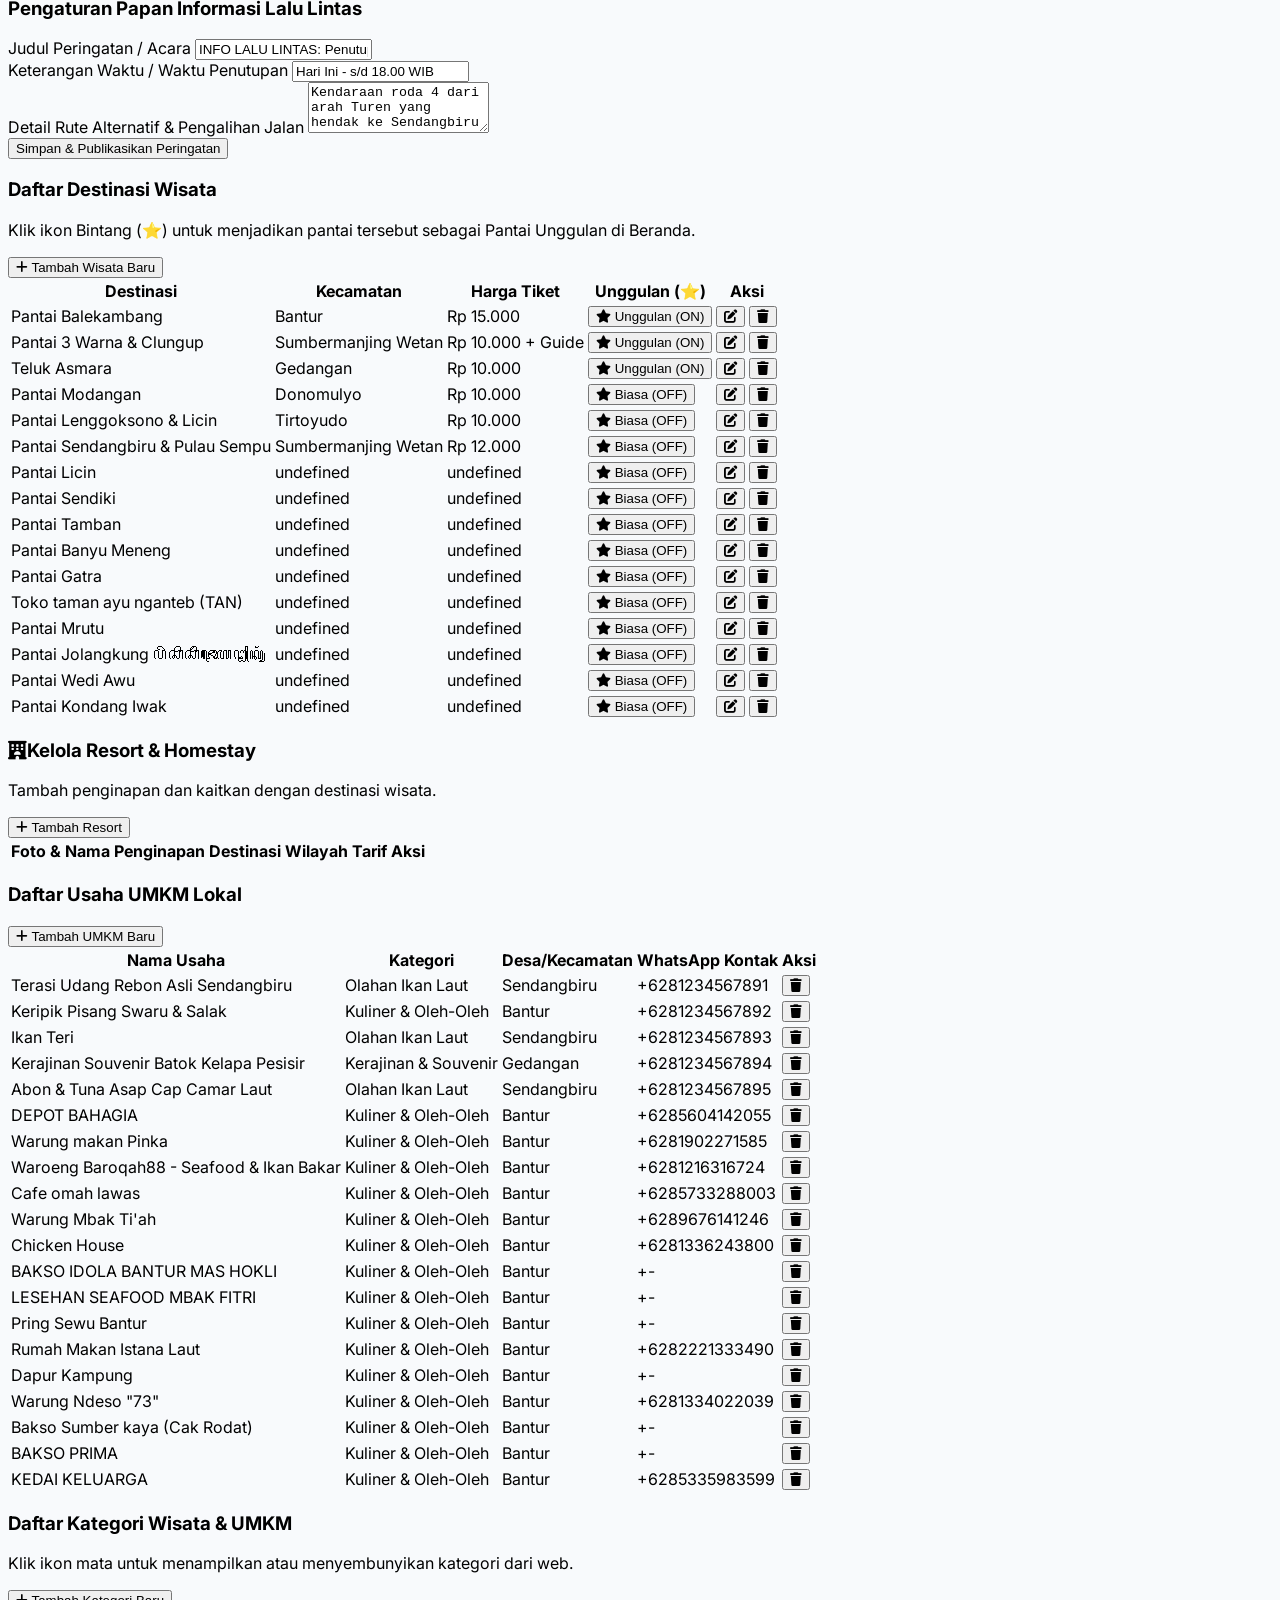
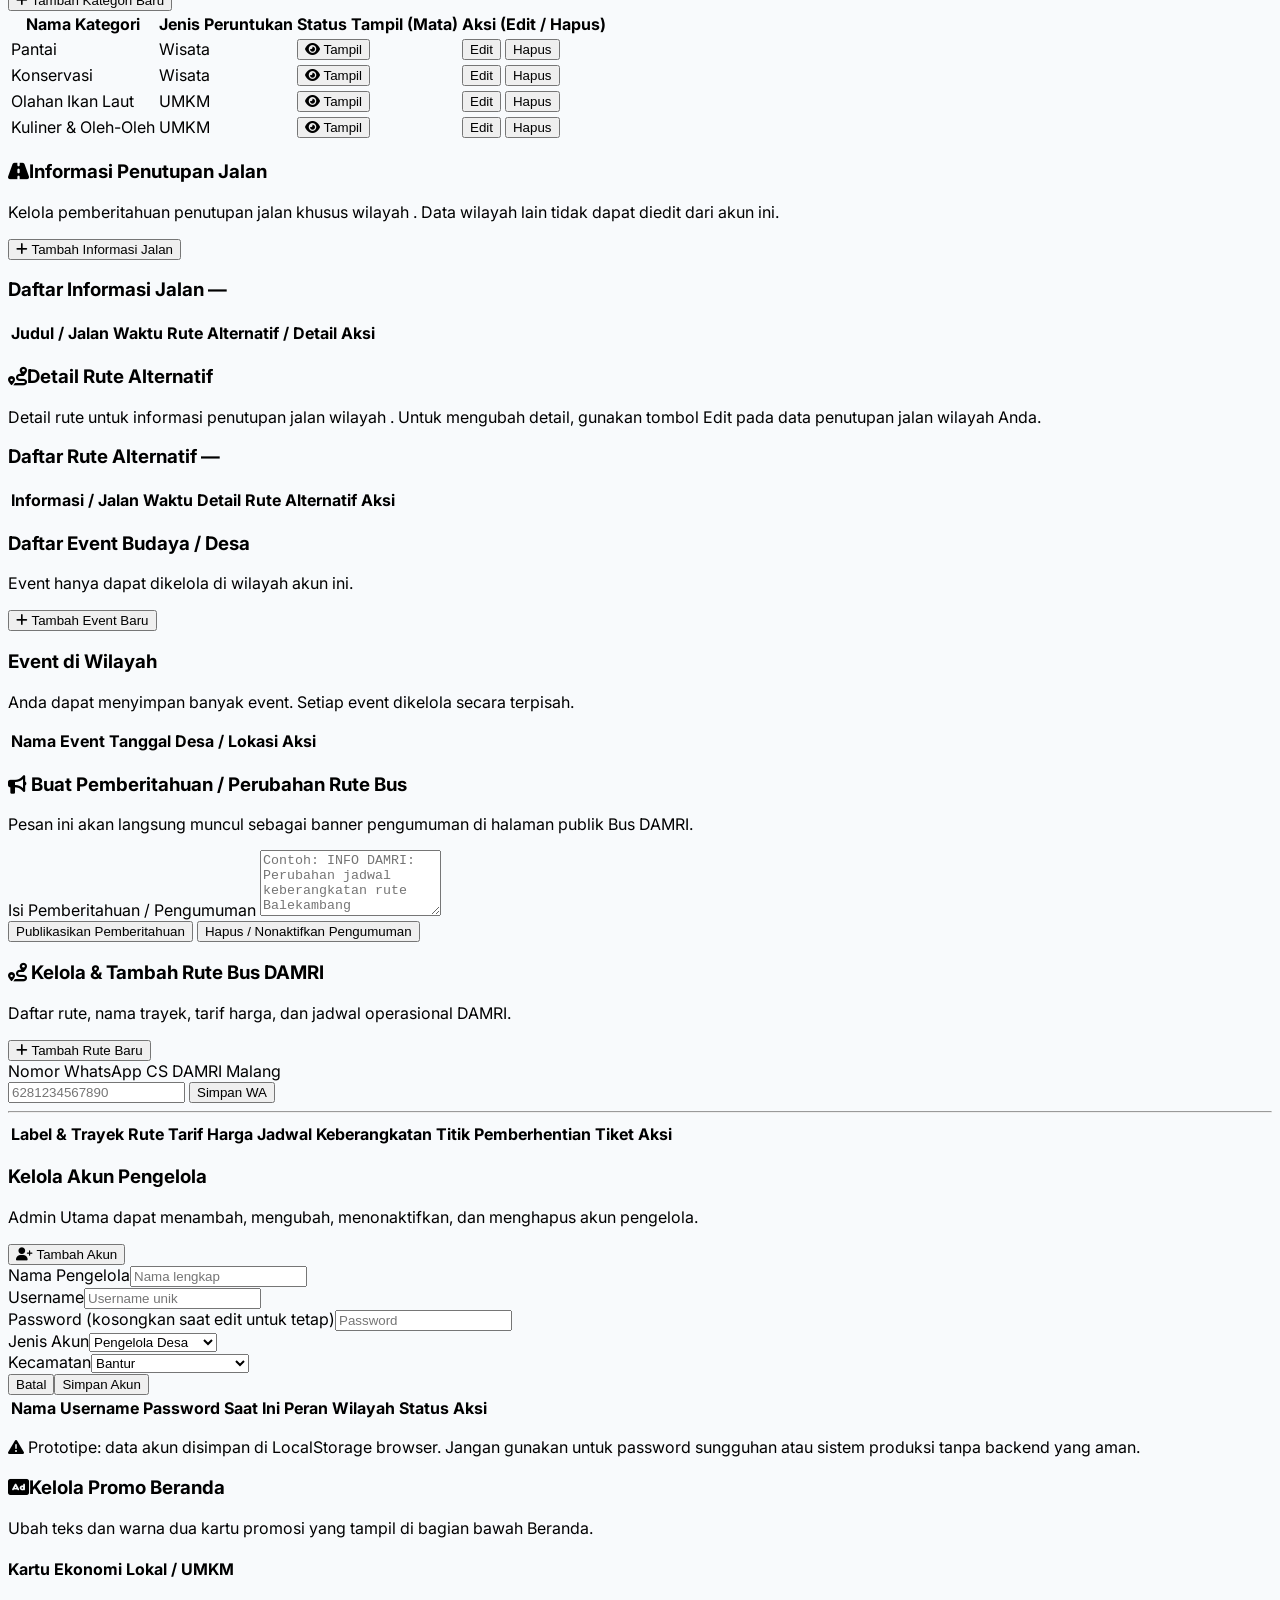
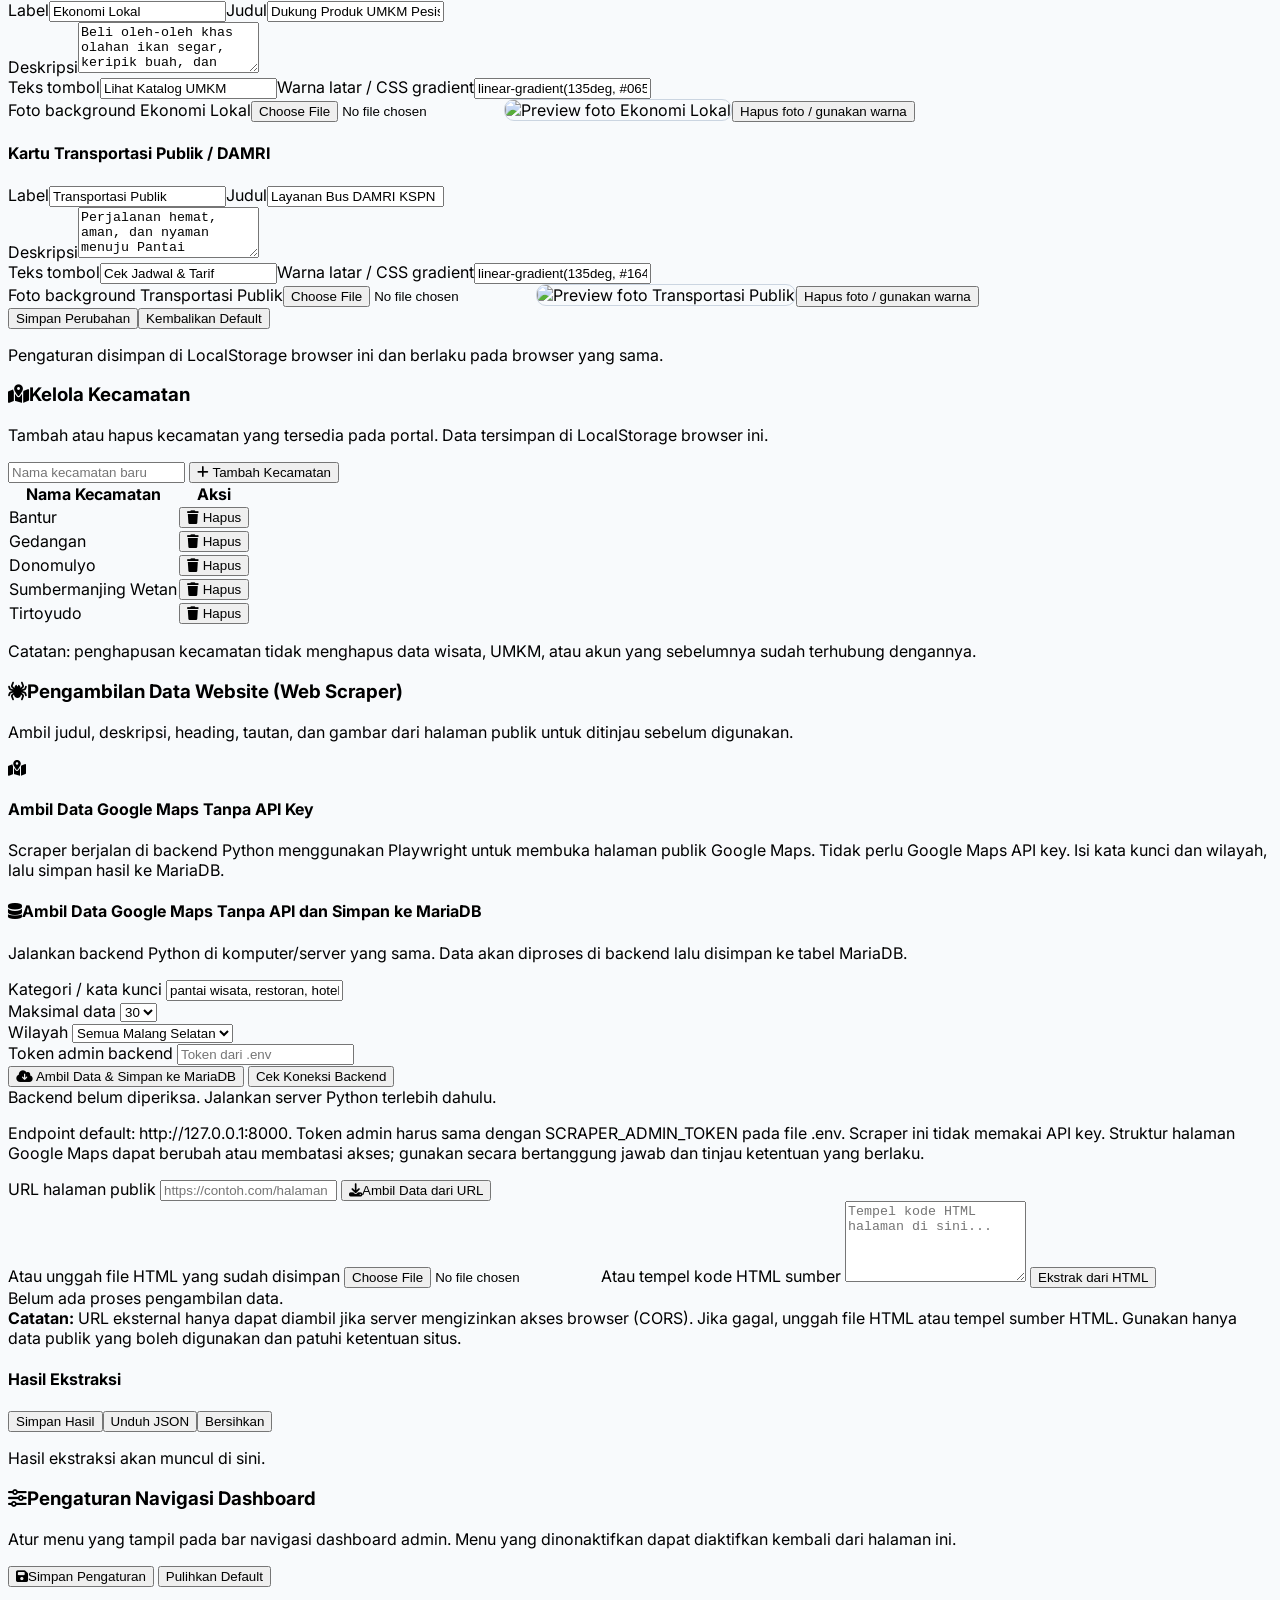
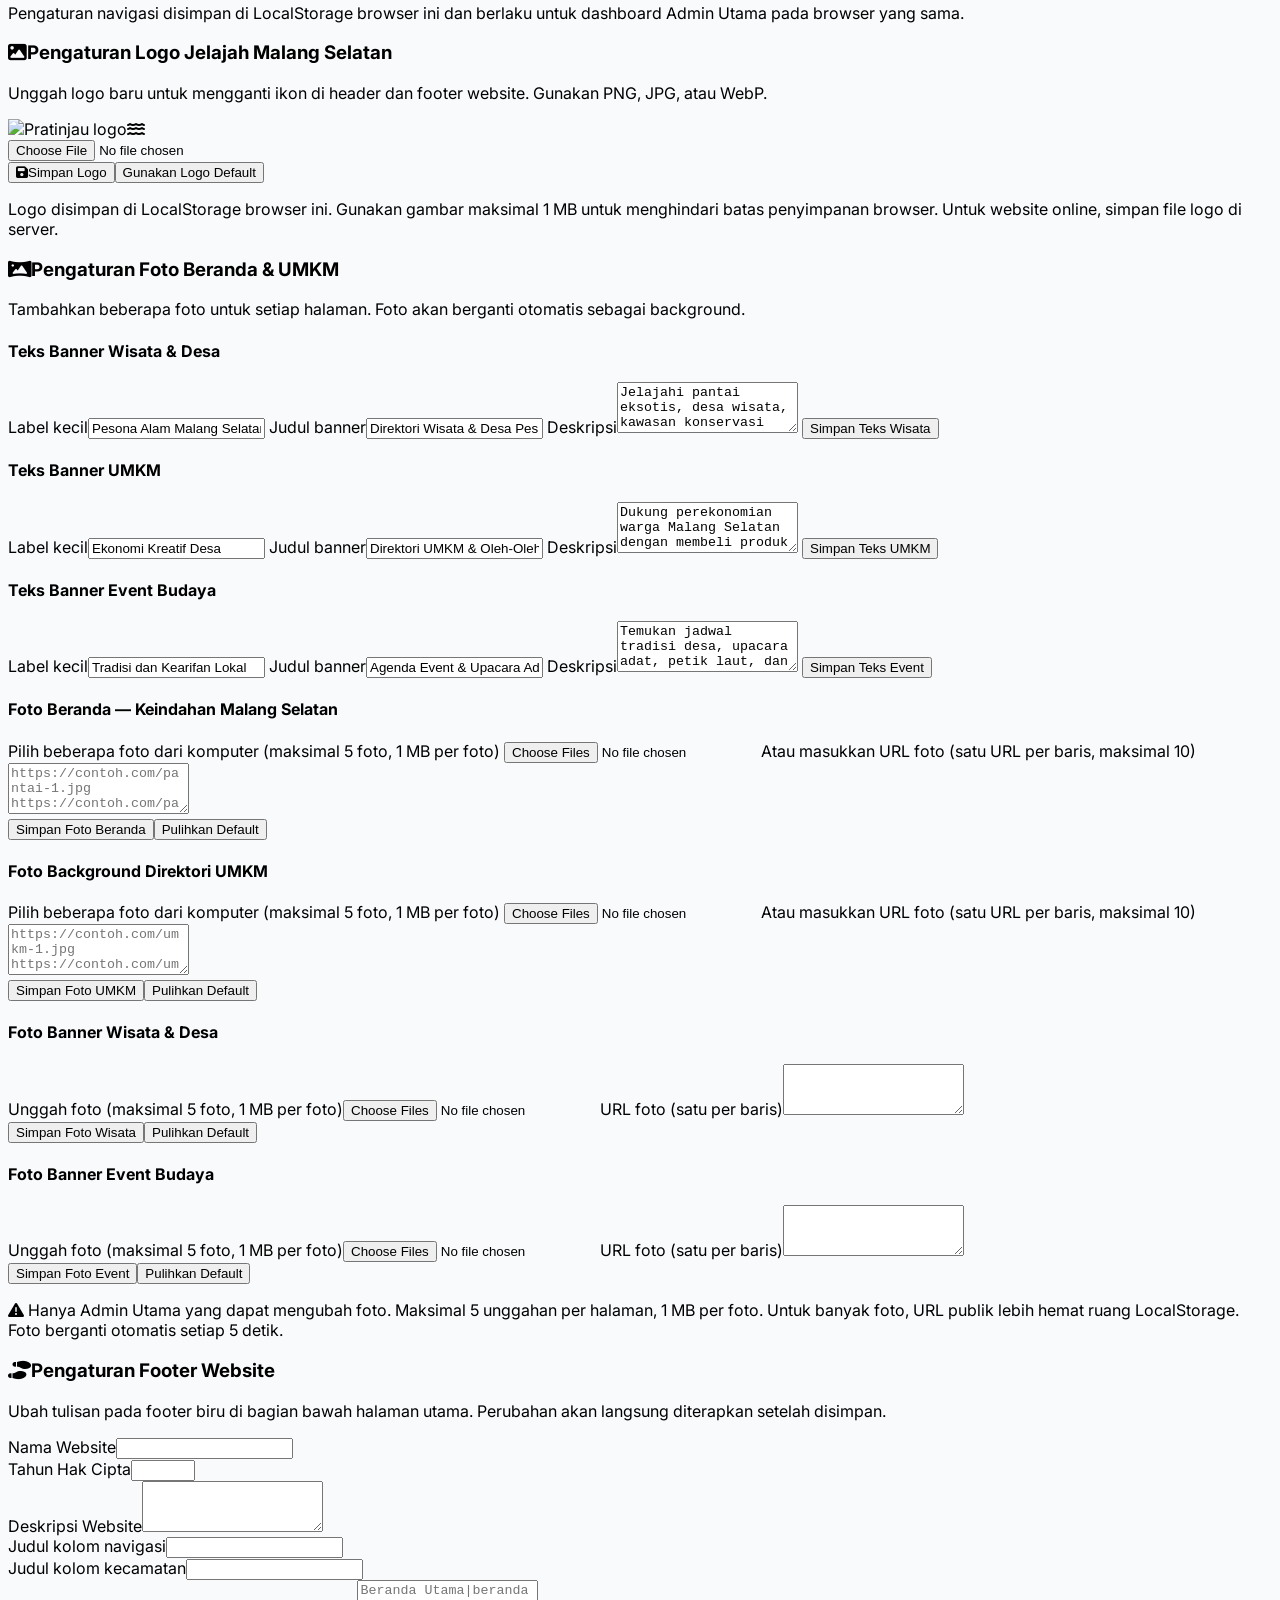
==== commit 23210996: "Refactor homepage layout and update styles Updated the homepage layout and styles, including a new g" ====
--- a/index.html
+++ b/index.html
@@ -43,6 +43,115 @@
     </script>
     
     <link rel="stylesheet" href="style.css">
+    <style> body { font-family: 'Inter', sans-serif; background-color: #f8fafc; }
+        .hide-scrollbar::-webkit-scrollbar { display: none; }
+        .hide-scrollbar { -ms-overflow-style: none; scrollbar-width: none; }
+        .glass-nav { background: rgba(255, 255, 255, 0.95); backdrop-filter: blur(10px); }
+        .traffic-banner-layout { display: grid; grid-template-columns: auto minmax(0, 1fr) auto; align-items: center; gap: 1rem; }
+        .traffic-ticker-viewport { overflow: hidden; min-width: 0; width: 100%; display: flex; align-items: center; justify-content: center; }
+        .traffic-ticker-track { display: flex; width: max-content; align-items: center; gap: 3rem; white-space: nowrap; }
+        .traffic-ticker-track:not(.is-moving) { width: 100%; justify-content: center; text-align: center; }
+        .traffic-ticker-track.is-moving { animation: trafficTickerMove 32s linear infinite; }
+        .traffic-ticker-track.is-moving:hover { animation-play-state: paused; }
+        .traffic-ticker-copy { display: inline-flex; align-items: center; gap: 3rem; padding-right: 3rem; }
+        @keyframes trafficTickerMove { from { transform: translateX(0); } to { transform: translateX(-50%); } }
+        @media (max-width: 767px) { .traffic-banner-layout { grid-template-columns: minmax(0, 1fr); gap: .5rem; } .traffic-banner-icon { display: none; } .traffic-banner-actions { justify-content: center; flex-wrap: wrap; } .traffic-ticker-track:not(.is-moving) { white-space: normal; } }
+        @media (prefers-reduced-motion: reduce) { .traffic-ticker-track.is-moving { animation: none; } }
+
+
+/* ===== Admin: Kelola Kecamatan ===== */
+#admin-content-kecamatan .kecamatan-delete-btn {
+    transition: background-color .2s ease, transform .2s ease;
+}
+#admin-content-kecamatan .kecamatan-delete-btn:hover {
+    transform: translateY(-1px);
+}
+#admin-content-kecamatan #kecamatan-admin-form input {
+    min-width: 0;
+    outline: none;
+    transition: border-color .2s ease, box-shadow .2s ease;
+}
+#admin-content-kecamatan #kecamatan-admin-form input:focus {
+    border-color: #0284c7;
+    box-shadow: 0 0 0 3px rgba(2, 132, 199, .12);
+}
+#admin-content-kecamatan table {
+    border-collapse: separate;
+    border-spacing: 0;
+}
+#admin-content-kecamatan thead th:first-child {
+    border-top-left-radius: .65rem;
+}
+#admin-content-kecamatan thead th:last-child {
+    border-top-right-radius: .65rem;
+}
+#admin-nav-tabs .admin-tab-btn,
+#admin-nav-tabs #adm-tab-kecamatan {
+    flex: 0 0 auto;
+}
+@media (max-width: 640px) {
+    #admin-content-kecamatan > div {
+        padding: 1rem;
+    }
+    #admin-content-kecamatan #kecamatan-admin-form button {
+        width: 100%;
+    }
+}
+
+/* Admin: pengelolaan kartu promo Beranda */
+#admin-content-promoberanda input, #admin-content-promoberanda textarea { min-width: 0; outline: none; transition: border-color .2s, box-shadow .2s; }
+#admin-content-promoberanda input:focus, #admin-content-promoberanda textarea:focus { border-color: #0284c7; box-shadow: 0 0 0 3px rgba(2,132,199,.12); }
+#admin-content-promoberanda section { min-width: 0; }
+.home-promo-card { background-size: cover; background-position: center; }
+@media (max-width: 640px) { #admin-content-promoberanda > div { padding: 1rem; } }
+
+/* Navigasi pagination untuk grid wisata dan produk UMKM */
+.pagination-btn {
+    min-width: 38px;
+    height: 38px;
+    padding: 0 11px;
+    display: inline-flex;
+    align-items: center;
+    justify-content: center;
+    border: 1px solid #cbd5e1;
+    border-radius: 10px;
+    background: #ffffff;
+    color: #334155;
+    font-size: 13px;
+    font-weight: 700;
+    cursor: pointer;
+    transition: background .2s ease, color .2s ease, border-color .2s ease, transform .2s ease;
+}
+.pagination-btn:hover:not(:disabled) {
+    background: #e0f2fe;
+    border-color: #0284c7;
+    color: #075985;
+    transform: translateY(-1px);
+}
+.pagination-btn.active {
+    background: #036b8f;
+    border-color: #036b8f;
+    color: #ffffff;
+    box-shadow: 0 3px 8px rgba(3, 105, 161, .2);
+}
+.pagination-btn:disabled {
+    opacity: .35;
+    cursor: not-allowed;
+}
+.pagination-ellipsis {
+    padding: 0 3px;
+    color: #64748b;
+    font-weight: 700;
+}
+@media (max-width: 480px) {
+    .pagination-btn { min-width: 34px; height: 34px; padding: 0 8px; }
+}
+
+/* Upload dan preview foto kartu promo beranda */
+.promo-image-preview { width: 100%; max-height: 180px; object-fit: cover; border-radius: 10px; border: 1px solid #cbd5e1; }
+#admin-content-promoberanda input[type="file"] { max-width: 100%; }
+.home-promo-card { background-size: cover !important; background-position: center !important; }
+</style>
     
 </head>
 <body class="text-slate-800 antialiased min-h-screen flex flex-col justify-between">
@@ -139,19 +248,13 @@
         
         <!-- SECTION 1: BERANDA -->
         <section id="view-beranda" class="tab-view">
-            <div id="home-hero-background" class="relative bg-coastal-900 text-white overflow-hidden py-16 md:py-24 px-4 sm:px-6 lg:px-8">
-                <!-- Background slideshow: foto berganti otomatis di belakang teks hero -->
-                <div id="home-hero-slides" class="absolute inset-0" aria-hidden="true">
-                    <img src="assets/Beranda1.png" alt="" class="home-hero-slide absolute inset-0 w-full h-full object-cover opacity-100 transition-opacity duration-1000">
-                    <img src="assets/Beranda2.png" alt="" class="home-hero-slide absolute inset-0 w-full h-full object-cover opacity-0 transition-opacity duration-1000">
-                    <img src="assets/Beranda3.png" alt="" class="home-hero-slide absolute inset-0 w-full h-full object-cover opacity-0 transition-opacity duration-1000">
-                </div>
-                <div class="absolute inset-0 z-[1] bg-slate-950/55"></div>
-                <div class="absolute z-[2] -right-10 -bottom-20 opacity-20 pointer-events-none">
+            <div id="home-hero-background" class="relative bg-gradient-to-r from-coastal-900 via-coastal-600 to-nature-600 text-white overflow-hidden py-16 md:py-24 px-4 sm:px-6 lg:px-8">
+                <div class="absolute inset-0 bg-black/20 mix-blend-multiply"></div>
+                <div class="absolute -right-10 -bottom-20 opacity-20 pointer-events-none">
                     <i class="fa-solid fa-umbrella-beach text-[300px]"></i>
                 </div>
                 
-                <div class="relative z-10 max-w-7xl mx-auto text-center md:text-left flex flex-col md:flex-row items-center justify-between gap-8">
+                <div class="relative max-w-7xl mx-auto text-center md:text-left flex flex-col md:flex-row items-center justify-between gap-8">
                     <div class="max-w-2xl">
                         <span class="inline-block px-3.5 py-1.5 rounded-full bg-sand-500/20 border border-sand-500/40 text-sand-500 font-semibold text-xs uppercase tracking-wider mb-4">
                             <i class="fa-solid fa-compass mr-1"></i> Portal Wisata Resmi Malang Selatan
@@ -192,127 +295,6 @@
                     </div>
                 </div>
             </div>
-
-            <script>
-                // Slideshow foto background banner utama Beranda
-                (() => {
-                    const hero = document.getElementById('home-hero-background');
-                    const slideBox = document.getElementById('home-hero-slides');
-                    if (!hero || !slideBox || hero.dataset.slideshowReady === 'true') return;
-
-                    hero.dataset.slideshowReady = 'true';
-                    const slides = Array.from(slideBox.querySelectorAll('.home-hero-slide'));
-                    if (slides.length < 2) return;
-
-                    let active = 0;
-                    let intervalId;
-
-                    const showNextHeroImage = () => {
-                        slides[active].classList.remove('opacity-100');
-                        slides[active].classList.add('opacity-0');
-                        active = (active + 1) % slides.length;
-                        slides[active].classList.remove('opacity-0');
-                        slides[active].classList.add('opacity-100');
-                    };
-
-                    const startHeroSlideshow = () => {
-                        window.clearInterval(intervalId);
-                        intervalId = window.setInterval(showNextHeroImage, 5000);
-                    };
-
-                    hero.addEventListener('mouseenter', () => window.clearInterval(intervalId));
-                    hero.addEventListener('mouseleave', startHeroSlideshow);
-                    startHeroSlideshow();
-                })();
-            </script>
-
-            <!-- GALERI FOTO BERANDA: SLIDESHOW OTOMATIS -->
-            <section id="home-photo-gallery" class="max-w-7xl mx-auto px-4 sm:px-6 lg:px-8 pt-10">
-                <div class="flex flex-col sm:flex-row sm:items-end sm:justify-between gap-2 mb-5">
-                    <div>
-                        <span class="text-coastal-500 font-bold text-xs tracking-wider uppercase">Galeri Destinasi</span>
-                        <h2 class="text-2xl sm:text-3xl font-bold text-slate-900">Keindahan Malang Selatan</h2>
-                    </div>
-                    <p class="text-sm text-slate-500">Jelajahi pesona pantai dan alam pesisir.</p>
-                </div>
-
-                <div id="home-gallery-slider" class="relative overflow-hidden rounded-2xl shadow-lg bg-slate-100"
-                     aria-roledescription="carousel" aria-label="Galeri foto Malang Selatan">
-                    <div class="relative h-64 sm:h-80 md:h-[440px]">
-                        <img class="home-gallery-slide absolute inset-0 w-full h-full object-cover opacity-100 transition-opacity duration-700"
-                             src="assets/Beranda1.png" alt="Pemandangan jembatan dan laut tropis" loading="eager">
-                        <img class="home-gallery-slide absolute inset-0 w-full h-full object-cover opacity-0 transition-opacity duration-700"
-                             src="assets/Beranda2.png" alt="Panorama pantai tropis saat senja" loading="lazy">
-                        <img class="home-gallery-slide absolute inset-0 w-full h-full object-cover opacity-0 transition-opacity duration-700"
-                             src="assets/Beranda3.png" alt="Keindahan alam Malang Selatan" loading="lazy">
-                        <div class="absolute inset-0 bg-gradient-to-t from-black/35 via-transparent to-transparent pointer-events-none"></div>
-                    </div>
-
-                    <button type="button" id="home-gallery-prev" aria-label="Foto sebelumnya"
-                            class="absolute left-3 sm:left-5 top-1/2 -translate-y-1/2 w-10 h-10 sm:w-12 sm:h-12 rounded-full bg-black/45 hover:bg-black/70 text-white text-2xl flex items-center justify-center transition">
-                        &#8249;
-                    </button>
-                    <button type="button" id="home-gallery-next" aria-label="Foto berikutnya"
-                            class="absolute right-3 sm:right-5 top-1/2 -translate-y-1/2 w-10 h-10 sm:w-12 sm:h-12 rounded-full bg-black/45 hover:bg-black/70 text-white text-2xl flex items-center justify-center transition">
-                        &#8250;
-                    </button>
-
-                    <div class="absolute bottom-4 left-0 right-0 flex items-center justify-center gap-2">
-                        <button type="button" class="home-gallery-dot w-2.5 h-2.5 rounded-full bg-white ring-2 ring-white/70" aria-label="Tampilkan foto 1" aria-current="true"></button>
-                        <button type="button" class="home-gallery-dot w-2.5 h-2.5 rounded-full bg-white/50 hover:bg-white" aria-label="Tampilkan foto 2" aria-current="false"></button>
-                        <button type="button" class="home-gallery-dot w-2.5 h-2.5 rounded-full bg-white/50 hover:bg-white" aria-label="Tampilkan foto 3" aria-current="false"></button>
-                    </div>
-                </div>
-                <p class="text-center text-xs text-slate-500 mt-2">Foto berganti otomatis setiap 4 detik. Gunakan tombol panah untuk menggeser.</p>
-            </section>
-
-            <script>
-                (() => {
-                    const slider = document.getElementById('home-gallery-slider');
-                    if (!slider || slider.dataset.initialized === 'true') return;
-                    slider.dataset.initialized = 'true';
-
-                    const slides = Array.from(slider.querySelectorAll('.home-gallery-slide'));
-                    const dots = Array.from(slider.querySelectorAll('.home-gallery-dot'));
-                    const prev = document.getElementById('home-gallery-prev');
-                    const next = document.getElementById('home-gallery-next');
-                    let current = 0;
-                    let timer;
-
-                    function showSlide(index) {
-                        current = (index + slides.length) % slides.length;
-                        slides.forEach((slide, i) => {
-                            slide.classList.toggle('opacity-100', i === current);
-                            slide.classList.toggle('opacity-0', i !== current);
-                            slide.setAttribute('aria-hidden', i !== current ? 'true' : 'false');
-                        });
-                        dots.forEach((dot, i) => {
-                            dot.classList.toggle('bg-white', i === current);
-                            dot.classList.toggle('bg-white/50', i !== current);
-                            dot.setAttribute('aria-current', i === current ? 'true' : 'false');
-                        });
-                    }
-
-                    function stopAutoSlide() {
-                        if (timer) window.clearInterval(timer);
-                    }
-                    function startAutoSlide() {
-                        stopAutoSlide();
-                        timer = window.setInterval(() => showSlide(current + 1), 4000);
-                    }
-
-                    prev.addEventListener('click', () => { showSlide(current - 1); startAutoSlide(); });
-                    next.addEventListener('click', () => { showSlide(current + 1); startAutoSlide(); });
-                    dots.forEach((dot, i) => dot.addEventListener('click', () => { showSlide(i); startAutoSlide(); }));
-                    slider.addEventListener('mouseenter', stopAutoSlide);
-                    slider.addEventListener('mouseleave', startAutoSlide);
-                    slider.addEventListener('focusin', stopAutoSlide);
-                    slider.addEventListener('focusout', startAutoSlide);
-
-                    showSlide(0);
-                    startAutoSlide();
-                })();
-            </script>
 
             <div class="max-w-7xl mx-auto px-4 sm:px-6 lg:px-8 -mt-6 relative z-10">
                 <div class="bg-white rounded-2xl p-4 shadow-md border border-slate-200/60">
@@ -1462,6 +1444,8 @@
     <!-- TOAST NOTIFICATION -->
     <div id="toast-container" class="fixed bottom-5 right-5 z-[10000] flex flex-col gap-2"></div>
 
+
+    
     <!-- JAVASCRIPT LOGIC -->
     <script src="script.js"></script>
 
--- a/style.css
+++ b/style.css
@@ -1,4 +1,4 @@
- body { font-family: 'Inter', sans-serif; background-color: #f8fafc; }
+body { font-family: 'Inter', sans-serif; background-color: #f8fafc; }
         .hide-scrollbar::-webkit-scrollbar { display: none; }
         .hide-scrollbar { -ms-overflow-style: none; scrollbar-width: none; }
         .glass-nav { background: rgba(255, 255, 255, 0.95); backdrop-filter: blur(10px); }
@@ -106,3 +106,12 @@
 .promo-image-preview { width: 100%; max-height: 180px; object-fit: cover; border-radius: 10px; border: 1px solid #cbd5e1; }
 #admin-content-promoberanda input[type="file"] { max-width: 100%; }
 .home-promo-card { background-size: cover !important; background-position: center !important; }
+
+/* Pengaturan tampilan banner foto bawaan */
+#home-hero-background,
+#umkm-hero-background,
+#event-hero-background {
+    background-repeat: no-repeat;
+    background-size: cover;
+    background-position: center;
+}
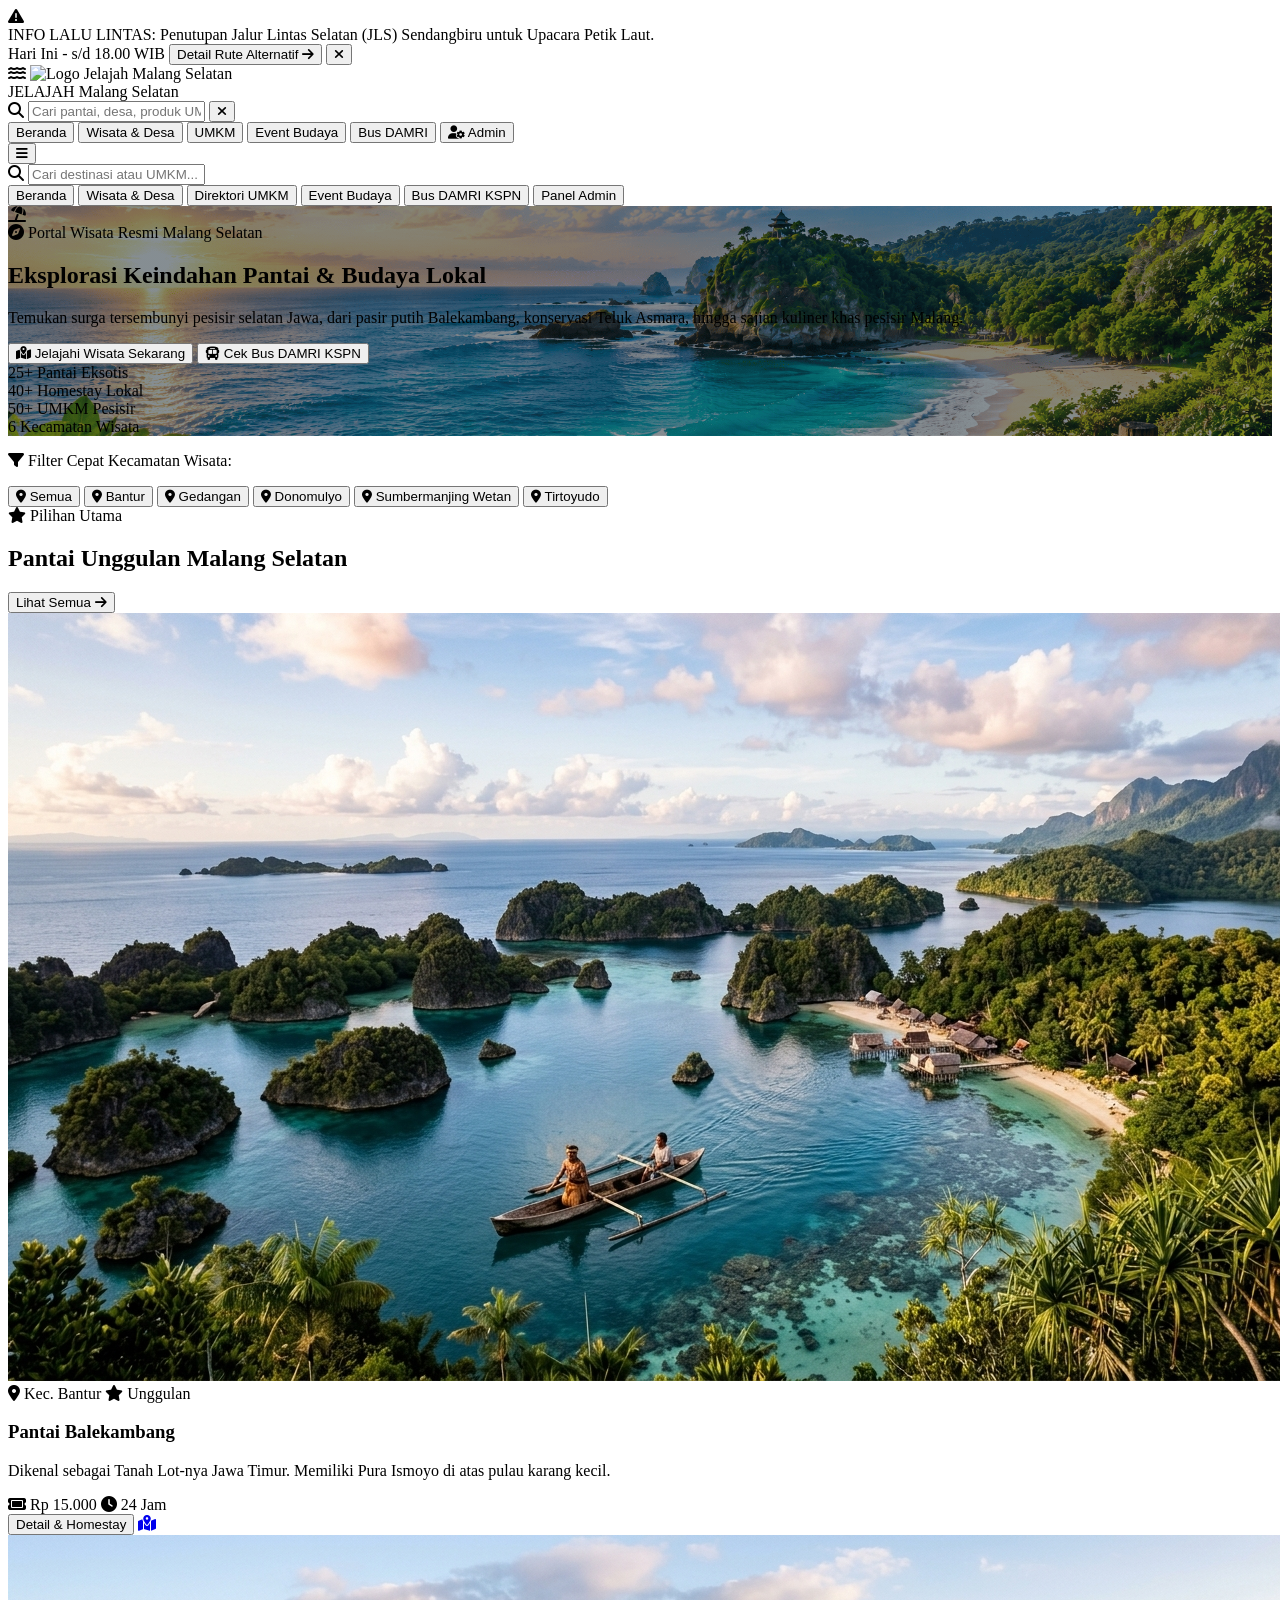
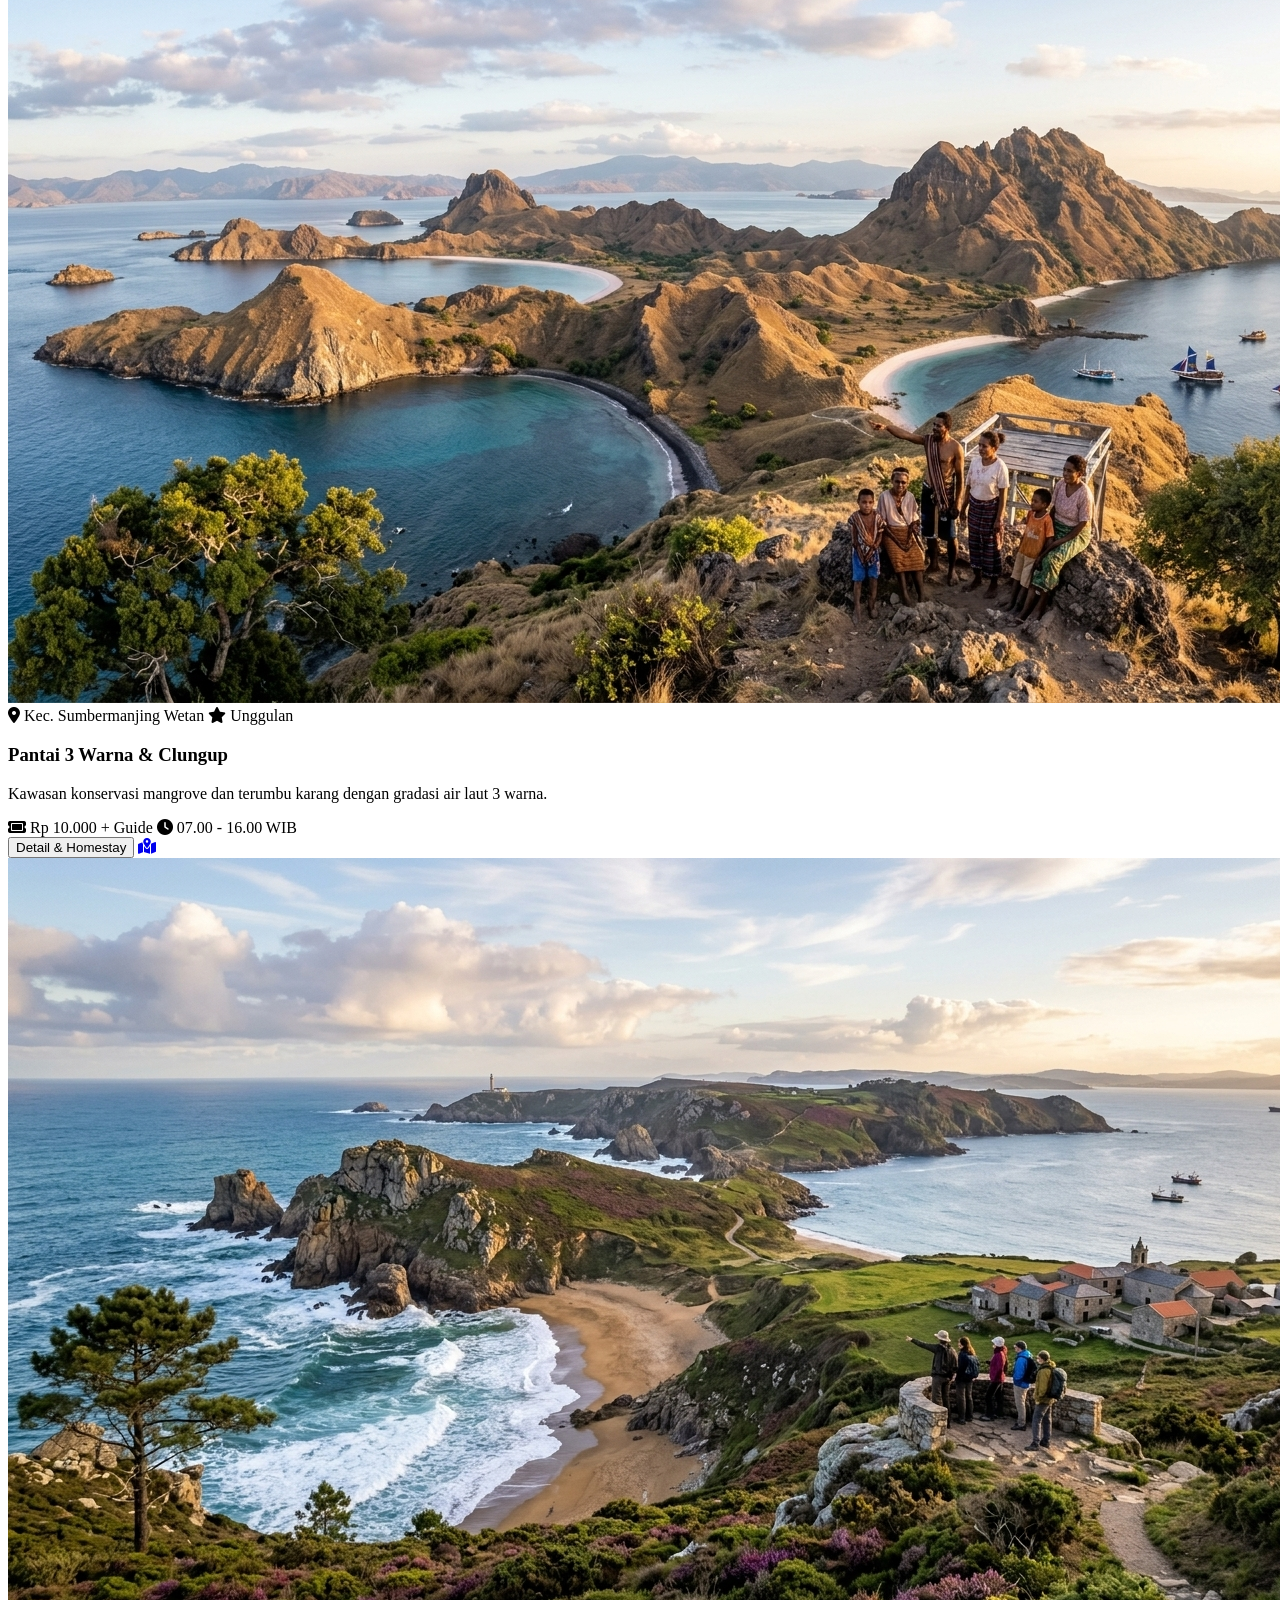
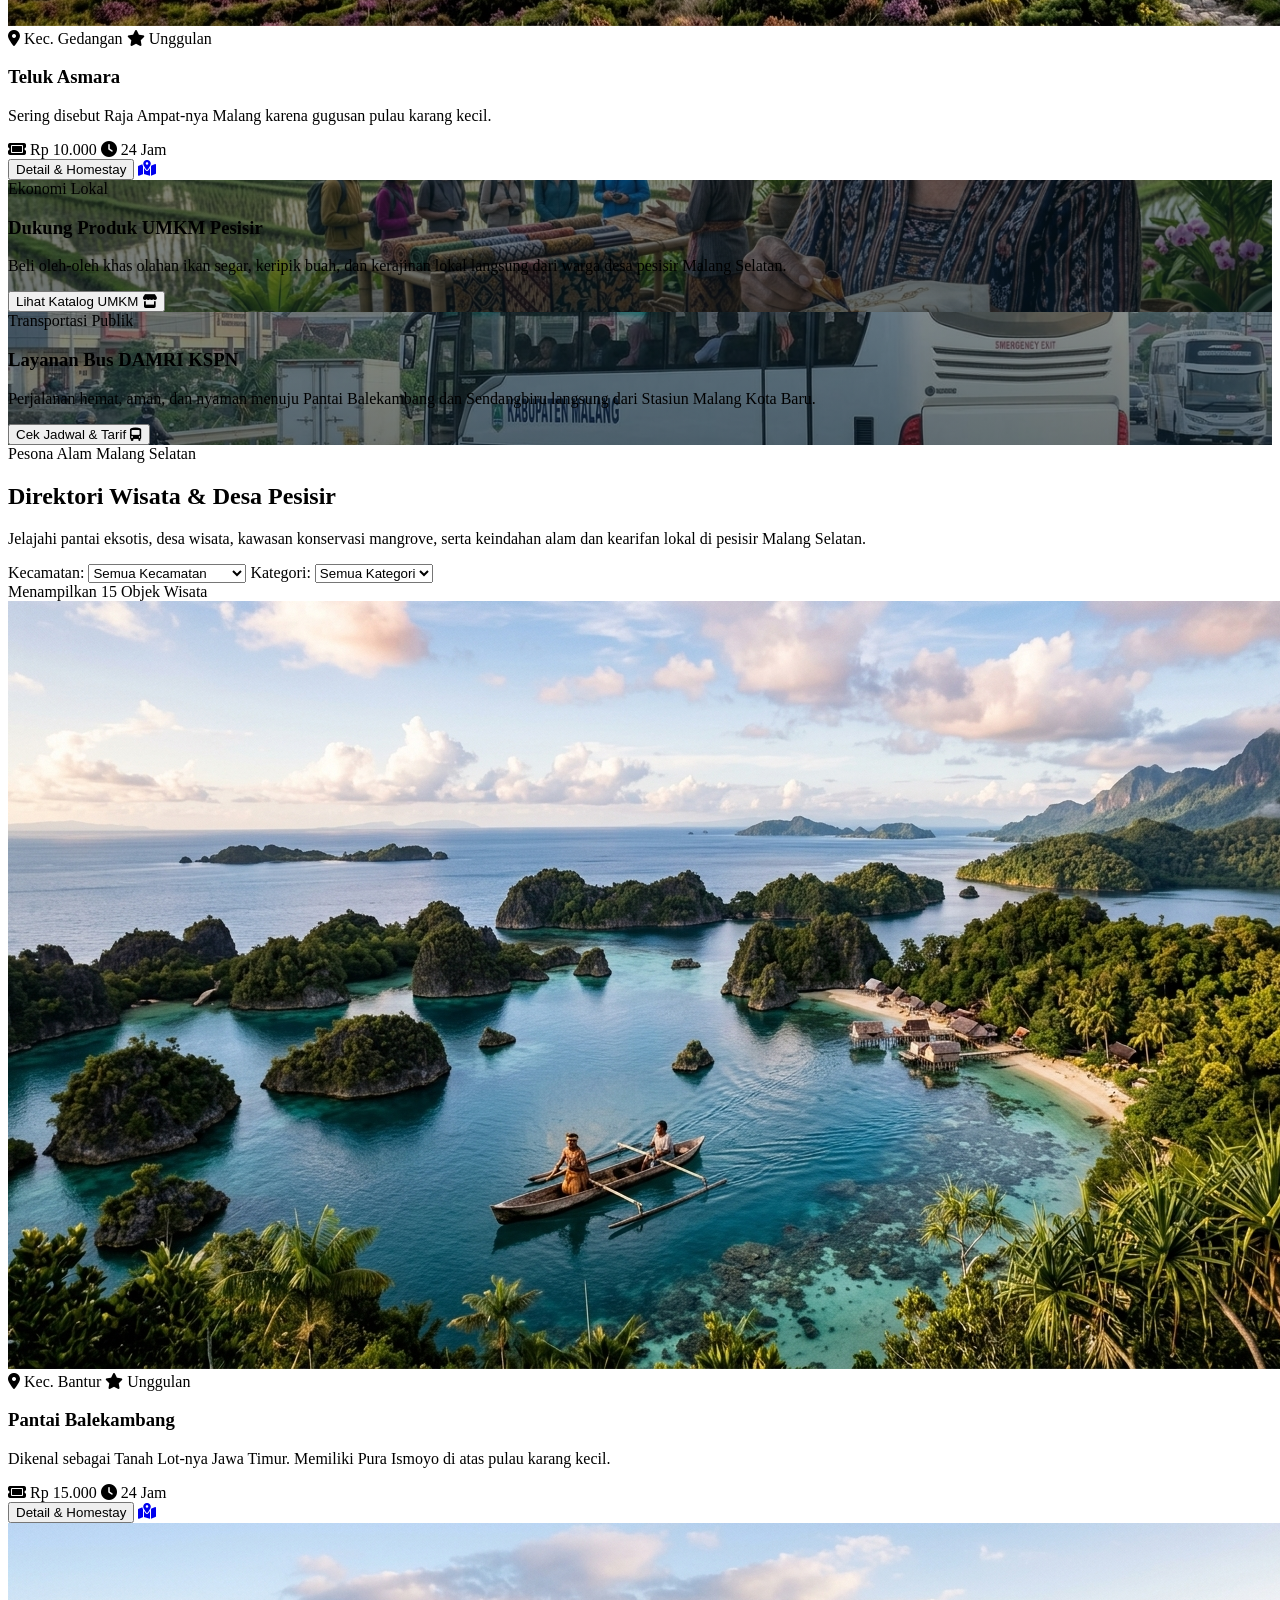
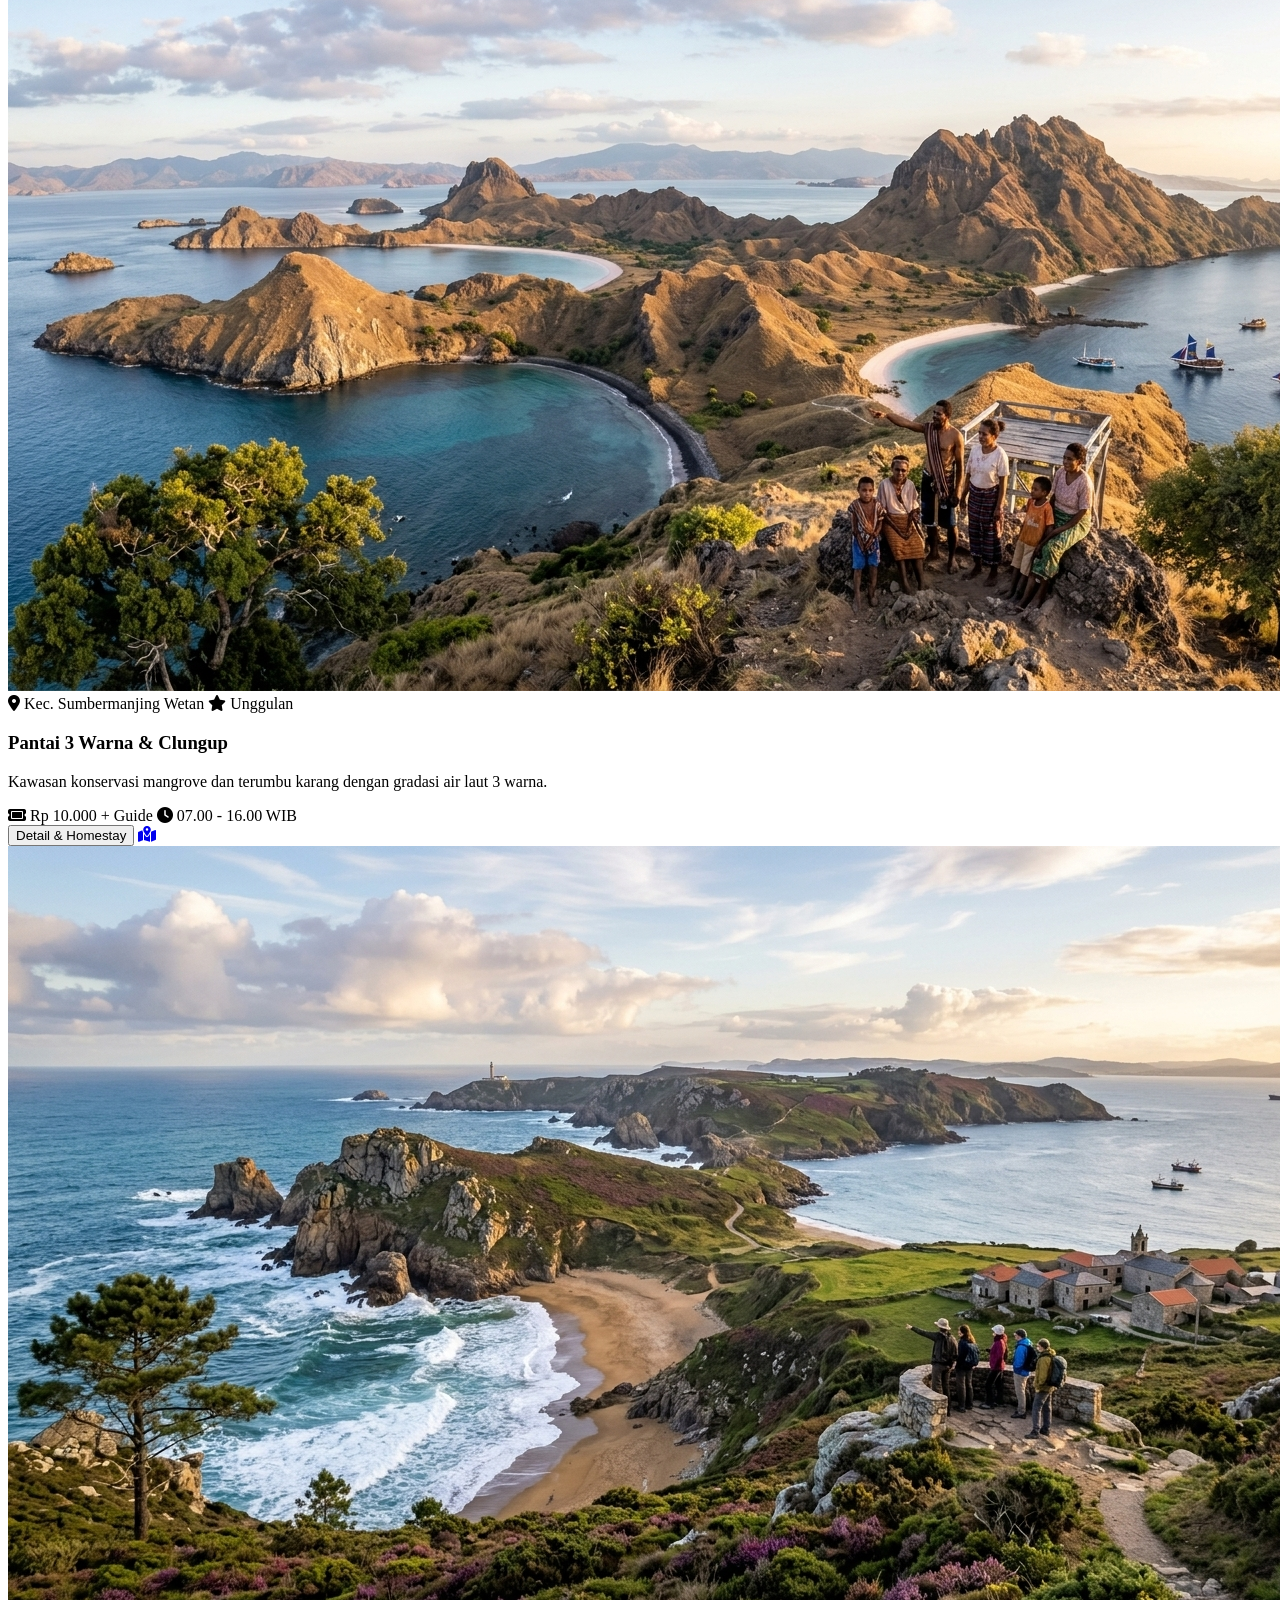
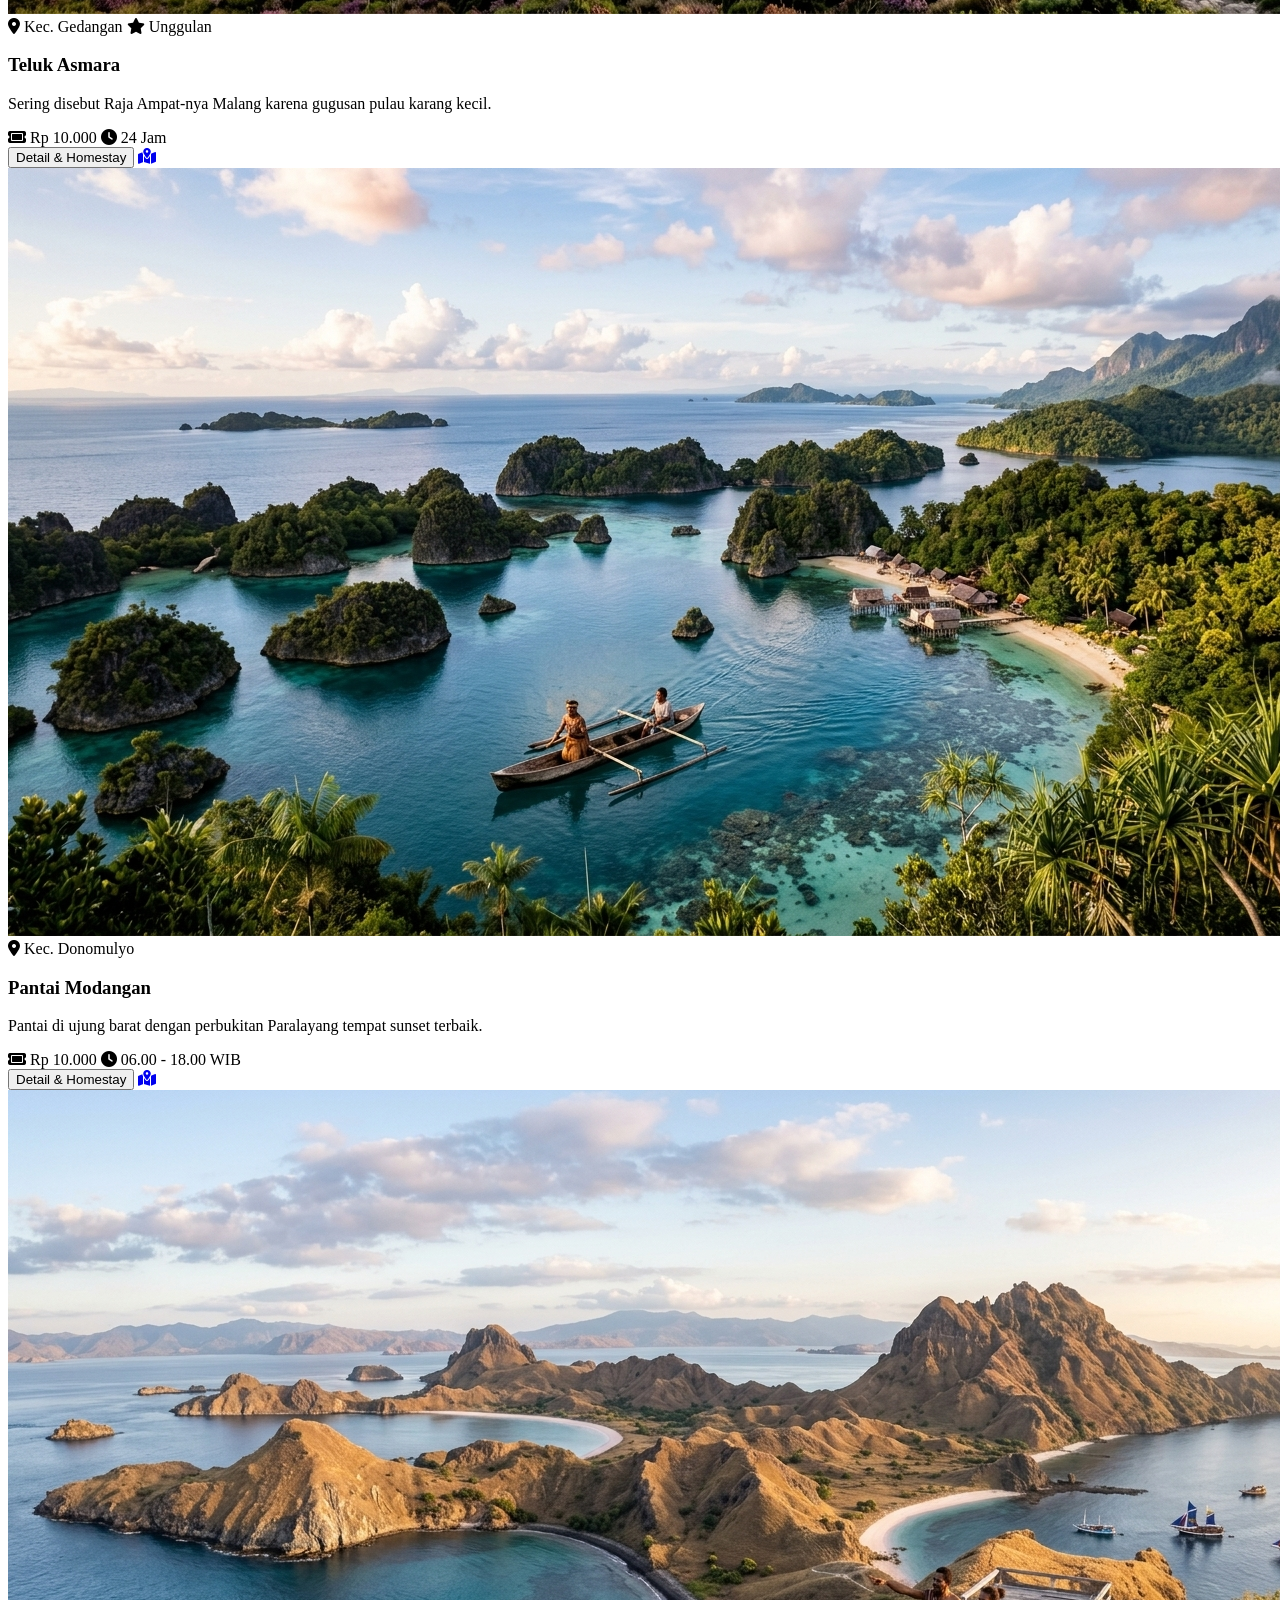
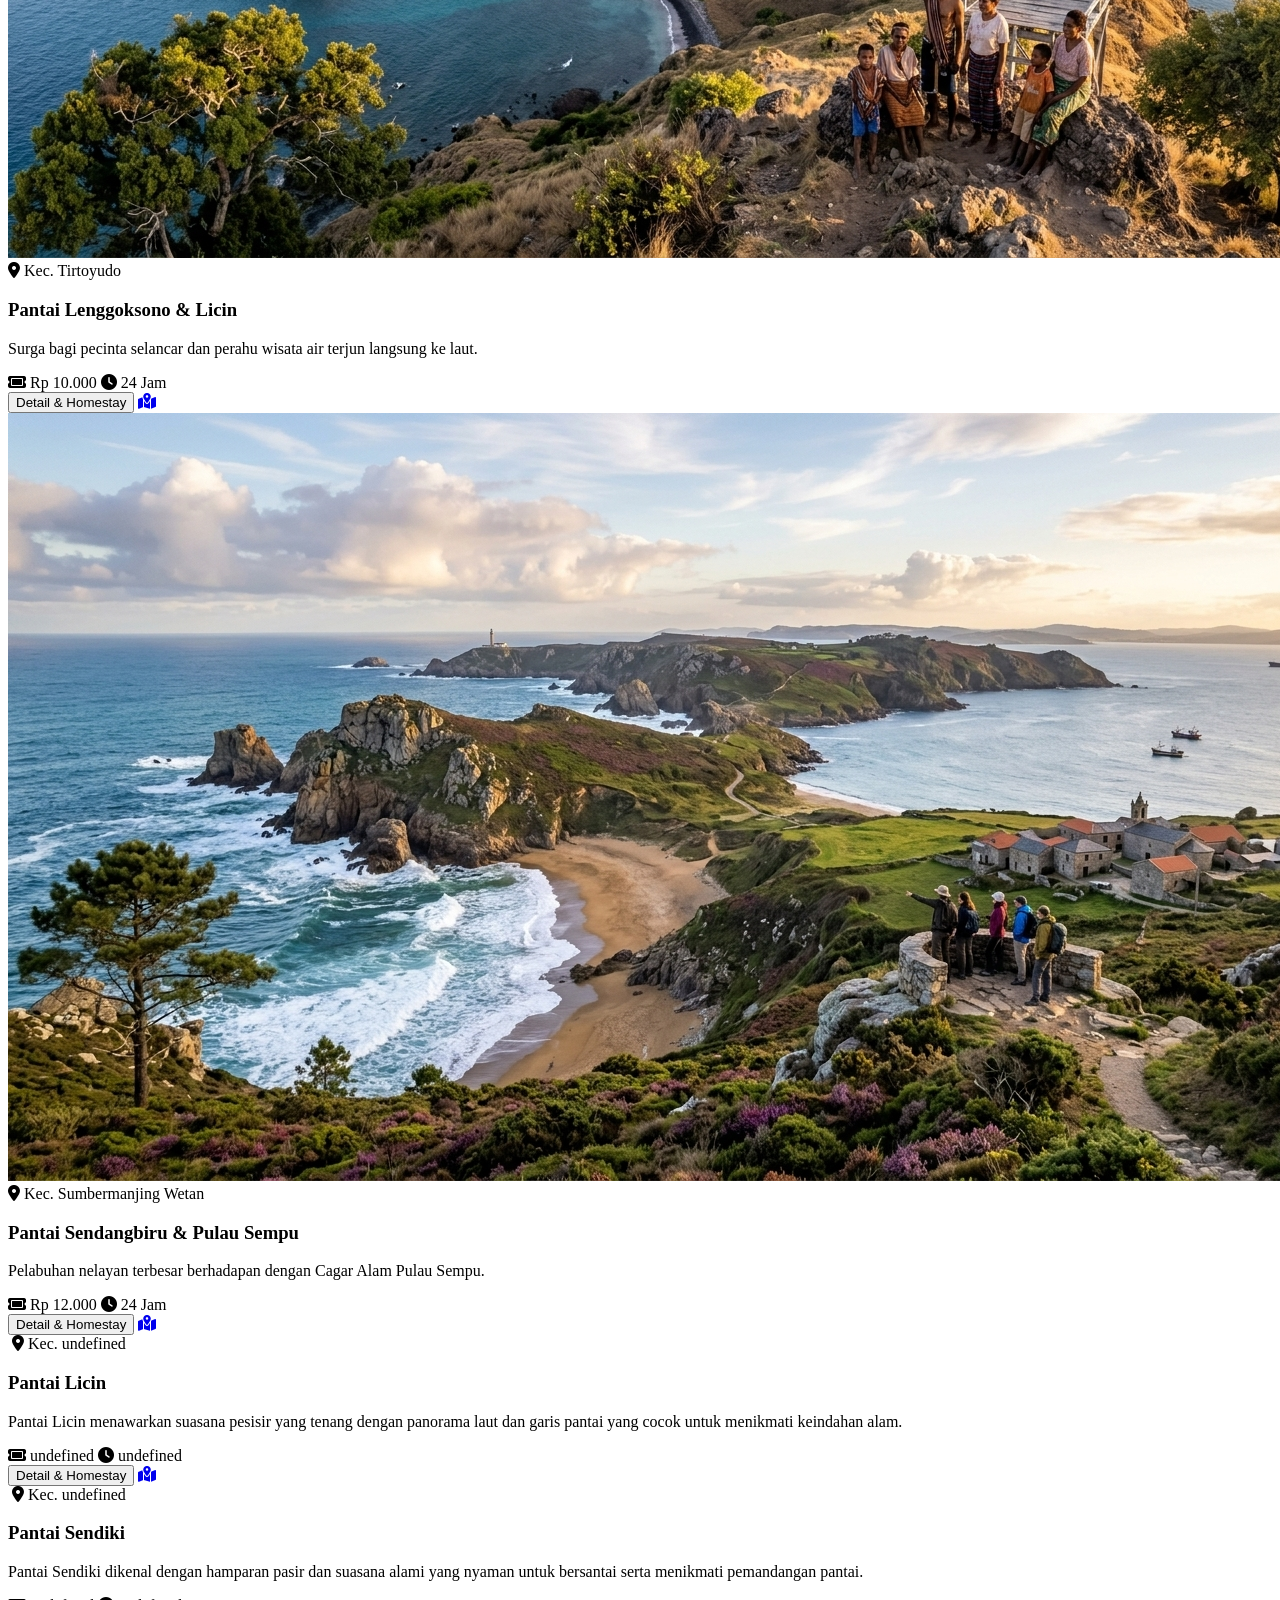
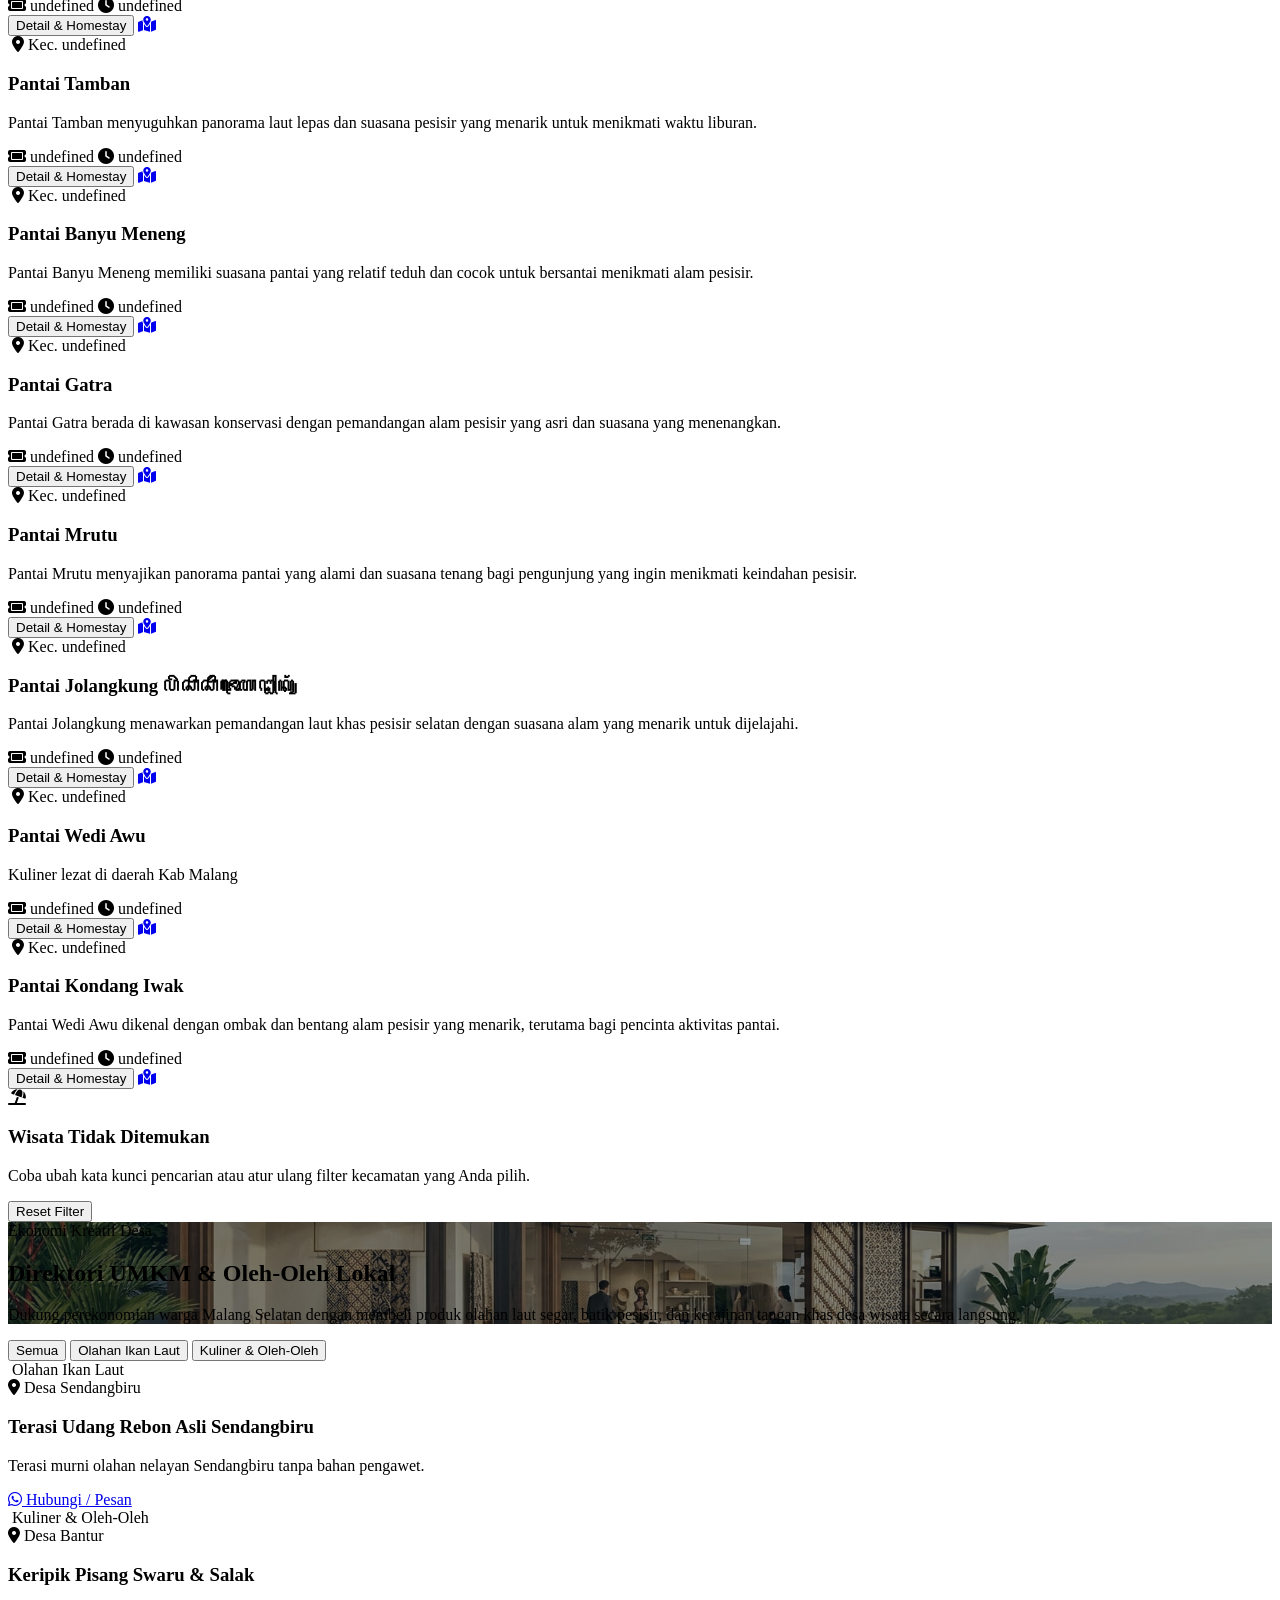
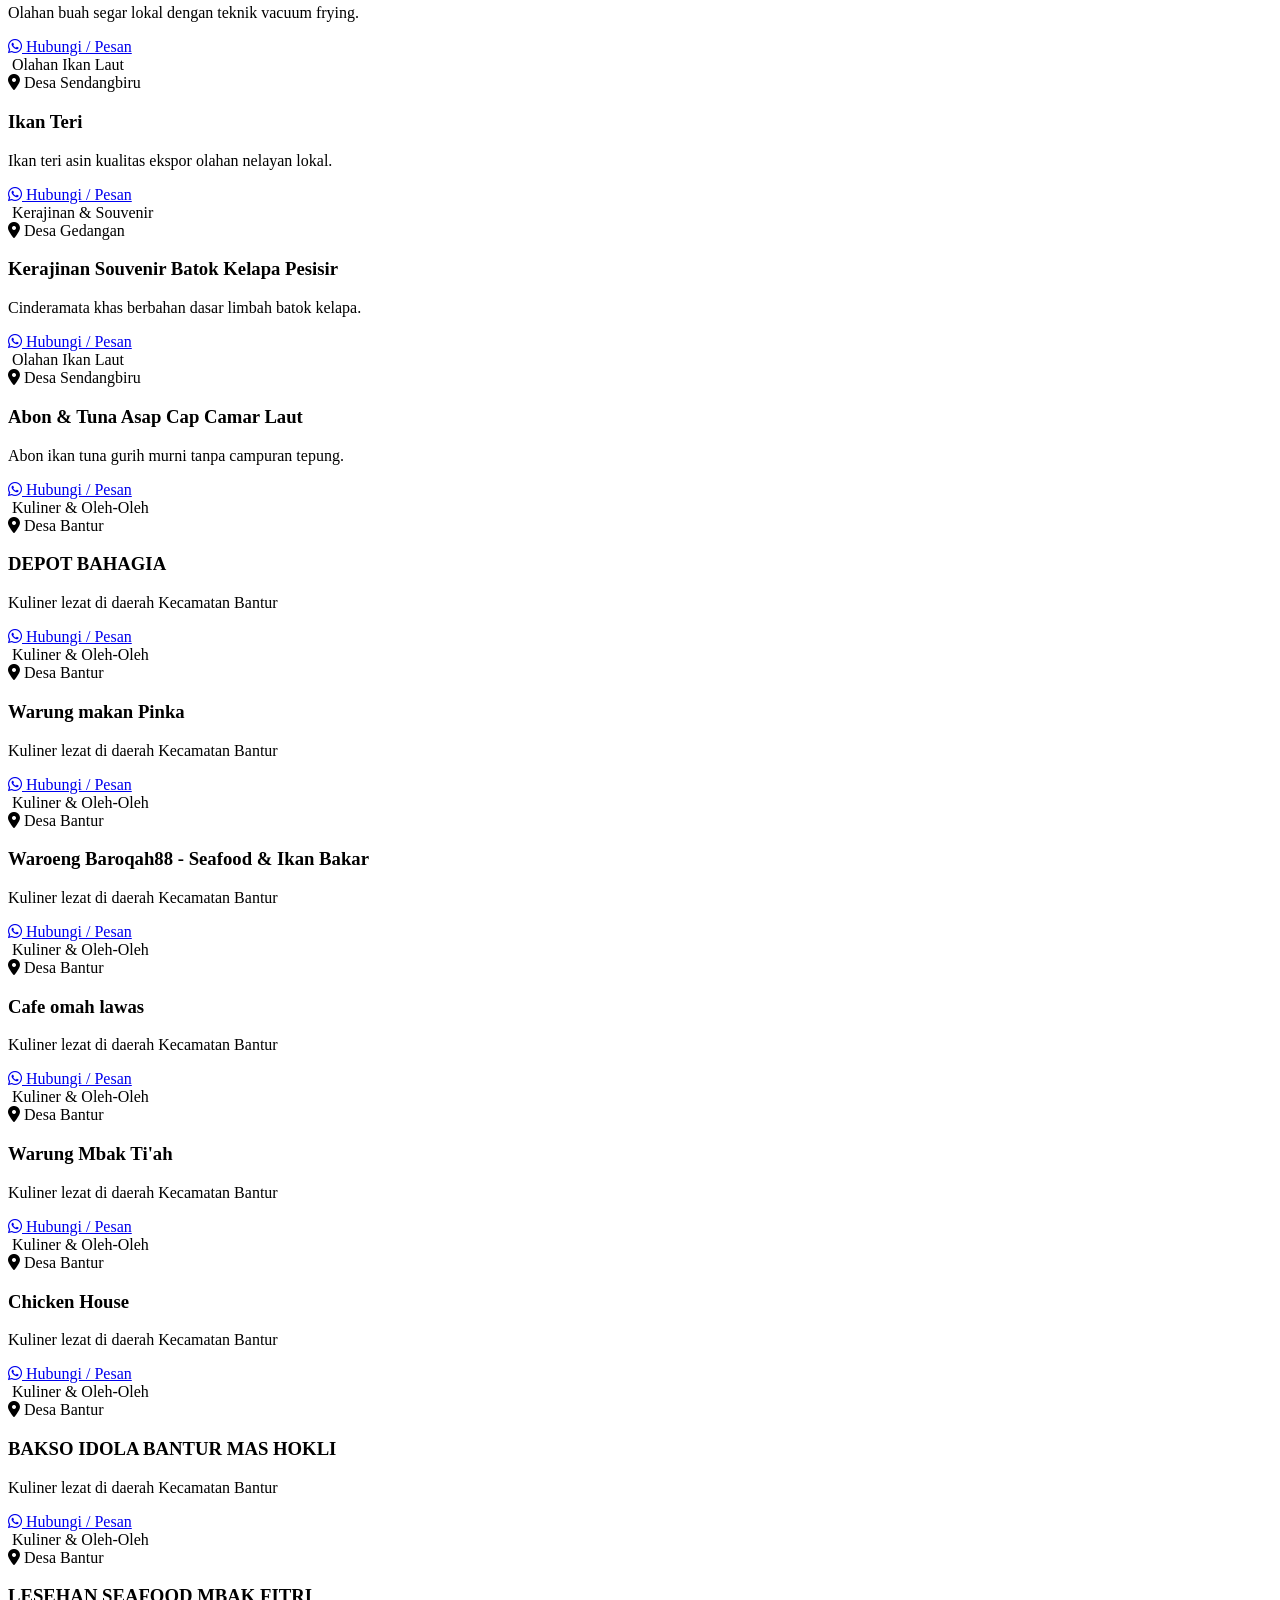
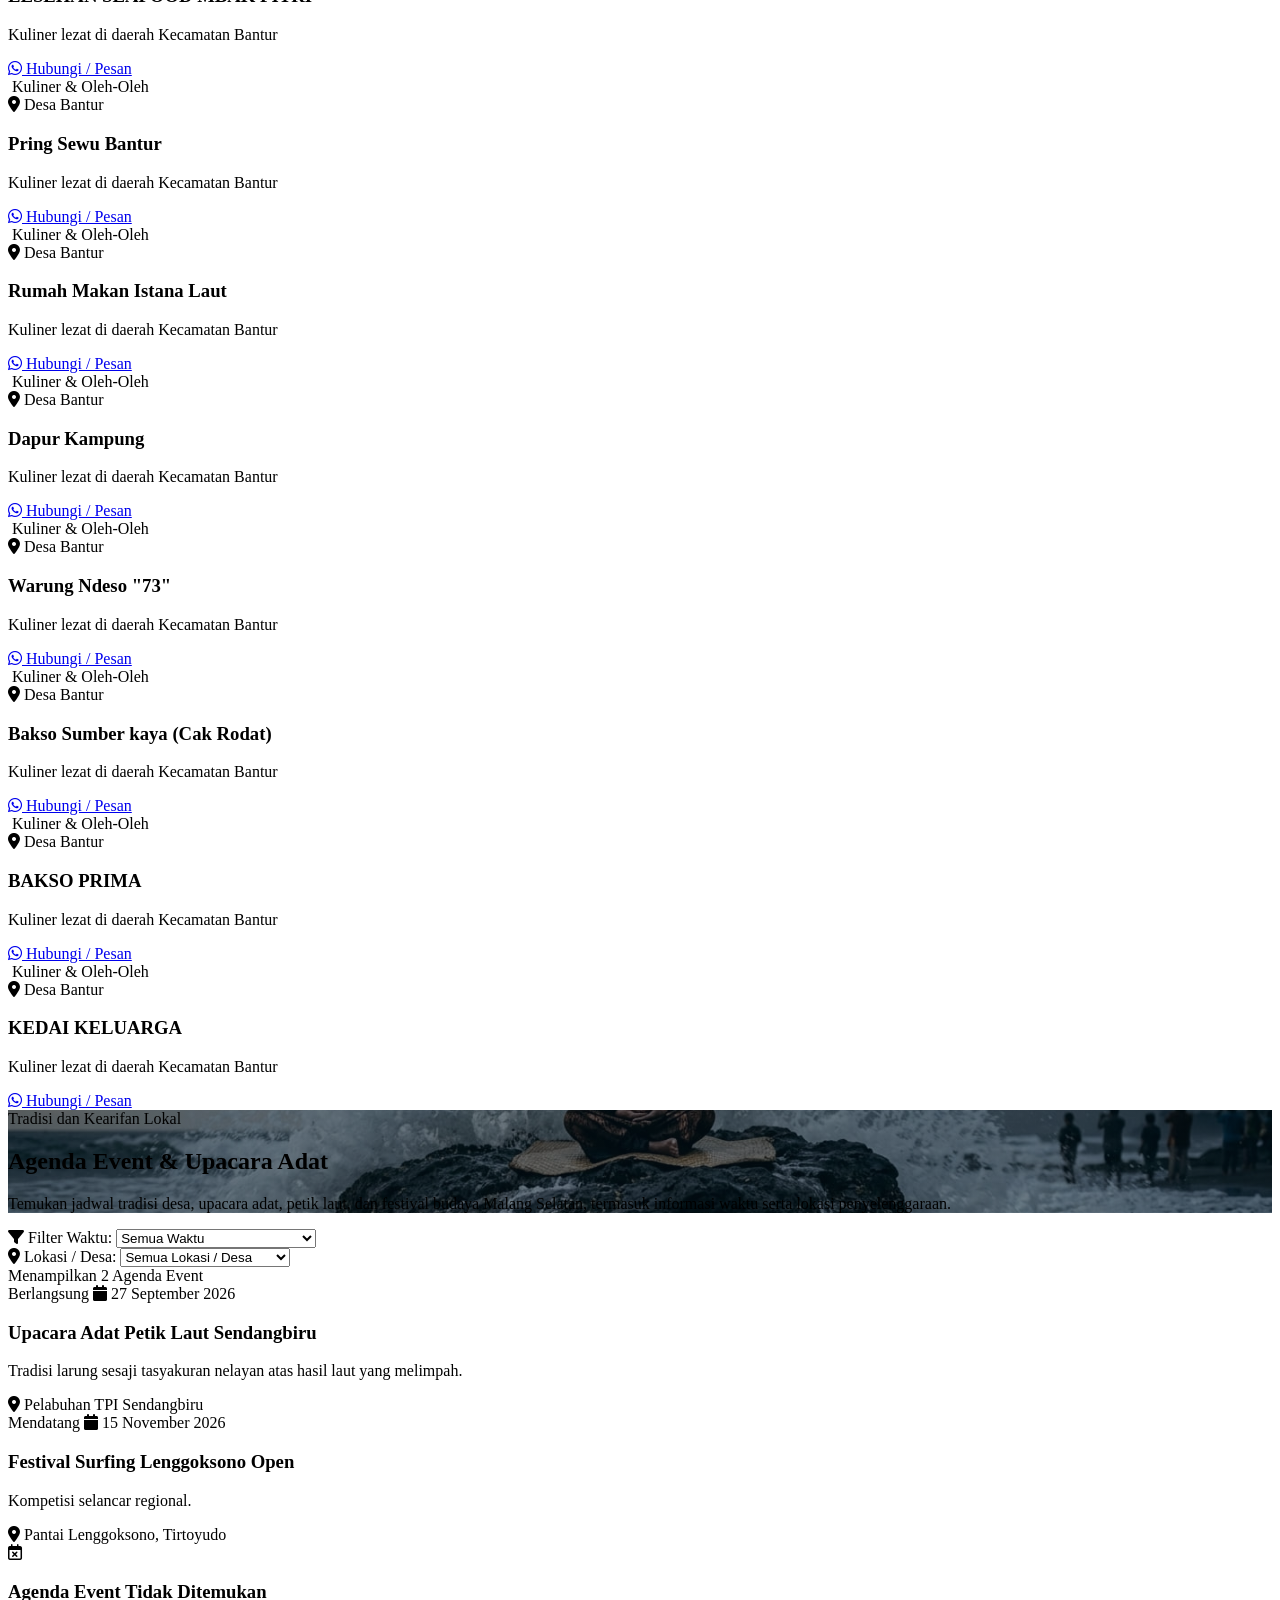
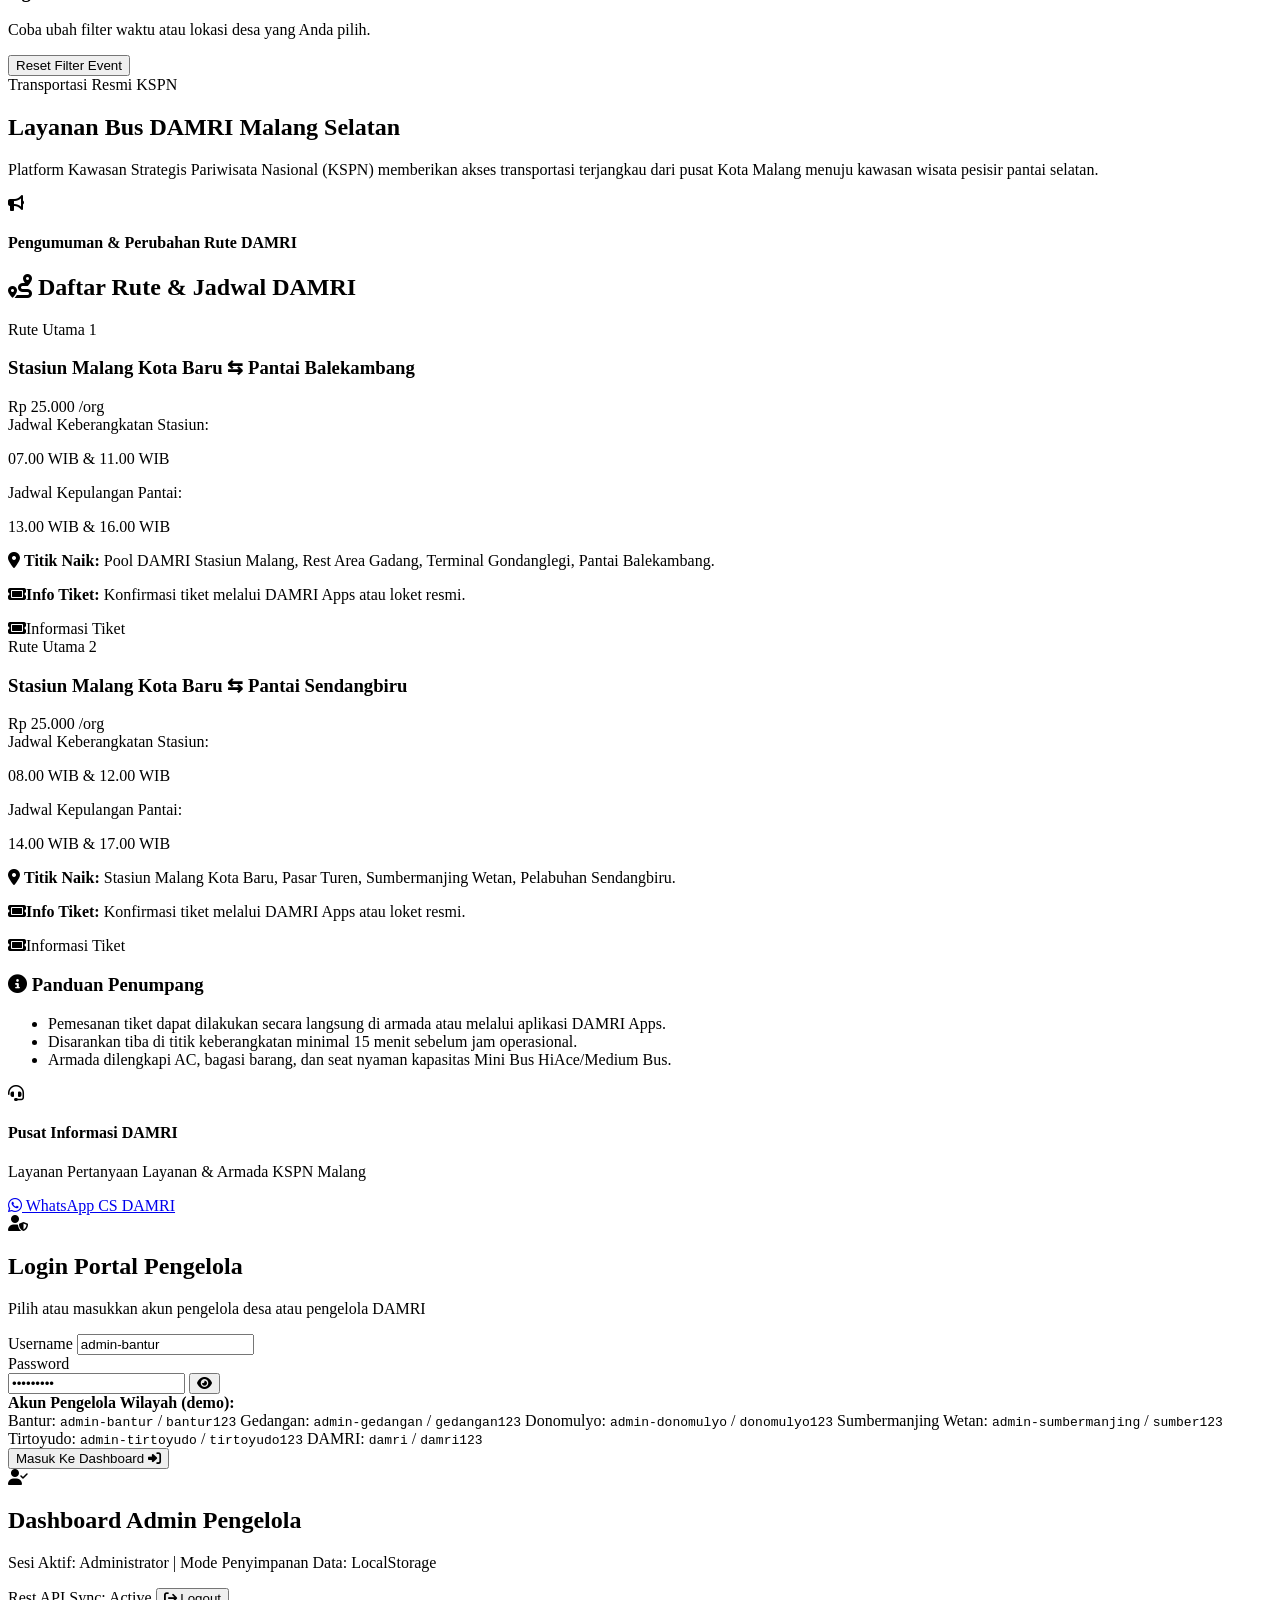
==== commit 8b5696ee: "Update index.html" ====
--- a/index.html
+++ b/index.html
@@ -42,116 +42,7 @@
         }
     </script>
     
-    <link rel="stylesheet" href="style.css">
-    <style> body { font-family: 'Inter', sans-serif; background-color: #f8fafc; }
-        .hide-scrollbar::-webkit-scrollbar { display: none; }
-        .hide-scrollbar { -ms-overflow-style: none; scrollbar-width: none; }
-        .glass-nav { background: rgba(255, 255, 255, 0.95); backdrop-filter: blur(10px); }
-        .traffic-banner-layout { display: grid; grid-template-columns: auto minmax(0, 1fr) auto; align-items: center; gap: 1rem; }
-        .traffic-ticker-viewport { overflow: hidden; min-width: 0; width: 100%; display: flex; align-items: center; justify-content: center; }
-        .traffic-ticker-track { display: flex; width: max-content; align-items: center; gap: 3rem; white-space: nowrap; }
-        .traffic-ticker-track:not(.is-moving) { width: 100%; justify-content: center; text-align: center; }
-        .traffic-ticker-track.is-moving { animation: trafficTickerMove 32s linear infinite; }
-        .traffic-ticker-track.is-moving:hover { animation-play-state: paused; }
-        .traffic-ticker-copy { display: inline-flex; align-items: center; gap: 3rem; padding-right: 3rem; }
-        @keyframes trafficTickerMove { from { transform: translateX(0); } to { transform: translateX(-50%); } }
-        @media (max-width: 767px) { .traffic-banner-layout { grid-template-columns: minmax(0, 1fr); gap: .5rem; } .traffic-banner-icon { display: none; } .traffic-banner-actions { justify-content: center; flex-wrap: wrap; } .traffic-ticker-track:not(.is-moving) { white-space: normal; } }
-        @media (prefers-reduced-motion: reduce) { .traffic-ticker-track.is-moving { animation: none; } }
-
-
-/* ===== Admin: Kelola Kecamatan ===== */
-#admin-content-kecamatan .kecamatan-delete-btn {
-    transition: background-color .2s ease, transform .2s ease;
-}
-#admin-content-kecamatan .kecamatan-delete-btn:hover {
-    transform: translateY(-1px);
-}
-#admin-content-kecamatan #kecamatan-admin-form input {
-    min-width: 0;
-    outline: none;
-    transition: border-color .2s ease, box-shadow .2s ease;
-}
-#admin-content-kecamatan #kecamatan-admin-form input:focus {
-    border-color: #0284c7;
-    box-shadow: 0 0 0 3px rgba(2, 132, 199, .12);
-}
-#admin-content-kecamatan table {
-    border-collapse: separate;
-    border-spacing: 0;
-}
-#admin-content-kecamatan thead th:first-child {
-    border-top-left-radius: .65rem;
-}
-#admin-content-kecamatan thead th:last-child {
-    border-top-right-radius: .65rem;
-}
-#admin-nav-tabs .admin-tab-btn,
-#admin-nav-tabs #adm-tab-kecamatan {
-    flex: 0 0 auto;
-}
-@media (max-width: 640px) {
-    #admin-content-kecamatan > div {
-        padding: 1rem;
-    }
-    #admin-content-kecamatan #kecamatan-admin-form button {
-        width: 100%;
-    }
-}
-
-/* Admin: pengelolaan kartu promo Beranda */
-#admin-content-promoberanda input, #admin-content-promoberanda textarea { min-width: 0; outline: none; transition: border-color .2s, box-shadow .2s; }
-#admin-content-promoberanda input:focus, #admin-content-promoberanda textarea:focus { border-color: #0284c7; box-shadow: 0 0 0 3px rgba(2,132,199,.12); }
-#admin-content-promoberanda section { min-width: 0; }
-.home-promo-card { background-size: cover; background-position: center; }
-@media (max-width: 640px) { #admin-content-promoberanda > div { padding: 1rem; } }
-
-/* Navigasi pagination untuk grid wisata dan produk UMKM */
-.pagination-btn {
-    min-width: 38px;
-    height: 38px;
-    padding: 0 11px;
-    display: inline-flex;
-    align-items: center;
-    justify-content: center;
-    border: 1px solid #cbd5e1;
-    border-radius: 10px;
-    background: #ffffff;
-    color: #334155;
-    font-size: 13px;
-    font-weight: 700;
-    cursor: pointer;
-    transition: background .2s ease, color .2s ease, border-color .2s ease, transform .2s ease;
-}
-.pagination-btn:hover:not(:disabled) {
-    background: #e0f2fe;
-    border-color: #0284c7;
-    color: #075985;
-    transform: translateY(-1px);
-}
-.pagination-btn.active {
-    background: #036b8f;
-    border-color: #036b8f;
-    color: #ffffff;
-    box-shadow: 0 3px 8px rgba(3, 105, 161, .2);
-}
-.pagination-btn:disabled {
-    opacity: .35;
-    cursor: not-allowed;
-}
-.pagination-ellipsis {
-    padding: 0 3px;
-    color: #64748b;
-    font-weight: 700;
-}
-@media (max-width: 480px) {
-    .pagination-btn { min-width: 34px; height: 34px; padding: 0 8px; }
-}
-
-/* Upload dan preview foto kartu promo beranda */
-.promo-image-preview { width: 100%; max-height: 180px; object-fit: cover; border-radius: 10px; border: 1px solid #cbd5e1; }
-#admin-content-promoberanda input[type="file"] { max-width: 100%; }
-.home-promo-card { background-size: cover !important; background-position: center !important; }
-</style>
+    <link rel="stylesheet" href="custom.css">
     
 </head>
 <body class="text-slate-800 antialiased min-h-screen flex flex-col justify-between">
@@ -1447,7 +1338,7 @@
 
     
     <!-- JAVASCRIPT LOGIC -->
-    <script src="script.js"></script>
+    <script src="script.js" defer></script>
 
 </body>
 </html>        
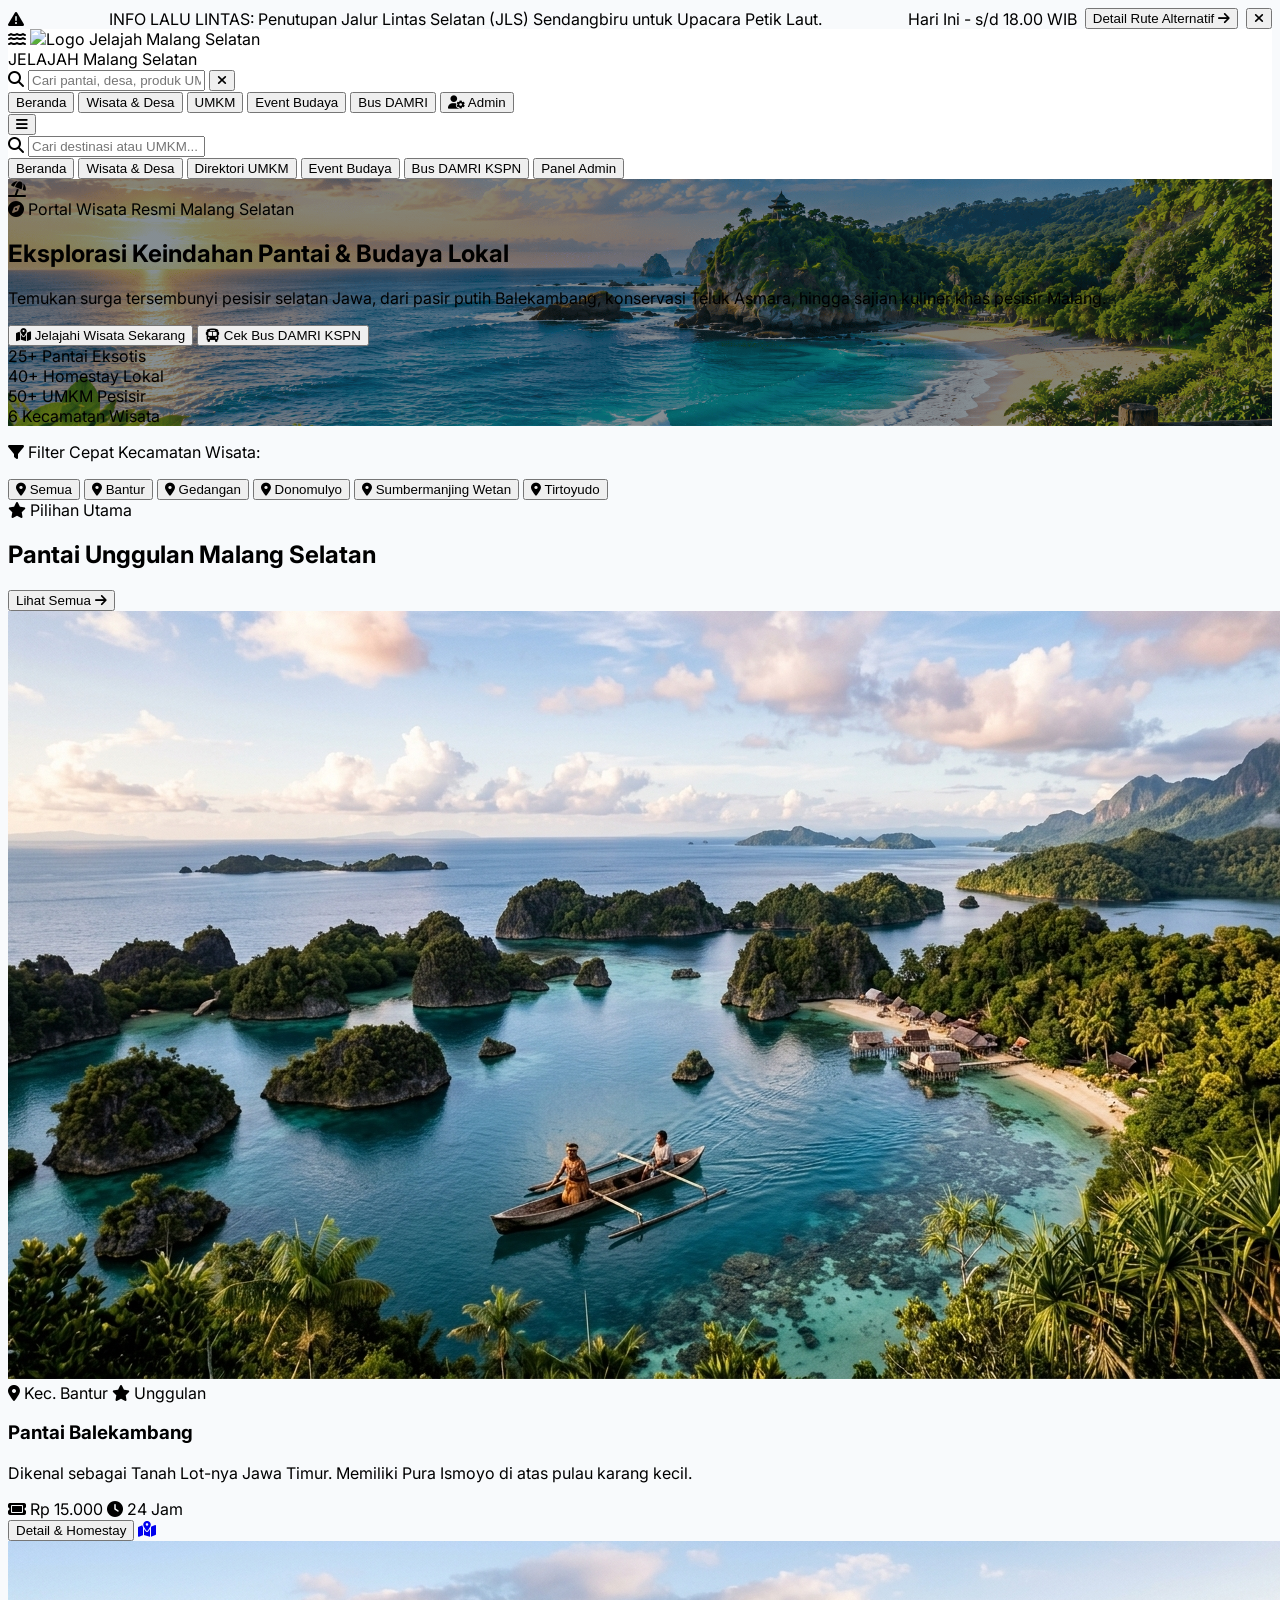
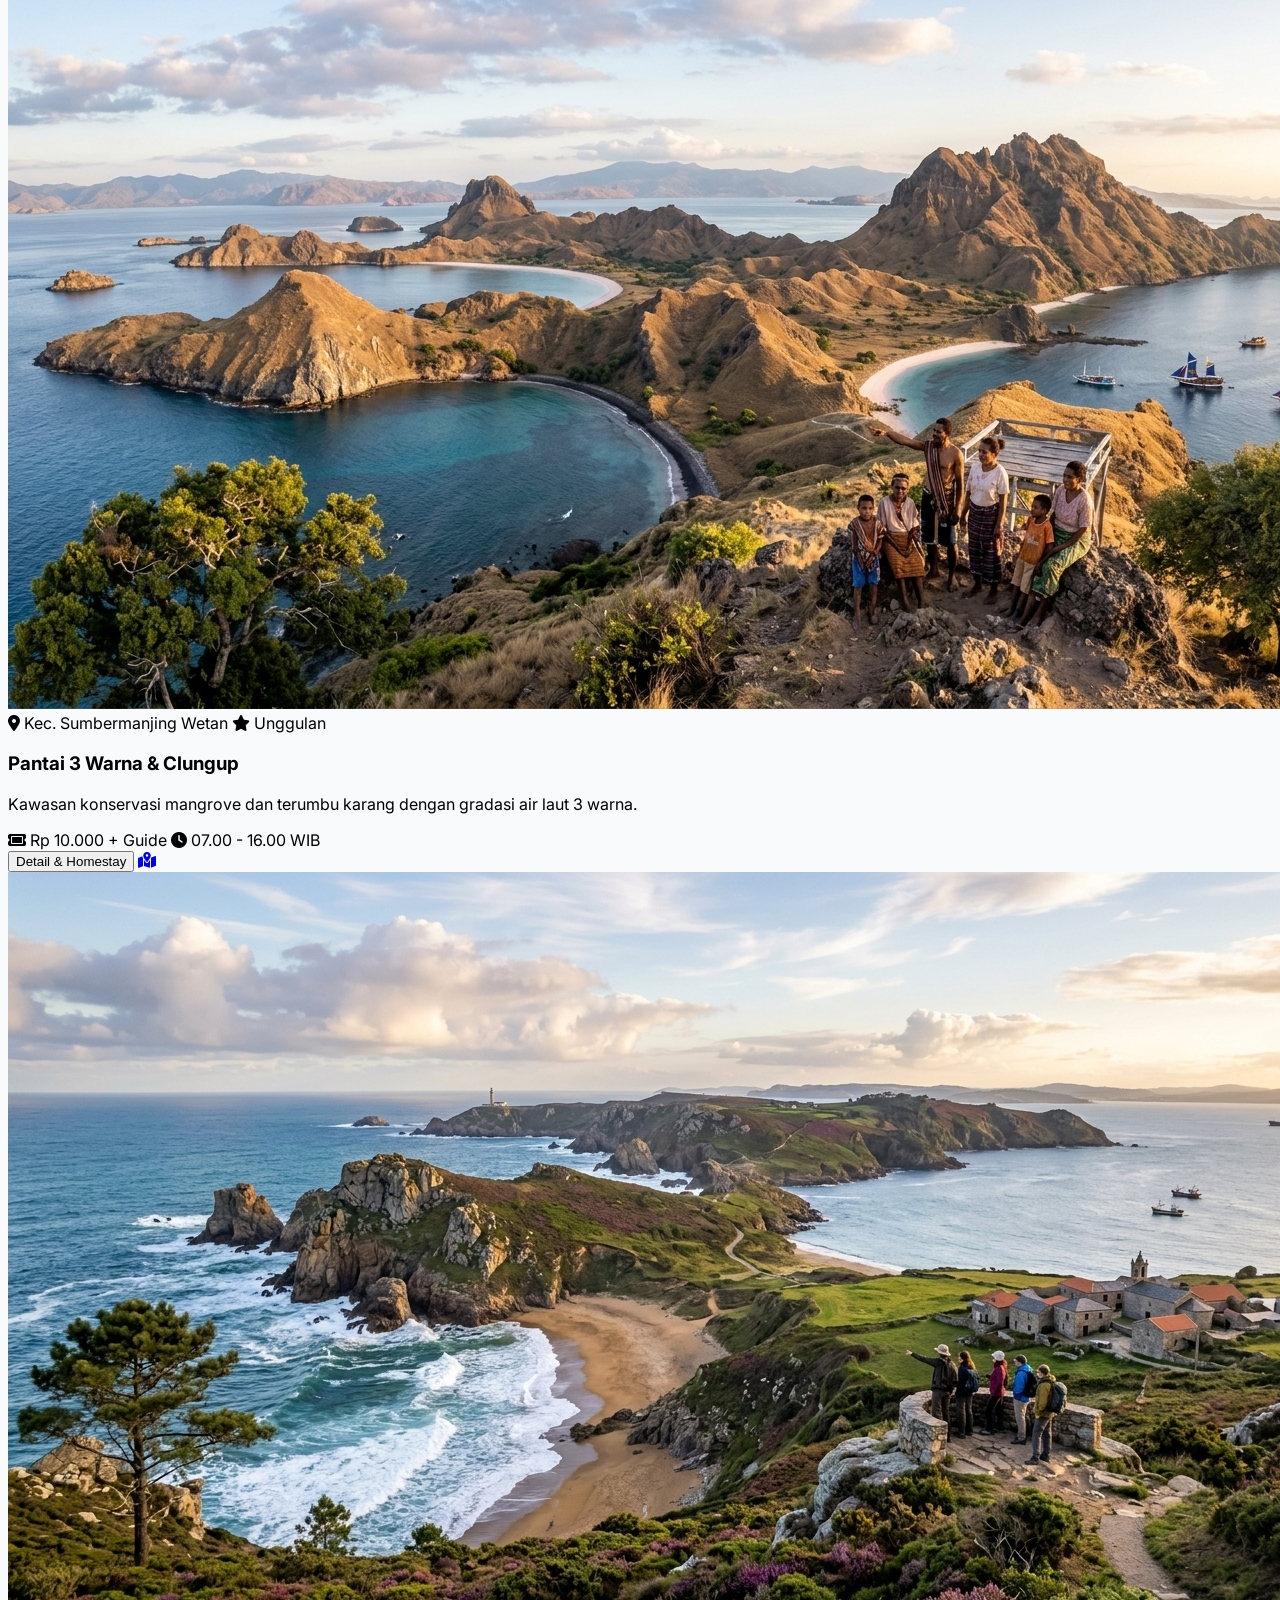
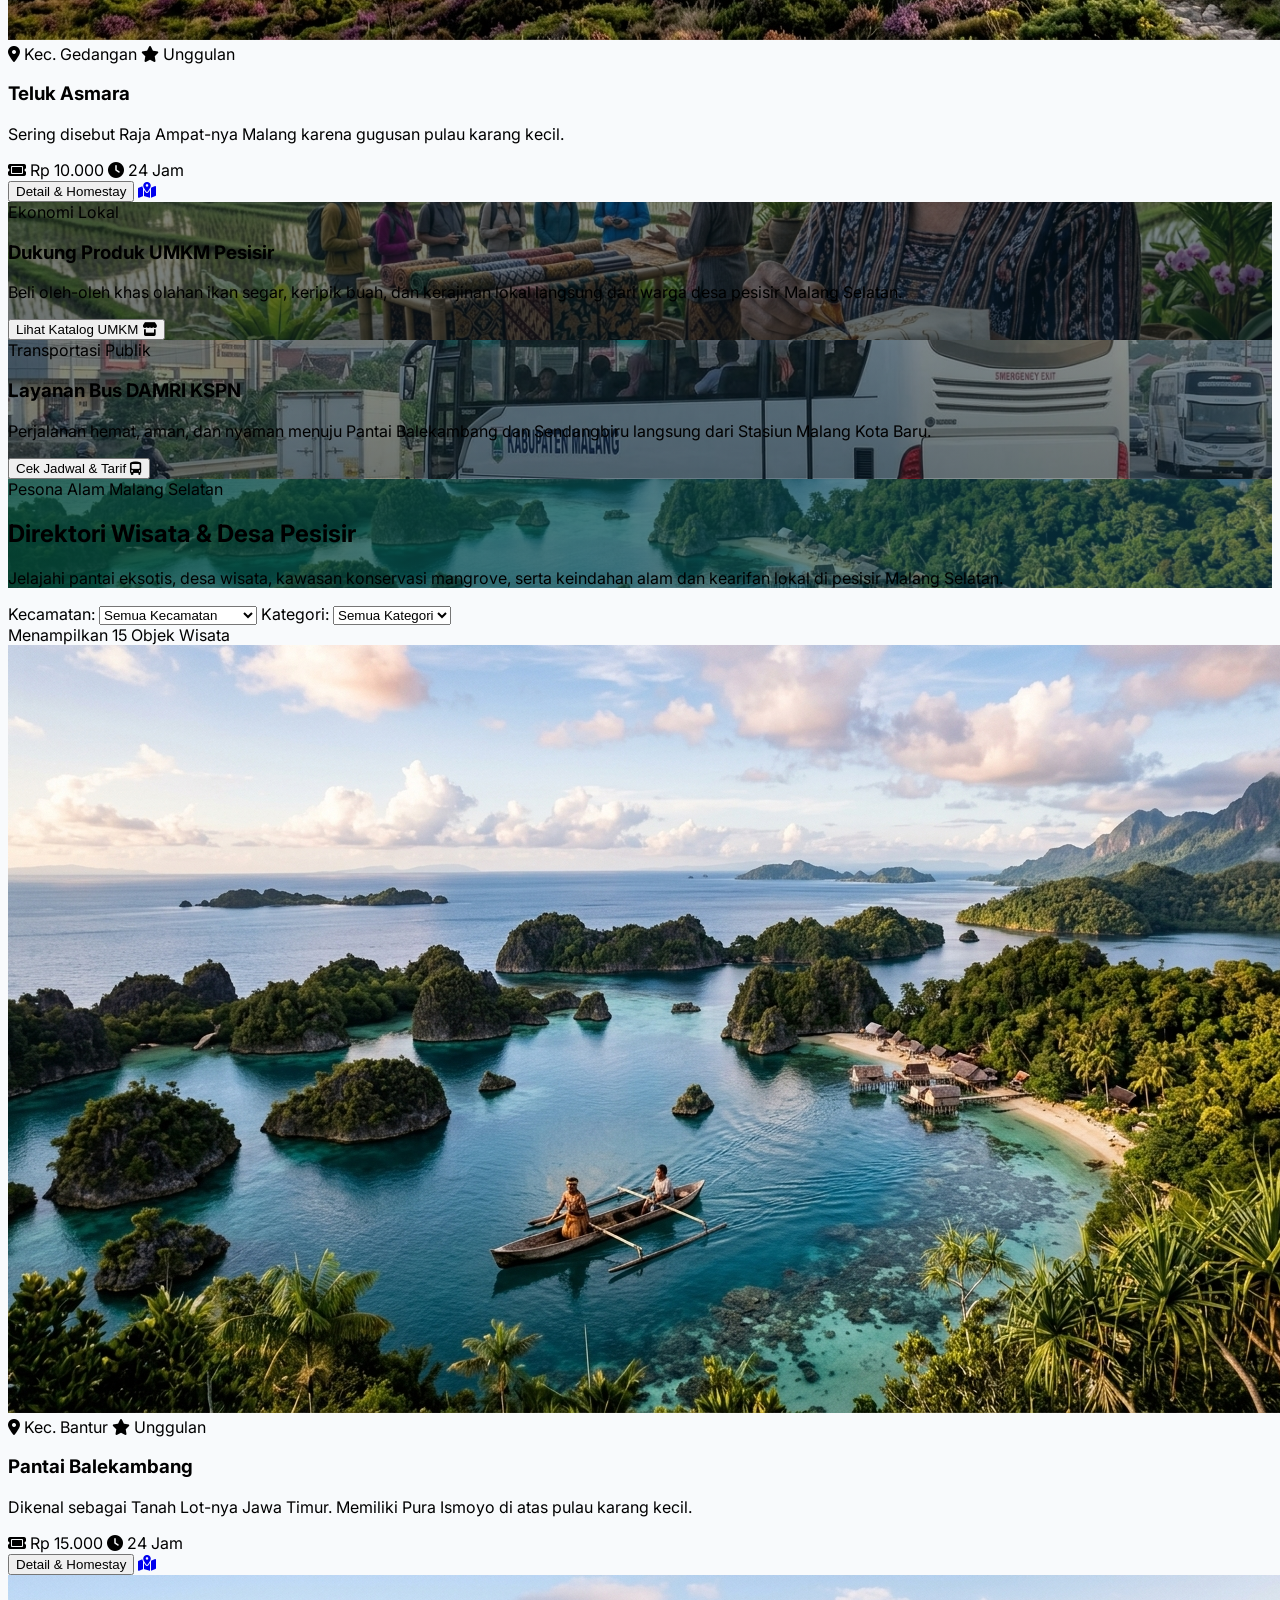
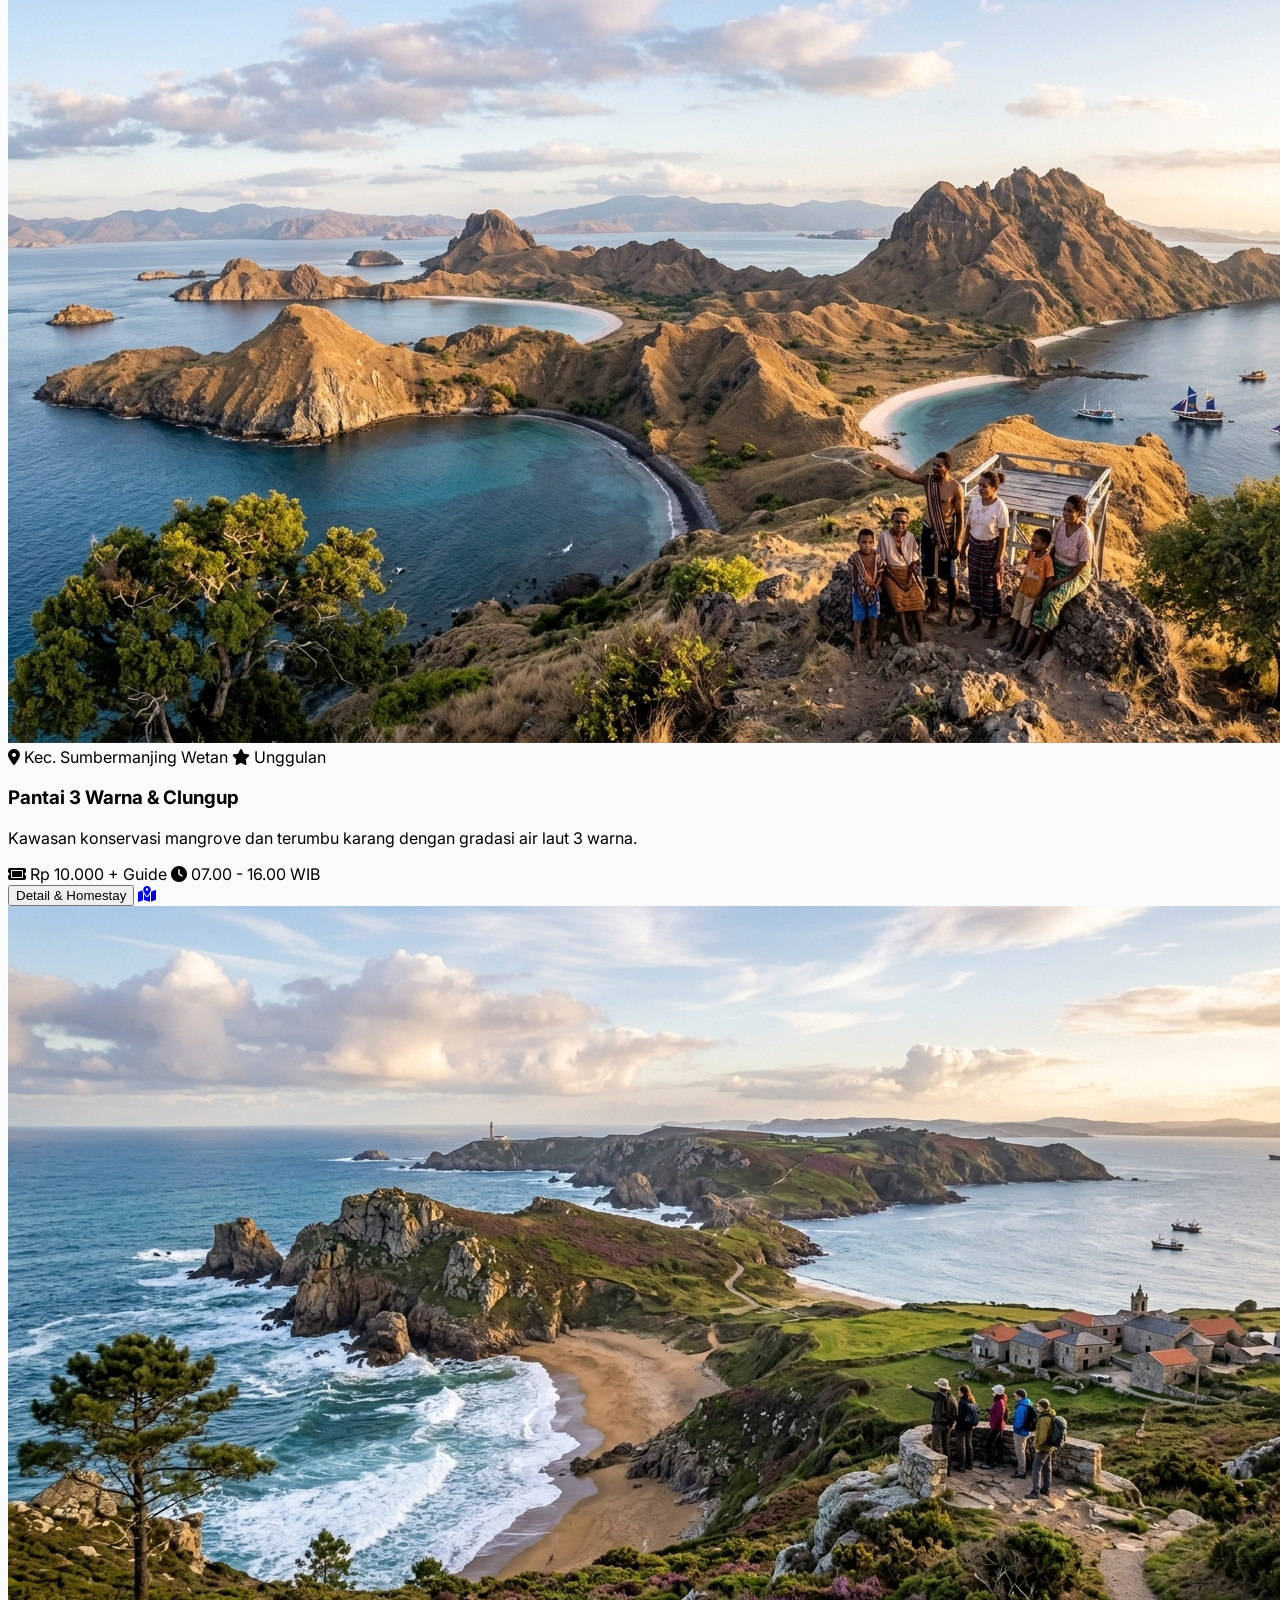
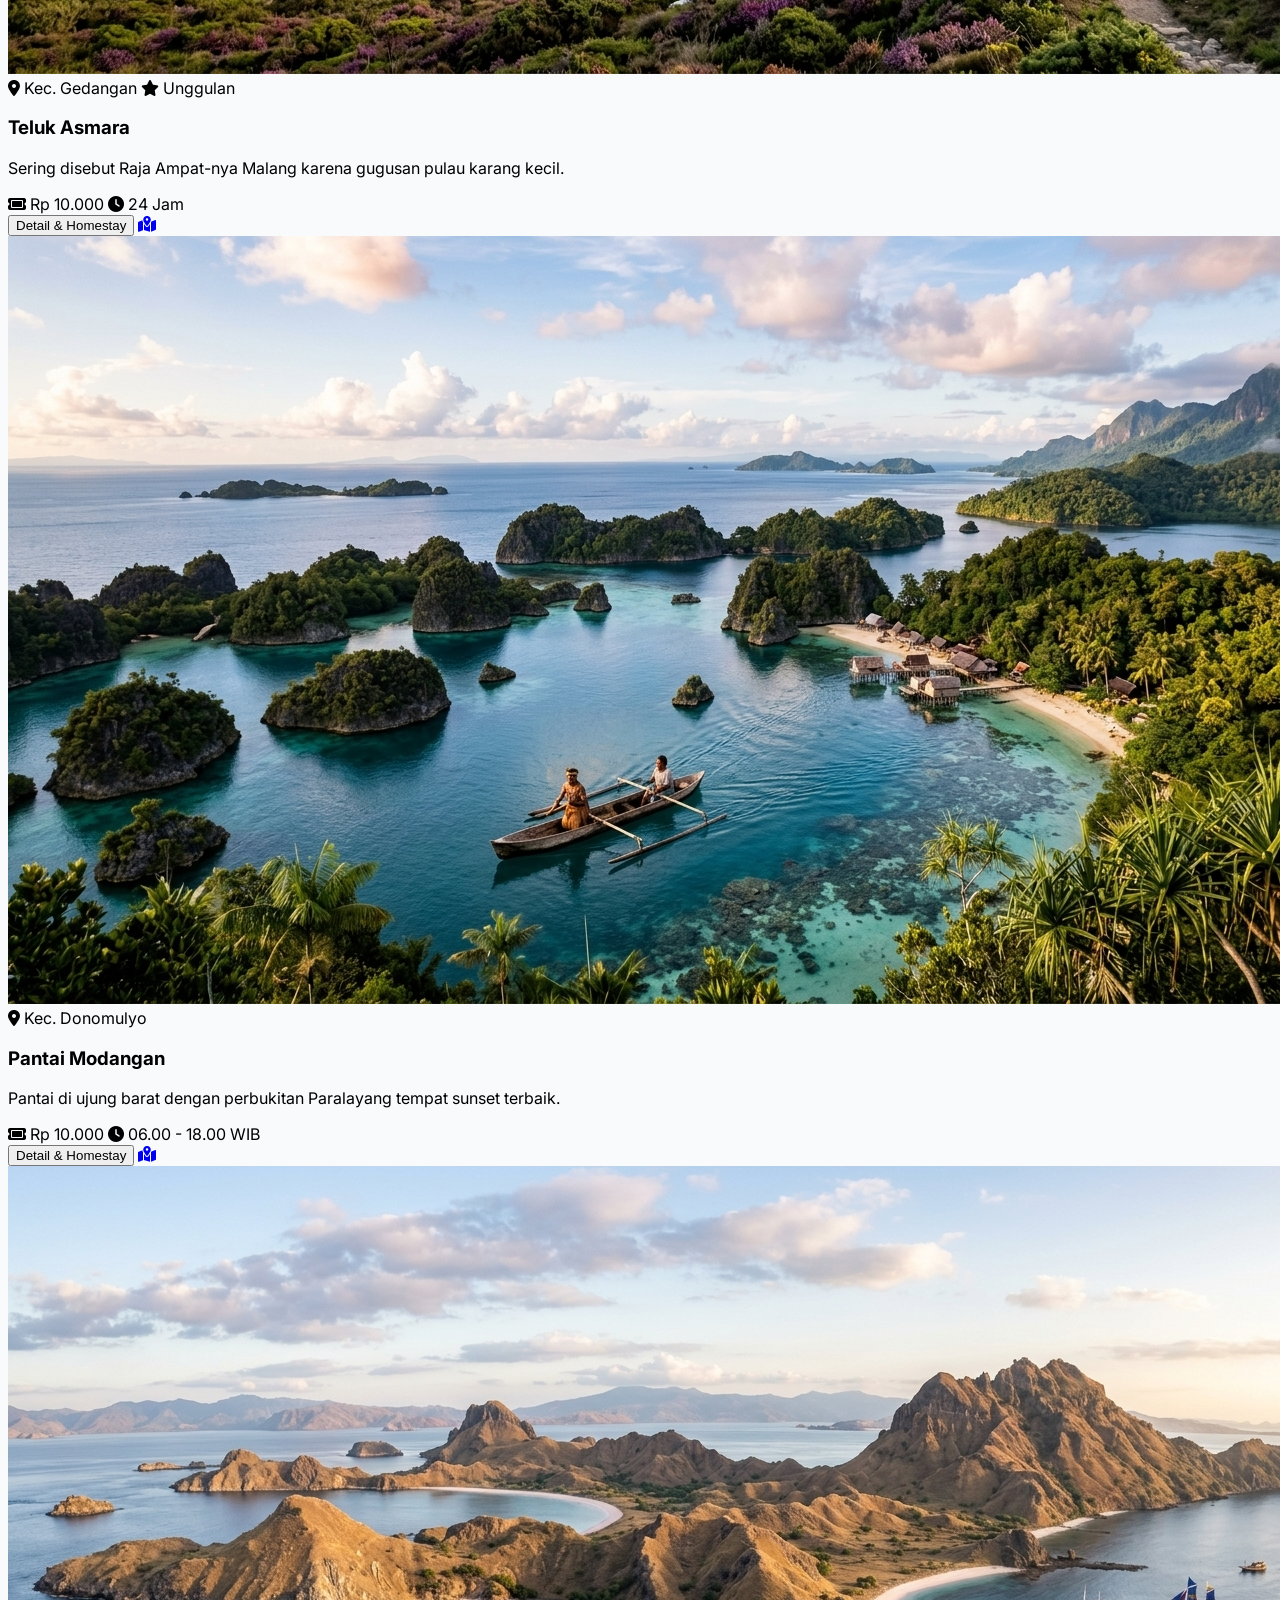
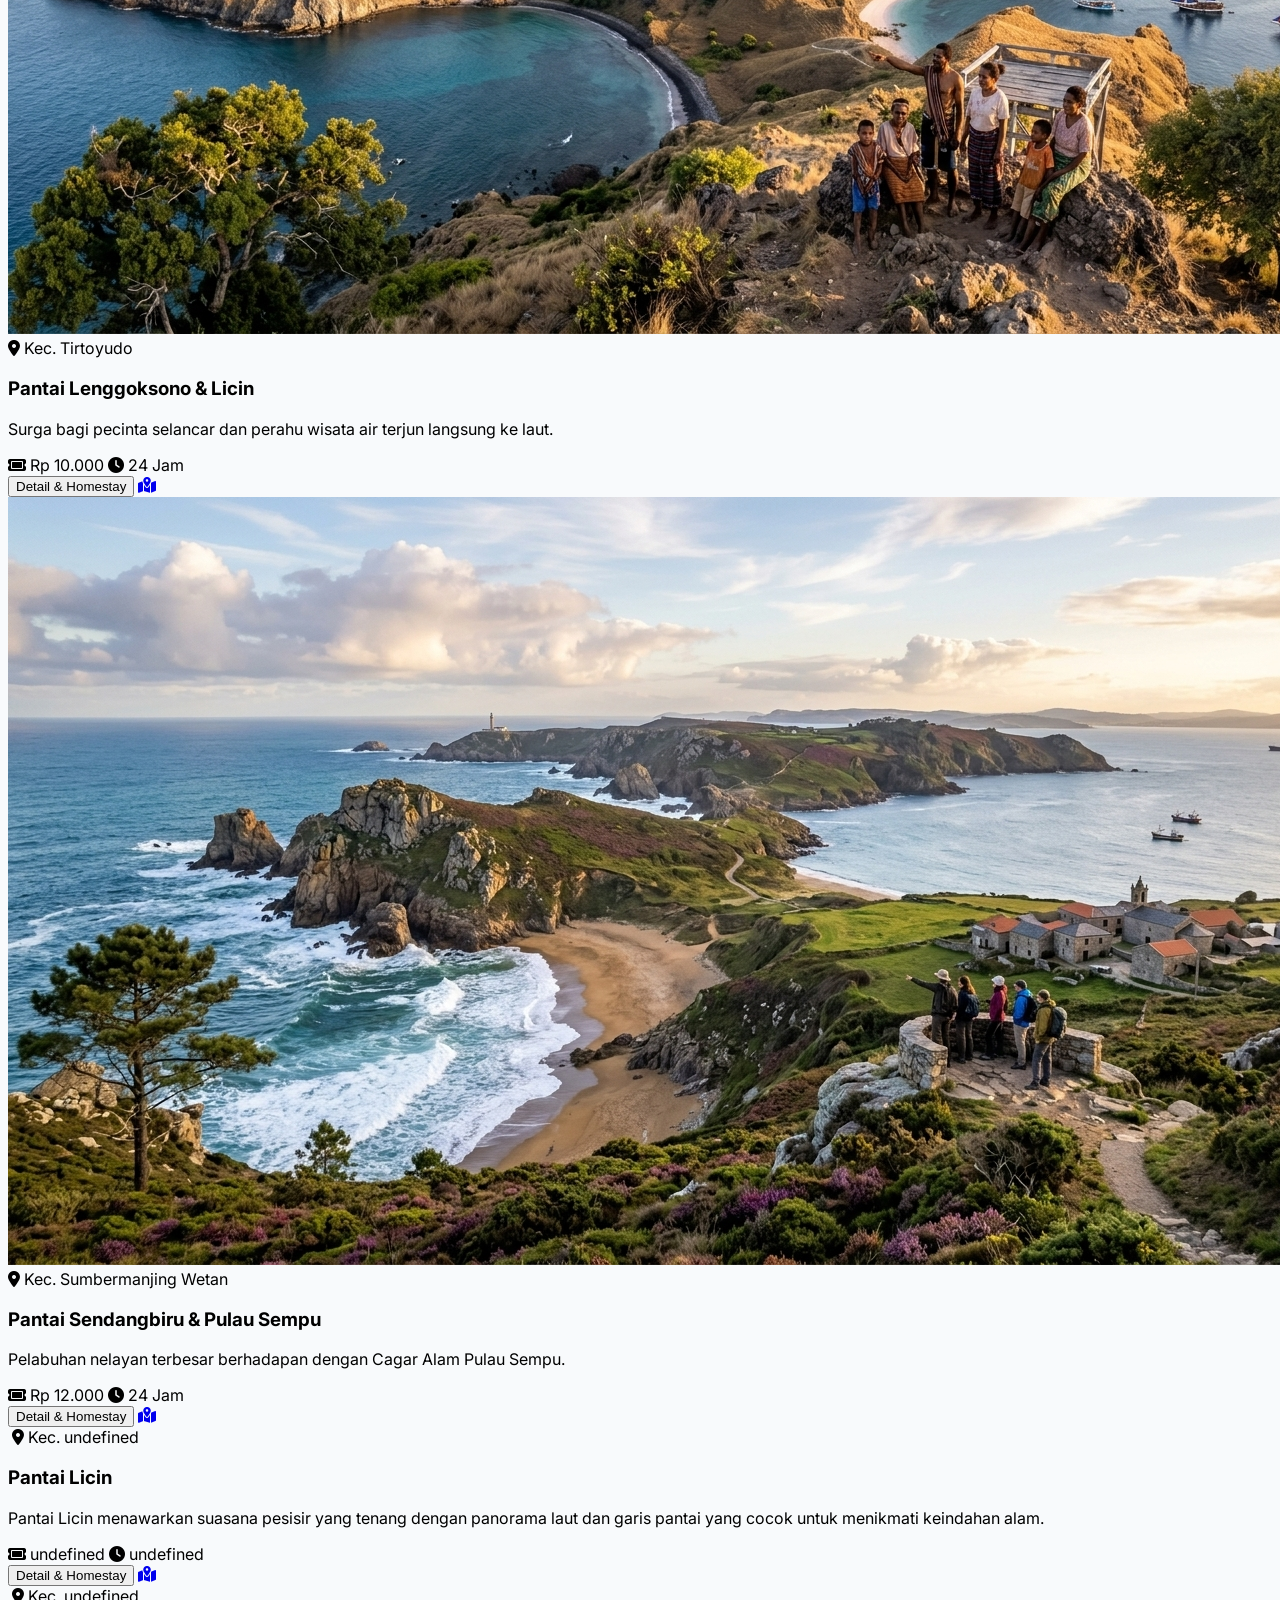
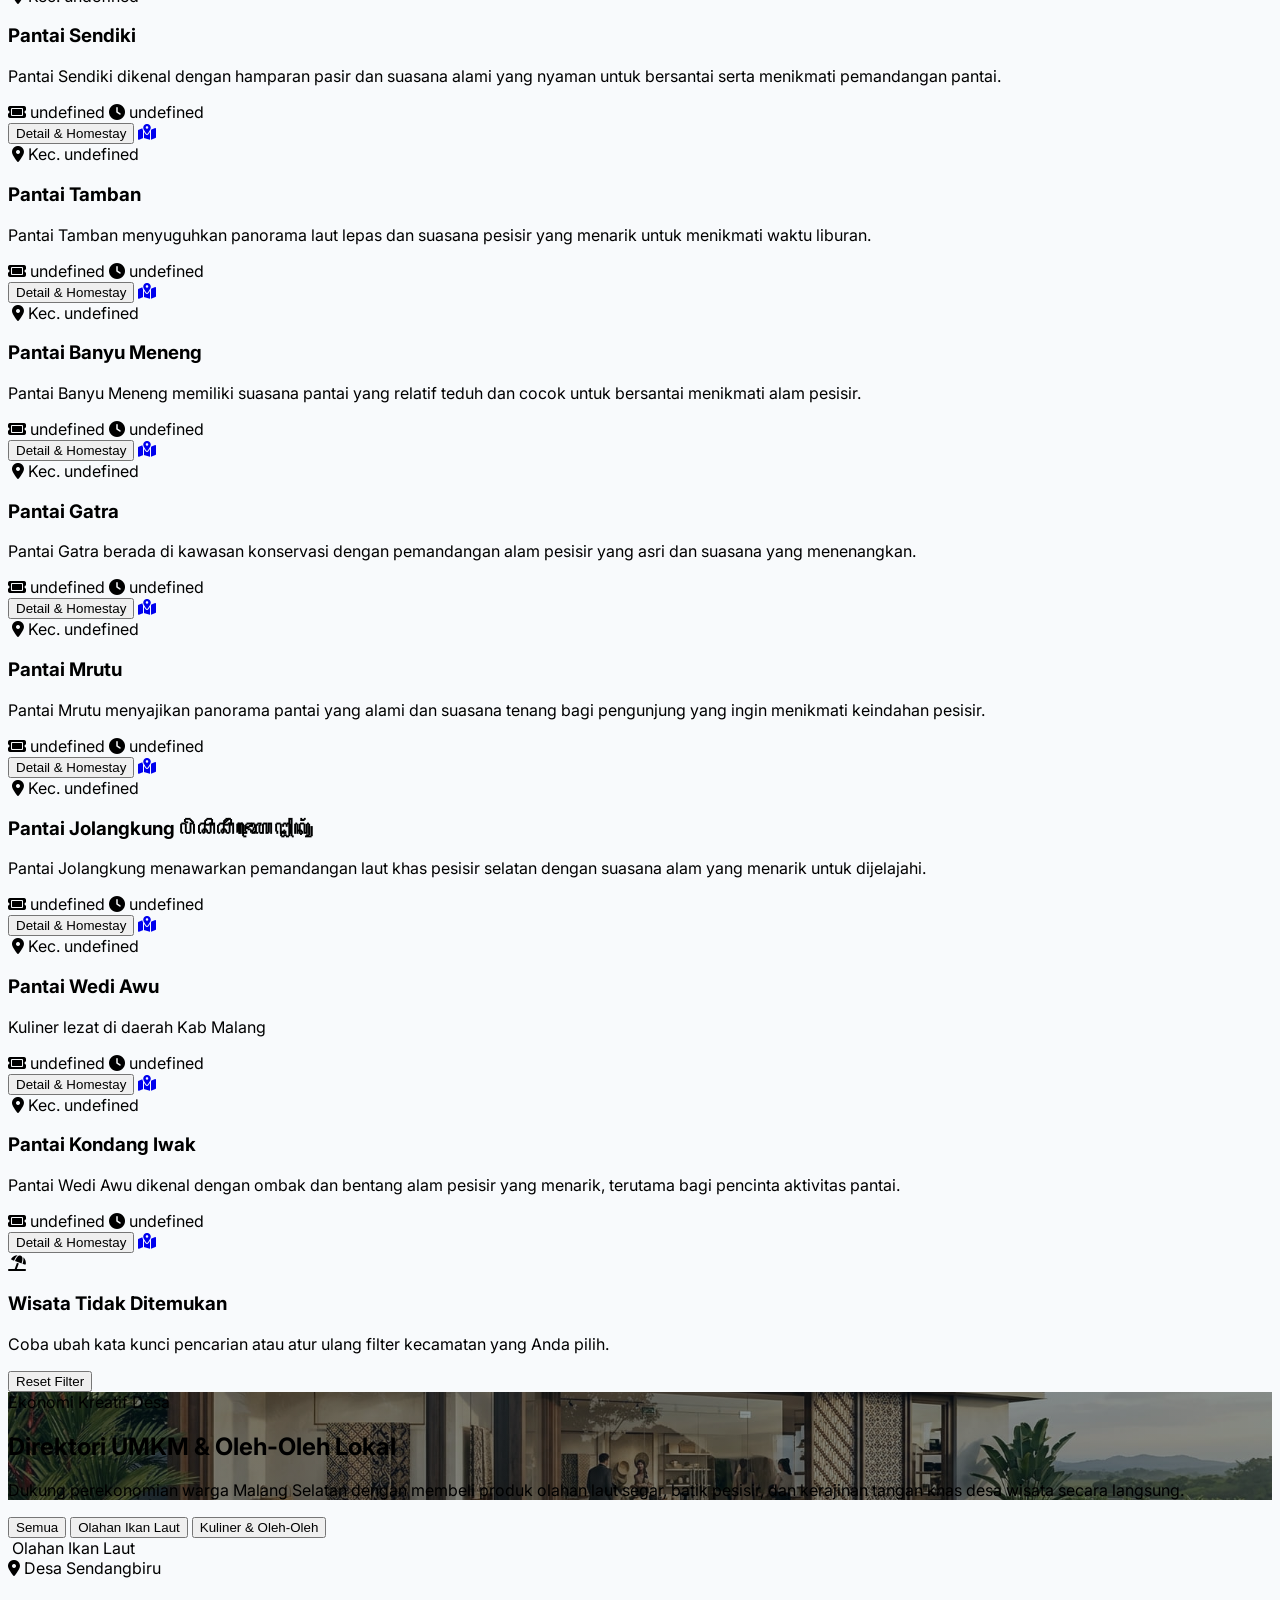
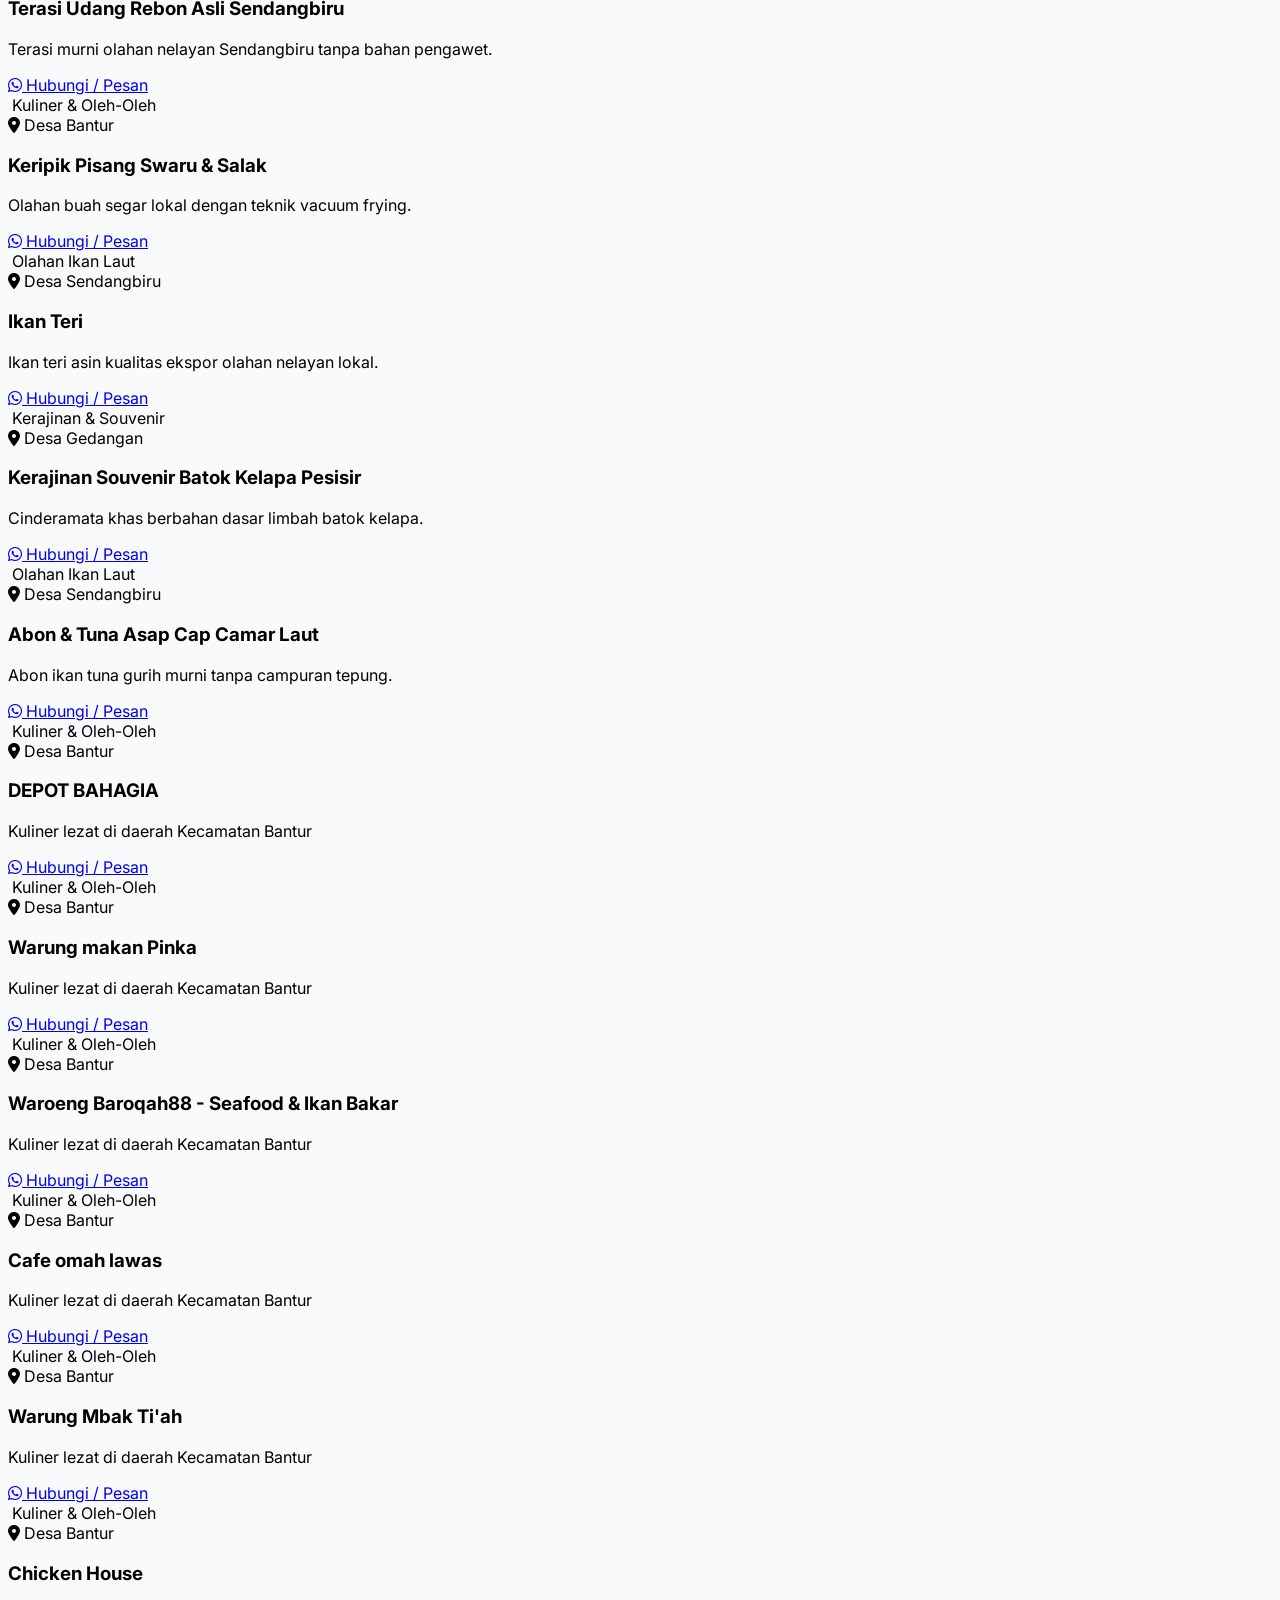
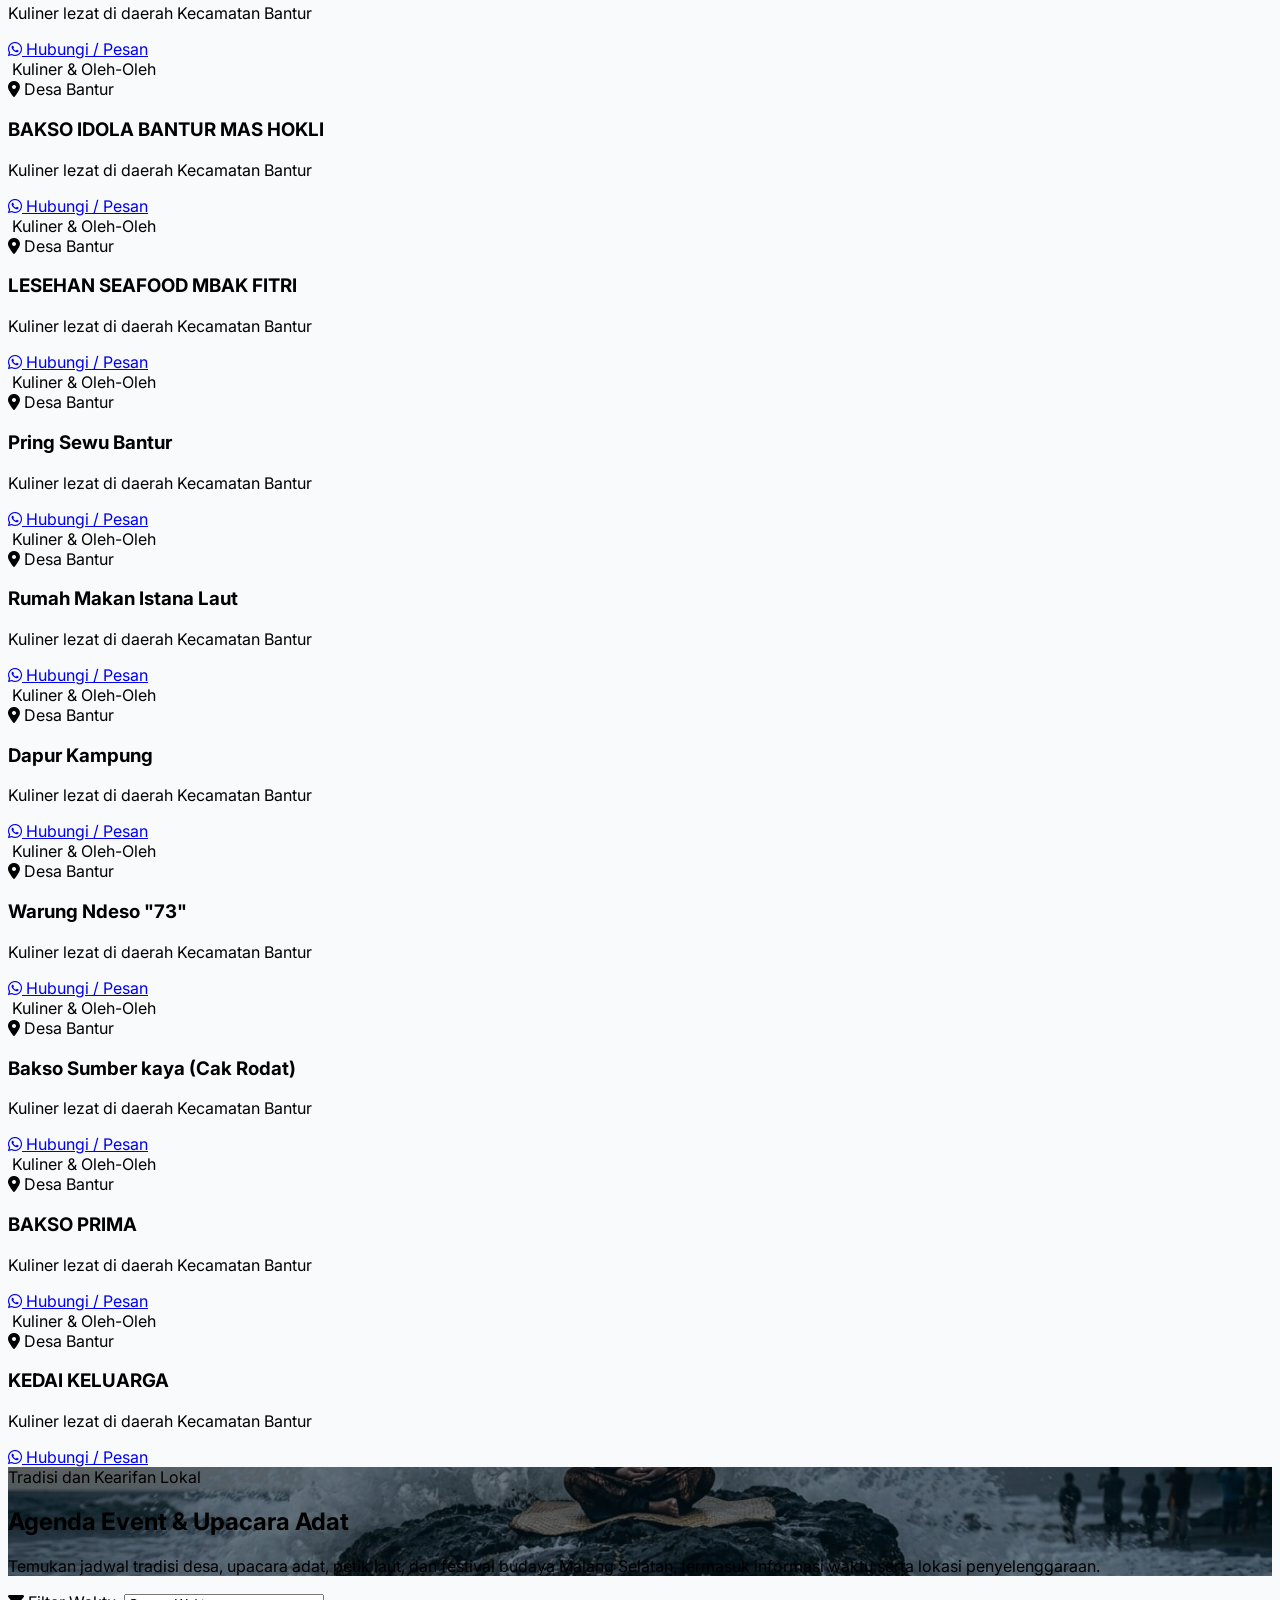
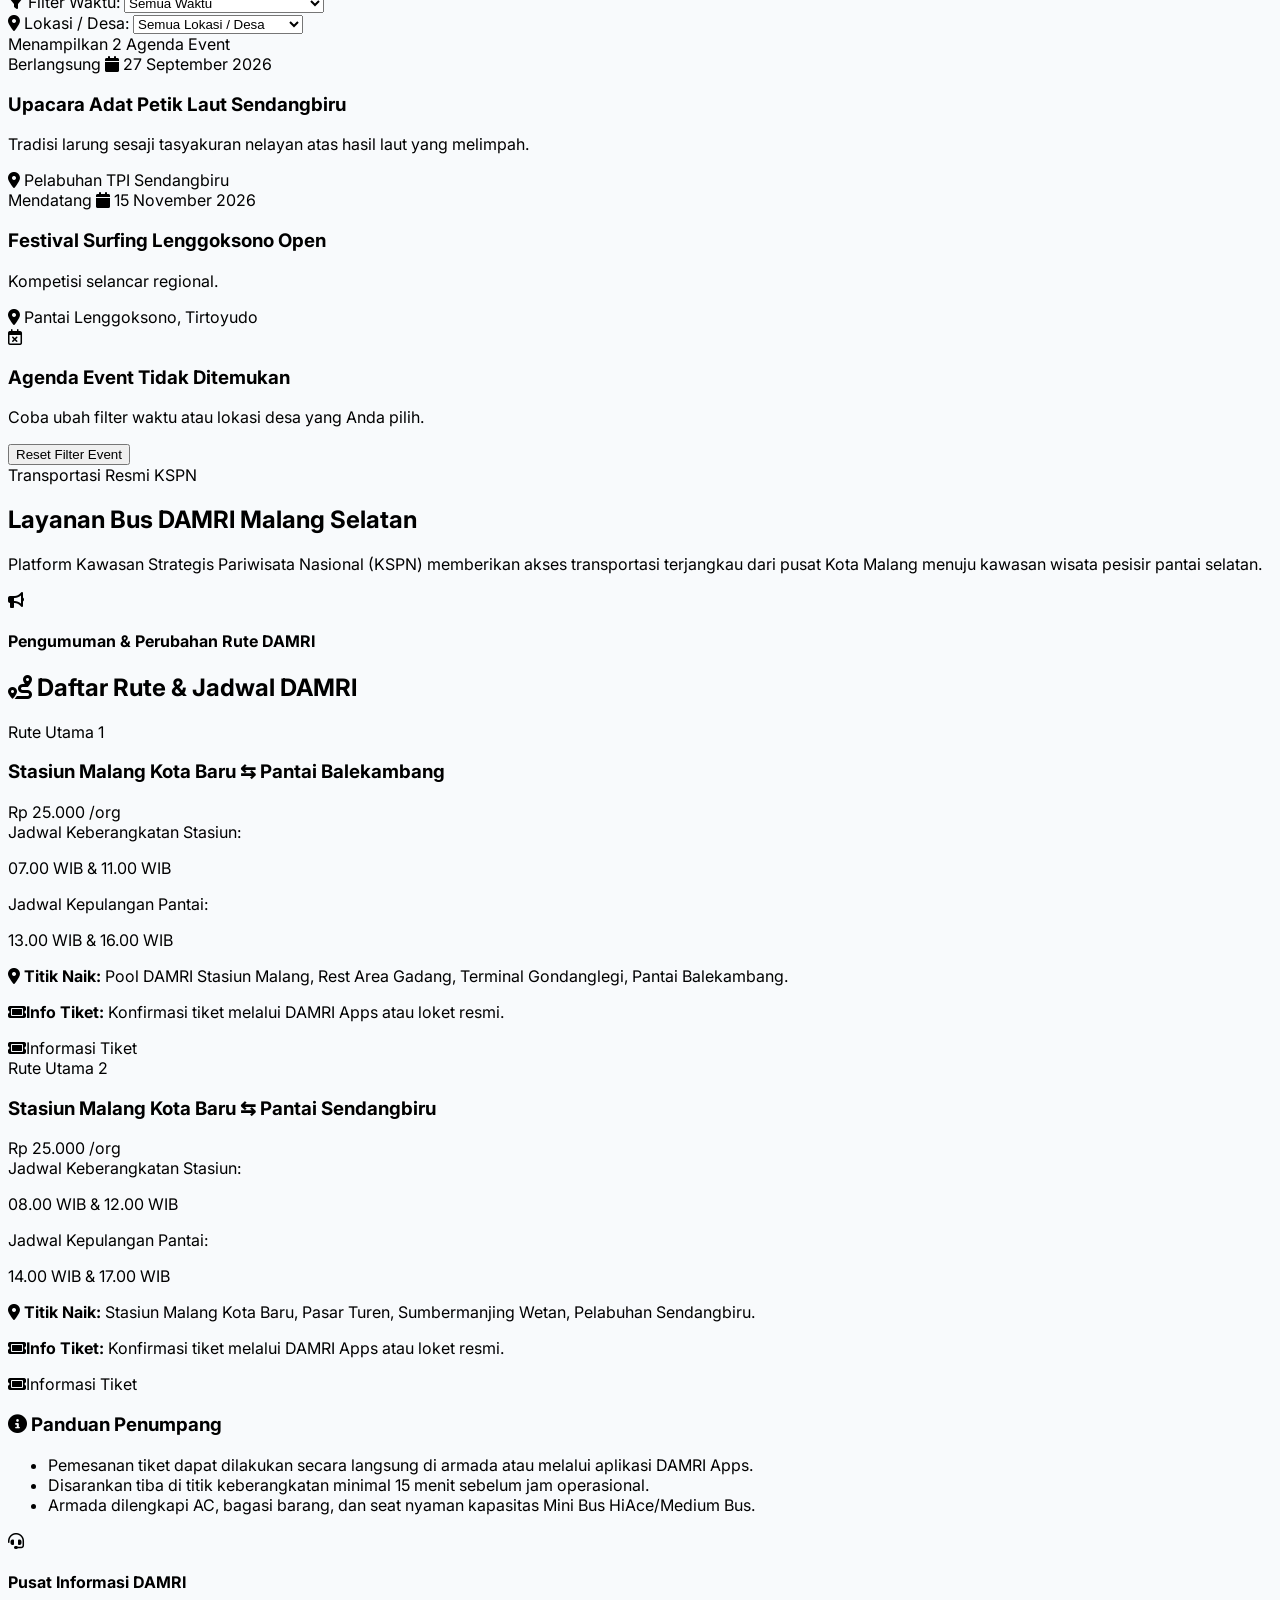
==== commit 04fe479c: "Update index.html" ====
--- a/index.html
+++ b/index.html
@@ -42,7 +42,7 @@
         }
     </script>
     
-    <link rel="stylesheet" href="custom.css">
+    <link rel="stylesheet" href="style.css">
     
 </head>
 <body class="text-slate-800 antialiased min-h-screen flex flex-col justify-between">
@@ -212,7 +212,7 @@
 
             <div class="max-w-7xl mx-auto px-4 sm:px-6 lg:px-8 pb-16">
                 <div class="grid grid-cols-1 md:grid-cols-2 gap-6">
-                    <div class="home-promo-card bg-gradient-to-br from-emerald-800 to-nature-600 rounded-2xl p-6 sm:p-8 text-white relative overflow-hidden shadow-lg flex flex-col justify-between">
+                    <div class="home-promo-card home-promo-economy-photo bg-gradient-to-br from-emerald-800 to-nature-600 rounded-2xl p-6 sm:p-8 text-white relative overflow-hidden shadow-lg flex flex-col justify-between">
                         <div class="relative z-10">
                             <span id="home-promo-economy-label" class="bg-white/20 text-white text-xs px-3 py-1 rounded-full font-semibold uppercase">Ekonomi Lokal</span>
                             <h3 id="home-promo-economy-title" class="text-2xl font-bold mt-3 mb-2">Dukung Produk UMKM Pesisir</h3>
@@ -223,7 +223,7 @@
                         </button>
                     </div>
 
-                    <div class="home-promo-card bg-gradient-to-br from-coastal-900 to-coastal-600 rounded-2xl p-6 sm:p-8 text-white relative overflow-hidden shadow-lg flex flex-col justify-between">
+                    <div class="home-promo-card home-promo-transport-photo bg-gradient-to-br from-coastal-900 to-coastal-600 rounded-2xl p-6 sm:p-8 text-white relative overflow-hidden shadow-lg flex flex-col justify-between">
                         <div class="relative z-10">
                             <span id="home-promo-transport-label" class="bg-white/20 text-white text-xs px-3 py-1 rounded-full font-semibold uppercase">Transportasi Publik</span>
                             <h3 id="home-promo-transport-title" class="text-2xl font-bold mt-3 mb-2">Layanan Bus DAMRI KSPN</h3>
@@ -240,7 +240,7 @@
         <!-- SECTION 2: WISATA & DESA -->
         <section id="view-wisata" class="tab-view hidden py-8">
             <div class="max-w-7xl mx-auto px-4 sm:px-6 lg:px-8">
-                <div id="wisata-hero-background" class="bg-gradient-to-r from-nature-600 to-coastal-600 rounded-2xl p-6 sm:p-10 text-white mb-8 shadow-md">
+                <div id="wisata-hero-background" class="wisata-banner-photo bg-gradient-to-r from-nature-600 to-coastal-600 rounded-2xl p-6 sm:p-10 text-white mb-8 shadow-md">
                     <div class="max-w-2xl">
                         <span class="bg-white/20 text-white text-xs px-3 py-1 rounded-full font-bold uppercase tracking-wider">Pesona Alam Malang Selatan</span>
                         <h1 class="text-3xl font-extrabold mt-3 mb-2">Direktori Wisata & Desa Pesisir</h1>
@@ -297,7 +297,7 @@
 
                 <div id="umkm-grid" class="grid grid-cols-1 sm:grid-cols-2 lg:grid-cols-3 xl:grid-cols-4 gap-6"></div>
 
-                <div id="umkm-pagination" class="flex justify-center items-center space-x-2 mt-10 mb-12"></div>
+                <div id="umkm-pagination" class="flex justify-center items-center flex-wrap gap-2 mt-10 mb-12" aria-label="Navigasi halaman produk UMKM"></div>
             </div>
         </section>
 
--- a/style.css
+++ b/style.css
@@ -0,0 +1,180 @@
+
+/* ==========================================================
+   PENGATUR FOTO BANNER WEBSITE
+   Cukup ganti nama file di bawah ini sesuai foto milikmu.
+   Simpan foto di folder: assets/
+   Contoh: assets/banner-wisata.jpg
+   ========================================================== */
+
+:root {
+    /* 1. Foto banner halaman Wisata & Desa */
+    --wisata-banner-image: url("assets/WIsata1.jpeg");
+
+    /* 2. Foto kartu Ekonomi Lokal (warna hijau) */
+    --ekonomi-banner-image: url("assets/Ekonomi1.jpeg");
+
+    /* 3. Foto kartu Transportasi Publik (warna biru) */
+    --transport-banner-image: url("assets/Damri1.jpeg");
+}
+
+/* Banner Wisata: foto + lapisan gelap agar tulisan tetap terbaca */
+.wisata-banner-photo {
+    background-image:
+        linear-gradient(90deg, rgba(6, 78, 59, .78), rgba(12, 74, 110, .48)),
+        var(--wisata-banner-image);
+    background-size: cover;
+    background-position: center;
+    background-repeat: no-repeat;
+}
+
+/* Kartu Ekonomi Lokal: foto dengan nuansa hijau tetap dipertahankan */
+.home-promo-economy-photo {
+    background-image:
+        linear-gradient(115deg, rgba(6, 95, 70, .88), rgba(5, 150, 105, .62)),
+        var(--ekonomi-banner-image);
+    background-size: cover;
+    background-position: center;
+    background-repeat: no-repeat;
+}
+
+/* Kartu Transportasi: foto dengan nuansa biru tetap dipertahankan */
+.home-promo-transport-photo {
+    background-image:
+        linear-gradient(115deg, rgba(12, 74, 110, .90), rgba(2, 132, 199, .62)),
+        var(--transport-banner-image);
+    background-size: cover;
+    background-position: center;
+    background-repeat: no-repeat;
+}
+
+/* Penyesuaian posisi foto untuk layar kecil */
+@media (max-width: 640px) {
+    .wisata-banner-photo,
+    .home-promo-economy-photo,
+    .home-promo-transport-photo {
+        background-position: center;
+    }
+}
+
+
+/* CSS website yang sudah ada di bawah ini */
+body { font-family: 'Inter', sans-serif; background-color: #f8fafc; }
+        .hide-scrollbar::-webkit-scrollbar { display: none; }
+        .hide-scrollbar { -ms-overflow-style: none; scrollbar-width: none; }
+        .glass-nav { background: rgba(255, 255, 255, 0.95); backdrop-filter: blur(10px); }
+        .traffic-banner-layout { display: flex; flex-wrap: nowrap; align-items: center; gap: 1rem; min-width: 0; }
+        .traffic-ticker-viewport { overflow: hidden; min-width: 0; flex: 1 1 auto; width: 100%; display: flex; align-items: center; justify-content: flex-start; }
+        .traffic-ticker-track { display: flex; flex: 0 0 auto; width: max-content; align-items: center; gap: 3rem; white-space: nowrap; }
+        .traffic-banner-actions { display: flex; flex-wrap: nowrap !important; align-items: center; white-space: nowrap; gap: .5rem !important; }
+        #top-traffic-banner { overflow: hidden; }
+        @media (max-width: 767px) { .traffic-banner-layout { overflow-x: auto; gap: .5rem; scrollbar-width: none; } .traffic-banner-layout::-webkit-scrollbar { display:none; } .traffic-banner-icon { display: flex; } .traffic-ticker-viewport { min-width: 180px; } .traffic-banner-actions { justify-content: flex-start; } }
+        .traffic-ticker-track:not(.is-moving) { width: 100%; justify-content: center; text-align: center; }
+        .traffic-ticker-track.is-moving { animation: trafficTickerMove 32s linear infinite; }
+        .traffic-ticker-track.is-moving:hover { animation-play-state: paused; }
+        .traffic-ticker-copy { display: inline-flex; align-items: center; gap: 3rem; padding-right: 3rem; }
+        @keyframes trafficTickerMove { from { transform: translateX(0); } to { transform: translateX(-50%); } }
+        @media (max-width: 767px) { .traffic-ticker-track:not(.is-moving) { white-space: nowrap; } }
+        @media (prefers-reduced-motion: reduce) { .traffic-ticker-track.is-moving { animation: none; } }
+
+
+/* ===== Admin: Kelola Kecamatan ===== */
+#admin-content-kecamatan .kecamatan-delete-btn {
+    transition: background-color .2s ease, transform .2s ease;
+}
+#admin-content-kecamatan .kecamatan-delete-btn:hover {
+    transform: translateY(-1px);
+}
+#admin-content-kecamatan #kecamatan-admin-form input {
+    min-width: 0;
+    outline: none;
+    transition: border-color .2s ease, box-shadow .2s ease;
+}
+#admin-content-kecamatan #kecamatan-admin-form input:focus {
+    border-color: #0284c7;
+    box-shadow: 0 0 0 3px rgba(2, 132, 199, .12);
+}
+#admin-content-kecamatan table {
+    border-collapse: separate;
+    border-spacing: 0;
+}
+#admin-content-kecamatan thead th:first-child {
+    border-top-left-radius: .65rem;
+}
+#admin-content-kecamatan thead th:last-child {
+    border-top-right-radius: .65rem;
+}
+#admin-nav-tabs .admin-tab-btn,
+#admin-nav-tabs #adm-tab-kecamatan {
+    flex: 0 0 auto;
+}
+@media (max-width: 640px) {
+    #admin-content-kecamatan > div {
+        padding: 1rem;
+    }
+    #admin-content-kecamatan #kecamatan-admin-form button {
+        width: 100%;
+    }
+}
+
+/* Admin: pengelolaan kartu promo Beranda */
+#admin-content-promoberanda input, #admin-content-promoberanda textarea { min-width: 0; outline: none; transition: border-color .2s, box-shadow .2s; }
+#admin-content-promoberanda input:focus, #admin-content-promoberanda textarea:focus { border-color: #0284c7; box-shadow: 0 0 0 3px rgba(2,132,199,.12); }
+#admin-content-promoberanda section { min-width: 0; }
+.home-promo-card { background-size: cover; background-position: center; }
+@media (max-width: 640px) { #admin-content-promoberanda > div { padding: 1rem; } }
+
+/* Navigasi pagination untuk grid wisata dan produk UMKM */
+.pagination-btn {
+    min-width: 38px;
+    height: 38px;
+    padding: 0 11px;
+    display: inline-flex;
+    align-items: center;
+    justify-content: center;
+    border: 1px solid #cbd5e1;
+    border-radius: 10px;
+    background: #ffffff;
+    color: #334155;
+    font-size: 13px;
+    font-weight: 700;
+    cursor: pointer;
+    transition: background .2s ease, color .2s ease, border-color .2s ease, transform .2s ease;
+}
+.pagination-btn:hover:not(:disabled) {
+    background: #e0f2fe;
+    border-color: #0284c7;
+    color: #075985;
+    transform: translateY(-1px);
+}
+.pagination-btn.active {
+    background: #036b8f;
+    border-color: #036b8f;
+    color: #ffffff;
+    box-shadow: 0 3px 8px rgba(3, 105, 161, .2);
+}
+.pagination-btn:disabled {
+    opacity: .35;
+    cursor: not-allowed;
+}
+.pagination-ellipsis {
+    padding: 0 3px;
+    color: #64748b;
+    font-weight: 700;
+}
+@media (max-width: 480px) {
+    .pagination-btn { min-width: 34px; height: 34px; padding: 0 8px; }
+}
+
+/* Upload dan preview foto kartu promo beranda */
+.promo-image-preview { width: 100%; max-height: 180px; object-fit: cover; border-radius: 10px; border: 1px solid #cbd5e1; }
+#admin-content-promoberanda input[type="file"] { max-width: 100%; }
+.home-promo-card { background-size: cover !important; background-position: center !important; }
+
+/* Pengaturan tampilan banner foto bawaan */
+#home-hero-background,
+#umkm-hero-background,
+#event-hero-background {
+    background-repeat: no-repeat;
+    background-size: cover;
+    background-position: center;
+}
